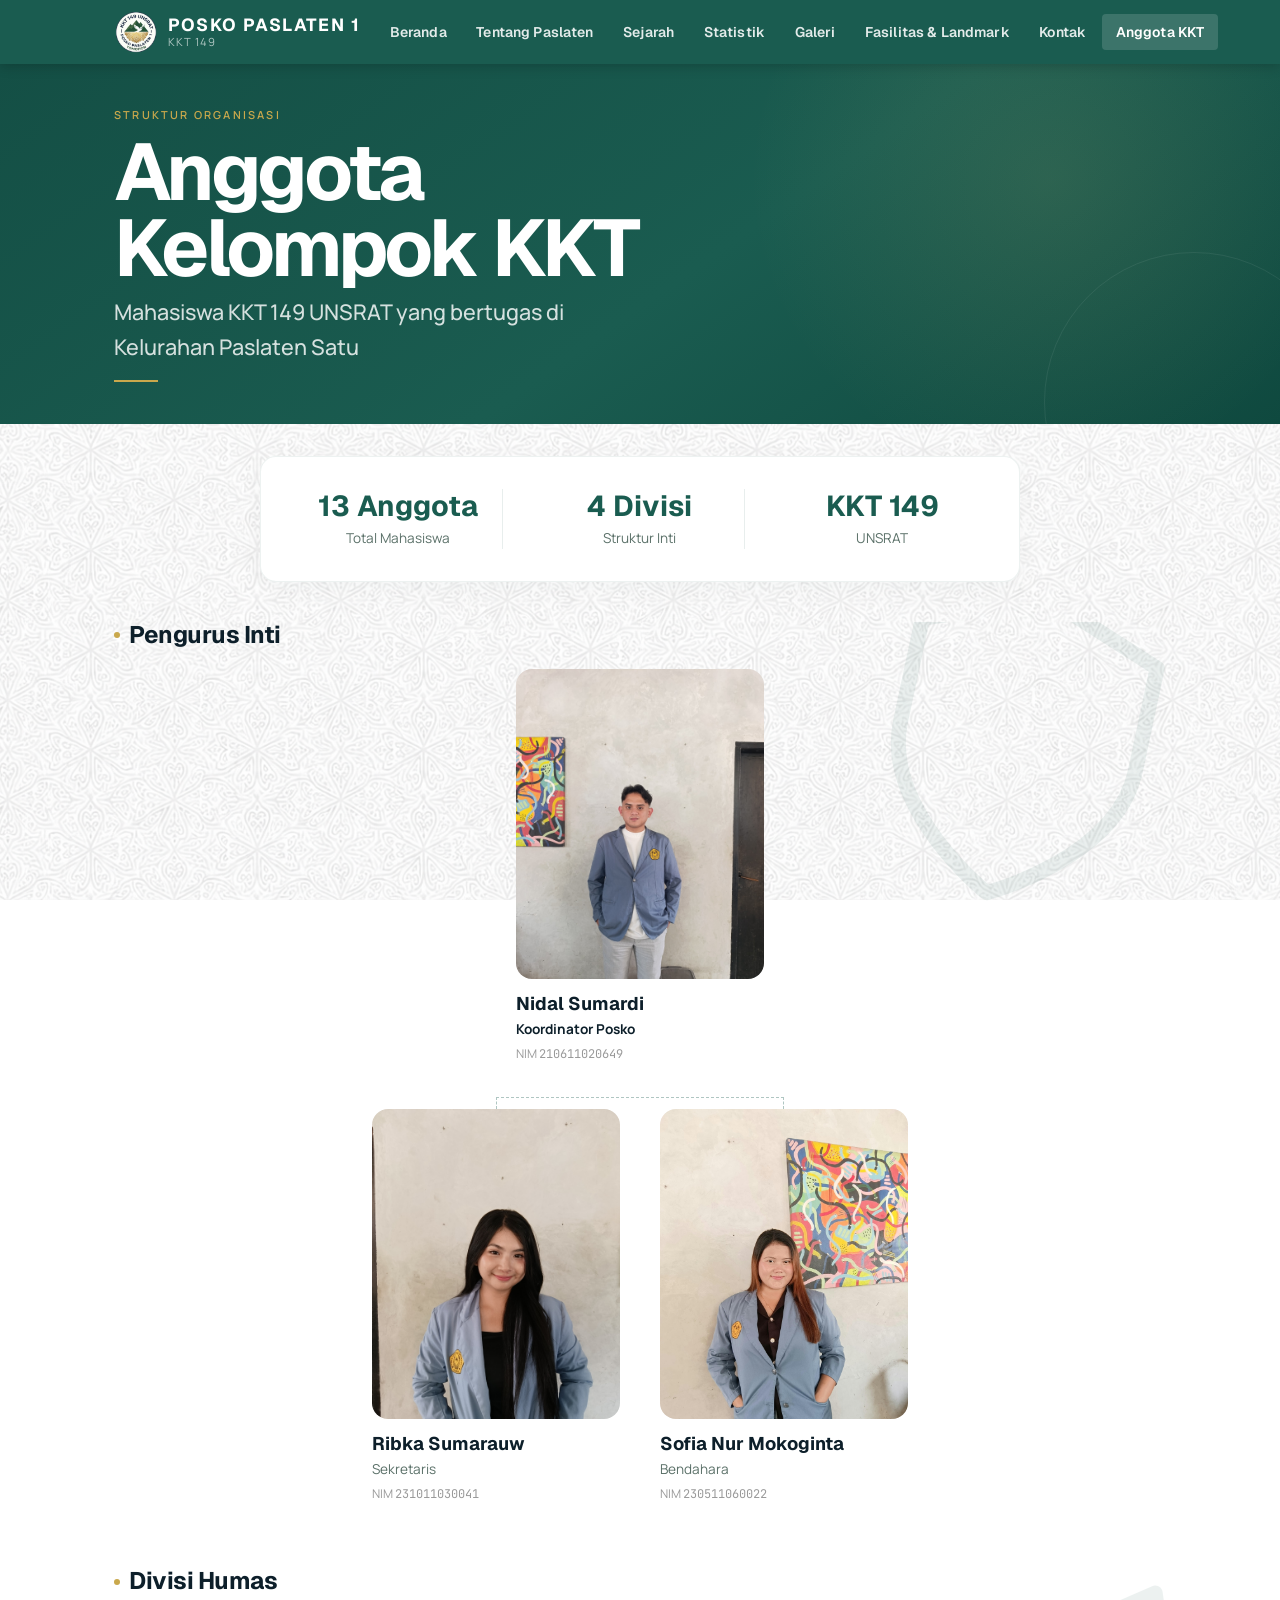
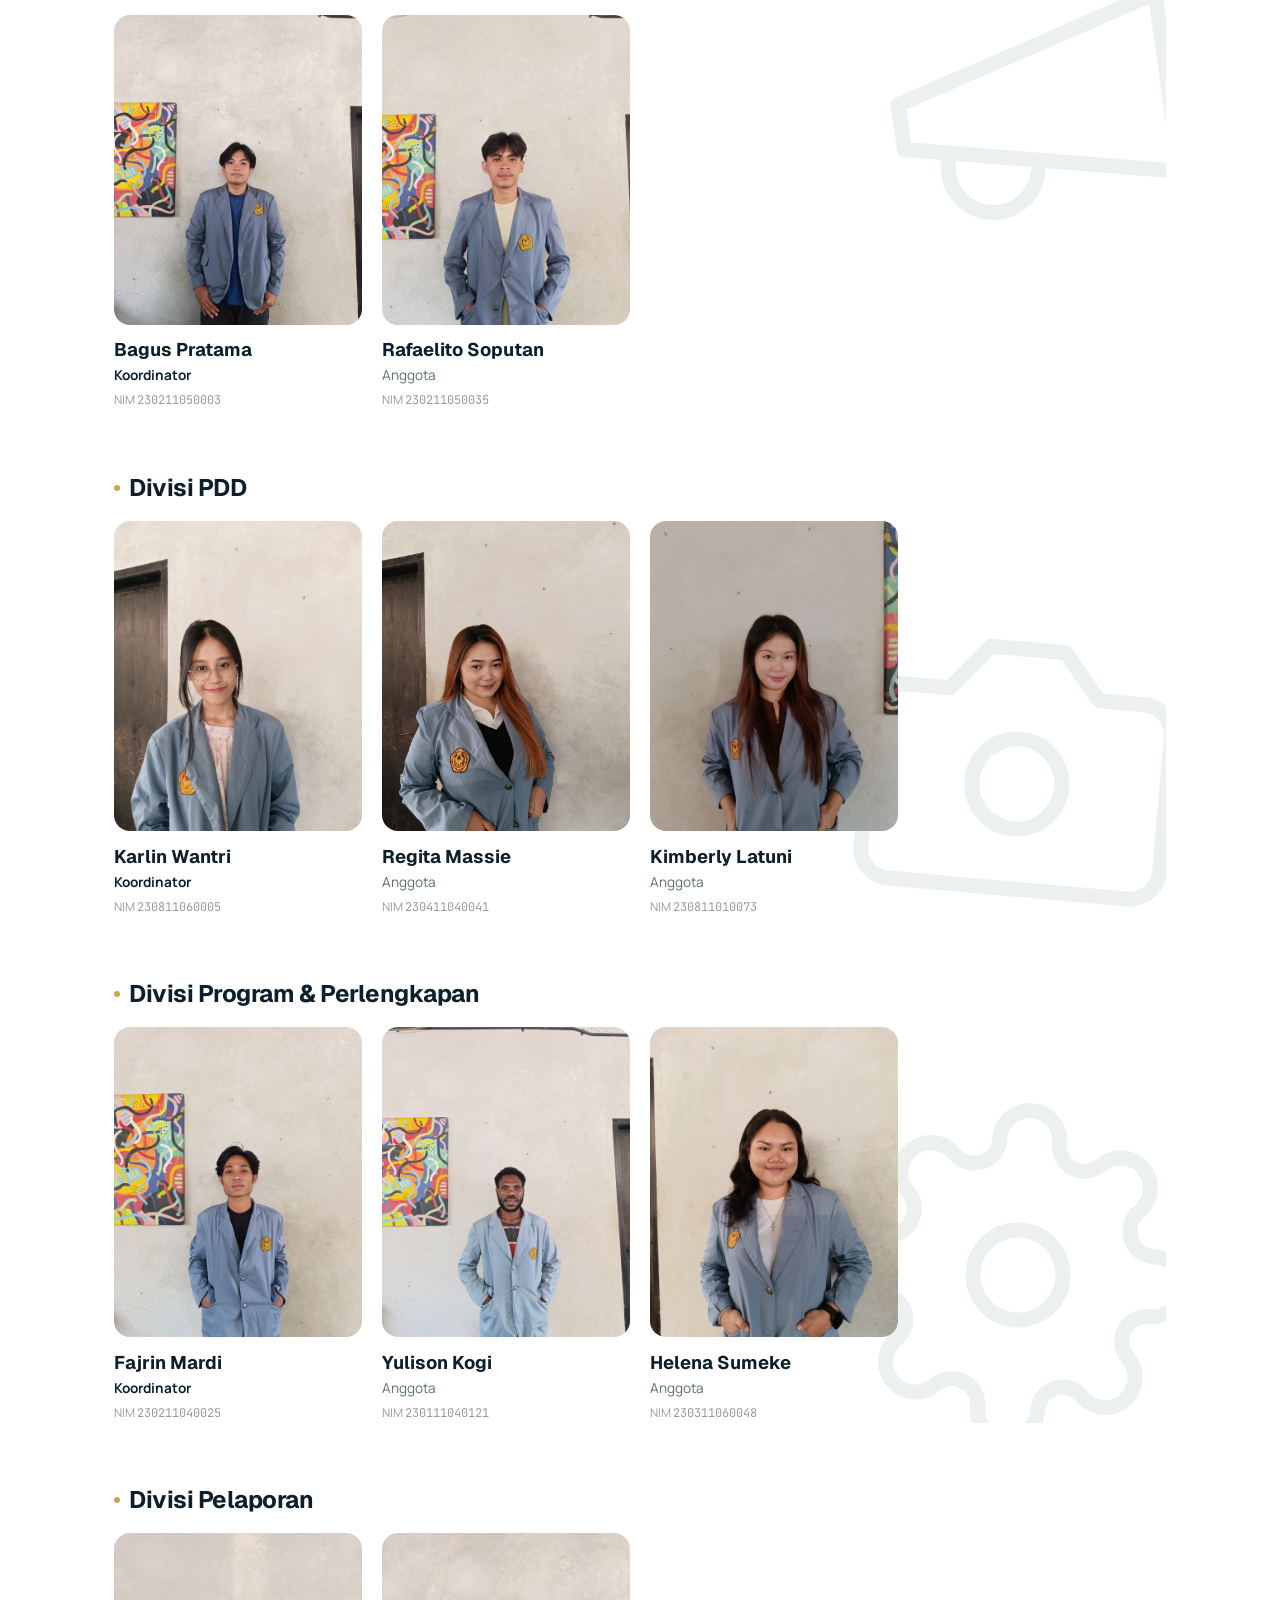
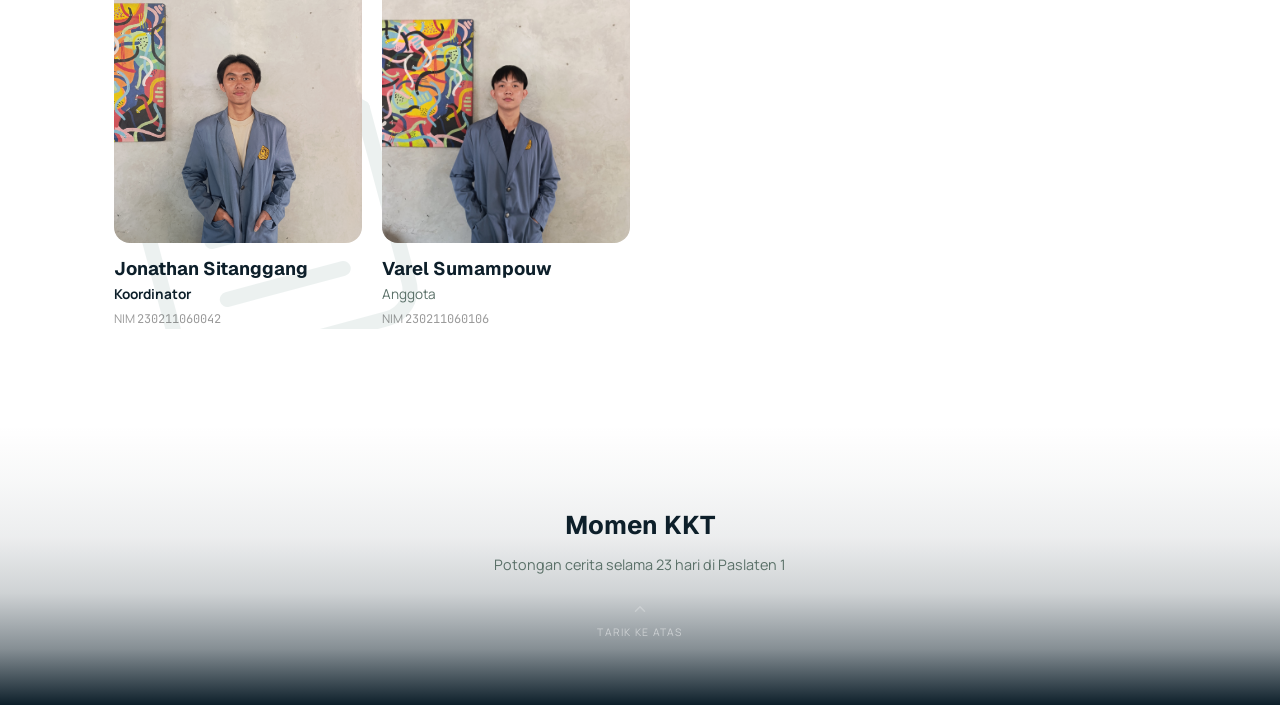
==== pages/anggota-kkt.html @ 11a4c742 "ganti logo di anggota kkt" ====
<!DOCTYPE html>
<html lang="id">
<head>
    <meta charset="utf-8" />
    <meta name="viewport" content="width=device-width, initial-scale=1.0" />
    <meta name="description" content="Daftar mahasiswa KKT yang bertugas di Kelurahan Paslaten Satu, Kota Tomohon." />
    <title>Anggota Kelompok KKT — Kelurahan Paslaten 1, Kota Tomohon</title>

    <!-- Memuat font dari Google Fonts (konsisten dengan halaman lain) -->
    <link rel="preconnect" href="https://fonts.googleapis.com">
    <link rel="preconnect" href="https://fonts.gstatic.com" crossorigin>
    <link href="https://fonts.googleapis.com/css2?family=Plus+Jakarta+Sans:wght@400;500;600;700;800&family=Lora:ital,wght@0,400;0,600;1,400&display=swap" rel="stylesheet">
    <link href="https://fonts.googleapis.com/css2?family=JetBrains+Mono:wght@400;500&display=swap" rel="stylesheet">

    <link rel="stylesheet" href="../css/style.css" />
    <link rel="stylesheet" href="../css/momen-kkt.css" />
</head>
<body class="kkt-page modern-inner-page">

    <!-- ==================== NAVBAR ==================== -->
    <header>
        <nav id="navbar" aria-label="Navigasi utama">
            <div class="navbar-inner">
                <div class="nav-brand">
                    <a href="../index.html" class="nav-brand-link">
                        <img src="../assets/images/hero/logo kkt.png" alt="Logo KKT" class="nav-logo-img">
                        <div class="nav-brand-text">
                            <span class="nav-brand-title">Posko Paslaten 1</span>
                            <span class="nav-brand-subtitle">KKT 149</span>
                        </div>
                    </a>
                </div>
                
                <ul class="nav-menu" id="nav-menu">
                    <li><a href="../index.html">Beranda</a></li>
                    <li><a href="tentang.html">Tentang Paslaten</a></li>
                    <li><a href="sejarah.html">Sejarah</a></li>
                    <li><a href="statistik.html">Statistik</a></li>
                    <li><a href="galeri.html">Galeri</a></li>
<li><a href="tempat-penting.html">Fasilitas & Landmark</a></li>
                    <li><a href="kontak.html">Kontak</a></li>
<li><a href="anggota-kkt.html" class="active">Anggota KKT</a></li>
                </ul>

                <button id="nav-hamburger" class="nav-hamburger" aria-label="Buka menu" aria-expanded="false" aria-controls="drawer-menu">
                    <span></span>
                    <span></span>
                    <span></span>
                </button>
            </div>
        </nav>
    </header>

    <!-- DRAWER MENU (Untuk Mobile) -->
    <div id="drawer-backdrop" class="drawer-backdrop" aria-hidden="true"></div>
    <aside id="drawer-menu" class="drawer" role="dialog" aria-label="Menu navigasi" aria-hidden="true">
        <div class="drawer-header">
            <div class="drawer-brand">
                <img src="../assets/images/hero/logo kkt.png" alt="Logo KKT" class="drawer-logo">
                <div class="drawer-brand-text">
                    <span class="drawer-brand-title">Posko Paslaten 1</span>
                    <span class="drawer-brand-sub">KKT 149</span>
                </div>
            </div>
            <button id="drawer-close" class="drawer-close" aria-label="Tutup menu">
                <svg width="22" height="22" viewBox="0 0 22 22" fill="none">
                    <path d="M5 5l12 12M17 5L5 17" stroke="currentColor" stroke-width="2" stroke-linecap="round" />
                </svg>
            </button>
        </div>

        <nav aria-label="Menu halaman">
            <ul class="drawer-nav">
                <li class="drawer-item">
                    <a href="../index.html" class="drawer-link">
                        <span class="drawer-icon">
                            <svg viewBox="0 0 24 24" fill="none"><path d="M3 12L12 3l9 9" stroke="currentColor" stroke-width="2" stroke-linecap="round" stroke-linejoin="round"/><path d="M9 21V12h6v9" stroke="currentColor" stroke-width="2" stroke-linecap="round" stroke-linejoin="round"/></svg>
                        </span>
                        <span class="drawer-link-text">Beranda</span>
                    </a>
                </li>
                <li class="drawer-item">
                    <a href="tentang.html" class="drawer-link">
                        <span class="drawer-icon">
                            <svg viewBox="0 0 24 24" fill="none"><circle cx="12" cy="8" r="4" stroke="currentColor" stroke-width="2"/><path d="M4 20c0-4 3.6-7 8-7s8 3 8 7" stroke="currentColor" stroke-width="2" stroke-linecap="round"/></svg>
                        </span>
                        <span class="drawer-link-text">Tentang Paslaten</span>
                    </a>
                </li>
                <li class="drawer-item">
                    <a href="sejarah.html" class="drawer-link">
                        <span class="drawer-icon">
                            <svg viewBox="0 0 24 24" fill="none"><path d="M12 2a10 10 0 100 20A10 10 0 0012 2z" stroke="currentColor" stroke-width="2"/><path d="M12 6v6l4 2" stroke="currentColor" stroke-width="2" stroke-linecap="round"/></svg>
                        </span>
                        <span class="drawer-link-text">Sejarah</span>
                    </a>
                </li>
                <li class="drawer-item">
                    <a href="statistik.html" class="drawer-link">
                        <span class="drawer-icon">
                            <svg viewBox="0 0 24 24" fill="none"><path d="M5 19V11M12 19V5M19 19V8" stroke="currentColor" stroke-width="2" stroke-linecap="round"/><path d="M3 19h18" stroke="currentColor" stroke-width="2" stroke-linecap="round"/></svg>
                        </span>
                        <span class="drawer-link-text">Statistik</span>
                    </a>
                </li>
                <li class="drawer-item">
                    <a href="galeri.html" class="drawer-link">
                        <span class="drawer-icon">
                            <svg viewBox="0 0 24 24" fill="none"><rect x="3" y="3" width="18" height="18" rx="3" stroke="currentColor" stroke-width="2"/><circle cx="8.5" cy="8.5" r="1.5" stroke="currentColor" stroke-width="1.5"/><path d="M21 15l-5-5L5 21" stroke="currentColor" stroke-width="2" stroke-linecap="round" stroke-linejoin="round"/></svg>
                        </span>
                        <span class="drawer-link-text">Galeri</span>
                    </a>
                </li>
                <li class="drawer-item">
                    <a href="tempat-penting.html" class="drawer-link">
                        <span class="drawer-icon">
                            <svg viewBox="0 0 24 24" fill="none" stroke="currentColor" stroke-width="2" stroke-linecap="round" stroke-linejoin="round"><path d="M21 10c0 7-9 12-9 12S3 17 3 10a9 9 0 1118 0z"/><circle cx="12" cy="10" r="3"/></svg>
                        </span>
                        <span class="drawer-link-text">Fasilitas & Landmark</span>
                    </a>
                </li>
                <li class="drawer-item">
                    <a href="kontak.html" class="drawer-link">
                        <span class="drawer-icon">
                            <svg viewBox="0 0 24 24" fill="none"><path d="M22 16.92v3a2 2 0 01-2.18 2 19.79 19.79 0 01-8.63-3.07A19.5 19.5 0 013.09 9.8 19.79 19.79 0 01.02 1.18 2 2 0 012 0h3a2 2 0 012 1.72c.127.96.361 1.903.7 2.81a2 2 0 01-.45 2.11L6.09 7.91a16 16 0 006 6l1.27-1.27a2 2 0 012.11-.45c.907.339 1.85.573 2.81.7A2 2 0 0122 14.92v2z" stroke="currentColor" stroke-width="2" stroke-linecap="round" stroke-linejoin="round"/></svg>
                        </span>
                        <span class="drawer-link-text">Kontak</span>
                    </a>
                </li>
<li class="drawer-item">
                    <a href="anggota-kkt.html" class="drawer-link active">
                        <span class="drawer-icon">
                            <!-- Icon group users -->
                            <svg viewBox="0 0 24 24" fill="none" stroke="currentColor" stroke-width="2" stroke-linecap="round" stroke-linejoin="round">
                                <path d="M17 21v-2a4 4 0 0 0-4-4H5a4 4 0 0 0-4 4v2"></path>
                                <circle cx="9" cy="7" r="4"></circle>
                                <path d="M23 21v-2a4 4 0 0 0-3-3.87"></path>
                                <path d="M16 3.13a4 4 0 0 1 0 7.75"></path>
                            </svg>
                        </span>
                        <span class="drawer-link-text">Anggota KKT</span>
                    </a>
                </li>
            </ul>
        </nav>
        <div class="drawer-footer">
            <p>Kelurahan Paslaten 1</p>
            <p>Kecamatan Tomohon Timur</p>
        </div>
    </aside>

    <!-- ==================== MAIN ==================== -->
    <main>
        <!-- HERO SECTION -->
        <section class="editorial-hero kkt-hero" aria-labelledby="kkt-title">
            <div class="container editorial-hero-inner">
                <div class="editorial-hero-copy">
                    <span class="editorial-eyebrow">STRUKTUR ORGANISASI</span>
                    <h1 id="kkt-title">Anggota Kelompok KKT</h1>
                    <p class="editorial-hero-subtitle">Mahasiswa KKT 149 UNSRAT yang bertugas di Kelurahan Paslaten Satu</p>
                    <span class="editorial-hero-divider" aria-hidden="true"></span>
                </div>
            </div>
        </section>

        <!-- KKT MAIN SECTION -->
        <section class="editorial-section kkt-main-section">
            <div class="container" id="kkt-container">
                <!-- Konten KKT akan dimuat oleh JS -->
                <div class="skeleton-loader" style="height: 400px; display: flex; justify-content: center; align-items: center; color: rgba(26,92,80,0.5);">
                    Memuat data anggota KKT...
                </div>
            </div>
        </section>
    </main>

    <!-- MOMEN KKT (inline video feed, appears below anggota content) -->
    <div id="momen-feed-container">
        <!-- Diisi oleh momen-kkt.js -->
    </div>

    <script src="../js/main.js"></script>
    <script src="../js/anggota-kkt.js"></script>
    <script src="../js/momen-kkt.js"></script>
</body>
</html>
---- css/style.css ----
@import url('https://fonts.googleapis.com/css2?family=Geist:wght@400;500;600;700&family=Manrope:wght@400;500;600;700&display=swap');

/* =====================================================
   style.css
   Website Profil Kelurahan Paslaten Satu
   KKT 149 UNSRAT â€“ Posko Paslaten 1, Kota Tomohon
   ===================================================== */

/* =====================================================
   RESET
   ===================================================== */

*,
*::before,
*::after {
    box-sizing: border-box;
    margin: 0;
    padding: 0;
}

html {
    font-size: 16px;
    scroll-behavior: smooth;
}

img,
video {
    max-width: 100%;
    display: block;
}

ul,
ol {
    list-style: none;
}

a {
    text-decoration: none;
    color: inherit;
}

/* =====================================================
   DESIGN TOKENS â€” PalÃ©t Final
   4 warna referensi dari palÃ©t resmi website
   ===================================================== */

:root {
    /*
     * PALÃ‰T UTAMA (dari atas ke bawah gambar referensi)
     * 1. Darkest  â€” navy teal pekat:   #0d1f2a
     * 2. Dark     â€” teal hijau:         #1a5c50
     * 3. Medium   â€” hijau sedang:       #2d906e
     * 4. Light    â€” sage hijau muda:    #8ec1a2
     */
    --color-darkest: #0d1f2a;
    /* navbar, footer, hero bg */
    --color-green-dark: #1a5c50;
    /* section aksen gelap, page-header */
    --bg-card-featured: linear-gradient(145deg, var(--color-green-dark), #216d5d);
    /* gradient hijau tua kartu featured / alamat */
    --color-green: #2d906e;
    /* tombol utama, link, aksen */
    --color-green-light: #5aaa87;
    /* hover, border aksen */
    --color-green-pale: #c8e6d8;
    /* background CTA, highlight ringan */
    --color-sage: #8ec1a2;
    /* elemen dekoratif, badge */

    /* Emas / aksen â€” dipertahankan */
    --color-gold: #c9a84c;
    --color-gold-light: #f0d080;

    /* Netral */
    --color-white: #ffffff;
    --color-off-white: #f5f8f6;
    --color-light-gray: #e2ebe6;
    --color-mid-gray: #5a7068;
    --color-dark: #0d1f2a;
    /* sama dengan darkest untuk konsistensi teks */

    /* Global typography system */
    --font-body: 'Manrope', sans-serif;
    --font-heading: 'Geist', sans-serif;

    /* Spacing */
    --space-xs: 0.5rem;
    --space-sm: 1rem;
    --space-md: 1.5rem;
    --space-lg: 2.5rem;
    --space-xl: 4rem;

    /* Layout */
    --container-width: 1100px;
    --navbar-height: 64px;

    /* Radius */
    --radius-sm: 4px;
    --radius-md: 8px;
}

/* =====================================================
   BASE
   ===================================================== */

body {
    min-height: 100vh;
    font-family: var(--font-body);
    font-size: 16px;
    font-weight: 400;
    color: var(--color-dark);
    /*
     * Background pola batik halus â€” berlaku di seluruh halaman.
     * Path relatif terhadap css/style.css.
     * Section hijau/gelap akan menutupi pola ini dengan background-color solid mereka.
     */
    background-color: var(--color-white);
    background-image: url('../assets/images/hero/bg putih.png');
    background-size: cover;
    background-position: center top;
    background-attachment: fixed;
    line-height: 1.6;
    display: flex;
    flex-direction: column;
    -webkit-font-smoothing: antialiased;
    -moz-osx-font-smoothing: grayscale;
}

main {
    flex: 1;
}

/* =====================================================
   TYPOGRAPHY
   ===================================================== */

h1,
h2,
h3,
h4,
h5,
h6 {
    font-family: var(--font-heading);
    font-weight: 700;
    line-height: 1.1;
    color: var(--color-green-dark);
    letter-spacing: -0.02em;
}

h1 {
    font-size: 2.2rem;
    margin-bottom: var(--space-sm);
}

h2 {
    font-size: 1.6rem;
    font-weight: 700;
    margin-bottom: var(--space-xs);
}

main section h2 {
    color: #111111;
    font-weight: 700;
}

h3 {
    font-size: 1.15rem;
    font-weight: 600;
    margin-bottom: 0.4rem;
    letter-spacing: 0;
}

h4 {
    font-weight: 600;
    letter-spacing: 0;
}

p {
    font-family: var(--font-body);
    font-weight: 400;
    margin-bottom: 0.85rem;
    color: #2c3e30;
    line-height: 1.6;
}

button,
input,
textarea,
select {
    font-family: var(--font-body);
}

a {
    color: var(--color-green);
}

a:hover {
    color: var(--color-green-light);
}

/* =====================================================
   CONTAINER
   ===================================================== */

.container {
    max-width: var(--container-width);
    margin: 0 auto;
    padding: 0 var(--space-md);
}

/* =====================================================
   BUTTONS
   ===================================================== */

.btn {
    display: inline-block;
    padding: 0.6rem 1.5rem;
    border-radius: 100px;
    font-family: var(--font-body);
    font-size: 0.95rem;
    font-weight: 600;
    letter-spacing: 0;
    cursor: pointer;
    border: 2px solid transparent;
    /* Transisi lengkap untuk semua efek */
    transition: background-color 0.2s ease,
                color 0.2s ease,
                border-color 0.2s ease,
                transform 0.15s ease,
                box-shadow 0.2s ease,
                opacity 0.15s ease;
    will-change: transform;
    /* Hapus tap highlight bawaan browser di mobile */
    -webkit-tap-highlight-color: transparent;
}

/* ---- MOBILE & TOUCH: efek :active (saat jari menekan) ---- */
/* Ini yang benar-benar berfungsi di HP */
.btn:active {
    transform: scale(0.96);
    opacity: 0.88;
    box-shadow: 0 2px 8px rgba(0, 0, 0, 0.18);
}

.btn-primary:active {
    background-color: var(--color-green-dark);
    border-color: var(--color-green-dark);
    box-shadow: 0 2px 10px rgba(45, 144, 110, 0.5);
    opacity: 1;
}

.btn-outline:active {
    background-color: var(--color-green);
    color: var(--color-white);
    box-shadow: 0 2px 10px rgba(45, 144, 110, 0.4);
    opacity: 1;
}

.btn-gold:active {
    background-color: var(--color-gold-light);
    border-color: var(--color-gold-light);
    color: var(--color-darkest);
    box-shadow: 0 2px 10px rgba(201, 168, 76, 0.55);
    opacity: 1;
}

/* ---- DESKTOP/MOUSE ONLY: efek :hover ---- */
/* @media (hover: hover) = hanya device yang punya true hover (mouse/trackpad) */
/* Di HP touchscreen, blok ini diabaikan sepenuhnya */
@media (hover: hover) and (pointer: fine) {

    .btn:hover {
        transform: translateY(-2px);
    }

    .btn:active {
        transform: translateY(0) scale(1);
        opacity: 1;
    }

    .btn-primary:hover {
        background-color: var(--color-green-dark);
        border-color: var(--color-green-dark);
        color: var(--color-white);
        box-shadow: 0 6px 20px rgba(45, 144, 110, 0.40);
    }

    .btn-outline:hover {
        background-color: var(--color-green);
        color: var(--color-white);
        box-shadow: 0 6px 20px rgba(45, 144, 110, 0.30);
    }

    .btn-gold:hover {
        background-color: var(--color-gold-light);
        border-color: var(--color-gold-light);
        color: var(--color-darkest);
        box-shadow: 0 6px 20px rgba(201, 168, 76, 0.45);
    }

}

/* Warna default tombol (berlaku di semua device) */
.btn-primary {
    background-color: var(--color-green);
    color: var(--color-white);
    border-color: var(--color-green);
}

.btn-outline {
    background-color: transparent;
    color: var(--color-green);
    border-color: var(--color-green);
}

.btn-gold {
    background-color: var(--color-gold);
    color: var(--color-dark);
    border-color: var(--color-gold);
}

/* =====================================================
   SECTION LABEL
   ===================================================== */

/* =====================================================
   SECTION DIVIDER
   ===================================================== */

.section-divider {
    display: block;
    width: 48px;
    height: 3px;
    background-color: var(--color-gold);
    margin: 0.6rem 0 var(--space-sm) 0;
}

/* =====================================================
   NAVBAR
   Transparan di atas hero, solid hijau setelah scroll
   ===================================================== */

/* Header di beranda (index.html) â€” fixed di atas hero */
#site-header {
    position: fixed;
    top: 0;
    left: 0;
    right: 0;
    z-index: 200;
}

/* Header di halaman dalam (pages/) â€” sticky biasa */
header:not(#site-header) {
    position: sticky;
    top: 0;
    z-index: 200;
    background-color: var(--color-green-dark);
    /* hijau teal */
    box-shadow: 0 2px 8px rgba(0, 0, 0, 0.2);
}

#navbar {
    height: var(--navbar-height);
    display: flex;
    align-items: center;
    /* Kondisi awal: transparan (khusus beranda, diubah JS saat scroll) */
    background-color: transparent;
    transition: background-color 0.35s ease, box-shadow 0.35s ease;
}

/* Kondisi setelah scroll â€” class ditambahkan oleh JS */
/* Juga aktif secara instan di halaman selain beranda */
#navbar.scrolled {
    background-color: var(--color-green-dark);
    /* hijau teal */
    box-shadow: 0 2px 12px rgba(0, 0, 0, 0.2);
}

.navbar-inner {
    display: flex;
    align-items: center;
    justify-content: space-between;
    width: 100%;
    max-width: var(--container-width);
    margin: 0 auto;
    padding: 0 var(--space-md);
    gap: var(--space-sm);
}

/* Hero navbar: hanya tampilkan logo (kiri) + hamburger (kanan) */
/* Menu desktop disembunyikan, hamburger selalu tampil */
.navbar-inner--hero .nav-menu {
    display: none;
}

.navbar-inner--hero .nav-hamburger {
    display: flex;
}

/* Teks brand di beranda â€” tersembunyi saat transparan, muncul saat solid */
/* Modifier khusus: .nav-brand-text--hero */
.nav-brand-text--hero {
    opacity: 0;
    max-width: 0;
    overflow: hidden;
    white-space: nowrap;
    /* Animasi: fade + expand dari kiri */
    transition:
        opacity 0.3s ease 0.05s,
        max-width 0.35s ease;
    /* Pointer events off agar tidak blok klik saat tersembunyi */
    pointer-events: none;
}

/* Saat navbar sudah scrolled (solid) â€” teks muncul */
#navbar.scrolled .nav-brand-text--hero {
    opacity: 1;
    max-width: 180px;
    pointer-events: auto;
}

/* BRAND */
.nav-brand {
    flex-shrink: 0;
}

.nav-brand-link {
    display: flex;
    align-items: center;
    gap: 0.6rem;
    text-decoration: none;
}

/* Logo placeholder â€” ganti dengan <img> setelah logo tersedia */
.nav-logo-placeholder {
    width: 36px;
    height: 36px;
    color: var(--color-white);
    display: flex;
    align-items: center;
    justify-content: center;
    font-family: var(--font-heading);
    font-size: 1rem;
    font-weight: 700;
    flex-shrink: 0;
}

.nav-brand-name {
    font-family: var(--font-heading);
    font-size: 1.05rem;
    font-weight: 600;
    color: var(--color-white);
    letter-spacing: 0.06em;
    text-transform: uppercase;
}

.nav-brand-name strong {
    color: var(--color-gold);
    font-weight: 700;
}

/* Teks brand dua baris: nama besar + subtitle kecil */
.nav-brand-text {
    display: flex;
    flex-direction: column;
    line-height: 1.15;
}

.nav-brand-title {
    font-family: var(--font-heading);
    font-size: 1.1rem;
    font-weight: 700;
    color: var(--color-white);
    /* putih â€” kontras terhadap hijau tua */
    letter-spacing: 0.08em;
    text-transform: uppercase;
}

.nav-brand-subtitle {
    font-family: var(--font-body);
    font-size: 0.7rem;
    font-weight: 400;
    color: rgba(255, 255, 255, 0.65);
    /* putih redup */
    letter-spacing: 0.1em;
    text-transform: uppercase;
}

/* Logo asli â€” gambar logo Kota Tomohon */
.nav-logo-img {
    width: 44px;
    height: 44px;
    object-fit: contain;
    flex-shrink: 0;
    display: block;
    background: transparent;
    border: 0;
    box-shadow: none;
}

/* MENU */
.nav-menu {
    display: flex;
    gap: 0.15rem;
    align-items: center;
}

.nav-menu li a {
    display: block;
    padding: 0.4rem 0.85rem;
    font-family: var(--font-heading);
    font-size: 0.875rem;
    font-weight: 600;
    color: rgba(255, 255, 255, 0.88);
    border-radius: var(--radius-sm);
    transition: background-color 0.15s, color 0.15s;
    white-space: nowrap;
    letter-spacing: 0.01em;
}

.nav-menu li a:hover,
.nav-menu li a.active {
    background-color: rgba(255, 255, 255, 0.15);
    color: var(--color-white);
}

/* HAMBURGER BUTTON */
.nav-hamburger {
    display: none;
    flex-direction: column;
    justify-content: center;
    align-items: center;
    gap: 5px;
    width: 36px;
    height: 36px;
    background: transparent;
    border: 0;
    border-radius: 0;
    cursor: pointer;
    padding: 0;
    flex-shrink: 0;
}

.nav-hamburger span {
    display: block;
    width: 18px;
    height: 2px;
    background-color: var(--color-white);
    border-radius: 2px;
    transition: transform 0.25s, opacity 0.25s;
}

/* Hamburger state: open (X) */
.nav-hamburger.open span:nth-child(1) {
    transform: translateY(7px) rotate(45deg);
}

.nav-hamburger.open span:nth-child(2) {
    opacity: 0;
}

.nav-hamburger.open span:nth-child(3) {
    transform: translateY(-7px) rotate(-45deg);
}

/* =====================================================
   HERO â€” FULL SCREEN SLIDESHOW
   ===================================================== */

/* Animasi fade-in untuk teks hero */
@keyframes heroFadeUp {
    from {
        opacity: 0;
        transform: translateY(24px);
    }

    to {
        opacity: 1;
        transform: translateY(0);
    }
}

/* Animasi bounce untuk scroll indicator */
@keyframes scrollBounce {

    0%,
    100% {
        transform: translateY(0);
    }

    50% {
        transform: translateY(7px);
    }
}

/* Animasi crossfade slide */
@keyframes slideKenburn {
    0% {
        transform: scale(1);
    }

    100% {
        transform: scale(1.06);
    }
}

#hero {
    position: relative;
    width: 100%;
    height: 100vh;
    min-height: 480px;
    overflow: hidden;
    display: flex;
    align-items: center;
    /* Hero di bawah navbar yang fixed */
    margin-top: 0;
    border-bottom: 3px solid var(--color-gold);
}

/* SLIDESHOW */
.hero-slideshow {
    position: absolute;
    inset: 0;
    z-index: 0;
}

.hero-slide {
    position: absolute;
    inset: 0;
    background-size: cover;
    background-position: center;
    background-repeat: no-repeat;
    opacity: 0;
    transition: opacity 1.2s ease;
    /* Ken Burns ringan */
    animation: slideKenburn 12s ease-in-out infinite alternate;
}

.hero-slide.active {
    opacity: 1;
}

/* OVERLAY GELAP TRANSPARAN */
.hero-overlay {
    position: absolute;
    inset: 0;
    z-index: 1;
    background: linear-gradient(to bottom,
            rgba(13, 31, 42, 0.40) 0%,
            rgba(13, 31, 42, 0.22) 55%,
            rgba(13, 31, 42, 0.55) 100%);
}

/* TEKS UTAMA */
.hero-content {
    position: relative;
    z-index: 2;
    width: 100%;
    padding-top: var(--navbar-height);
}

/* =============================================================
   HERO TYPOGRAPHY â€” Hierarki 5 level, mobile-first
   ============================================================= */

/* Scrim radial halus di belakang teks â€” bukan box/oval */
.hero-text-scrim {
    position: absolute;
    inset: 0;
    z-index: 1;
    background: radial-gradient(
        ellipse 80% 55% at 50% 52%,
        rgba(5, 20, 25, 0.48) 0%,
        rgba(5, 20, 25, 0.20) 50%,
        transparent 75%
    );
    pointer-events: none;
}

/* HERO CENTER â€” text group sedikit naik dari center */
.hero-content--center {
    display: flex;
    align-items: center;
    justify-content: center;
    height: 100%;
    /* Sedikit naik dari center untuk komposisi lebih seimbang */
    padding-bottom: 7vh;
    position: absolute;
    inset: 0;
    z-index: 2;
}

.hero-text {
    max-width: 680px;
    padding: var(--space-md) 0;
    animation: heroFadeUp 0.9s ease both;
}

/* Hero text centered */
.hero-text--center {
    text-align: center;
    width: 100%;
    max-width: 100%;
    padding: 0 var(--space-md);
    display: flex;
    flex-direction: column;
    align-items: center;
    position: relative;
    z-index: 2;
}

/* 1. EYEBROW â€” SELAMAT DATANG DI */
.hero-eyebrow {
    font-family: var(--font-body);
    font-size: clamp(9px, 2.4vw, 11px);
    font-weight: 600;
    letter-spacing: 0.22em;
    text-transform: uppercase;
    color: var(--color-gold);
    margin: 0 0 0.65rem 0;
    text-shadow: 0 1px 8px rgba(0, 0, 0, 0.4);
    animation: heroFadeUp 0.7s 0.05s ease both;
}

/* 2 & 3. HEADING GROUP â€” Kelurahan + Paslaten 1 */
.hero-heading-group {
    display: flex;
    flex-direction: column;
    align-items: center;
    gap: 0;
    margin: 0 0 0;
    animation: heroFadeUp 0.8s 0.15s ease both;
}

/* 2. "Kelurahan" â€” pendahulu, lebih kecil */
.hero-sub {
    display: block;
    font-family: var(--font-heading);
    font-size: clamp(20px, 5.5vw, 24px);
    font-weight: 500;
    color: rgba(255, 255, 255, 0.95);
    line-height: 1.1;
    letter-spacing: 0;
    text-shadow: 0 2px 8px rgba(0, 0, 0, 0.28);
}

/* 3. "Paslaten 1" â€” DOMINAN, fokus utama visual */
.hero-main {
    display: block;
    font-family: var(--font-heading);
    font-size: clamp(32px, 8.5vw, 38px);
    font-weight: 700;
    color: var(--color-white);
    line-height: 1.02;
    letter-spacing: -0.01em;
    text-shadow: 0 2px 8px rgba(0, 0, 0, 0.28);
}

/* 4. "Tomohon Timur" â€” secondary location */
.hero-secondary {
    font-family: var(--font-body);
    font-size: clamp(15px, 4vw, 18px);
    font-weight: 500;
    color: rgba(255, 255, 255, 0.85);
    margin: 0.55rem 0 0 0;
    letter-spacing: 0;
    text-shadow: 0 2px 8px rgba(0, 0, 0, 0.28);
    animation: heroFadeUp 0.8s 0.25s ease both;
}

/* 5. "Kota Tomohon Â· Sulawesi Utara" */
.hero-location-small {
    font-family: var(--font-body);
    font-size: clamp(10px, 2.6vw, 12px);
    font-weight: 400;
    color: rgba(255, 255, 255, 0.70);
    margin: 0.3rem 0 1.4rem 0;
    letter-spacing: 0.02em;
    text-shadow: 0 1px 6px rgba(0, 0, 0, 0.25);
    animation: heroFadeUp 0.8s 0.32s ease both;
}

/* Legacy â€” pertahankan untuk kompatibilitas desktop/page lain */
.hero-title {
    font-family: var(--font-heading);
    font-size: 4rem;
    font-weight: 700;
    color: var(--color-white);
    letter-spacing: -0.01em;
    line-height: 1.1;
    margin-bottom: 0.75rem;
    text-shadow: 0 2px 8px rgba(0, 0, 0, 0.28);
    animation: heroFadeUp 0.9s 0.2s ease both;
}

/* Tombol Kenali Paslaten 1 â€” glassmorphism, menyatu dengan hero */
.btn-hero-jelajahi {
    display: inline-flex;
    align-items: center;
    gap: 0.4rem;
    background-color: rgba(255, 255, 255, 0.14);
    backdrop-filter: blur(10px);
    -webkit-backdrop-filter: blur(10px);
    border: 1.5px solid rgba(255, 255, 255, 0.38);
    color: rgba(255, 255, 255, 0.92);
    font-family: var(--font-body);
    font-size: clamp(12px, 3vw, 14px);
    font-weight: 600;
    padding: 0 1.6rem;
    height: 44px;
    border-radius: 100px;
    cursor: pointer;
    letter-spacing: 0;
    box-shadow: 0 4px 18px rgba(0, 0, 0, 0.18),
                inset 0 1px 0 rgba(255, 255, 255, 0.20);
    transition: background-color 0.2s ease, transform 0.15s ease,
                box-shadow 0.2s ease, border-color 0.2s ease;
    -webkit-tap-highlight-color: transparent;
    animation: heroFadeUp 0.8s 0.4s ease both;
}

.btn-hero-jelajahi:hover {
    background-color: rgba(255, 255, 255, 0.3);
    border-color: rgba(255, 255, 255, 0.65);
    color: var(--color-white);
    box-shadow: 0 6px 24px rgba(0, 0, 0, 0.25),
                inset 0 1px 0 rgba(255, 255, 255, 0.3);
}

.btn-hero-jelajahi:active {
    transform: scale(0.96);
    background-color: rgba(255, 255, 255, 0.25);
    box-shadow: 0 2px 10px rgba(0, 0, 0, 0.2);
}

/* CAPTION FOTO */
.hero-caption {
    position: absolute;
    bottom: 72px;
    left: var(--space-md);
    z-index: 3;
    background-color: rgba(0, 0, 0, 0.45);
    color: rgba(255, 255, 255, 0.85);
    font-family: var(--font-body);
    font-size: 0.75rem;
    font-weight: 400;
    letter-spacing: 0.02em;
    padding: 0.25rem 0.75rem;
    border-left: 2px solid var(--color-gold);
    border-radius: 0 var(--radius-sm) var(--radius-sm) 0;
    max-width: 320px;
    white-space: nowrap;
    overflow: hidden;
    text-overflow: ellipsis;
}

/* DOTS NAVIGASI */
.hero-dots {
    position: absolute;
    bottom: 80px;
    right: var(--space-md);
    z-index: 3;
    display: flex;
    gap: 8px;
    align-items: center;
}

.hero-dot {
    width: 8px;
    height: 8px;
    border-radius: 50%;
    border: none;
    background-color: rgba(255, 255, 255, 0.45);
    cursor: pointer;
    padding: 0;
    transition: background-color 0.25s, transform 0.25s;
}

.hero-dot.active {
    background-color: var(--color-gold);
    transform: scale(1.3);
}

/* SCROLL INDICATOR */
.hero-scroll-indicator {
    position: absolute;
    bottom: 24px;
    left: 50%;
    transform: translateX(-50%);
    z-index: 3;
    display: flex;
    flex-direction: column;
    align-items: center;
    gap: 6px;
    cursor: pointer;
    color: rgba(255, 255, 255, 0.75);
    transition: color 0.2s;
    user-select: none;
}

.hero-scroll-indicator:hover,
.hero-scroll-indicator:focus {
    color: var(--color-white);
    outline: none;
}

.scroll-label {
    font-family: var(--font-body);
    font-size: 0.68rem;
    font-weight: 500;
    letter-spacing: 0.1em;
    text-transform: uppercase;
}

.scroll-arrow {
    animation: scrollBounce 1.8s ease-in-out infinite;
}

/* =====================================================
   INTRO SECTION
   ===================================================== */

#tentang-singkat {
    padding: var(--space-lg) 0;
    background-color: transparent;
    /* pola body terlihat */
}

.intro-inner {
    display: grid;
    grid-template-columns: 1fr 1fr;
    gap: var(--space-lg);
    align-items: center;
}

.intro-text p {
    margin-bottom: var(--space-sm);
}

.intro-image-placeholder {
    background-color: var(--color-light-gray);
    border: 2px dashed #bbb;
    min-height: 240px;
    display: flex;
    align-items: center;
    justify-content: center;
    color: var(--color-mid-gray);
    font-size: 0.9rem;
    border-radius: var(--radius-md);
    text-align: center;
    padding: var(--space-sm);
}

/* =====================================================
   STATISTIK CARDS
   ===================================================== */

#statistik {
    padding: var(--space-lg) 0;
    background-color: var(--color-darkest);
    /* warna 1 â€” paling gelap */
    border-top: 3px solid var(--color-gold);
    border-bottom: 3px solid var(--color-gold);
}

#statistik h2 {
    color: #111111;
    text-align: left;
    margin: 0;
}

.stat-grid {
    display: grid;
    grid-template-columns: repeat(4, 1fr);
    gap: var(--space-sm);
}

.stat-card {
    background-color: rgba(255, 255, 255, 0.08);
    border: 1px solid rgba(255, 255, 255, 0.15);
    border-radius: var(--radius-md);
    padding: var(--space-md) var(--space-sm);
    text-align: center;
}

.stat-value {
    font-family: var(--font-heading);
    font-size: 2rem;
    font-weight: 700;
    color: var(--color-gold);
    display: block;
    margin-bottom: 0.25rem;
    letter-spacing: -0.01em;
}

.stat-label {
    font-family: var(--font-body);
    font-size: 0.85rem;
    font-weight: 500;
    color: rgba(255, 255, 255, 0.8);
    display: block;
}

.stat-note {
    font-size: 0.75rem;
    color: rgba(255, 255, 255, 0.5);
    display: block;
    margin-top: 0.25rem;
    font-style: italic;
}

#statistik {
    background-color: transparent;
    border: 0;
}

#hero ~ #statistik .container {
    max-width: 780px;
    padding: 24px;
    border: 1px solid rgba(20, 95, 75, 0.10);
    border-radius: 18px;
    background: rgba(255, 255, 255, 0.92);
    box-shadow: 0 10px 30px rgba(20, 60, 50, 0.05);
}

.population-header {
    margin-bottom: 22px;
}

.population-summary {
    overflow: hidden;
}

.population-feature {
    display: flex;
    flex-direction: column;
    align-items: center;
    padding: 2px 8px 22px;
    text-align: center;
}

.population-total-value {
    color: var(--color-green);
    font-family: var(--font-heading);
    font-size: clamp(38px, 10vw, 44px);
    font-weight: 700;
    line-height: 1;
    letter-spacing: -0.04em;
    white-space: nowrap;
}

.population-total-label {
    margin-top: 5px;
    color: var(--color-dark);
    font-family: var(--font-body);
    font-size: 0.875rem;
    font-weight: 600;
}

.population-total-meta {
    margin-top: 3px;
    color: var(--color-mid-gray);
    font-family: var(--font-body);
    font-size: 0.6875rem;
    font-weight: 400;
}

.population-supporting {
    display: grid;
    grid-template-columns: repeat(3, minmax(0, 1fr));
    padding-top: 16px;
    border-top: 1px solid rgba(20, 95, 75, 0.08);
}

.population-stat {
    display: flex;
    min-width: 0;
    flex-direction: column;
    align-items: center;
    gap: 4px;
    padding: 0 6px;
    text-align: center;
}

.population-stat + .population-stat {
    border-left: 1px solid rgba(20, 95, 75, 0.08);
}

.population-stat-value {
    display: flex;
    align-items: baseline;
    justify-content: center;
    gap: 4px;
    color: var(--color-green);
    font-family: var(--font-heading);
    font-size: clamp(20px, 5.5vw, 26px);
    font-weight: 700;
    line-height: 1.1;
    white-space: nowrap;
}

.population-stat-unit {
    color: var(--color-mid-gray);
    font-family: var(--font-body);
    font-size: 0.6875rem;
    font-weight: 500;
}

.population-stat-label {
    color: var(--color-green-dark);
    font-family: var(--font-body);
    font-size: 0.75rem;
    font-weight: 600;
    line-height: 1.35;
}

#hero ~ section:nth-of-type(odd) .container,
main > .page-section:nth-of-type(even) .container {
    width: calc(100% - 2rem);
    max-width: var(--container-width);
    margin-right: auto;
    margin-left: auto;
    padding: var(--space-md);
    border: 1px solid rgba(26, 92, 80, 0.08);
    border-radius: 16px;
    background-color: var(--color-white);
}

@media (max-width: 640px) {
    #hero ~ section:nth-of-type(odd) .container,
    main > .page-section:nth-of-type(even) .container {
        width: calc(100% - 1.5rem);
    }
}

#statistik h2 {
    color: var(--color-green-dark);
}

/* =====================================================
   SEJARAH SINGKAT (BERANDA)
   ===================================================== */

#sejarah-singkat {
    padding: var(--space-lg) 0;
    background-color: transparent;
    /* pola body terlihat */
}

.sejarah-singkat-inner {
    max-width: 720px;
}

/* =====================================================
   GALERI PREVIEW (BERANDA)
   ===================================================== */

#galeri-preview {
    padding: var(--space-lg) 0;
    background-color: transparent;
    /* pola body terlihat */
}

#galeri-preview h2 {
    text-align: center;
}

.galeri-preview-header {
    text-align: center;
    margin-bottom: var(--space-md);
}

.gallery-grid {
    display: grid;
    grid-template-columns: repeat(4, 1fr);
    gap: var(--space-sm);
    margin-bottom: var(--space-md);
}

.gallery-placeholder {
    background-color: var(--color-light-gray);
    border: 2px dashed #bbb;
    min-height: 160px;
    display: flex;
    align-items: center;
    justify-content: center;
    color: var(--color-mid-gray);
    font-size: 0.82rem;
    border-radius: var(--radius-sm);
    text-align: center;
    padding: var(--space-xs);
}

.gallery-item .gallery-placeholder {
    min-height: 180px;
}

.gallery-item figcaption {
    font-size: 0.82rem;
    color: var(--color-mid-gray);
    margin-top: 0.4rem;
    text-align: center;
    font-style: italic;
}

.gallery-footer {
    text-align: center;
}

/* =====================================================
   CTA SECTION (BERANDA)
   ===================================================== */

#cta {
    padding: var(--space-xl) 0;
    background-color: rgba(216, 243, 220, 0.70);
    /* hijau pucat transparan, pola tetap terlihat */
    text-align: center;
    border-top: 3px solid var(--color-gold);
}

#cta h2 {
    margin-bottom: var(--space-xs);
}

#cta p {
    margin-bottom: var(--space-md);
    color: var(--color-mid-gray);
}

/* =====================================================
   PAGE HEADER (halaman dalam)
   ===================================================== */

.page-header {
    /* Background dihilangkan â€” pola batik body terlihat */
    background-color: transparent;
    padding: var(--space-lg) 0 var(--space-md) 0;
    border-bottom: 3px solid var(--color-gold);
    /* pemisah emas dipertahankan */
}

.page-header h1 {
    color: var(--color-darkest);
    /* gelap â€” terbaca di atas pola batik putih */
    margin-bottom: 0.25rem;
}

.page-header p {
    color: var(--color-mid-gray);
    /* abu hijau â€” terbaca di pola batik */
    margin: 0;
}

/* =====================================================
   SECTION GENERIC (halaman dalam)
   ===================================================== */

.about-page header:not(#site-header),
.about-page #navbar,
.about-page #navbar.scrolled {
    background-color: var(--color-green-dark);
}

.about-page header:not(#site-header) {
    box-shadow: none;
}

.page-header--about {
    min-height: 360px;
    padding: 0;
    overflow: hidden;
    background-color: var(--color-green-dark);
    border-bottom: 0;
}

.page-header--history {
    min-height: 360px;
    padding: 0;
    overflow: hidden;
    background-color: var(--color-green-dark);
    border-bottom: 0;
}

.about-header-inner {
    position: relative;
    display: grid;
    grid-template-columns: minmax(0, 1.1fr) minmax(0, 0.9fr);
    align-items: center;
    min-height: inherit;
}

.about-header-copy {
    position: relative;
    z-index: 2;
    max-width: 560px;
    padding: 2rem 0;
    text-align: left;
}

.about-header-eyebrow {
    display: block;
    margin-bottom: 0.85rem;
    color: var(--color-gold);
    font-family: var(--font-body);
    font-size: 0.6875rem;
    font-weight: 600;
    letter-spacing: 0.2em;
    text-transform: uppercase;
}

.page-header--about h1 {
    margin: 0;
    color: var(--color-white);
    font-size: clamp(3rem, 5vw, 4rem);
    line-height: 1.03;
    letter-spacing: -0.02em;
}

.page-header--about .about-header-subtitle,
.page-header--history .about-header-subtitle {
    margin: 0.4rem 0 0;
    color: var(--color-white);
    font-family: var(--font-body);
    font-size: clamp(1.125rem, 2.4vw, 1.375rem);
    font-weight: 500;
    line-height: 1.3;
}

.page-header--history h1 {
    margin: 0;
    color: var(--color-white);
    font-size: clamp(3rem, 5vw, 4rem);
    line-height: 1.03;
    letter-spacing: -0.02em;
}

.about-header-divider {
    display: block;
    width: 40px;
    height: 2px;
    margin: 1rem 0 0.8rem;
    background-color: var(--color-gold);
}

.about-header-art {
    position: relative;
    align-self: stretch;
    min-width: 0;
    z-index: 1;
}

.about-header-tower {
    position: absolute;
    right: calc(-4.25rem + 5px);
    bottom: 0;
    width: min(100% + 3rem, 460px);
    height: 100%;
    max-width: none;
    object-fit: contain;
    object-position: right bottom;
}

.history-header-art {
    position: relative;
    align-self: stretch;
    min-width: 0;
    z-index: 1;
}

.history-header-book {
    position: absolute;
    right: calc(-4.25rem + 5px);
    bottom: 0;
    width: min(100% + 3rem, 460px);
    height: 100%;
    max-width: none;
    object-fit: contain;
    object-position: right bottom;
}

@media (max-width: 640px) {
    .page-header--about {
        min-height: 300px;
    }

    .page-header--history {
        min-height: 300px;
    }

    .about-header-inner {
        display: flex;
        align-items: center;
    }

    .about-header-copy {
        width: 68%;
        max-width: none;
        padding: 1.5rem 0;
    }

    .about-header-eyebrow {
        margin-bottom: 0.6rem;
        font-size: 0.625rem;
        letter-spacing: 0.18em;
    }

    .page-header--about h1 {
        font-size: clamp(2rem, 10.7vw, 2.75rem);
        white-space: nowrap;
    }

    .page-header--history h1 {
        font-size: clamp(2rem, 10.7vw, 2.75rem);
        white-space: nowrap;
    }

    .about-header-subtitle {
        margin-top: 0.3rem;
        font-size: clamp(1rem, 4.8vw, 1.25rem);
    }

    .about-header-divider {
        width: 36px;
        margin: 0.8rem 0 0.65rem;
    }

    .about-header-art {
        position: absolute;
        z-index: 1;
        right: 1rem;
        bottom: 0;
        width: 60%;
        height: 100%;
    }

    .about-header-tower {
        right: calc(-3.25rem + 5px);
        width: min(54vw, 280px);
        height: 100%;
        object-position: right bottom;
    }

    .history-header-art {
        position: absolute;
        z-index: 1;
        right: 1rem;
        bottom: 0;
        width: 60%;
        height: 100%;
    }

    .history-header-book {
        right: calc(-3.25rem + 5px);
        width: min(54vw, 280px);
        height: 100%;
        object-position: right bottom;
    }
}

@media (max-width: 360px) {
    #statistik .container {
        padding: 18px 14px;
    }

    .population-stat {
        padding: 0 3px;
    }

    .population-stat-value {
        gap: 2px;
        font-size: 1.25rem;
    }

    .population-stat-unit {
        font-size: 0.625rem;
    }

    .population-stat-label {
        font-size: 0.6875rem;
    }
}

@media (max-width: 360px) {
    .page-header--about {
        min-height: 280px;
    }

    .page-header--history {
        min-height: 280px;
    }

    .about-header-inner {
        display: flex;
        align-items: center;
    }

    .about-header-copy {
        width: 72%;
        padding: 1.25rem 0;
    }

    .page-header--about h1 {
        font-size: 1.95rem;
    }

    .page-header--history h1 {
        font-size: 1.95rem;
    }

    .about-header-tower {
        right: calc(-3.25rem + 5px);
        width: 52vw;
    }

    .history-header-book {
        right: calc(-3.25rem + 5px);
        width: 52vw;
    }
}

.page-section {
    padding: var(--space-md) 0;
    border-bottom: 1px solid var(--color-light-gray);
}

.page-section:last-of-type {
    border-bottom: none;
}

.page-section--panel .container {
    padding: var(--space-md);
    border: 1px solid rgba(26, 92, 80, 0.08);
    border-radius: var(--radius-md);
    background: var(--color-white);
}

/* =====================================================
   DATA / INFO GRID (halaman Tentang)
   ===================================================== */

#data-penduduk h2 {
    margin-bottom: 0;
    font-size: clamp(22px, 6vw, 26px);
    line-height: 1.1;
    letter-spacing: 0;
}

#data-penduduk .section-divider {
    width: 36px;
    height: 2px;
    margin: 0.65rem 0 0.8rem;
}

.demographic-header {
    margin-bottom: var(--space-md);
}

.demographic-description {
    max-width: 420px;
    margin: 0;
    color: var(--color-mid-gray);
    font-family: var(--font-body);
    font-size: 0.8125rem;
    font-weight: 400;
    line-height: 1.6;
}

.demographic-summary {
    display: grid;
    gap: 12px;
    width: 100%;
    max-width: 540px;
}

.demographic-card {
    min-width: 0;
    border: 1px solid rgba(26, 92, 80, 0.10);
    border-radius: 15px;
    background-color: var(--color-white);
    box-shadow: 0 6px 24px rgba(20, 60, 50, 0.04);
}

.demographic-total {
    display: flex;
    flex-direction: column;
    align-items: flex-start;
    gap: 5px;
    padding: 20px;
}

.demographic-period {
    color: var(--color-gold);
    font-family: var(--font-body);
    font-size: 0.6875rem;
    font-weight: 600;
    letter-spacing: 0.08em;
    text-transform: uppercase;
}

.demographic-total-value {
    color: var(--color-green);
    font-family: var(--font-heading);
    font-size: clamp(38px, 10vw, 44px);
    font-weight: 700;
    line-height: 1;
    white-space: nowrap;
}

.demographic-total-label {
    color: var(--color-dark);
    font-family: var(--font-body);
    font-size: 0.875rem;
    font-weight: 600;
}

.demographic-gender-grid {
    display: grid;
    grid-template-columns: repeat(2, minmax(0, 1fr));
    gap: 12px;
}

.demographic-gender-card {
    display: flex;
    flex-direction: column;
    align-items: flex-start;
    gap: 3px;
    padding: 16px;
}

.demographic-gender-value {
    color: var(--color-green);
    font-family: var(--font-heading);
    font-size: 1.75rem;
    font-weight: 700;
    line-height: 1.1;
    white-space: nowrap;
}

.demographic-gender-label {
    color: var(--color-dark);
    font-family: var(--font-body);
    font-size: 0.8125rem;
    font-weight: 600;
}

.demographic-gender-share {
    color: var(--color-mid-gray);
    font-family: var(--font-body);
    font-size: 0.6875rem;
    font-weight: 500;
}

.demographic-composition {
    display: grid;
    gap: 7px;
    padding: 1px 2px;
}

.demographic-composition-labels {
    display: flex;
    justify-content: space-between;
    gap: 10px;
    color: var(--color-mid-gray);
    font-family: var(--font-body);
    font-size: 0.6875rem;
    line-height: 1.4;
}

.demographic-composition-labels strong {
    color: var(--color-green-dark);
    font-weight: 600;
}

.demographic-composition-track {
    display: flex;
    height: 8px;
    overflow: hidden;
    border-radius: 999px;
    background-color: var(--color-green-pale);
}

.demographic-composition-male {
    width: 48.8%;
    background-color: var(--color-green-dark);
}

.demographic-composition-female {
    flex: 1;
    background-color: var(--color-green-light);
}

.demographic-density {
    display: flex;
    flex-direction: column;
    align-items: flex-start;
    gap: 5px;
    padding: 16px;
}

.demographic-density-value {
    color: var(--color-green);
    font-family: var(--font-heading);
    font-size: clamp(18px, 5.3vw, 25px);
    font-weight: 700;
    line-height: 1.2;
    white-space: nowrap;
}

.demographic-density-copy {
    display: flex;
    flex-wrap: wrap;
    align-items: baseline;
    gap: 4px 10px;
}

.demographic-density-label {
    color: var(--color-dark);
    font-family: var(--font-body);
    font-size: 0.8125rem;
    font-weight: 600;
}

.demographic-density-period {
    color: var(--color-mid-gray);
    font-family: var(--font-body);
    font-size: 0.6875rem;
    font-weight: 400;
}

/* =====================================================
   INFO LIST (halaman Tentang â€” identitas wilayah)
   ===================================================== */

.info-list {
    display: grid;
    grid-template-columns: 1fr 1fr;
    gap: var(--space-sm) var(--space-lg);
    margin-top: var(--space-sm);
}

.info-row {
    display: flex;
    flex-direction: column;
    padding-bottom: var(--space-xs);
    border-bottom: 1px solid var(--color-light-gray);
}

.info-row dt {
    font-family: var(--font-heading);
    font-size: 0.75rem;
    font-weight: 600;
    text-transform: uppercase;
    letter-spacing: 0.1em;
    color: var(--color-mid-gray);
}

.info-row dd {
    font-family: var(--font-heading);
    font-size: 1rem;
    color: var(--color-dark);
    font-weight: 600;
}

/* =====================================================
   PEMERINTAHAN (halaman Tentang)
   ===================================================== */

.pemerintahan-card {
    background-color: var(--color-off-white);
    border: 1px solid var(--color-light-gray);
    border-left: 4px solid var(--color-green);
    border-radius: var(--radius-sm);
    padding: var(--space-sm) var(--space-md);
    margin-bottom: var(--space-xs);
}

.pemerintahan-card h3 {
    font-size: 0.85rem;
    font-weight: 700;
    text-transform: uppercase;
    letter-spacing: 0.08em;
    color: var(--color-mid-gray);
    margin-bottom: 0.2rem;
}

.pemerintahan-card p {
    font-size: 1rem;
    color: var(--color-dark);
    margin: 0;
}

/* =====================================================
   TIMELINE (halaman Sejarah)
   ===================================================== */

.timeline-list {
    position: relative;
    margin-top: var(--space-md);
    padding-left: var(--space-md);
}

.timeline-list::before {
    content: '';
    position: absolute;
    top: 0;
    left: 0;
    bottom: 0;
    width: 2px;
    background-color: var(--color-green-light);
}

.timeline-item {
    position: relative;
    margin-bottom: var(--space-md);
    padding-left: var(--space-md);
}

.timeline-item::before {
    content: '';
    position: absolute;
    top: 6px;
    left: -5px;
    width: 12px;
    height: 12px;
    border-radius: 50%;
    background-color: var(--color-gold);
    border: 2px solid var(--color-white);
}

.timeline-tahun {
    display: inline-block;
    font-family: var(--font-heading);
    font-size: 0.78rem;
    font-weight: 600;
    background-color: var(--color-green-pale);
    color: var(--color-green-dark);
    padding: 0.15rem 0.6rem;
    border-radius: var(--radius-sm);
    margin-bottom: 0.35rem;
    letter-spacing: 0.02em;
}

.timeline-item h3 {
    color: var(--color-green-dark);
    margin-bottom: 0.25rem;
}

.timeline-item p {
    color: #3d4f40;
    font-size: 0.95rem;
    margin: 0;
}

/* =====================================================
   GALERI GRID (halaman Galeri)
   ===================================================== */

.gallery-full-grid {
    display: grid;
    grid-template-columns: repeat(4, 1fr);
    gap: var(--space-sm);
    margin-top: var(--space-md);
}

.gallery-full-grid .gallery-item {
    display: flex;
    flex-direction: column;
}

.gallery-full-grid .gallery-placeholder {
    min-height: 180px;
    flex: 1;
}

/* =====================================================
   KONTAK (halaman Kontak)
   ===================================================== */

.kontak-grid {
    display: grid;
    grid-template-columns: repeat(2, 1fr);
    gap: var(--space-sm);
    margin-top: var(--space-sm);
}

.kontak-card {
    background-color: var(--color-off-white);
    border: 1px solid var(--color-light-gray);
    border-radius: var(--radius-md);
    padding: var(--space-sm) var(--space-md);
}

.kontak-card h3 {
    font-family: var(--font-heading);
    font-size: 0.82rem;
    font-weight: 700;
    text-transform: uppercase;
    letter-spacing: 0.08em;
    color: var(--color-green);
    margin-bottom: 0.35rem;
}

.kontak-card p {
    margin: 0;
    color: var(--color-dark);
}

.map-placeholder {
    margin-top: var(--space-sm);
    background-color: var(--color-light-gray);
    border: 2px dashed #bbb;
    min-height: 280px;
    border-radius: var(--radius-md);
    display: flex;
    align-items: center;
    justify-content: center;
    color: var(--color-mid-gray);
    font-size: 0.9rem;
    text-align: center;
    padding: var(--space-sm);
}

/* =====================================================
   FOOTER
   ===================================================== */

footer {
    background-color: var(--color-green-dark);
    /* hijau teal â€” sama dengan navbar */
    color: rgba(255, 255, 255, 0.85);
    padding: var(--space-lg) 0 var(--space-sm) 0;
    border-top: 3px solid var(--color-gold);
}

.footer-inner {
    max-width: var(--container-width);
    margin: 0 auto;
    padding: 0 var(--space-md);
}

.footer-main {
    display: grid;
    grid-template-columns: 2fr 1fr;
    gap: var(--space-lg);
    padding-bottom: var(--space-md);
    border-bottom: 1px solid rgba(255, 255, 255, 0.15);
    margin-bottom: var(--space-sm);
}

.footer-brand h3 {
    font-size: 1.2rem;
    color: var(--color-white);
    margin-bottom: 0.25rem;
}

.footer-brand p {
    font-size: 0.9rem;
    color: rgba(255, 255, 255, 0.65);
    margin: 0;
}

.footer-nav h4 {
    font-family: var(--font-heading);
    font-size: 0.75rem;
    font-weight: 600;
    text-transform: uppercase;
    letter-spacing: 0.1em;
    color: var(--color-gold);
    margin-bottom: 0.5rem;
}

.footer-nav ul li {
    margin-bottom: 0.35rem;
}

.footer-nav ul li a {
    font-family: var(--font-body);
    font-size: 0.875rem;
    font-weight: 400;
    color: rgba(255, 255, 255, 0.7);
}

.footer-nav ul li a:hover {
    color: var(--color-white);
}

.footer-bottom p {
    font-family: var(--font-body);
    font-size: 0.78rem;
    font-weight: 400;
    color: rgba(255, 255, 255, 0.45);
    margin: 0;
    text-align: center;
}

/* =====================================================
   RESPONSIVE
   ===================================================== */

/* Tablet: max-width 768px */
@media (max-width: 768px) {

    h1 {
        font-size: 1.75rem;
    }

    h2 {
        font-size: 1.35rem;
    }

    /* Hero title â€” tablet */
    .hero-title {
        font-size: 2.8rem;
    }

    .intro-inner {
        grid-template-columns: 1fr;
    }

    .stat-grid {
        grid-template-columns: repeat(2, 1fr);
    }

    .gallery-grid {
        grid-template-columns: repeat(2, 1fr);
    }

    .gallery-full-grid {
        grid-template-columns: repeat(2, 1fr);
    }

    .info-list {
        grid-template-columns: 1fr;
    }

    .kontak-grid {
        grid-template-columns: 1fr;
    }

    .footer-main {
        grid-template-columns: 1fr;
        gap: var(--space-md);
    }

}

/* Mobile: max-width 640px â€” hamburger menu aktif */
@media (max-width: 640px) {

    /* Background batik portrait â€” khusus mobile
       Tampil ukuran asli (auto) lalu tile/repeat mengisi background
       JANGAN pakai cover â€” itu yang bikin terlalu zoom */
    body {
        background-image: url('../assets/images/hero/bg putih pt.png');
        background-size: 120%;
        background-repeat: repeat;
        background-attachment: scroll;
        background-position: top left;
    }

    /* Hamburger muncul */
    .nav-hamburger {
        display: flex;
    }

    /* Menu desktop disembunyikan, muncul saat open */
    .nav-menu {
        display: none;
        position: absolute;
        top: var(--navbar-height);
        left: 0;
        right: 0;
        flex-direction: column;
        gap: 0;
        /* Background: batik hijau + overlay gelap agar teks terbaca */
        background-image:
            linear-gradient(
                to bottom,
                rgba(13, 34, 24, 0.82) 0%,
                rgba(13, 34, 24, 0.75) 100%
            ),
            url('../assets/images/hero/batik hijau.png');
        background-size: auto, cover;
        background-position: center, center;
        background-repeat: no-repeat, no-repeat;
        padding: 0.35rem 0 0.75rem 0;
        box-shadow:
            0 8px 24px rgba(0, 0, 0, 0.35),
            0 2px 0 rgba(201, 168, 76, 0.4) inset;
        border-top: 2px solid rgba(201, 168, 76, 0.35);
        backdrop-filter: blur(2px);
    }

    .nav-menu.open {
        display: flex;
        animation: mobileMenuSlideDown 0.22s ease both;
    }

    @keyframes mobileMenuSlideDown {
        from {
            opacity: 0;
            transform: translateY(-8px);
        }
        to {
            opacity: 1;
            transform: translateY(0);
        }
    }

    .nav-menu li a {
        padding: 0.85rem var(--space-md);
        font-family: var(--font-heading);
        font-size: 0.9rem;
        font-weight: 600;
        letter-spacing: 0.01em;
        border-radius: 0;
        border-bottom: 1px solid rgba(255, 255, 255, 0.08);
        color: rgba(255, 255, 255, 0.92);
        transition: background-color 0.15s ease, color 0.15s ease,
                    padding-left 0.15s ease;
    }

    .nav-menu li a:hover,
    .nav-menu li a.active {
        background-color: rgba(255, 255, 255, 0.12);
        color: var(--color-gold);
        padding-left: calc(var(--space-md) + 6px);
    }

    .nav-menu li a:active {
        background-color: rgba(201, 168, 76, 0.18);
        color: var(--color-gold-light);
    }

    .nav-menu li:last-child a {
        border-bottom: none;
    }

    /* Hero typography mobile â€” dihandle oleh clamp() */
    /* Tidak diperlukan override terpisah */

    /* Caption â€” lebih pendek di mobile */
    .hero-caption {
        max-width: 200px;
        font-size: 0.72rem;
    }

    /* Dots */
    .hero-dots {
        bottom: 76px;
    }

}

/* Mobile kecil: max-width 400px */
@media (max-width: 400px) {

    .hero-title {
        font-size: 1.8rem;
    }

    .stat-grid {
        grid-template-columns: repeat(2, 1fr);
    }

    .gallery-grid {
        grid-template-columns: 1fr 1fr;
    }

    .gallery-full-grid {
        grid-template-columns: 1fr 1fr;
    }

}

/* =====================================================
   ONBOARDING OVERLAY
   Mobile-first, full-screen, 3-slide introduction
   ===================================================== */

/* --- Overlay container --- */
.ob-overlay {
    position: fixed;
    inset: 0;
    z-index: 9000;
    --ob-scene-background: #0d2235;
    /* Warna default = slide pertama */
    background-color: var(--ob-scene-background);
    display: flex;
    flex-direction: column;
    overflow: hidden;
    /* Hidden by default â€” dipicu oleh JS saat tombol diklik */
    opacity: 0;
    pointer-events: none;
    /* Transisi: fade masuk + ganti warna slide halus */
    transition: opacity 0.35s ease, background-color 0.45s ease;
}

.ob-overlay.ob-active {
    opacity: 1;
    pointer-events: all;
}

/* Warna per slide â€” ditoggle oleh JS via obGoTo() */
/* Slide 0 (1) â€” navy teal dengan sentuhan emas */
.ob-overlay.ob-at-0 {
    --ob-scene-background: #0d2235;
    background-color: var(--ob-scene-background);
    background-image: radial-gradient(
        ellipse 55% 40% at 85% 8%,
        rgba(201, 168, 76, 0.10) 0%,
        transparent 65%
    );
}

/* Slide 1 (2) â€” hijau hutan tua */
.ob-overlay.ob-at-1 {
    --ob-scene-background: #0a2218;
    background-color: var(--ob-scene-background);
    background-image: radial-gradient(
        ellipse 60% 45% at 18% 15%,
        rgba(45, 144, 110, 0.15) 0%,
        transparent 65%
    );
}

/* Slide 2 (3) â€” plum/ungu malam, jelas berbeda dari dua slide lain */
.ob-overlay.ob-at-2 {
    --ob-scene-background: #1a0f2e;
    background-color: var(--ob-scene-background);
    background-image: radial-gradient(
        ellipse 60% 50% at 50% 90%,
        rgba(140, 90, 200, 0.12) 0%,
        transparent 65%
    );
}

/* --- Top bar (tombol Lewati) --- */
.ob-topbar {
    flex-shrink: 0;
    display: flex;
    justify-content: flex-end;
    padding: 0.9rem 1.25rem 0.5rem;
    z-index: 10;
}

.ob-skip-btn {
    font-family: var(--font-body);
    font-size: 0.82rem;
    font-weight: 600;
    color: rgba(255, 255, 255, 0.55);
    background: rgba(255, 255, 255, 0.08);
    border: 1px solid rgba(255, 255, 255, 0.15);
    border-radius: 100px;
    padding: 0.35rem 1rem;
    cursor: pointer;
    letter-spacing: 0;
    transition: color 0.2s, background-color 0.2s;
    -webkit-tap-highlight-color: transparent;
}

.ob-skip-btn:hover {
    color: var(--color-white);
    background: rgba(255, 255, 255, 0.15);
}

.ob-skip-btn:active {
    transform: scale(0.96);
}

/* --- Slides wrapper (clips overflow) --- */
.ob-wrapper {
    flex: 1;
    overflow: hidden;
    position: relative;
    min-height: 0; /* fix flex overflow in some browsers */
}

/* --- Slides track (horizontal scroll via transform) --- */
.ob-track {
    display: flex;
    height: 100%;
    transition: transform 0.45s cubic-bezier(0.4, 0, 0.2, 1);
    will-change: transform;
}

/* --- Single slide --- */
.ob-slide {
    flex: 0 0 100%;
    width: 100%;
    display: flex;
    flex-direction: column;
    overflow: hidden;
    /* Slide sendiri transparan â€” warna dari .ob-overlay */
    background-color: transparent;
}

/* --- Visual / illustration area --- */
.ob-visual {
    flex: 0 0 52%;
    display: flex;
    align-items: flex-end;
    justify-content: center;
    position: relative;
    /* JANGAN pakai overflow:hidden â€” akan memotong gambar */
    overflow: visible;
    padding: 0.5rem 1rem 0;
}

/* SVG slides (slide 3) */
.ob-visual svg {
    width: 100%;
    height: 100%;
    display: block;
}

/* Gradient fade bawah â€” hanya dekorasi, tidak memotong gambar */
.ob-visual::after {
    content: '';
    position: absolute;
    bottom: -8px;
    left: 0;
    right: 0;
    height: 48px;
    background: linear-gradient(to bottom, transparent, var(--ob-scene-background));
    pointer-events: none;
    z-index: 4;
}

/* ============================================================
   IMAGE STAGE â€” container gambar slide 1 & 2
   Pendekatan: gambar utama adalah elemen flow biasa (bukan absolute)
   Gambar pendukung: absolute relatif ke .ob-img-stage
   ============================================================ */

.ob-img-stage {
    position: relative;
    width: 100%;
    /* Tinggi dihitung agar proporsional di semua mobile */
    height: clamp(160px, 40vh, 260px);
    display: flex;
    align-items: flex-end;
    justify-content: center;
}

/* Gambar utama â€” flow normal, besar, terpusat */
.ob-img-primary {
    display: block;
    width: clamp(200px, 80%, 320px);
    height: 100%;
    object-fit: contain;
    object-position: center bottom;
    filter: none;
    position: relative;
    z-index: 2;
}

/* Gambar pendukung â€” absolute dalam .ob-img-stage */
.ob-img-secondary {
    position: absolute;
    bottom: 0;
    width: clamp(80px, 32%, 130px);
    height: auto;
    max-height: 55%;
    object-fit: contain;
    object-position: bottom;
    filter: none;
    z-index: 3;
    opacity: 0.95;
}

/* Slide 1: gereja di kiri bawah */
.ob-img-secondary--left  {
    left: 0;
}

/* Slide 2: bank sampah di kanan bawah */
.ob-img-secondary--right {
    right: 0;
}

/* Glow dekoratif â€” di belakang stage */
.ob-glow {
    position: absolute;
    top: 30%;
    left: 50%;
    transform: translate(-50%, -50%);
    width: 200px;
    height: 200px;
    border-radius: 50%;
    z-index: 0;
    pointer-events: none;
}

.ob-glow--gold {
    background: radial-gradient(circle, rgba(201, 168, 76, 0.20) 0%, transparent 68%);
}

.ob-glow--green {
    background: radial-gradient(circle, rgba(45, 144, 110, 0.20) 0%, transparent 68%);
}


/* --- Text content area --- */
.ob-content {
    flex: 1;
    padding: 1.25rem 1.75rem 0.5rem;
    display: flex;
    flex-direction: column;
    gap: 0.45rem;
    min-height: 0;
}

.ob-label {
    font-family: var(--font-body);
    font-size: 0.68rem;
    font-weight: 600;
    letter-spacing: 0.18em;
    text-transform: uppercase;
    color: var(--color-gold);
}

.ob-title {
    font-family: var(--font-heading);
    font-size: 1.95rem;
    font-weight: 700;
    color: rgba(255, 255, 255, 0.7);
    line-height: 1.2;
    margin: 0;
    letter-spacing: -0.01em;
}

.ob-title strong {
    font-weight: 700;
    color: var(--color-white);
}

.ob-desc {
    font-family: var(--font-body);
    font-size: 0.875rem;
    font-weight: 400;
    color: rgba(255, 255, 255, 0.55);
    line-height: 1.7;
    margin: 0;
}

/* --- Bottom controls --- */
.ob-bottom {
    flex-shrink: 0;
    padding: 0.75rem 1.5rem 1.75rem;
    display: flex;
    flex-direction: column;
    gap: 0.85rem;
    align-items: center;
}

/* --- Pagination dots --- */
.ob-dots {
    display: flex;
    gap: 0.45rem;
    align-items: center;
}

.ob-dot {
    width: 8px;
    height: 8px;
    border-radius: 100px;
    background-color: rgba(255, 255, 255, 0.22);
    border: none;
    cursor: pointer;
    padding: 0;
    transition: background-color 0.3s ease, width 0.3s cubic-bezier(0.4, 0, 0.2, 1);
    -webkit-tap-highlight-color: transparent;
}

.ob-dot.active {
    background-color: var(--color-gold);
    width: 26px;
}

/* --- Nav buttons row --- */
.ob-nav-row {
    display: flex;
    width: 100%;
    gap: 0.65rem;
    align-items: center;
}

/* Kembali */
.ob-back-btn {
    font-family: var(--font-body);
    font-size: 0.875rem;
    font-weight: 600;
    color: rgba(255, 255, 255, 0.5);
    background: transparent;
    border: 1.5px solid rgba(255, 255, 255, 0.18);
    border-radius: 100px;
    padding: 0.72rem 1.3rem;
    cursor: pointer;
    white-space: nowrap;
    letter-spacing: 0;
    transition: color 0.2s, border-color 0.2s, opacity 0.25s ease, transform 0.15s;
    -webkit-tap-highlight-color: transparent;
}

.ob-back-btn:hover {
    color: var(--color-white);
    border-color: rgba(255, 255, 255, 0.45);
}

.ob-back-btn:active {
    transform: scale(0.96);
}

/* Sembunyikan tombol Kembali di slide pertama */
.ob-back-btn.ob-hidden {
    opacity: 0;
    pointer-events: none;
}

/* Selanjutnya / Mulai Jelajahi */
.ob-next-btn {
    flex: 1;
    font-family: var(--font-body);
    font-size: 0.9rem;
    font-weight: 600;
    color: var(--color-darkest);
    background-color: var(--color-gold);
    border: none;
    border-radius: 100px;
    padding: 0.78rem 1.5rem;
    cursor: pointer;
    letter-spacing: 0;
    transition: background-color 0.2s ease, transform 0.15s ease, box-shadow 0.2s ease;
    -webkit-tap-highlight-color: transparent;
}

@media (hover: hover) and (pointer: fine) {
    .ob-next-btn:hover {
        background-color: var(--color-gold-light);
        box-shadow: 0 4px 16px rgba(201, 168, 76, 0.4);
    }
}

.ob-next-btn:active {
    transform: scale(0.97);
    background-color: var(--color-gold-light);
}

/* --- Responsive adjustments --- */

/* Tablet & desktop: side-by-side layout */
@media (min-width: 640px) {
    .ob-slide {
        flex-direction: row;
    }

    .ob-visual {
        flex: 0 0 50%;
    }

    .ob-visual::after {
        /* Gradient arah kanan (bukan bawah) */
        background: linear-gradient(to right, transparent, var(--ob-scene-background));
        top: 0;
        left: auto;
        right: 0;
        width: 80px;
        height: 100%;
    }

    .ob-content {
        justify-content: center;
        padding: 2rem 2.5rem;
    }

    .ob-title {
        font-size: 2.2rem;
    }

    .ob-desc {
        font-size: 0.9rem;
    }
}

/* Mobile kecil 375px: sedikit kurangi padding & font */
@media (max-width: 390px) {
    .ob-title {
        font-size: 1.7rem;
    }

    .ob-content {
        padding: 1rem 1.35rem 0.25rem;
    }

    .ob-bottom {
        padding: 0.5rem 1.25rem 1.25rem;
        gap: 0.65rem;
    }

    .ob-desc {
        font-size: 0.82rem;
    }
}

/* =================================================================
   DRAWER MENU â€” slide dari kanan, 55% lebar layar
   ================================================================= */

/* --- Backdrop gelap semi-transparan --- */
.drawer-backdrop {
    position: fixed;
    inset: 0;
    z-index: 8000;
    background-color: rgba(0, 0, 0, 0.55);
    backdrop-filter: blur(3px);
    -webkit-backdrop-filter: blur(3px);
    opacity: 0;
    pointer-events: none;
    transition: opacity 0.3s ease;
}

.drawer-backdrop.drawer-open {
    opacity: 1;
    pointer-events: all;
}

/* --- Drawer panel --- */
.drawer {
    position: fixed;
    top: 0;
    right: 0;
    height: 100%;
    width: 62%;          /* ~55â€“62% layar mobile */
    max-width: 300px;
    z-index: 8100;
    /* Background: gambar batik hijau langsung */
    background-image: url('../assets/images/hero/batik hijau.png');
    background-size: cover;
    background-position: center;
    background-repeat: no-repeat;
    background-attachment: local;
    display: flex;
    flex-direction: column;
    overflow: hidden;
    /* Slide dari kanan */
    transform: translateX(100%);
    transition: transform 0.35s cubic-bezier(0.4, 0, 0.2, 1);
    /* Border kiri emas */
    border-left: 2px solid rgba(201, 168, 76, 0.45);
    box-shadow: -8px 0 32px rgba(0, 0, 0, 0.5);
}

.drawer.drawer-open {
    transform: translateX(0);
}

/* --- Header drawer --- */
.drawer-header {
    flex-shrink: 0;
    display: flex;
    align-items: center;
    justify-content: space-between;
    padding: 1.1rem 1rem 0.9rem;
    border-bottom: 1px solid rgba(255, 255, 255, 0.12);
    /* Sedikit lebih terang dari body drawer */
    background: rgba(255, 255, 255, 0.06);
}

.drawer-brand {
    display: flex;
    align-items: center;
    gap: 0.6rem;
}

.drawer-logo {
    width: 36px;
    height: 36px;
    object-fit: contain;
    flex-shrink: 0;
    background: transparent;
    border: 0;
    box-shadow: none;
}

.drawer-brand-text {
    display: flex;
    flex-direction: column;
    line-height: 1.2;
}

.drawer-brand-title {
    font-family: var(--font-heading);
    font-size: 0.8rem;
    font-weight: 600;
    color: var(--color-gold);
    letter-spacing: 0.05em;
    text-transform: uppercase;
}

.drawer-brand-sub {
    font-family: var(--font-body);
    font-size: 0.68rem;
    font-weight: 400;
    color: rgba(255, 255, 255, 0.45);
}

/* Tombol tutup (Ã—) */
.drawer-close {
    background: transparent;
    border: 0;
    border-radius: 0;
    width: 34px;
    height: 34px;
    display: flex;
    align-items: center;
    justify-content: center;
    color: rgba(255, 255, 255, 0.6);
    cursor: pointer;
    flex-shrink: 0;
    transition: background-color 0.2s, color 0.2s;
    -webkit-tap-highlight-color: transparent;
}

.drawer-close:hover {
    color: var(--color-gold);
}

.drawer-close:active {
    transform: scale(0.93);
}

/* --- Navigation list --- */
.drawer-nav {
    list-style: none;
    margin: 0;
    padding: 0.5rem 0;
    flex: 1;
    overflow-y: auto;
}

.drawer-item {
    margin: 0;
}

/* Setiap link menu */
.drawer-link {
    display: flex;
    align-items: center;
    gap: 0.85rem;
    padding: 0.82rem 1.1rem;
    color: rgba(255, 255, 255, 0.65);
    font-family: var(--font-heading);
    font-size: 0.875rem;
    font-weight: 600;
    letter-spacing: 0.01em;
    text-decoration: none;
    border-left: 3px solid transparent;
    transition: color 0.2s, background-color 0.2s, border-color 0.2s;
    -webkit-tap-highlight-color: transparent;
    position: relative;
}

.drawer-link:hover {
    color: var(--color-white);
    background-color: rgba(255, 255, 255, 0.05);
}

/* State aktif (halaman sekarang) */
.drawer-link.active {
    color: var(--color-gold);
    background-color: rgba(201, 168, 76, 0.15);
    border-left-color: var(--color-gold);
    font-weight: 700;
}

/* Ikon tiap menu */
.drawer-icon {
    display: flex;
    align-items: center;
    justify-content: center;
    width: 36px;
    height: 36px;
    border-radius: 0;
    background: transparent;
    flex-shrink: 0;
    transition: background-color 0.2s;
}

.drawer-icon svg {
    width: 18px;
    height: 18px;
    stroke: currentColor;
}

.drawer-link.active .drawer-icon {
    background: transparent;
    color: var(--color-gold);
}

.drawer-link-text {
    flex: 1;
}

/* --- Footer drawer --- */
.drawer-footer {
    flex-shrink: 0;
    padding: 0.85rem 1.1rem 1.4rem;
    border-top: 1px solid rgba(255, 255, 255, 0.12);
    background: rgba(0, 0, 0, 0.12);
}

.drawer-footer p {
    margin: 0;
    font-family: var(--font-body);
    font-size: 0.68rem;
    font-weight: 400;
    color: rgba(255, 255, 255, 0.45);
    line-height: 1.6;
}

/* --- Desktop: sembunyikan drawer, tampilkan nav biasa --- */
@media (min-width: 768px) {
    .drawer,
    .drawer-backdrop {
        display: none !important;
    }
}


/* =====================================================
   HALAMAN STATISTIK — Paslaten 1
   ===================================================== */
.stats-page header:not(#site-header),
.stats-page #navbar,
.stats-page #navbar.scrolled {
    background-color: var(--color-green-dark);
}

.stats-page header:not(#site-header) {
    box-shadow: none;
}

.stats-hero {
    position: relative;
    min-height: 360px;
    overflow: hidden;
    background:
        radial-gradient(circle at 78% 42%, rgba(142, 193, 162, 0.10), transparent 31%),
        linear-gradient(135deg, #15584d 0%, var(--color-green-dark) 48%, #12483f 100%);
    color: var(--color-white);
}

.stats-hero::after {
    content: "";
    position: absolute;
    right: -90px;
    bottom: -170px;
    width: 410px;
    height: 410px;
    border: 1px solid rgba(240, 208, 128, 0.13);
    border-radius: 50%;
    pointer-events: none;
}

.stats-hero-inner {
    position: relative;
    z-index: 1;
    display: grid;
    grid-template-columns: minmax(0, 1.05fr) minmax(280px, 0.95fr);
    align-items: center;
    min-height: 360px;
}

.stats-hero-copy {
    position: relative;
    z-index: 3;
    max-width: 560px;
    padding: 2.5rem 0;
}

.stats-eyebrow,
.stats-kicker {
    display: block;
    color: var(--color-gold);
    font-family: var(--font-body);
    font-size: 0.6875rem;
    font-weight: 600;
    letter-spacing: 0.2em;
    text-transform: uppercase;
}

.stats-hero h1 {
    margin: 0.65rem 0 0;
    color: var(--color-white);
    font-family: var(--font-heading);
    font-size: clamp(3.25rem, 7vw, 5rem);
    font-weight: 700;
    line-height: 0.95;
    letter-spacing: -0.045em;
}

.stats-hero-subtitle {
    margin: 0.6rem 0 0;
    color: rgba(255, 255, 255, 0.82);
    font-family: var(--font-body);
    font-size: clamp(1.05rem, 2.4vw, 1.35rem);
    font-weight: 500;
}

.stats-hero-divider {
    display: block;
    width: 44px;
    height: 2px;
    margin: 1rem 0;
    background: var(--color-gold);
}

.stats-hero-description {
    max-width: 500px;
    margin: 0;
    color: rgba(255, 255, 255, 0.68);
    font-size: 0.9rem;
    line-height: 1.7;
}

.stats-hero-visual {
    position: relative;
    min-height: 300px;
    align-self: stretch;
}

.stats-hero-orbit {
    position: absolute;
    border-radius: 50%;
}

.stats-hero-orbit--outer {
    right: 1.5rem;
    top: 50%;
    width: 250px;
    height: 250px;
    transform: translateY(-48%);
    border: 1px solid rgba(240, 208, 128, 0.24);
}

.stats-hero-orbit--inner {
    right: 4.65rem;
    top: 50%;
    width: 150px;
    height: 150px;
    transform: translateY(-48%);
    background: rgba(201, 168, 76, 0.10);
    border: 1px solid rgba(240, 208, 128, 0.20);
}

.stats-hero-number {
    position: absolute;
    right: 4.5rem;
    top: 50%;
    z-index: 2;
    display: flex;
    flex-direction: column;
    transform: translateY(-58%);
}

.stats-hero-number span {
    color: var(--color-white);
    font-family: var(--font-heading);
    font-size: clamp(2.6rem, 5vw, 4rem);
    font-weight: 700;
    line-height: 0.95;
    letter-spacing: -0.05em;
}

.stats-hero-number small {
    margin-top: 0.45rem;
    color: var(--color-gold-light);
    font-family: var(--font-body);
    font-size: 0.75rem;
    font-weight: 600;
    letter-spacing: 0.14em;
    text-transform: uppercase;
}

.stats-hero-bars {
    position: absolute;
    right: 0;
    bottom: 2rem;
    display: flex;
    align-items: flex-end;
    gap: 7px;
    width: 105px;
    height: 72px;
}

.stats-hero-bars i {
    flex: 1;
    height: var(--h);
    min-height: 10px;
    border-radius: 5px 5px 2px 2px;
    background: linear-gradient(to top, rgba(201, 168, 76, 0.4), var(--color-gold-light));
}

.stats-overview,
.stats-section,
.stats-note-section {
    padding: clamp(2rem, 5vw, 4rem) 0;
}

.stats-overview {
    padding-bottom: 1.5rem;
}

.stats-section-heading {
    max-width: 680px;
    margin-bottom: 1.5rem;
}

.stats-section-heading--row {
    display: flex;
    align-items: flex-end;
    justify-content: space-between;
    gap: 1rem;
    max-width: none;
}

.stats-section-heading h2 {
    margin: 0.35rem 0 0;
    color: var(--color-green-dark);
    font-size: clamp(1.65rem, 4vw, 2.35rem);
    letter-spacing: -0.035em;
}

.stats-section-heading p {
    max-width: 620px;
    margin: 0.65rem 0 0;
    color: var(--color-mid-gray);
    font-size: 0.875rem;
    line-height: 1.65;
}

.stats-overview-grid {
    display: grid;
    grid-template-columns: repeat(4, minmax(0, 1fr));
    gap: 12px;
}

.stats-overview-card {
    position: relative;
    display: flex;
    min-height: 156px;
    flex-direction: column;
    justify-content: flex-end;
    padding: 1.2rem;
    overflow: hidden;
    border: 1px solid rgba(26, 92, 80, 0.10);
    border-radius: 18px;
    background: rgba(255, 255, 255, 0.92);
    box-shadow: 0 10px 30px rgba(20, 60, 50, 0.04);
}

.stats-overview-card::before {
    content: "";
    position: absolute;
    top: -28px;
    right: -24px;
    width: 88px;
    height: 88px;
    border: 1px solid rgba(45, 144, 110, 0.10);
    border-radius: 50%;
}

.stats-overview-card--primary {
    color: var(--color-white);
    border-color: transparent;
    background: linear-gradient(145deg, var(--color-green-dark), #216d5d);
}

.stats-overview-card--primary::before {
    border-color: rgba(240, 208, 128, 0.25);
}

.stats-card-year {
    position: absolute;
    top: 1rem;
    left: 1rem;
    color: var(--color-gold-light);
    font-size: 0.625rem;
    font-weight: 600;
    letter-spacing: 0.12em;
}

.stats-overview-card strong {
    color: var(--color-green);
    font-family: var(--font-heading);
    font-size: clamp(2rem, 4vw, 2.65rem);
    font-weight: 700;
    line-height: 1;
    letter-spacing: -0.045em;
}

.stats-overview-card--primary strong {
    color: var(--color-white);
}

.stats-overview-card > span:not(.stats-card-year) {
    margin-top: 0.5rem;
    color: var(--color-dark);
    font-size: 0.8rem;
    font-weight: 600;
}

.stats-overview-card--primary > span:not(.stats-card-year) {
    color: rgba(255, 255, 255, 0.9);
}

.stats-overview-card small {
    margin-top: 0.2rem;
    color: var(--color-mid-gray);
    font-size: 0.65rem;
    line-height: 1.35;
}

.stats-overview-card--primary small {
    color: rgba(255, 255, 255, 0.55);
}

.stats-jump {
    position: sticky;
    top: var(--navbar-height);
    z-index: 80;
    padding: 0.7rem 0;
    background: rgba(245, 248, 246, 0.92);
    border-top: 1px solid rgba(26, 92, 80, 0.08);
    border-bottom: 1px solid rgba(26, 92, 80, 0.08);
    backdrop-filter: blur(12px);
    -webkit-backdrop-filter: blur(12px);
}

.stats-jump-inner {
    display: flex;
    gap: 8px;
    overflow-x: auto;
    scrollbar-width: none;
}

.stats-jump-inner::-webkit-scrollbar {
    display: none;
}

.stats-jump a {
    flex: 0 0 auto;
    padding: 0.5rem 0.85rem;
    border: 1px solid rgba(26, 92, 80, 0.12);
    border-radius: 999px;
    background: var(--color-white);
    color: var(--color-green-dark);
    font-family: var(--font-body);
    font-size: 0.72rem;
    font-weight: 600;
    white-space: nowrap;
}

.stats-jump a:hover {
    color: var(--color-white);
    background: var(--color-green-dark);
}

.stats-section--soft {
    background: rgba(200, 230, 216, 0.17);
    border-top: 1px solid rgba(26, 92, 80, 0.06);
    border-bottom: 1px solid rgba(26, 92, 80, 0.06);
}

.stats-section--dark {
    background: var(--color-green-dark);
}

.stats-section-heading--light h2 {
    color: var(--color-white);
}

.stats-year-badge {
    flex: 0 0 auto;
    padding: 0.42rem 0.7rem;
    border: 1px solid rgba(26, 92, 80, 0.12);
    border-radius: 999px;
    background: rgba(255, 255, 255, 0.78);
    color: var(--color-green-dark);
    font-size: 0.65rem;
    font-weight: 600;
    white-space: nowrap;
}

.stats-year-badge--muted {
    color: var(--color-mid-gray);
}

.stats-year-badge--dark {
    border-color: rgba(255, 255, 255, 0.14);
    background: rgba(255, 255, 255, 0.08);
    color: rgba(255, 255, 255, 0.75);
}

.stats-population-layout {
    display: grid;
    grid-template-columns: minmax(0, 1.35fr) minmax(260px, 0.65fr);
    gap: 14px;
}

.stats-population-feature,
.stats-metric-card,
.stats-detail-card,
.stats-status-card,
.stats-info-group,
.stats-economy-card {
    border: 1px solid rgba(26, 92, 80, 0.10);
    background: rgba(255, 255, 255, 0.94);
    box-shadow: 0 8px 28px rgba(20, 60, 50, 0.035);
}

.stats-population-feature {
    padding: clamp(1.4rem, 4vw, 2rem);
    border-radius: 20px;
}

.stats-card-label {
    color: var(--color-mid-gray);
    font-size: 0.72rem;
    font-weight: 600;
    letter-spacing: 0.08em;
    text-transform: uppercase;
}

.stats-population-feature > strong {
    display: block;
    margin-top: 0.45rem;
    color: var(--color-green-dark);
    font-family: var(--font-heading);
    font-size: clamp(3rem, 8vw, 5rem);
    font-weight: 700;
    line-height: 0.95;
    letter-spacing: -0.055em;
}

.stats-card-unit {
    display: block;
    margin-top: 0.35rem;
    color: var(--color-mid-gray);
    font-size: 0.75rem;
}

.stats-gender-row {
    display: grid;
    grid-template-columns: 1fr 1fr;
    gap: 12px;
    margin-top: 1.8rem;
}

.stats-gender-row > div {
    padding-top: 0.85rem;
    border-top: 1px solid rgba(26, 92, 80, 0.09);
}

.stats-gender-row span,
.stats-gender-row small {
    display: block;
    color: var(--color-mid-gray);
    font-size: 0.68rem;
}

.stats-gender-row b {
    display: block;
    margin: 0.25rem 0 0.1rem;
    color: var(--color-green);
    font-family: var(--font-heading);
    font-size: 1.55rem;
    line-height: 1;
}

.stats-gender-bar {
    display: flex;
    height: 9px;
    margin-top: 1rem;
    overflow: hidden;
    border-radius: 999px;
    background: var(--color-green-pale);
}

.stats-gender-male {
    width: 50.5%;
    background: var(--color-green-dark);
}

.stats-gender-female {
    flex: 1;
    background: var(--color-green-light);
}

.stats-metric-stack {
    display: grid;
    gap: 10px;
}

.stats-metric-card {
    display: flex;
    min-height: 96px;
    flex-direction: column;
    justify-content: center;
    padding: 1rem 1.15rem;
    border-radius: 16px;
}

.stats-metric-card span {
    color: var(--color-mid-gray);
    font-size: 0.7rem;
    font-weight: 500;
}

.stats-metric-card strong {
    margin-top: 0.3rem;
    color: var(--color-green);
    font-family: var(--font-heading);
    font-size: 1.65rem;
    line-height: 1;
}

.stats-metric-card small {
    margin-top: 0.2rem;
    color: var(--color-mid-gray);
    font-size: 0.65rem;
}

.stats-detail-grid {
    display: grid;
    grid-template-columns: repeat(2, minmax(0, 1fr));
    gap: 12px;
}

.stats-detail-card {
    min-height: 135px;
    padding: 1.1rem;
    border-radius: 17px;
}

.stats-detail-card--wide {
    grid-column: span 2;
    background: linear-gradient(145deg, #ffffff, #f1f8f4);
}

.stats-detail-card--staff {
    grid-column: span 1;
}

.stats-detail-label {
    display: block;
    color: var(--color-mid-gray);
    font-size: 0.68rem;
    font-weight: 600;
}

.stats-detail-card strong {
    display: block;
    margin-top: 0.7rem;
    color: var(--color-green-dark);
    font-family: var(--font-heading);
    font-size: clamp(1.7rem, 4vw, 2.4rem);
    line-height: 1;
    letter-spacing: -0.04em;
}

.stats-detail-card strong small {
    color: var(--color-mid-gray);
    font-family: var(--font-body);
    font-size: 0.7rem;
    font-weight: 500;
    letter-spacing: 0;
}

.stats-detail-card p {
    margin: 0.55rem 0 0;
    color: var(--color-mid-gray);
    font-size: 0.7rem;
}

.stats-staff-split {
    display: flex;
    flex-wrap: wrap;
    gap: 6px;
    margin-top: 0.8rem;
}

.stats-staff-split span {
    padding: 0.28rem 0.5rem;
    border-radius: 999px;
    background: var(--color-off-white);
    color: var(--color-mid-gray);
    font-size: 0.62rem;
}

.stats-status-grid {
    display: grid;
    grid-template-columns: 1fr 1fr;
    gap: 12px;
}

.stats-status-card {
    display: flex;
    min-height: 120px;
    align-items: center;
    gap: 1rem;
    padding: 1.2rem;
    border-radius: 18px;
}

.stats-status-card--good {
    background: linear-gradient(145deg, rgba(200, 230, 216, 0.52), rgba(255, 255, 255, 0.96));
}

.stats-status-dot {
    width: 16px;
    height: 16px;
    flex: 0 0 auto;
    border: 4px solid var(--color-green-pale);
    border-radius: 50%;
    background: var(--color-green);
}

.stats-status-number {
    flex: 0 0 auto;
    color: var(--color-green);
    font-family: var(--font-heading);
    font-size: 2rem;
    font-weight: 700;
}

.stats-status-card span:not(.stats-status-dot):not(.stats-status-number),
.stats-status-card small {
    display: block;
    color: var(--color-mid-gray);
    font-size: 0.7rem;
}

.stats-status-card strong {
    display: block;
    margin-top: 0.25rem;
    color: var(--color-green-dark);
    font-family: var(--font-heading);
    font-size: 1.15rem;
}

.stats-status-card small {
    margin-top: 0.25rem;
}

.stats-worship-grid {
    display: grid;
    grid-template-columns: repeat(6, minmax(0, 1fr));
    gap: 10px;
}

.stats-worship-grid article {
    min-height: 118px;
    padding: 1rem;
    border: 1px solid rgba(255, 255, 255, 0.12);
    border-radius: 16px;
    background: rgba(255, 255, 255, 0.055);
}

.stats-worship-grid strong {
    display: block;
    color: var(--color-gold-light);
    font-family: var(--font-heading);
    font-size: 2rem;
    line-height: 1;
}

.stats-worship-grid span {
    display: block;
    margin-top: 0.65rem;
    color: rgba(255, 255, 255, 0.76);
    font-size: 0.7rem;
    line-height: 1.4;
}

.stats-info-groups {
    display: grid;
    grid-template-columns: repeat(2, minmax(0, 1fr));
    gap: 12px;
}

.stats-info-group {
    padding: 1.2rem;
    border-radius: 18px;
}

.stats-info-group-head {
    display: flex;
    align-items: center;
    justify-content: space-between;
    gap: 1rem;
    margin-bottom: 0.8rem;
}

.stats-info-group-head > span:first-child {
    color: var(--color-green-dark);
    font-family: var(--font-heading);
    font-size: 1rem;
    font-weight: 700;
}

.stats-info-row {
    display: flex;
    align-items: baseline;
    justify-content: space-between;
    gap: 1rem;
    padding: 0.75rem 0;
    border-top: 1px solid rgba(26, 92, 80, 0.08);
}

.stats-info-row span {
    color: var(--color-mid-gray);
    font-size: 0.7rem;
}

.stats-info-row strong {
    color: var(--color-green-dark);
    font-size: 0.73rem;
    font-weight: 600;
    text-align: right;
}

.stats-signal-summary {
    display: grid;
    grid-template-columns: repeat(2, 1fr);
    gap: 8px;
}

.stats-signal-summary > div {
    padding: 0.85rem;
    border-radius: 13px;
    background: var(--color-off-white);
}

.stats-signal-summary strong,
.stats-signal-summary span {
    display: block;
}

.stats-signal-summary strong {
    color: var(--color-green);
    font-family: var(--font-heading);
    font-size: 1.1rem;
}

.stats-signal-summary span {
    margin-top: 0.25rem;
    color: var(--color-mid-gray);
    font-size: 0.62rem;
}

.stats-economy-grid {
    display: grid;
    grid-template-columns: repeat(3, minmax(0, 1fr));
    gap: 12px;
}

.stats-economy-card {
    display: flex;
    min-height: 150px;
    flex-direction: column;
    justify-content: space-between;
    padding: 1.15rem;
    border-radius: 18px;
}

.stats-economy-card--featured {
    border-color: transparent;
    background: var(--color-green-dark);
}

.stats-economy-card span {
    color: var(--color-mid-gray);
    font-size: 0.72rem;
    font-weight: 500;
    line-height: 1.45;
}

.stats-economy-card--featured span {
    color: rgba(255, 255, 255, 0.74);
}

.stats-economy-card strong {
    color: var(--color-green);
    font-family: var(--font-heading);
    font-size: 2.3rem;
    line-height: 1;
}

.stats-economy-card--featured strong {
    color: var(--color-gold-light);
}

.stats-economy-card small {
    color: var(--color-mid-gray);
    font-size: 0.62rem;
    line-height: 1.35;
}

.stats-note-section {
    padding-top: 0;
}

.stats-note {
    display: flex;
    align-items: flex-start;
    gap: 0.8rem;
    padding: 1rem 1.1rem;
    border: 1px solid rgba(26, 92, 80, 0.09);
    border-radius: 15px;
    background: rgba(255, 255, 255, 0.75);
}

.stats-note-mark {
    display: grid;
    width: 22px;
    height: 22px;
    flex: 0 0 auto;
    place-items: center;
    border-radius: 50%;
    background: var(--color-green-dark);
    color: var(--color-white);
    font-size: 0.65rem;
    font-weight: 700;
}

.stats-note p {
    margin: 0;
    color: var(--color-mid-gray);
    font-size: 0.72rem;
    line-height: 1.55;
}

.population-cta {
    display: flex;
    justify-content: center;
    margin-top: 1.25rem;
}

.stats-inline-link {
    color: var(--color-green-dark);
    font-family: var(--font-body);
    font-size: 0.75rem;
    font-weight: 600;
}

.stats-inline-link span {
    display: inline-block;
    margin-left: 0.3rem;
    transition: transform 0.18s ease;
}

.stats-inline-link:hover span {
    transform: translateX(3px);
}

@media (max-width: 900px) {
    .stats-overview-grid {
        grid-template-columns: repeat(2, minmax(0, 1fr));
    }

    .stats-worship-grid {
        grid-template-columns: repeat(3, minmax(0, 1fr));
    }

    .stats-economy-grid {
        grid-template-columns: repeat(2, minmax(0, 1fr));
    }
}

@media (max-width: 640px) {
    .stats-hero,
    .stats-hero-inner {
        min-height: 300px;
    }

    .stats-hero-inner {
        display: flex;
        align-items: center;
    }

    .stats-hero-copy {
        width: 68%;
        padding: 1.5rem 0;
    }

    .stats-hero h1 {
        font-size: clamp(2.5rem, 13vw, 3.3rem);
    }

    .stats-hero-description {
        display: none;
    }

    .stats-hero-visual {
        position: absolute;
        right: 0;
        bottom: 0;
        width: 48%;
        height: 100%;
        min-height: 0;
    }

    .stats-hero-orbit--outer {
        right: -34px;
        width: 190px;
        height: 190px;
    }

    .stats-hero-orbit--inner {
        right: 5px;
        width: 112px;
        height: 112px;
    }

    .stats-hero-number {
        right: 13px;
        top: 50%;
    }

    .stats-hero-number span {
        font-size: 2.4rem;
    }

    .stats-hero-bars {
        right: 2px;
        bottom: 22px;
        width: 78px;
        height: 52px;
        opacity: 0.8;
    }

    .stats-overview,
    .stats-section,
    .stats-note-section {
        padding: 2rem 0;
    }

    .stats-section-heading--row {
        align-items: flex-start;
    }

    .stats-overview-grid {
        grid-template-columns: repeat(2, minmax(0, 1fr));
        gap: 9px;
    }

    .stats-overview-card {
        min-height: 135px;
        padding: 1rem;
        border-radius: 15px;
    }

    .stats-overview-card strong {
        font-size: clamp(1.75rem, 9vw, 2.25rem);
    }

    .stats-population-layout {
        grid-template-columns: 1fr;
    }

    .stats-metric-stack {
        grid-template-columns: repeat(3, minmax(0, 1fr));
        gap: 8px;
    }

    .stats-metric-card {
        min-height: 105px;
        padding: 0.8rem;
    }

    .stats-metric-card span {
        font-size: 0.61rem;
        line-height: 1.35;
    }

    .stats-metric-card strong {
        font-size: clamp(1.2rem, 6vw, 1.5rem);
    }

    .stats-detail-grid {
        grid-template-columns: repeat(2, minmax(0, 1fr));
        gap: 9px;
    }

    .stats-detail-card--wide {
        grid-column: span 2;
    }

    .stats-status-grid,
    .stats-info-groups {
        grid-template-columns: 1fr;
    }

    .stats-worship-grid {
        grid-template-columns: repeat(3, minmax(0, 1fr));
        gap: 8px;
    }

    .stats-worship-grid article {
        min-height: 100px;
        padding: 0.85rem;
    }

    .stats-worship-grid strong {
        font-size: 1.65rem;
    }

    .stats-economy-grid {
        grid-template-columns: repeat(2, minmax(0, 1fr));
        gap: 9px;
    }

    .stats-economy-card {
        min-height: 135px;
        padding: 1rem;
    }
}

@media (max-width: 380px) {
    .stats-hero-copy {
        width: 72%;
    }

    .stats-eyebrow {
        font-size: 0.6rem;
        letter-spacing: 0.16em;
    }

    .stats-hero h1 {
        font-size: 2.4rem;
    }

    .stats-hero-subtitle {
        font-size: 0.92rem;
    }

    .stats-hero-number {
        right: 3px;
    }

    .stats-hero-number span {
        font-size: 2rem;
    }

    .stats-overview-grid,
    .stats-economy-grid {
        grid-template-columns: 1fr 1fr;
    }

    .stats-metric-stack {
        grid-template-columns: 1fr;
    }

    .stats-metric-card {
        min-height: 84px;
    }

    .stats-section-heading--row {
        flex-direction: column;
        align-items: flex-start;
    }

    .stats-worship-grid {
        grid-template-columns: repeat(2, minmax(0, 1fr));
    }
}


/* =====================================================
   MODERN INNER PAGES — Tentang / Sejarah / Galeri / Kontak
   Visual language aligned with Statistik page
   ===================================================== */

.modern-inner-page header:not(#site-header),
.modern-inner-page #navbar,
.modern-inner-page #navbar.scrolled {
    background-color: var(--color-green-dark);
}

.modern-inner-page header:not(#site-header) { box-shadow: none; }

.editorial-hero {
    position: relative;
    min-height: 360px;
    overflow: hidden;
    background:
        radial-gradient(circle at 82% 32%, rgba(240, 208, 128, 0.10), transparent 28%),
        linear-gradient(145deg, #144f45 0%, var(--color-green-dark) 55%, #0f493f 100%);
}

.editorial-hero::before {
    content: "";
    position: absolute;
    inset: auto -4rem -8rem auto;
    width: 300px;
    height: 300px;
    border: 1px solid rgba(255,255,255,0.07);
    border-radius: 50%;
}

.editorial-hero-inner {
    position: relative;
    z-index: 1;
    display: grid;
    grid-template-columns: minmax(0, 1.05fr) minmax(280px, .95fr);
    align-items: center;
    min-height: inherit;
}

.editorial-hero-copy { position: relative; z-index: 3; max-width: 560px; padding: 2.5rem 0; }
.editorial-eyebrow,
.editorial-kicker {
    display: block;
    color: var(--color-gold);
    font-family: var(--font-body);
    font-size: .6875rem;
    font-weight: 600;
    letter-spacing: .2em;
    text-transform: uppercase;
}
.editorial-hero h1 {
    margin: .65rem 0 0;
    color: var(--color-white);
    font-family: var(--font-heading);
    font-size: clamp(3.25rem, 7vw, 5rem);
    font-weight: 700;
    line-height: .95;
    letter-spacing: -.045em;
}
.editorial-hero-subtitle {
    margin: .6rem 0 0;
    color: rgba(255,255,255,.82);
    font-size: clamp(1.05rem, 2.4vw, 1.35rem);
    font-weight: 500;
}
.editorial-hero-divider {
    display: block;
    width: 44px;
    height: 2px;
    margin: 1rem 0 0;
    background: var(--color-gold);
}
.editorial-hero-art { position: relative; align-self: stretch; min-width: 0; }

.about-modern-tower,
.history-modern-book {
    position: absolute;
    right: -2.5rem;
    bottom: 0;
    width: min(110%, 470px);
    height: 100%;
    max-width: none;
    object-fit: contain;
    object-position: right bottom;
}
.history-modern-book { width: min(100%, 430px); right: -1rem; }

.editorial-jump {
    position: sticky;
    top: var(--navbar-height);
    z-index: 80;
    padding: .7rem 0;
    border-bottom: 1px solid rgba(26,92,80,.08);
    background: rgba(245,248,246,.92);
    backdrop-filter: blur(12px);
    -webkit-backdrop-filter: blur(12px);
}
.editorial-jump-inner { display: flex; gap: 8px; overflow-x: auto; scrollbar-width: none; }
.editorial-jump-inner::-webkit-scrollbar { display: none; }
.editorial-jump a {
    flex: 0 0 auto;
    padding: .5rem .85rem;
    border: 1px solid rgba(26,92,80,.12);
    border-radius: 999px;
    background: var(--color-white);
    color: var(--color-green-dark);
    font-size: .72rem;
    font-weight: 600;
    white-space: nowrap;
}

.editorial-section { padding: clamp(2.2rem, 5vw, 4.25rem) 0; }
.editorial-section--soft {
    background: rgba(200,230,216,.17);
    border-top: 1px solid rgba(26,92,80,.06);
    border-bottom: 1px solid rgba(26,92,80,.06);
}
.editorial-heading { max-width: 700px; margin-bottom: 1.5rem; }
.editorial-heading--wide { max-width: 800px; }
.editorial-heading h2,
.contact-location-copy h2 {
    margin: .35rem 0 0;
    color: var(--color-green-dark);
    font-size: clamp(1.7rem, 4vw, 2.45rem);
    letter-spacing: -.035em;
}
.editorial-heading > p { margin: .7rem 0 0; color: var(--color-mid-gray); font-size: .9rem; line-height: 1.75; }
.editorial-kicker--light { color: var(--color-gold-light); }

/* ABOUT */
.about-story-grid { display: grid; grid-template-columns: minmax(0, 1.45fr) minmax(240px, .55fr); gap: 14px; }
.about-story-card,
.about-fact-rail,
.about-info-card,
.about-government-card,
.history-intro-card,
.history-feature-card,
.history-modern-content,
.gallery-modern-item,
.contact-modern-card,
.contact-map-placeholder {
    border: 1px solid rgba(26,92,80,.10);
    background: rgba(255,255,255,.94);
    box-shadow: 0 8px 28px rgba(20,60,50,.035);
}
.about-story-card { padding: clamp(1.4rem, 4vw, 2rem); border-radius: 20px; }
.about-story-card p:last-child { margin-bottom: 0; }
.about-fact-rail { display: grid; border-radius: 20px; overflow: hidden; }
.about-fact-rail > div { display: flex; flex-wrap: wrap; align-content: center; padding: 1rem 1.15rem; border-bottom: 1px solid rgba(26,92,80,.08); }
.about-fact-rail > div:last-child { border-bottom: 0; }
.about-fact-rail strong { color: var(--color-green); font-family: var(--font-heading); font-size: 1.7rem; line-height: 1; letter-spacing: -.04em; }
.about-fact-rail span { align-self: flex-end; margin: 0 0 .05rem .25rem; color: var(--color-mid-gray); font-size: .67rem; }
.about-fact-rail small { flex-basis: 100%; margin-top: .3rem; color: var(--color-dark); font-weight: 600; }
.about-info-grid { display: grid; grid-template-columns: repeat(4, minmax(0, 1fr)); gap: 10px; }
.about-info-card { min-height: 116px; padding: 1rem; border-radius: 16px; }
.about-info-card dt { color: var(--color-mid-gray); font-size: .68rem; font-weight: 600; letter-spacing: .06em; text-transform: uppercase; }
.about-info-card dd { margin-top: .45rem; color: var(--color-green-dark); font-family: var(--font-heading); font-size: 1.08rem; font-weight: 700; line-height: 1.25; }
.about-info-card--wide { grid-column: span 2; }
.about-government-grid { display: grid; grid-template-columns: repeat(4, minmax(0, 1fr)); gap: 10px; }
.about-government-card { position: relative; min-height: 178px; padding: 1.2rem; overflow: hidden; border-radius: 18px; }
.about-government-card > span { color: var(--color-gold); font-size: .66rem; font-weight: 700; letter-spacing: .12em; }
.about-government-card h3 { margin-top: 1.4rem; color: var(--color-green-dark); font-size: 1rem; }
.about-government-card p { margin: .55rem 0 0; color: var(--color-mid-gray); font-size: .78rem; line-height: 1.6; }
.about-government-card--accent { color: white; border-color: transparent; background: linear-gradient(145deg, var(--color-green-dark), #216d5d); }
.about-government-card--accent h3 { color: white; }
.about-government-card--accent p { color: rgba(255,255,255,.7); }
.about-community-section { color: white; background: linear-gradient(145deg, #154f45, #0f473e); }
.about-community-grid { display: grid; grid-template-columns: minmax(0,.8fr) minmax(0,1.2fr); gap: clamp(2rem,5vw,4rem); align-items: start; }
.about-community-title h2 { margin: .45rem 0 0; color: white; font-size: clamp(1.9rem,4vw,2.8rem); }
.about-community-word { margin-top: 2.4rem; color: rgba(240,208,128,.13); font-family: var(--font-heading); font-size: clamp(3.4rem,8vw,7rem); font-weight: 700; line-height: .9; letter-spacing: -.06em; }
.about-community-copy p { color: rgba(255,255,255,.75); line-height: 1.8; }
.about-community-copy strong { color: var(--color-gold-light); }

/* HISTORY */
.history-intro-grid { display: grid; grid-template-columns: minmax(220px,.55fr) minmax(0,1.45fr); gap: 18px; align-items: start; }
.history-intro-card { padding: clamp(1.4rem,4vw,2rem); border-radius: 20px; }
.history-intro-card p:last-child { margin-bottom: 0; }
.history-feature-grid { display: grid; grid-template-columns: repeat(2,minmax(0,1fr)); gap: 12px; }
.history-feature-card { position: relative; min-height: 340px; padding: clamp(1.4rem,4vw,2rem); overflow: hidden; border-radius: 20px; }
.history-feature-index { position: absolute; right: 1rem; top: .5rem; color: rgba(45,144,110,.08); font-family: var(--font-heading); font-size: 6rem; font-weight: 700; line-height: 1; letter-spacing: -.08em; }
.history-feature-card h2 { position: relative; margin: .5rem 0 1.2rem; color: var(--color-green-dark); font-size: clamp(1.55rem,3vw,2.15rem); }
.history-feature-card p { position: relative; color: var(--color-mid-gray); }
.history-placeholder { margin-top: 1.3rem; padding-top: 1rem; border-top: 1px solid rgba(26,92,80,.08); font-size: .78rem; }
.history-feature-card--dark { border-color: transparent; background: linear-gradient(145deg,var(--color-green-dark),#216d5d); }
.history-feature-card--dark .history-feature-index { color: rgba(255,255,255,.05); }
.history-feature-card--dark h2 { color: white; }
.history-feature-card--dark p { color: rgba(255,255,255,.72); }
.history-placeholder--light { border-top-color: rgba(255,255,255,.12); }
.history-modern-timeline { position: relative; display: grid; gap: 12px; max-width: 850px; }
.history-modern-timeline::before { content:""; position:absolute; left: 23px; top: 28px; bottom: 28px; width: 1px; background: rgba(26,92,80,.14); }
.history-modern-item { position: relative; display: grid; grid-template-columns: 48px minmax(0,1fr); gap: 14px; align-items: stretch; }
.history-modern-marker { position: relative; z-index: 2; display: grid; place-items:center; align-self: start; width: 48px; height: 48px; border-radius: 50%; background: var(--color-green-dark); color: var(--color-gold-light); font-size: .65rem; font-weight: 700; letter-spacing: .08em; }
.history-modern-content { padding: 1.1rem 1.2rem; border-radius: 17px; }
.history-status { display: inline-flex; padding: .32rem .58rem; border-radius:999px; background: rgba(201,168,76,.12); color:#8c6d1e; font-size:.61rem; font-weight:600; }
.history-modern-content h3 { margin: .7rem 0 .4rem; color: var(--color-green-dark); font-size: 1.05rem; }
.history-modern-content p { margin: 0; color: var(--color-mid-gray); font-size: .8rem; line-height: 1.65; }

/* GALLERY */
.gallery-modern-hero { min-height: 330px; }
.gallery-hero-visual { position: relative; min-height: 280px; align-self: stretch; }
.gallery-hero-frame { position: absolute; display:block; border-radius: 14px; border: 1px solid rgba(240,208,128,.28); background: rgba(255,255,255,.045); box-shadow: 0 18px 50px rgba(0,0,0,.08); }
.gallery-hero-frame--one { width: 170px; height: 210px; right: 3.5rem; bottom: -24px; transform: rotate(7deg); }
.gallery-hero-frame--two { width: 130px; height: 160px; right: 11rem; bottom: 28px; transform: rotate(-8deg); }
.gallery-hero-frame--three { width: 105px; height: 125px; right: 0; bottom: 48px; transform: rotate(13deg); }
.gallery-hero-dot { position:absolute; right: 8rem; top: 42px; width: 90px; height:90px; border-radius:50%; background: rgba(201,168,76,.13); }
.gallery-heading-row { display:flex; justify-content:space-between; align-items:flex-end; gap:1rem; max-width:none; }
.gallery-status-badge { padding:.42rem .7rem; border-radius:999px; border:1px solid rgba(26,92,80,.12); background:white; color:var(--color-mid-gray); font-size:.65rem; font-weight:600; white-space:nowrap; }
.gallery-intro { max-width:650px; margin:-.6rem 0 1.7rem; color:var(--color-mid-gray); font-size:.88rem; line-height:1.7; }
.gallery-modern-grid { display:grid; grid-template-columns:repeat(4,minmax(0,1fr)); grid-auto-flow:dense; gap:11px; }
.gallery-modern-item { margin:0; overflow:hidden; border-radius:18px; }
.gallery-modern-item--featured { grid-column:span 2; grid-row:span 2; }
.gallery-modern-item--wide { grid-column:span 2; }
.gallery-modern-placeholder { position:relative; display:grid; place-items:center; min-height:190px; overflow:hidden; background: linear-gradient(145deg,#e7f1ec,#f6f9f7); color:rgba(26,92,80,.34); }
.gallery-modern-item--featured .gallery-modern-placeholder { min-height:390px; }
.gallery-modern-placeholder::before,
.gallery-modern-placeholder::after { content:""; position:absolute; border-radius:50%; border:1px solid rgba(45,144,110,.10); }
.gallery-modern-placeholder::before { width:180px; height:180px; right:-65px; top:-70px; }
.gallery-modern-placeholder::after { width:100px; height:100px; left:-32px; bottom:-35px; }
.gallery-modern-placeholder span { position:absolute; left:1rem; top:1rem; color:rgba(26,92,80,.33); font-family:var(--font-heading); font-size:.68rem; font-weight:700; letter-spacing:.12em; }
.gallery-modern-placeholder svg { width:48px; height:48px; }
.gallery-modern-item figcaption { min-height:52px; padding:.8rem 1rem; color:var(--color-mid-gray); font-size:.72rem; line-height:1.5; background:white; }

/* CONTACT */
.contact-modern-hero { min-height:330px; }
.contact-hero-visual { position:relative; min-height:280px; align-self:stretch; color:var(--color-gold-light); }
.contact-hero-ring { position:absolute; right:2.5rem; top:50%; width:220px; height:220px; transform:translateY(-50%); border-radius:50%; border:1px solid rgba(240,208,128,.2); background:rgba(201,168,76,.08); }
.contact-hero-visual svg { position:absolute; z-index:2; right:5.2rem; top:50%; width:130px; height:130px; transform:translateY(-50%); opacity:.9; }
.contact-modern-grid { display:grid; grid-template-columns:repeat(3,minmax(0,1fr)); gap:10px; }
.contact-modern-card { position:relative; min-height:155px; padding:1.2rem; overflow:hidden; border-radius:18px; }
.contact-modern-card--featured { grid-column:span 3; min-height:190px; color:white; border-color:transparent; background:var(--bg-card-featured); }
.contact-card-label { color:var(--color-gold); font-size:.66rem; font-weight:700; letter-spacing:.12em; text-transform:uppercase; }
.contact-modern-card h3 { position:relative; z-index:2; margin:1rem 0 0; color:var(--color-green-dark); font-size:1rem; }
.contact-modern-card--featured h3 { color:white; font-size:clamp(1.6rem,4vw,2.3rem); }
.contact-modern-card p { position:relative; z-index:2; margin:.65rem 0 0; color:rgba(255,255,255,.72); font-size:.82rem; line-height:1.65; }
.contact-card-mark { position:absolute; right:.8rem; bottom:-.8rem; color:rgba(45,144,110,.07); font-family:var(--font-heading); font-size:5rem; font-weight:700; line-height:1; }
.contact-modern-card--featured .contact-card-mark { color:rgba(255,255,255,.06); }
.contact-location-grid { display:grid; grid-template-columns:minmax(0,.75fr) minmax(0,1.25fr); gap:16px; align-items:center; }
.contact-location-copy p { margin:1rem 0 0; color:var(--color-mid-gray); font-size:.9rem; line-height:1.75; }
.contact-divider { margin:.9rem 0 0; }
.contact-map-placeholder { position:relative; min-height:320px; overflow:hidden; border-radius:20px; background:#eef5f1; }
.contact-map-grid { position:absolute; inset:0; opacity:.45; background-image:linear-gradient(rgba(26,92,80,.08) 1px,transparent 1px),linear-gradient(90deg,rgba(26,92,80,.08) 1px,transparent 1px); background-size:38px 38px; transform:rotate(-6deg) scale(1.15); }
.contact-map-pin { position:absolute; left:50%; top:44%; width:52px; height:52px; transform:translate(-50%,-50%) rotate(-45deg); border-radius:50% 50% 50% 0; background:var(--color-green-dark); box-shadow:0 12px 28px rgba(26,92,80,.25); }
.contact-map-pin span { position:absolute; left:50%; top:50%; width:16px; height:16px; transform:translate(-50%,-50%); border-radius:50%; background:var(--color-gold-light); }
.contact-map-placeholder > p { position:absolute; left:50%; bottom:1.2rem; transform:translateX(-50%); width:90%; margin:0; color:var(--color-mid-gray); font-size:.68rem; text-align:center; }

@media (max-width: 900px) {
    .about-info-grid { grid-template-columns: repeat(2,minmax(0,1fr)); }
    .about-government-grid { grid-template-columns: repeat(2,minmax(0,1fr)); }
    .gallery-modern-grid { grid-template-columns: repeat(2,minmax(0,1fr)); }
}

@media (max-width: 640px) {
    .editorial-hero, .editorial-hero-inner { min-height:300px; }
    .editorial-hero-inner { display:flex; align-items:center; }
    .editorial-hero-copy { width:68%; padding:1.5rem 0; }
    .editorial-hero h1 { font-size:clamp(2.5rem,13vw,3.3rem); }
    .editorial-hero-subtitle { font-size:.98rem; }
    .editorial-hero-art { position:absolute; right:0; bottom:0; width:48%; height:100%; }
    .about-modern-tower { right:-1.8rem; width:min(58vw,290px); }
    .history-modern-book { right:-1rem; width:min(55vw,270px); }
    .editorial-section { padding:2rem 0; }
    .about-story-grid,
    .history-intro-grid,
    .about-community-grid,
    .contact-location-grid { grid-template-columns:1fr; }
    .about-fact-rail { grid-template-columns:repeat(3,minmax(0,1fr)); }
    .about-fact-rail > div { border-bottom:0; border-right:1px solid rgba(26,92,80,.08); }
    .about-fact-rail > div:last-child { border-right:0; }
    .about-fact-rail strong { font-size:1.35rem; }
    .about-fact-rail small { font-size:.65rem; }
    .about-info-grid { grid-template-columns:repeat(2,minmax(0,1fr)); gap:9px; }
    .about-info-card { min-height:102px; padding:.9rem; }
    .about-government-grid { grid-template-columns:repeat(2,minmax(0,1fr)); gap:9px; }
    .about-government-card { min-height:160px; padding:1rem; }
    .about-community-word { margin-top:1.5rem; }
    .history-feature-grid { grid-template-columns:1fr; }
    .history-feature-card { min-height:0; }
    .history-modern-item { grid-template-columns:42px minmax(0,1fr); gap:10px; }
    .history-modern-timeline::before { left:20px; }
    .history-modern-marker { width:42px; height:42px; }
    .gallery-hero-visual { position:absolute; right:0; bottom:0; width:50%; height:100%; min-height:0; }
    .gallery-hero-frame--one { width:115px; height:150px; right:12px; bottom:-18px; }
    .gallery-hero-frame--two { width:90px; height:115px; right:82px; bottom:25px; }
    .gallery-hero-frame--three { width:68px; height:88px; right:-10px; bottom:55px; }
    .gallery-hero-dot { width:70px; height:70px; right:58px; top:46px; }
    .gallery-heading-row { align-items:flex-start; }
    .gallery-modern-grid { grid-template-columns:repeat(2,minmax(0,1fr)); gap:9px; }
    .gallery-modern-item--featured { grid-column:span 2; grid-row:auto; }
    .gallery-modern-item--wide { grid-column:span 2; }
    .gallery-modern-placeholder { min-height:145px; }
    .gallery-modern-item--featured .gallery-modern-placeholder { min-height:260px; }
    .contact-hero-visual { position:absolute; right:0; bottom:0; width:48%; height:100%; min-height:0; }
    .contact-hero-ring { right:-26px; width:170px; height:170px; }
    .contact-hero-visual svg { right:22px; width:95px; height:95px; }
    .contact-modern-grid { grid-template-columns:repeat(2,minmax(0,1fr)); gap:9px; }
    .contact-modern-card--featured { grid-column:span 2; }
    .contact-modern-card { min-height:135px; padding:1rem; }
    .contact-map-placeholder { min-height:250px; }
}

@media (max-width: 380px) {
    .editorial-hero-copy { width:72%; }
    .editorial-eyebrow { font-size:.6rem; letter-spacing:.16em; }
    .editorial-hero h1 { font-size:2.4rem; }
    .about-modern-tower { width:54vw; }
    .history-modern-book { width:52vw; }
    .about-info-grid,
    .about-government-grid,
    .contact-modern-grid { grid-template-columns:1fr 1fr; }
    .about-info-card--wide,
    .contact-modern-card--featured { grid-column:span 2; }
    .about-government-card { min-height:150px; }
}

/* =====================================================
   INDEX — CLEAN EDITORIAL REFINEMENT
   Navbar dan footer memakai style global awal.
   ===================================================== */
.home-clean-section{padding:clamp(3rem,7vw,5.5rem) 0}.home-clean-section+.home-clean-section{border-top:1px solid rgba(26,92,80,.08)}.home-clean-heading{max-width:680px;margin-bottom:1.75rem}.home-clean-heading--split{max-width:none;display:flex;align-items:flex-end;justify-content:space-between;gap:1.5rem}.home-clean-eyebrow{display:block;margin-bottom:.5rem;color:var(--color-gold);font-family:var(--font-body);font-size:.6875rem;font-weight:700;letter-spacing:.18em;text-transform:uppercase}.home-clean-eyebrow--light{color:var(--color-gold-light)}.home-clean-heading h2,.home-history-content h2,.home-contact-panel h2{margin:0;color:var(--color-darkest);font-family:var(--font-heading);font-size:clamp(1.9rem,4vw,2.8rem);line-height:1.06;letter-spacing:-.035em}.home-clean-link{display:inline-flex;align-items:center;gap:.45rem;margin-top:1.25rem;color:var(--color-green);font-family:var(--font-body);font-size:.78rem;font-weight:600}.home-clean-link span{transition:transform .2s ease}.home-clean-link:hover span{transform:translateX(4px)}.home-clean-link--light{color:var(--color-gold-light)}.home-clean-link--mobile{display:none}
.home-clean-about{background:rgba(255,255,255,.72)}.home-about-panel{display:grid;grid-template-columns:minmax(0,1.35fr) minmax(260px,.65fr);gap:clamp(2rem,6vw,5rem);align-items:start;padding:clamp(1.5rem,4vw,2.4rem);border:1px solid rgba(26,92,80,.09);border-radius:20px;background:rgba(255,255,255,.88);box-shadow:0 10px 30px rgba(20,60,50,.035)}.home-about-text p{max-width:680px;margin:0 0 .9rem;color:#2c3e30;font-size:.9rem;line-height:1.8}.home-about-facts{display:grid;gap:1px;overflow:hidden;border:1px solid rgba(26,92,80,.08);border-radius:16px;background:rgba(26,92,80,.08)}.home-about-facts article{display:grid;grid-template-columns:1fr auto;align-items:end;gap:.25rem .8rem;min-height:124px;padding:1.1rem;background:#f8faf8}.home-fact-label{grid-column:1/-1;color:var(--color-mid-gray);font-size:.66rem;font-weight:600;letter-spacing:.08em;text-transform:uppercase}.home-about-facts strong{color:var(--color-green-dark);font-family:var(--font-heading);font-size:2rem;line-height:1;letter-spacing:-.04em}.home-fact-unit{color:var(--color-mid-gray);font-size:.66rem;line-height:1.35;text-align:right}
.home-clean-stats{background:#f2f6f3}.home-data-year{flex:0 0 auto;padding:.45rem .7rem;border:1px solid rgba(26,92,80,.1);border-radius:999px;background:rgba(255,255,255,.7);color:var(--color-mid-gray);font-size:.65rem;font-weight:600}.home-data-card{display:grid;grid-template-columns:minmax(240px,.9fr) minmax(0,1.5fr);overflow:hidden;border:1px solid rgba(26,92,80,.1);border-radius:20px;background:#fff;box-shadow:0 10px 30px rgba(20,60,50,.035)}.home-data-primary{display:flex;flex-direction:column;justify-content:flex-end;min-height:240px;padding:1.6rem;background:var(--color-green-dark)}.home-data-kicker{margin-bottom:auto;color:rgba(255,255,255,.6);font-size:.67rem;font-weight:600;letter-spacing:.09em;text-transform:uppercase}.home-data-primary strong{color:#fff;font-family:var(--font-heading);font-size:clamp(3rem,7vw,5rem);font-weight:700;line-height:.92;letter-spacing:-.055em}.home-data-primary>span:last-child{margin-top:.5rem;color:var(--color-gold-light);font-size:.75rem}.home-data-secondary{display:grid;grid-template-columns:repeat(3,minmax(0,1fr))}.home-data-secondary article{display:flex;min-width:0;flex-direction:column;justify-content:flex-end;min-height:240px;padding:1.35rem;border-left:1px solid rgba(26,92,80,.08)}.home-data-secondary article>span{margin-bottom:auto;color:var(--color-mid-gray);font-size:.66rem;font-weight:600}.home-data-secondary strong{color:var(--color-green-dark);font-family:var(--font-heading);font-size:clamp(1.7rem,4vw,2.6rem);line-height:1;letter-spacing:-.04em}.home-data-secondary small{margin-top:.35rem;color:var(--color-mid-gray);font-size:.62rem}
.home-clean-history{background:rgba(255,255,255,.78)}.home-history-panel{display:grid;grid-template-columns:90px minmax(0,1fr) minmax(160px,.38fr);gap:2rem;align-items:center;min-height:330px;padding:clamp(1.6rem,5vw,3.2rem);overflow:hidden;border-radius:20px;background:var(--color-green-dark)}.home-history-number{align-self:start;color:rgba(255,255,255,.1);font-family:var(--font-heading);font-size:4.8rem;font-weight:700;line-height:.8;letter-spacing:-.08em}.home-history-content h2{color:#fff}.home-history-content p{max-width:650px;margin:1.15rem 0 0;color:rgba(255,255,255,.68);font-size:.86rem;line-height:1.75}.home-history-meta{display:grid;align-content:center;gap:.7rem;min-height:180px;padding-left:1.5rem;border-left:1px solid rgba(255,255,255,.12)}.home-history-meta span{color:rgba(255,255,255,.52);font-size:.67rem;font-weight:600;letter-spacing:.08em;text-transform:uppercase}
.home-clean-gallery{background:#f7f8f5}.home-gallery-intro{max-width:680px;margin:-.4rem 0 1.75rem;color:var(--color-mid-gray);font-size:.84rem;line-height:1.7}.home-gallery-preview-grid{display:grid;grid-template-columns:repeat(3,minmax(0,1fr));gap:10px}.home-gallery-preview-card{display:flex;flex-direction:column;justify-content:space-between;min-height:200px;padding:1.2rem;border:1px solid rgba(26,92,80,.09);border-radius:18px;background:rgba(255,255,255,.85)}.home-gallery-index{color:var(--color-gold);font-family:var(--font-heading);font-size:.7rem;font-weight:700}.home-gallery-preview-card h3{margin:0 0 .5rem;color:var(--color-green-dark);font-size:1.05rem}.home-gallery-preview-card p{margin:0;color:var(--color-mid-gray);font-size:.72rem;line-height:1.6}
.home-clean-contact{padding-top:clamp(2rem,5vw,4rem);background:rgba(255,255,255,.78)}.home-contact-panel{display:flex;align-items:center;justify-content:space-between;gap:2rem;padding:clamp(1.5rem,4vw,2.5rem);border:1px solid rgba(26,92,80,.09);border-radius:20px;background:#fff}.home-contact-panel h2{font-size:clamp(1.6rem,3.5vw,2.25rem)}.home-contact-panel p{max-width:560px;margin:.75rem 0 0;color:var(--color-mid-gray);font-size:.8rem}
@media(max-width:780px){.home-about-panel{grid-template-columns:1fr;gap:1.4rem}.home-about-facts{grid-template-columns:repeat(2,minmax(0,1fr))}.home-data-card{grid-template-columns:1fr}.home-data-primary{min-height:190px}.home-data-secondary article{min-height:165px}.home-history-panel{grid-template-columns:58px minmax(0,1fr);gap:1rem}.home-history-number{font-size:3.5rem}.home-history-meta{display:none}}
@media(max-width:560px){.home-clean-section{padding:2.7rem 0}.home-clean-heading{margin-bottom:1.25rem}.home-clean-heading--split{align-items:flex-start}.home-clean-heading h2,.home-history-content h2{font-size:clamp(1.75rem,8vw,2.25rem)}.home-about-panel{padding:1.15rem;border-radius:16px}.home-about-text p{font-size:.82rem;line-height:1.72}.home-about-facts article{min-height:108px;padding:.9rem}.home-about-facts strong{font-size:1.65rem}.home-data-year{font-size:.6rem}.home-data-card{border-radius:16px}.home-data-primary{min-height:165px;padding:1.15rem}.home-data-primary strong{font-size:3.4rem}.home-data-secondary{grid-template-columns:repeat(3,minmax(0,1fr))}.home-data-secondary article{min-height:138px;padding:.85rem .7rem}.home-data-secondary strong{font-size:clamp(1.25rem,6.2vw,1.65rem)}.home-data-secondary article>span,.home-data-secondary small{font-size:.56rem;line-height:1.35}.home-history-panel{grid-template-columns:1fr;min-height:0;padding:1.35rem;border-radius:16px}.home-history-number{display:none}.home-history-content p{font-size:.8rem}.home-gallery-preview-grid{grid-template-columns:1fr;gap:8px}.home-gallery-preview-card{min-height:132px;border-radius:15px}.home-clean-link--desktop{display:none}.home-clean-link--mobile{display:inline-flex}.home-contact-panel{flex-direction:column;align-items:flex-start;padding:1.25rem;border-radius:16px}.home-contact-panel .btn{width:100%;text-align:center}}

/* =====================================================
   STATISTIK PENDUDUK 2026 & PER LINGKUNGAN
   ===================================================== */
.stats-card-year--green {
    color: var(--color-green);
}

.stats-population-layout--2026 {
    align-items: stretch;
}

.stats-gender-male--2026 {
    width: 49.7%;
}

.stats-metric-stack--population {
    grid-template-rows: repeat(3, minmax(0, 1fr));
}

.stats-metric-card--featured {
    border-color: rgba(201, 168, 76, 0.18);
    background: linear-gradient(145deg, #fffdf7, #ffffff);
}

.stats-metric-card--featured strong {
    color: var(--color-green-dark);
}

.stats-legacy-indicators {
    margin-top: 14px;
    padding: 1rem 1.1rem;
    border: 1px solid rgba(26, 92, 80, 0.08);
    border-radius: 17px;
    background: rgba(255, 255, 255, 0.64);
}

.stats-legacy-head {
    display: flex;
    align-items: center;
    justify-content: space-between;
    gap: 1rem;
    margin-bottom: 0.85rem;
}

.stats-legacy-head > span:first-child {
    color: var(--color-green-dark);
    font-family: var(--font-heading);
    font-size: 0.8rem;
    font-weight: 700;
}

.stats-legacy-grid {
    display: grid;
    grid-template-columns: repeat(3, minmax(0, 1fr));
    gap: 8px;
}

.stats-legacy-grid article {
    min-width: 0;
    padding: 0.8rem;
    border-radius: 13px;
    background: rgba(245, 248, 246, 0.88);
}

.stats-legacy-grid span,
.stats-legacy-grid small {
    display: block;
    color: var(--color-mid-gray);
    font-size: 0.62rem;
    line-height: 1.4;
}

.stats-legacy-grid strong {
    display: block;
    margin-top: 0.35rem;
    color: var(--color-green);
    font-family: var(--font-heading);
    font-size: 1.25rem;
    line-height: 1;
}

.environment-summary {
    display: grid;
    grid-template-columns: repeat(4, minmax(0, 1fr));
    gap: 8px;
    margin-bottom: 14px;
}

.environment-summary > div {
    min-width: 0;
    padding: 0.95rem 1rem;
    border: 1px solid rgba(26, 92, 80, 0.09);
    border-radius: 15px;
    background: rgba(255, 255, 255, 0.84);
}

.environment-summary strong,
.environment-summary span {
    display: block;
}

.environment-summary strong {
    color: var(--color-green-dark);
    font-family: var(--font-heading);
    font-size: clamp(1.4rem, 3vw, 2rem);
    line-height: 1;
    letter-spacing: -0.035em;
}

.environment-summary span {
    margin-top: 0.35rem;
    color: var(--color-mid-gray);
    font-size: 0.65rem;
    font-weight: 500;
}

.environment-grid {
    display: grid;
    grid-template-columns: repeat(3, minmax(0, 1fr));
    gap: 12px;
}

.environment-card {
    position: relative;
    min-width: 0;
    padding: 1rem;
    overflow: hidden;
    border: 1px solid rgba(26, 92, 80, 0.10);
    border-radius: 18px;
    background: rgba(255, 255, 255, 0.92);
    box-shadow: 0 8px 26px rgba(20, 60, 50, 0.035);
}

.environment-card--largest {
    border-color: rgba(201, 168, 76, 0.25);
    background: linear-gradient(145deg, rgba(255,255,255,0.98), rgba(240,208,128,0.10));
}

.environment-card-head {
    display: flex;
    align-items: baseline;
    justify-content: space-between;
    gap: 1rem;
}

.environment-card-head span {
    color: var(--color-mid-gray);
    font-size: 0.62rem;
    font-weight: 600;
    letter-spacing: 0.06em;
    text-transform: uppercase;
}

.environment-card-head strong {
    color: rgba(26, 92, 80, 0.22);
    font-family: var(--font-heading);
    font-size: 1.45rem;
    line-height: 1;
}

.environment-card--largest .environment-card-head strong {
    color: var(--color-gold);
}

.environment-population {
    display: flex;
    align-items: baseline;
    gap: 5px;
    margin-top: 0.65rem;
}

.environment-population strong {
    color: var(--color-green-dark);
    font-family: var(--font-heading);
    font-size: clamp(2rem, 4vw, 2.65rem);
    line-height: 1;
    letter-spacing: -0.045em;
}

.environment-population span {
    color: var(--color-mid-gray);
    font-size: 0.65rem;
}

.environment-breakdown {
    display: grid;
    grid-template-columns: repeat(3, minmax(0, 1fr));
    gap: 5px;
    margin-top: 0.95rem;
}

.environment-breakdown span {
    min-width: 0;
    color: var(--color-mid-gray);
    font-size: 0.56rem;
    line-height: 1.35;
}

.environment-breakdown b {
    display: block;
    margin-bottom: 2px;
    color: var(--color-green);
    font-family: var(--font-heading);
    font-size: 0.86rem;
    font-weight: 700;
}

.environment-bar {
    height: 5px;
    margin-top: 0.9rem;
    overflow: hidden;
    border-radius: 999px;
    background: rgba(45, 144, 110, 0.10);
}

.environment-bar i {
    display: block;
    width: var(--environment-width);
    height: 100%;
    border-radius: inherit;
    background: linear-gradient(90deg, var(--color-green-dark), var(--color-green));
}

.environment-card--largest .environment-bar i {
    background: linear-gradient(90deg, var(--color-green-dark), var(--color-gold));
}

.environment-note {
    max-width: 720px;
    margin: 1rem 0 0;
    color: var(--color-mid-gray);
    font-size: 0.66rem;
    line-height: 1.55;
}

@media (max-width: 900px) {
    .environment-grid {
        grid-template-columns: repeat(2, minmax(0, 1fr));
    }
}

@media (max-width: 640px) {
    .stats-metric-stack--population {
        grid-template-columns: repeat(3, minmax(0, 1fr));
        grid-template-rows: none;
    }

    .stats-legacy-indicators {
        padding: 0.9rem;
    }

    .stats-legacy-grid {
        gap: 6px;
    }

    .stats-legacy-grid article {
        padding: 0.65rem;
    }

    .stats-legacy-grid strong {
        font-size: clamp(1rem, 5vw, 1.2rem);
    }

    .environment-summary {
        grid-template-columns: repeat(2, minmax(0, 1fr));
        gap: 7px;
    }

    .environment-summary > div {
        padding: 0.8rem;
    }

    .environment-grid {
        grid-template-columns: 1fr;
        gap: 9px;
    }

    .environment-card {
        padding: 0.9rem;
        border-radius: 15px;
    }

    .environment-population strong {
        font-size: 2.1rem;
    }

    .environment-breakdown b {
        font-size: 0.82rem;
    }
}

/* =====================================================
   INTERAKSI KARTU LINGKUNGAN — V7
   ===================================================== */
.environment-card {
    cursor: pointer;
    transition: grid-column .32s ease, transform .22s ease, border-color .22s ease,
                box-shadow .22s ease, background-color .22s ease;
    -webkit-tap-highlight-color: transparent;
}

.environment-card:hover {
    transform: translateY(-2px);
    border-color: rgba(26, 92, 80, .18);
    box-shadow: 0 12px 34px rgba(20, 60, 50, .07);
}

.environment-card:focus-visible {
    outline: 2px solid var(--color-gold);
    outline-offset: 3px;
}

.environment-card.is-expanded {
    grid-column: 1 / -1;
    transform: none;
    border-color: rgba(26, 92, 80, .16);
    background: rgba(255, 255, 255, .98);
    box-shadow: 0 14px 42px rgba(20, 60, 50, .08);
}

.environment-card--largest.is-expanded {
    border-color: rgba(201, 168, 76, .28);
    background: linear-gradient(145deg, rgba(255,255,255,.99), rgba(240,208,128,.08));
}

.environment-card-summary {
    min-width: 0;
}

.environment-kk {
    display: flex;
    align-items: baseline;
    justify-content: space-between;
    gap: 1rem;
    margin-top: .8rem;
    padding-top: .7rem;
    border-top: 1px solid rgba(26, 92, 80, .08);
}

.environment-kk span {
    color: var(--color-mid-gray);
    font-size: .62rem;
    font-weight: 500;
}

.environment-kk strong {
    color: var(--color-green-dark);
    font-family: var(--font-heading);
    font-size: 1rem;
    line-height: 1;
}

.environment-gender-compare {
    margin-top: .9rem;
}

.environment-gender-labels {
    display: flex;
    align-items: center;
    justify-content: space-between;
    gap: 10px;
    color: var(--color-mid-gray);
    font-size: .6rem;
    line-height: 1.35;
}

.environment-gender-labels strong {
    color: var(--color-green-dark);
    font-family: var(--font-heading);
    font-size: .72rem;
    font-weight: 700;
}

.environment-gender-track {
    display: flex;
    height: 7px;
    margin-top: .5rem;
    overflow: hidden;
    border-radius: 999px;
    background: var(--color-green-pale);
}

.environment-gender-male {
    width: var(--male-share);
    background: var(--color-green-dark);
}

.environment-gender-female {
    flex: 1;
    background: var(--color-green-light);
}

.environment-toggle-label {
    display: inline-flex;
    align-items: center;
    gap: .35rem;
    margin-top: .85rem;
    color: var(--color-green);
    font-size: .58rem;
    font-weight: 600;
    letter-spacing: .02em;
}

.environment-toggle-label span {
    transition: transform .2s ease;
}

.environment-card.is-expanded .environment-toggle-label span {
    transform: rotate(135deg);
}

.environment-card-detail {
    display: grid;
    grid-template-columns: minmax(0, 1fr) minmax(250px, .9fr);
    align-items: center;
    gap: clamp(1.25rem, 4vw, 3rem);
    max-height: 0;
    overflow: hidden;
    opacity: 0;
    visibility: hidden;
    transform: translateY(8px);
    transition: max-height .34s ease, opacity .26s ease, transform .3s ease,
                visibility 0s linear .34s, padding .3s ease, margin .3s ease;
}

.environment-card.is-expanded .environment-card-detail {
    max-height: 520px;
    margin-top: 1rem;
    padding-top: 1rem;
    border-top: 1px solid rgba(26, 92, 80, .08);
    opacity: 1;
    visibility: visible;
    transform: translateY(0);
    transition: max-height .38s ease, opacity .3s ease, transform .3s ease,
                visibility 0s linear 0s, padding .3s ease, margin .3s ease;
}

.environment-card.is-expanded .environment-card-summary > .environment-population,
.environment-card.is-expanded .environment-card-summary > .environment-kk,
.environment-card.is-expanded .environment-card-summary > .environment-gender-compare {
    display: none;
}

.environment-detail-left {
    display: grid;
    grid-template-columns: minmax(0, 1fr);
    gap: 10px;
}

.environment-detail-metric {
    min-width: 0;
    padding: 1rem;
    border: 1px solid rgba(26, 92, 80, .09);
    border-radius: 15px;
    background: rgba(245, 248, 246, .74);
}

.environment-detail-metric--primary {
    background: linear-gradient(145deg, rgba(200,230,216,.32), rgba(255,255,255,.95));
}

.environment-detail-metric span,
.environment-detail-metric small,
.environment-detail-metric strong {
    display: block;
}

.environment-detail-metric span {
    color: var(--color-mid-gray);
    font-size: .64rem;
    font-weight: 500;
}

.environment-detail-metric strong {
    margin-top: .45rem;
    color: var(--color-green-dark);
    font-family: var(--font-heading);
    font-size: clamp(2.2rem, 5vw, 3.35rem);
    line-height: .95;
    letter-spacing: -.045em;
}

.environment-detail-metric small {
    margin-top: .25rem;
    color: var(--color-mid-gray);
    font-size: .62rem;
}

.environment-pie-panel {
    display: grid;
    grid-template-columns: minmax(130px, 170px) minmax(0, 1fr);
    align-items: center;
    justify-content: end;
    gap: 1rem;
}

.environment-pie {
    width: min(100%, 170px);
    aspect-ratio: 1;
    justify-self: end;
    border-radius: 50%;
    background: conic-gradient(
        var(--color-green-dark) 0 var(--male-share),
        var(--color-green-light) var(--male-share) 100%
    );
    box-shadow: inset 0 0 0 1px rgba(13, 31, 42, .05), 0 8px 24px rgba(20, 60, 50, .07);
}

.environment-pie-legend {
    display: grid;
    gap: .65rem;
}

.environment-pie-legend > span {
    display: grid;
    grid-template-columns: 9px auto auto;
    align-items: center;
    column-gap: .45rem;
    color: var(--color-mid-gray);
    font-size: .62rem;
    line-height: 1.3;
}

.environment-pie-legend i {
    width: 9px;
    height: 9px;
    border-radius: 50%;
}

.environment-legend-male i { background: var(--color-green-dark); }
.environment-legend-female i { background: var(--color-green-light); }

.environment-pie-legend b {
    color: var(--color-green-dark);
    font-family: var(--font-heading);
    font-size: .86rem;
}

.environment-pie-legend small {
    grid-column: 2 / -1;
    color: var(--color-mid-gray);
    font-size: .56rem;
}

.environment-note {
    max-width: 760px;
}

@media (max-width: 640px) {
    .environment-card.is-expanded {
        padding: 1rem;
    }

    .environment-card-detail {
        grid-template-columns: minmax(0, 1fr) 132px;
        gap: .85rem;
    }

    .environment-detail-left {
        grid-template-columns: 1fr;
        gap: 7px;
    }

    .environment-detail-metric {
        padding: .8rem;
        border-radius: 13px;
    }

    .environment-detail-metric strong {
        font-size: clamp(1.65rem, 8vw, 2.1rem);
    }

    .environment-pie-panel {
        grid-template-columns: 1fr;
        justify-items: center;
        gap: .6rem;
    }

    .environment-pie {
        width: 118px;
        justify-self: center;
    }

    .environment-pie-legend {
        width: 100%;
        gap: .4rem;
    }

    .environment-pie-legend > span {
        grid-template-columns: 8px auto auto;
        column-gap: .3rem;
        font-size: .54rem;
    }

    .environment-pie-legend i {
        width: 8px;
        height: 8px;
    }

    .environment-pie-legend b {
        font-size: .72rem;
    }

    .environment-pie-legend small {
        font-size: .5rem;
    }
}

@media (max-width: 380px) {
    .environment-card-detail {
        grid-template-columns: minmax(0, 1fr) 108px;
        gap: .65rem;
    }

    .environment-pie {
        width: 98px;
    }

    .environment-gender-labels {
        font-size: .56rem;
    }

    .environment-gender-labels strong {
        font-size: .66rem;
    }
}


/* =====================================================
   STRUKTUR PEMERINTAHAN
   Semua token diambil dari design system yang sudah ada.
   ===================================================== */

/* ---- Warna per kategori ---- */
:root {
    --sp-admin:          #1a5c50;   /* administrator  — hijau tua (brand) */
    --sp-admin-fg:       #ffffff;
    --sp-admin-border:   #154f45;
    --sp-pengawas:       #2d906e;   /* pengawas       — hijau sedang (brand) */
    --sp-pengawas-fg:    #ffffff;
    --sp-pengawas-border:#206b52;
    --sp-pelaksana:      #c97c1a;   /* pelaksana      — oranye hangat */
    --sp-pelaksana-fg:   #ffffff;
    --sp-pelaksana-border:#a56314;
    --sp-nonstruk:       #d63384;   /* non struktural — pink */
    --sp-nonstruk-fg:    #ffffff;
    --sp-nonstruk-border:#b0276c;
    --sp-pppk-color:     #7c3aed;   /* teks PPPK Paruh Waktu — ungu */
    --sp-line-color:     rgba(26, 92, 80, 0.28);
    --sp-card-bg:        #ffffff;
    --sp-card-shadow:    0 4px 20px rgba(20,60,50,.07);
    --sp-card-radius:    14px;
}

/* ---- Header Row ---- */
.sp-header-row {
    display: flex;
    align-items: flex-start;
    justify-content: space-between;
    flex-wrap: wrap;
    gap: 1rem;
    margin-bottom: 1.5rem;
}

.sp-legend-btn {
    display: inline-flex;
    align-items: center;
    gap: .45rem;
    flex-shrink: 0;
    padding: .55rem 1.1rem;
    font-size: .82rem;
    min-height: 44px;
    white-space: nowrap;
}

/* ---- Ringkasan (collapsible details) ---- */
.sp-summary-details {
    margin-bottom: 1.75rem;
    border: 1px solid rgba(26,92,80,.1);
    border-radius: 16px;
    background: var(--sp-card-bg);
    box-shadow: var(--sp-card-shadow);
    overflow: hidden;
}

.sp-summary-toggle {
    display: flex;
    align-items: center;
    gap: .55rem;
    padding: 1rem 1.15rem;
    cursor: pointer;
    color: var(--color-green-dark);
    font-family: var(--font-heading);
    font-size: .9rem;
    font-weight: 700;
    letter-spacing: -.01em;
    list-style: none;
    user-select: none;
    min-height: 48px;
}

.sp-summary-toggle::-webkit-details-marker { display: none; }

.sp-summary-chevron {
    margin-left: auto;
    flex-shrink: 0;
    color: var(--color-mid-gray);
    transition: transform .25s ease;
}

.sp-summary-details[open] .sp-summary-chevron {
    transform: rotate(180deg);
}

.sp-summary-body {
    display: grid;
    grid-template-columns: repeat(2, minmax(0, 1fr));
    gap: 1px;
    border-top: 1px solid rgba(26,92,80,.08);
}

.sp-summary-group {
    padding: .85rem 1.15rem;
    border-right: 1px solid rgba(26,92,80,.08);
}

.sp-summary-group:nth-child(even) { border-right: 0; }

.sp-summary-group h4 {
    margin: 0 0 .45rem;
    color: var(--color-gold);
    font-family: var(--font-body);
    font-size: .58rem;
    font-weight: 700;
    letter-spacing: .14em;
    text-transform: uppercase;
}

.sp-summary-row {
    display: flex;
    justify-content: space-between;
    align-items: center;
    padding: .2rem 0;
    font-size: .78rem;
    color: var(--color-dark);
    border-bottom: 1px solid rgba(26,92,80,.05);
}

.sp-summary-row:last-child { border-bottom: 0; }

.sp-summary-row span { color: var(--color-mid-gray); }

.sp-summary-val {
    font-family: var(--font-heading);
    font-weight: 700;
    color: var(--color-green-dark) !important;
}

/* ---- Card Jabatan (Model Kartu Sejarah) ---- */
.sp-card {
    position: relative;
    display: flex;
    flex-direction: column;
    padding: 1.35rem 1.25rem 1.25rem;
    border: 1px solid rgba(26, 92, 80, 0.1);
    border-radius: 22px;
    background: #ffffff;
    box-shadow: 0 4px 20px rgba(20, 60, 50, 0.05);
    overflow: hidden;
    min-width: 0;
    transition: transform .2s ease, box-shadow .2s ease;
}

/* Aksen garis atas dengan gradien modern (Global untuk Mobile & Desktop) */
.sp-card::after {
    content: "";
    position: absolute;
    top: 0;
    left: 0;
    right: 0;
    height: 6px;
    background: linear-gradient(110deg, var(--color-green), var(--color-green-light), var(--color-gold-light));
    z-index: 1;
}

@media (hover: hover) and (pointer: fine) {
    .sp-card:hover {
        transform: translateY(-2px);
        box-shadow: 0 8px 30px rgba(20, 60, 50, 0.1);
    }
}

/* Watermark Tingkat (menggantikan '03' di kartu sejarah) */
.sp-card-index {
    position: absolute;
    right: 1.15rem;
    top: 0.75rem;
    color: rgba(45, 144, 110, 0.18);
    font-family: var(--font-heading);
    font-size: clamp(0.95rem, 2vw, 1.25rem);
    font-weight: 800;
    line-height: 1;
    letter-spacing: -0.02em;
    pointer-events: none;
    user-select: none;
    text-transform: capitalize;
}

/* Judul Jabatan (menggantikan 'Penemuan Kalimpesan' h3) */
.sp-card-jabatan {
    position: relative;
    z-index: 2;
    margin: 0 0 0.5rem;
    padding-right: 5.2rem;
    color: var(--color-green-dark);
    font-family: var(--font-heading);
    font-size: 1.05rem;
    font-weight: 700;
    line-height: 1.3;
    letter-spacing: -.025em;
}

/* Daftar Pegawai */
.sp-card-pegawai-list {
    position: relative;
    z-index: 2;
    display: flex;
    flex-direction: column;
    gap: 0.75rem;
}

.sp-card-pegawai-item {
    display: flex;
    flex-direction: column;
    align-items: flex-start;
}

.sp-card-pegawai-item + .sp-card-pegawai-item {
    padding-top: 0.65rem;
    border-top: 1px dashed rgba(26, 92, 80, 0.12);
}

/* Nama Lengkap Pegawai */
.sp-card-nama {
    position: relative;
    z-index: 2;
    margin: 0;
    font-family: var(--font-body);
    font-size: 0.88rem;
    font-weight: 600;
    color: var(--color-dark);
    line-height: 1.35;
}

/* Tag Pendidikan Terakhir (menggantikan 'Syukuran Kedua' pill tag) */
.sp-card-tag {
    position: relative;
    z-index: 2;
    display: inline-flex;
    align-items: center;
    align-self: flex-start;
    margin-top: 0.55rem;
    padding: 0.28rem 0.65rem;
    border: 1px solid rgba(26, 92, 80, 0.15);
    border-radius: 999px;
    background: rgba(26, 92, 80, 0.03);
    color: var(--color-green-dark);
    font-family: var(--font-body);
    font-size: 0.62rem;
    font-weight: 700;
    letter-spacing: 0.08em;
    text-transform: uppercase;
}

/* =============================================
   MOBILE TREE — Hierarki Berjenjang & Garis Presisi
   ============================================= */

.sp-tree {
    display: flex;
    flex-direction: column;
    gap: 0;
}

/* Wrapper tiap node (card) */
.sp-node-wrap {
    position: relative;
    padding: 6px 0;
}

/* Container anak dari sebuah node */
.sp-children {
    position: relative;
    margin-left: 1.5rem; /* Increased to avoid hitting the card's 14px border radius */
    padding-left: 0;
}

/* Container saudara (siblings) yang berisi anak-anak selevel */
.sp-siblings {
    display: flex;
    flex-direction: column;
    gap: 0;
    position: relative;
    padding-left: 0;
}

/* Tiap anak (node-group) */
.sp-node-group--child {
    position: relative;
    padding-left: 1.15rem;
}

/* 1. Garis vertikal (spine) di sisi kiri anak */
.sp-node-group--child::before {
    content: "";
    position: absolute;
    left: 0;
    top: 0;
    bottom: 0;
    width: 2px;
    background: var(--sp-line-color);
    z-index: -1;
}

/* Anak pertama: garis vertikal menyambung langsung ke dasar kartu induk tanpa jeda */
.sp-node-group--child:first-child::before {
    top: -24px; /* Reaches higher to go behind the parent card safely */
}

/* Anak terakhir di cabangnya: garis vertikal BERHENTI di siku kartu, tidak tembus ke bawah */
.sp-node-group--last::before {
    bottom: auto;
    height: 1.7rem;
}

/* Jika anak pertama sekaligus terakhir, tinggi harus ditambahkan kompensasi top */
.sp-node-group--child:first-child.sp-node-group--last::before {
    height: calc(1.7rem + 24px);
}

/* 2. Garis cabang horizontal: dari garis vertikal tegak lurus masuk ke kartu */
.sp-node-group--child::after {
    content: "";
    position: absolute;
    left: 0;
    top: 1.7rem;
    width: 1.15rem;
    height: 2px;
    background: var(--sp-line-color);
    pointer-events: none;
    z-index: -1;
}

/* =============================================
   DESKTOP TREE — Horizontal, pohon ke bawah
   ≥ 1024px
   ============================================= */

@media (min-width: 1024px) {
    /* 1. Matikan semua garis & siku khusus mobile */
    .sp-node-group--child::before,
    .sp-node-group--child::after {
        display: none !important;
    }

    .sp-children {
        margin-left: 0 !important;
        padding-left: 0 !important;
    }

    .sp-siblings {
        padding-left: 0 !important;
    }

    /* 2. Container bagan desktop */
    .sp-tree {
        display: flex;
        flex-direction: column;
        align-items: center;
        gap: 0;
        overflow-x: auto;
        padding-bottom: 2rem;
    }

    /* Lebar tetap kartu di desktop */
    .sp-card {
        width: 230px;
    }

    .sp-node-wrap {
        padding: 0;
        display: flex;
        justify-content: center;
        position: relative;
    }

    /* 3. Tingkat 0 (Lurah) di tengah atas */
    .sp-tree > .sp-node-group[data-depth="0"] {
        display: flex;
        flex-direction: column;
        align-items: center;
        width: 100%;
    }

    /* Container anak Lurah (Level 1) */
    .sp-children[data-depth="0"] {
        position: relative;
        margin-top: 2rem;
        width: 100%;
        display: flex;
        justify-content: center;
    }

    /* Garis vertikal dari Lurah turun ke horizontal crossbar */
    .sp-children[data-depth="0"]::before {
        content: "";
        position: absolute;
        top: -2rem;
        left: 50%;
        transform: translateX(-50%);
        width: 2px;
        height: 2rem;
        background: var(--sp-line-color);
        display: block !important;
    }

    /* 4. Baris 3 Kolom Level 1 (Sekretaris, Kasi Pembangunan, Kasi Pemerintahan) */
    .sp-children[data-depth="0"] > .sp-siblings {
        display: flex;
        flex-direction: row;
        justify-content: center;
        align-items: flex-start;
        gap: 2rem;
        position: relative;
        /* padding-top dihapus agar crossbar di top: 0 tidak bergeser turun di beberapa browser */
        width: max-content; /* Fix crossbar width */
    }

    /* Horizontal crossbar: menghubungkan tepat dari tengah kolom 1 (115px) ke tengah kolom 3 (115px) */
    .sp-children[data-depth="0"] > .sp-siblings::before {
        content: "";
        position: absolute;
        top: 0;
        left: 115px;
        right: 115px;
        height: 2px;
        background: var(--sp-line-color);
        display: block !important;
    }

    /* Tiap kolom dari 3 kolom */
    .sp-children[data-depth="0"] > .sp-siblings > .sp-node-group {
        position: relative;
        display: flex;
        flex-direction: column;
        align-items: center;
        width: 230px;
        margin-top: 2rem; /* Jarak dipindahkan ke sini */
    }

    /* Garis vertikal dari horizontal crossbar turun ke masing-masing kartu Level 1 */
    .sp-children[data-depth="0"] > .sp-siblings > .sp-node-group > .sp-node-wrap::before {
        content: "";
        position: absolute;
        top: -2rem;
        left: 50%;
        transform: translateX(-50%);
        width: 2px;
        height: 2rem;
        background: var(--sp-line-color);
        display: block !important;
    }

    /* 5. Cabang Turunan di Dalam Kolom (Level 2 & Level 3) */
    .sp-children[data-depth="1"],
    .sp-children[data-depth="2"] {
        position: relative;
        margin-top: 1.75rem;
        width: 100%;
        display: flex;
        flex-direction: column;
        align-items: center;
    }

    /* Garis vertikal penghubung dari kartu atasan ke kartu bawahan */
    .sp-children[data-depth="1"]::before,
    .sp-children[data-depth="2"]::before {
        content: "";
        position: absolute;
        top: -1.75rem;
        left: 50%;
        transform: translateX(-50%);
        width: 2px;
        height: 1.75rem;
        background: var(--sp-line-color);
        display: block !important;
    }

    .sp-children[data-depth="1"] > .sp-siblings,
    .sp-children[data-depth="2"] > .sp-siblings {
        display: flex;
        flex-direction: column;
        align-items: center;
        width: 100%;
        gap: 0;
    }

    .sp-children[data-depth="1"] > .sp-siblings::before,
    .sp-children[data-depth="2"] > .sp-siblings::before {
        display: none !important;
    }

    .sp-children[data-depth="1"] > .sp-siblings > .sp-node-group,
    .sp-children[data-depth="2"] > .sp-siblings > .sp-node-group {
        display: flex;
        flex-direction: column;
        align-items: center;
        width: 230px;
    }

    /* Garis vertikal antara staf sejajar di kolom Sekretaris */
    .sp-children[data-depth="1"] > .sp-siblings > .sp-node-group + .sp-node-group {
        margin-top: 1.75rem;
        position: relative;
    }

    .sp-children[data-depth="1"] > .sp-siblings > .sp-node-group + .sp-node-group::before {
        content: "";
        position: absolute;
        top: -1.75rem;
        left: 50%;
        transform: translateX(-50%);
        width: 2px;
        height: 1.75rem;
        background: var(--sp-line-color);
        display: block !important;
    }
}

/* =============================================
   STRUKTUR PEMERINTAHAN — SCROLL ENTRANCE MOTION
   Sekuens bertahap & bergiliran (Staggered):
   - Desktop: berurutan dari KIRI ke KANAN
   - Mobile:  berurutan dari ATAS ke BAWAH
   ============================================= */

/* Keadaan awal sebelum terpicu */
#sp-tree.sp-motion-ready:not(.sp-animated) .sp-card,
#sp-tree.sp-motion-ready:not(.sp-animated) .sp-children::before,
#sp-tree.sp-motion-ready:not(.sp-animated) .sp-siblings::before,
#sp-tree.sp-motion-ready:not(.sp-animated) .sp-node-wrap::before,
#sp-tree.sp-motion-ready:not(.sp-animated) .sp-node-group--child::before,
#sp-tree.sp-motion-ready:not(.sp-animated) .sp-node-group--child::after {
    opacity: 0;
}

/* Keyframes */
@keyframes spCardEntrance {
    0% {
        opacity: 0;
        transform: translateY(18px) scale(0.98);
    }
    100% {
        opacity: 1;
        transform: translateY(0) scale(1);
    }
}

/* Muncul meluncur lembut dari sebelah KIRI (Desktop) */
@keyframes spCardSlideFromLeft {
    0% {
        opacity: 0;
        transform: translateX(-18px) scale(0.98);
    }
    100% {
        opacity: 1;
        transform: translateX(0) scale(1);
    }
}

/* Muncul meluncur lembut dari sebelah ATAS (Mobile) */
@keyframes spCardSlideFromTop {
    0% {
        opacity: 0;
        transform: translateY(-16px) scale(0.98);
    }
    100% {
        opacity: 1;
        transform: translateY(0) scale(1);
    }
}

@keyframes spLineRevealDown {
    0% {
        opacity: 0;
        clip-path: inset(0 0 100% 0);
    }
    15% {
        opacity: 1;
    }
    100% {
        opacity: 1;
        clip-path: inset(0 0 0 0);
    }
}

@keyframes spLineRevealCenter {
    0% {
        opacity: 0;
        clip-path: inset(0 50% 0 50%);
    }
    15% {
        opacity: 1;
    }
    100% {
        opacity: 1;
        clip-path: inset(0 0 0 0);
    }
}

@keyframes spLineRevealRight {
    0% {
        opacity: 0;
        clip-path: inset(0 100% 0 0);
    }
    15% {
        opacity: 1;
    }
    100% {
        opacity: 1;
        clip-path: inset(0 0 0 0);
    }
}

/* 1. LURAH (Level 0) */
#sp-tree.sp-motion-ready.sp-animated:not(.sp-animation-done) > .sp-node-group[data-depth="0"] > .sp-node-wrap > .sp-card {
    animation: spCardEntrance 0.5s cubic-bezier(0.16, 1, 0.3, 1) 0.15s both;
}

/* =============================================
   2 & 3. DESKTOP MOTION (Stagger dari KIRI ke KANAN)
   ============================================= */
@media (min-width: 1024px) {
    /* Lurah vertikal drop ke crossbar */
    #sp-tree.sp-motion-ready.sp-animated:not(.sp-animation-done) .sp-children[data-depth="0"]::before {
        animation: spLineRevealDown 0.35s ease 0.55s both;
    }

    /* Horizontal crossbar */
    #sp-tree.sp-motion-ready.sp-animated:not(.sp-animation-done) .sp-children[data-depth="0"] > .sp-siblings::before {
        animation: spLineRevealCenter 0.4s ease 0.70s both;
    }

    /* Garis turun ke Pengawas 1 (Kiri - Sekretaris) */
    #sp-tree.sp-motion-ready.sp-animated:not(.sp-animation-done) .sp-children[data-depth="0"] > .sp-siblings > .sp-node-group:nth-child(1) > .sp-node-wrap::before {
        animation: spLineRevealDown 0.3s ease 0.85s both;
    }

    /* Kartu Pengawas 1 (Kiri - Sekretaris) */
    #sp-tree.sp-motion-ready.sp-animated:not(.sp-animation-done) .sp-children[data-depth="0"] > .sp-siblings > .sp-node-group:nth-child(1) > .sp-node-wrap > .sp-card {
        animation: spCardSlideFromLeft 0.48s cubic-bezier(0.16, 1, 0.3, 1) 0.98s both;
    }

    /* Garis turun ke Pengawas 2 (Tengah - Kasi Pembangunan) */
    #sp-tree.sp-motion-ready.sp-animated:not(.sp-animation-done) .sp-children[data-depth="0"] > .sp-siblings > .sp-node-group:nth-child(2) > .sp-node-wrap::before {
        animation: spLineRevealDown 0.3s ease 1.12s both;
    }

    /* Kartu Pengawas 2 (Tengah - Kasi Pembangunan) */
    #sp-tree.sp-motion-ready.sp-animated:not(.sp-animation-done) .sp-children[data-depth="0"] > .sp-siblings > .sp-node-group:nth-child(2) > .sp-node-wrap > .sp-card {
        animation: spCardSlideFromLeft 0.48s cubic-bezier(0.16, 1, 0.3, 1) 1.25s both;
    }

    /* Garis turun ke Pengawas 3 (Kanan - Kasi Pemerintahan) */
    #sp-tree.sp-motion-ready.sp-animated:not(.sp-animation-done) .sp-children[data-depth="0"] > .sp-siblings > .sp-node-group:nth-child(3) > .sp-node-wrap::before {
        animation: spLineRevealDown 0.3s ease 1.38s both;
    }

    /* Kartu Pengawas 3 (Kanan - Kasi Pemerintahan) */
    #sp-tree.sp-motion-ready.sp-animated:not(.sp-animation-done) .sp-children[data-depth="0"] > .sp-siblings > .sp-node-group:nth-child(3) > .sp-node-wrap > .sp-card {
        animation: spCardSlideFromLeft 0.48s cubic-bezier(0.16, 1, 0.3, 1) 1.50s both;
    }

    /* Garis turun dari Sekretaris ke Staf 1 (Penelaah) */
    #sp-tree.sp-motion-ready.sp-animated:not(.sp-animation-done) .sp-children[data-depth="0"] > .sp-siblings > .sp-node-group:nth-child(1) .sp-children[data-depth="1"]::before {
        animation: spLineRevealDown 0.3s ease 1.70s both;
    }

    /* Kartu Staf 1 (Penelaah - kolom kiri) */
    #sp-tree.sp-motion-ready.sp-animated:not(.sp-animation-done) .sp-children[data-depth="0"] > .sp-siblings > .sp-node-group:nth-child(1) .sp-children > .sp-siblings > .sp-node-group:nth-child(1) > .sp-node-wrap > .sp-card {
        animation: spCardSlideFromLeft 0.45s cubic-bezier(0.16, 1, 0.3, 1) 1.82s both;
    }

    /* Garis turun ke Staf 2 (Pengadministrasi) */
    #sp-tree.sp-motion-ready.sp-animated:not(.sp-animation-done) .sp-children[data-depth="0"] > .sp-siblings > .sp-node-group:nth-child(1) .sp-children[data-depth="1"] > .sp-siblings > .sp-node-group + .sp-node-group::before {
        animation: spLineRevealDown 0.3s ease 1.95s both;
    }

    /* Kartu Staf 2 (Pengadministrasi - kolom kiri bawah) */
    #sp-tree.sp-motion-ready.sp-animated:not(.sp-animation-done) .sp-children[data-depth="0"] > .sp-siblings > .sp-node-group:nth-child(1) .sp-children > .sp-siblings > .sp-node-group:nth-child(2) > .sp-node-wrap > .sp-card {
        animation: spCardSlideFromLeft 0.45s cubic-bezier(0.16, 1, 0.3, 1) 2.08s both;
    }

    /* Garis turun dari Kasi Pembangunan ke Staf 3 (Operator Layanan) */
    #sp-tree.sp-motion-ready.sp-animated:not(.sp-animation-done) .sp-children[data-depth="0"] > .sp-siblings > .sp-node-group:nth-child(2) .sp-children[data-depth="1"]::before {
        animation: spLineRevealDown 0.3s ease 2.22s both;
    }

    /* Kartu Staf 3 (Operator Layanan - kolom tengah) */
    #sp-tree.sp-motion-ready.sp-animated:not(.sp-animation-done) .sp-children[data-depth="0"] > .sp-siblings > .sp-node-group:nth-child(2) .sp-children > .sp-siblings > .sp-node-group:nth-child(1) > .sp-node-wrap > .sp-card {
        animation: spCardSlideFromLeft 0.45s cubic-bezier(0.16, 1, 0.3, 1) 2.35s both;
    }
}

/* =============================================
   2 & 3. MOBILE MOTION (Stagger dari ATAS ke BAWAH)
   ============================================= */
@media (max-width: 1023px) {
    /* Spine luar dari Lurah turun ke bawah */
    #sp-tree.sp-motion-ready.sp-animated:not(.sp-animation-done) .sp-children[data-depth="0"] > .sp-siblings > .sp-node-group--child::before {
        animation: spLineRevealDown 0.6s ease 0.55s both;
    }

    /* Cabang siku ke Pengawas 1 (Atas - Sekretaris) */
    #sp-tree.sp-motion-ready.sp-animated:not(.sp-animation-done) .sp-children[data-depth="0"] > .sp-siblings > .sp-node-group:nth-child(1)::after {
        animation: spLineRevealRight 0.3s ease 0.72s both;
    }

    /* Kartu Pengawas 1 (Atas - Sekretaris) */
    #sp-tree.sp-motion-ready.sp-animated:not(.sp-animation-done) .sp-children[data-depth="0"] > .sp-siblings > .sp-node-group:nth-child(1) > .sp-node-wrap > .sp-card {
        animation: spCardSlideFromTop 0.48s cubic-bezier(0.16, 1, 0.3, 1) 0.85s both;
    }

    /* Cabang siku ke Pengawas 2 (Tengah - Kasi Pembangunan) */
    #sp-tree.sp-motion-ready.sp-animated:not(.sp-animation-done) .sp-children[data-depth="0"] > .sp-siblings > .sp-node-group:nth-child(2)::after {
        animation: spLineRevealRight 0.3s ease 1.05s both;
    }

    /* Kartu Pengawas 2 (Tengah - Kasi Pembangunan) */
    #sp-tree.sp-motion-ready.sp-animated:not(.sp-animation-done) .sp-children[data-depth="0"] > .sp-siblings > .sp-node-group:nth-child(2) > .sp-node-wrap > .sp-card {
        animation: spCardSlideFromTop 0.48s cubic-bezier(0.16, 1, 0.3, 1) 1.18s both;
    }

    /* Cabang siku ke Pengawas 3 (Bawah - Kasi Pemerintahan) */
    #sp-tree.sp-motion-ready.sp-animated:not(.sp-animation-done) .sp-children[data-depth="0"] > .sp-siblings > .sp-node-group:nth-child(3)::after {
        animation: spLineRevealRight 0.3s ease 1.38s both;
    }

    /* Kartu Pengawas 3 (Bawah - Kasi Pemerintahan) */
    #sp-tree.sp-motion-ready.sp-animated:not(.sp-animation-done) .sp-children[data-depth="0"] > .sp-siblings > .sp-node-group:nth-child(3) > .sp-node-wrap > .sp-card {
        animation: spCardSlideFromTop 0.48s cubic-bezier(0.16, 1, 0.3, 1) 1.50s both;
    }

    /* Spine dalam di bawah Sekretaris */
    #sp-tree.sp-motion-ready.sp-animated:not(.sp-animation-done) .sp-children[data-depth="0"] > .sp-siblings > .sp-node-group:nth-child(1) .sp-children[data-depth="1"] .sp-node-group--child::before {
        animation: spLineRevealDown 0.45s ease 1.68s both;
    }

    /* Cabang horizontal ke Staf 1 (Penelaah) */
    #sp-tree.sp-motion-ready.sp-animated:not(.sp-animation-done) .sp-children[data-depth="0"] > .sp-siblings > .sp-node-group:nth-child(1) .sp-children > .sp-siblings > .sp-node-group:nth-child(1)::after {
        animation: spLineRevealRight 0.28s ease 1.75s both;
    }

    /* Kartu Staf 1 (Penelaah - atas) */
    #sp-tree.sp-motion-ready.sp-animated:not(.sp-animation-done) .sp-children[data-depth="0"] > .sp-siblings > .sp-node-group:nth-child(1) .sp-children > .sp-siblings > .sp-node-group:nth-child(1) > .sp-node-wrap > .sp-card {
        animation: spCardSlideFromTop 0.45s cubic-bezier(0.16, 1, 0.3, 1) 1.88s both;
    }

    /* Cabang horizontal ke Staf 2 (Pengadministrasi) */
    #sp-tree.sp-motion-ready.sp-animated:not(.sp-animation-done) .sp-children[data-depth="0"] > .sp-siblings > .sp-node-group:nth-child(1) .sp-children > .sp-siblings > .sp-node-group:nth-child(2)::after {
        animation: spLineRevealRight 0.28s ease 1.98s both;
    }

    /* Kartu Staf 2 (Pengadministrasi - tengah) */
    #sp-tree.sp-motion-ready.sp-animated:not(.sp-animation-done) .sp-children[data-depth="0"] > .sp-siblings > .sp-node-group:nth-child(1) .sp-children > .sp-siblings > .sp-node-group:nth-child(2) > .sp-node-wrap > .sp-card {
        animation: spCardSlideFromTop 0.45s cubic-bezier(0.16, 1, 0.3, 1) 2.10s both;
    }

    /* Spine dalam di bawah Kasi Pembangunan */
    #sp-tree.sp-motion-ready.sp-animated:not(.sp-animation-done) .sp-children[data-depth="0"] > .sp-siblings > .sp-node-group:nth-child(2) .sp-children[data-depth="1"] .sp-node-group--child::before {
        animation: spLineRevealDown 0.35s ease 2.20s both;
    }

    /* Cabang horizontal ke Staf 3 (Operator Layanan) */
    #sp-tree.sp-motion-ready.sp-animated:not(.sp-animation-done) .sp-children[data-depth="0"] > .sp-siblings > .sp-node-group:nth-child(2) .sp-children > .sp-siblings > .sp-node-group:nth-child(1)::after {
        animation: spLineRevealRight 0.28s ease 2.26s both;
    }

    /* Kartu Staf 3 (Operator Layanan - bawah) */
    #sp-tree.sp-motion-ready.sp-animated:not(.sp-animation-done) .sp-children[data-depth="0"] > .sp-siblings > .sp-node-group:nth-child(2) .sp-children > .sp-siblings > .sp-node-group:nth-child(1) > .sp-node-wrap > .sp-card {
        animation: spCardSlideFromTop 0.45s cubic-bezier(0.16, 1, 0.3, 1) 2.38s both;
    }
}

/* SETELAH SELESAI (.sp-animation-done) — Lepas batasan animasi agar interaksi hover bekerja normal */
#sp-tree.sp-animation-done .sp-card,
#sp-tree.sp-animation-done .sp-children::before,
#sp-tree.sp-animation-done .sp-siblings::before,
#sp-tree.sp-animation-done .sp-node-wrap::before,
#sp-tree.sp-animation-done .sp-node-group--child::before,
#sp-tree.sp-animation-done .sp-node-group--child::after {
    opacity: 1;
    clip-path: none;
    animation: none;
}


/* =============================================
   LEGEND DIALOG & BACKDROP
   ============================================= */

.sp-backdrop {
    display: none;
    position: fixed;
    inset: 0;
    z-index: 300;
    background: rgba(13,31,42,.5);
    backdrop-filter: blur(2px);
    -webkit-backdrop-filter: blur(2px);
    opacity: 0;
    transition: opacity .25s ease;
}

.sp-backdrop.sp-open {
    display: block;
}

.sp-backdrop.sp-visible {
    opacity: 1;
}

.sp-dialog {
    position: fixed;
    z-index: 301;
    background: var(--color-white);
    outline: none;
    /* Bottom-sheet default (mobile) */
    bottom: 0;
    left: 0;
    right: 0;
    border-radius: 20px 20px 0 0;
    padding: 0 0 env(safe-area-inset-bottom, 0);
    box-shadow: 0 -8px 40px rgba(13,31,42,.18);
    transform: translateY(100%);
    transition: transform .3s cubic-bezier(.32,.72,0,1);
    max-height: 85dvh;
    overflow-y: auto;
}

.sp-dialog[aria-hidden="false"] {
    transform: translateY(0);
}

.sp-dialog-header {
    display: flex;
    align-items: center;
    justify-content: space-between;
    padding: 1.1rem 1.2rem .8rem;
    border-bottom: 1px solid rgba(26,92,80,.08);
    position: sticky;
    top: 0;
    background: var(--color-white);
    z-index: 1;
}

.sp-dialog-header h3 {
    margin: 0;
    color: var(--color-green-dark);
    font-size: 1.05rem;
}

.sp-dialog-close {
    display: flex;
    align-items: center;
    justify-content: center;
    width: 36px;
    height: 36px;
    border: none;
    border-radius: 50%;
    background: rgba(26,92,80,.07);
    color: var(--color-green-dark);
    cursor: pointer;
    flex-shrink: 0;
    transition: background .2s;
}

.sp-dialog-close:hover { background: rgba(26,92,80,.14); }
.sp-dialog-close:focus-visible { outline: 2px solid var(--color-green); outline-offset: 2px; }

.sp-legend-list {
    padding: .8rem 1.2rem 1.2rem;
    display: flex;
    flex-direction: column;
    gap: .75rem;
}

.sp-legend-item {
    display: flex;
    align-items: center;
    gap: .9rem;
}

.sp-legend-swatch {
    width: 20px;
    height: 20px;
    border-radius: 6px;
    flex-shrink: 0;
}

.sp-legend-item div {
    display: flex;
    flex-direction: column;
    gap: .1rem;
}

.sp-legend-item strong {
    font-size: .88rem;
    color: var(--color-dark);
}

.sp-legend-item span {
    font-size: .72rem;
    color: var(--color-mid-gray);
}

/* Desktop: modal tengah */
@media (min-width: 640px) {
    .sp-dialog {
        bottom: auto;
        left: 50%;
        top: 50%;
        right: auto;
        transform: translate(-50%, -48%) scale(.96);
        border-radius: 20px;
        width: min(440px, 92vw);
        max-height: 80vh;
        opacity: 0;
        transition:
            transform .25s cubic-bezier(.32,.72,0,1),
            opacity .2s ease;
    }

    .sp-dialog[aria-hidden="false"] {
        transform: translate(-50%, -50%) scale(1);
        opacity: 1;
    }
}

/* =============================================
   FOCUS / AKSESIBILITAS
   ============================================= */

.sp-legend-btn:focus-visible,
.sp-summary-toggle:focus-visible {
    outline: 2px solid var(--color-green);
    outline-offset: 2px;
    border-radius: 8px;
}

/* =============================================
   RESPONSIVE TWEAKS
   ============================================= */

@media (max-width: 640px) {
    #struktur-pemerintahan .container {
        padding-left: 0.75rem;
        padding-right: 0.75rem;
    }

    .sp-header-row {
        flex-direction: column;
        align-items: flex-start;
    }

    /* Kartu Lurah di mobile memiliki aksen pimpinan */
    .sp-tree > .sp-node-group[data-depth="0"] > .sp-node-wrap > .sp-card {
        border-top: 3px solid var(--color-green);
        box-shadow: 0 4px 18px rgba(20, 60, 50, 0.08);
    }

    .sp-card {
        padding: 0.95rem 1rem 0.9rem;
        border-radius: 18px;
    }

    .sp-card-index {
        font-size: 0.7rem;
        font-weight: 800;
        top: 0.75rem;
        right: 0.85rem;
        max-width: 48%;
        text-align: right;
        white-space: nowrap;
        overflow: hidden;
        text-overflow: ellipsis;
        letter-spacing: 0.03em;
        color: rgba(45, 144, 110, 0.32);
    }

    .sp-card-jabatan {
        font-size: 0.96rem;
        padding-right: 4.8rem;
        margin-bottom: 0.35rem;
        line-height: 1.32;
    }

    .sp-card-nama {
        font-size: 0.85rem;
        line-height: 1.35;
    }

    .sp-card-tag {
        margin-top: 0.45rem;
        font-size: 0.6rem;
        padding: 0.22rem 0.55rem;
        letter-spacing: 0.06em;
    }
}

/* =====================================================
   KEPALA LINGKUNGAN (Perangkat Kewilayahan)
   Mobile-first, kartu elegan & rapi untuk 7 lingkungan
   ===================================================== */

#kepala-lingkungan {
    border-top: 1px solid rgba(26, 92, 80, 0.08);
}

.kl-grid {
    display: flex;
    flex-wrap: wrap;
    justify-content: center;
    gap: 1.25rem;
    margin-top: 2rem;
}

/* Kartu Lingkungan */
.kl-card {
    flex: 1 1 100%;
    max-width: 100%;
    min-width: 0;
    position: relative;
    display: flex;
    flex-direction: column;
    padding: 1.4rem 1.35rem 1.3rem;
    border: 1px solid rgba(26, 92, 80, 0.1);
    border-radius: 22px;
    background: #ffffff;
    box-shadow: 0 4px 20px rgba(20, 60, 50, 0.05);
    overflow: hidden;
    transition: transform 0.25s ease, box-shadow 0.25s ease, border-color 0.25s ease;
}

@media (hover: hover) and (pointer: fine) {
    .kl-card:hover {
        transform: translateY(-4px);
        box-shadow: 0 12px 32px rgba(20, 60, 50, 0.1);
        border-color: rgba(26, 92, 80, 0.22);
    }
}

/* Header Kartu (Badge Lingkungan + Nomor Watermark) */
.kl-card-header {
    display: flex;
    align-items: center;
    justify-content: space-between;
    margin-bottom: 1.15rem;
}

.kl-badge-wrap {
    display: inline-flex;
    align-items: center;
    gap: 0.45rem;
    padding: 0;
    background: transparent;
    border: none;
}

.kl-badge-dot {
    width: 7px;
    height: 7px;
    border-radius: 50%;
    background: var(--color-gold);
    box-shadow: 0 0 6px rgba(201, 168, 76, 0.45);
    flex-shrink: 0;
}

.kl-card-title {
    margin: 0;
    font-family: var(--font-heading);
    font-size: 0.88rem;
    font-weight: 700;
    color: var(--color-green-dark);
    letter-spacing: -0.01em;
    line-height: 1;
}

.kl-card-watermark {
    font-family: var(--font-heading);
    font-size: 1.35rem;
    font-weight: 800;
    color: rgba(45, 144, 110, 0.18);
    line-height: 1;
    pointer-events: none;
    user-select: none;
    letter-spacing: -0.02em;
}

/* Daftar Orang di Dalam Kartu */
.kl-people-list {
    display: flex;
    flex-direction: column;
    gap: 0.65rem;
}

/* Baris Orang */
.kl-person {
    display: flex;
    align-items: center;
    gap: 0.95rem;
    min-width: 0;
}

/* Kepala Lingkungan — Ditonjolkan Utama */
.kl-person--kepala {
    padding: 0.85rem 0.95rem;
    border-radius: 16px;
    background: linear-gradient(135deg, rgba(26, 92, 80, 0.04) 0%, rgba(45, 144, 110, 0.02) 100%);
    border: 1px solid rgba(26, 92, 80, 0.1);
}

/* Wakil Kepala Lingkungan — Sedikit Lebih Kecil */
.kl-person--wakil {
    padding: 0.6rem 0.95rem;
    border-radius: 14px;
}

/* Avatar Wrappers & Lingkaran */
.kl-avatar-wrap {
    flex-shrink: 0;
}

.kl-avatar {
    border-radius: 50%;
    display: flex;
    align-items: center;
    justify-content: center;
    font-family: var(--font-heading);
    font-weight: 700;
    user-select: none;
}

.kl-avatar--kepala {
    width: 48px;
    height: 48px;
    background: linear-gradient(135deg, #1a5c50 0%, #2d906e 100%);
    color: #ffffff;
    font-size: 0.98rem;
    letter-spacing: 0.04em;
    box-shadow: 0 4px 12px rgba(26, 92, 80, 0.22);
    border: 2px solid rgba(255, 255, 255, 0.9);
}

.kl-avatar--wakil {
    width: 40px;
    height: 40px;
    background: linear-gradient(135deg, rgba(45, 144, 110, 0.18) 0%, rgba(26, 92, 80, 0.12) 100%);
    color: var(--color-green-dark);
    font-size: 0.82rem;
    letter-spacing: 0.03em;
    border: 1.5px solid rgba(26, 92, 80, 0.18);
}

.kl-avatar-img {
    width: 48px;
    height: 48px;
    border-radius: 50%;
    object-fit: cover;
    display: block;
    border: 2px solid rgba(255, 255, 255, 0.9);
    box-shadow: 0 3px 10px rgba(20, 60, 50, 0.12);
}

.kl-person--wakil .kl-avatar-img {
    width: 40px;
    height: 40px;
}

/* Informasi Orang (Jabatan + Nama) */
.kl-person-info {
    flex: 1;
    min-width: 0;
}

.kl-role-label {
    display: block;
    margin-bottom: 0.2rem;
    font-family: var(--font-body);
    font-weight: 700;
    text-transform: uppercase;
    letter-spacing: 0.06em;
}

.kl-role-label--kepala {
    font-size: 0.65rem;
    color: var(--color-green);
}

.kl-role-label--wakil {
    font-size: 0.6rem;
    color: var(--color-mid-gray);
}

.kl-person-name {
    margin: 0;
    font-family: var(--font-heading);
    line-height: 1.32;
    word-break: break-word;
    overflow-wrap: break-word;
}

.kl-person-name--kepala {
    font-size: 0.98rem;
    font-weight: 700;
    color: var(--color-green-dark);
}

.kl-person-name--wakil {
    font-size: 0.88rem;
    font-weight: 600;
    color: var(--color-dark);
}

/* Divider Antara Kepala dan Wakil */
.kl-divider {
    height: 1px;
    background: linear-gradient(90deg, transparent, rgba(26, 92, 80, 0.12), transparent);
    margin: 0 0.5rem;
}

/* Animasi Halus Saat Scroll (Hormati prefers-reduced-motion) */
@media (prefers-reduced-motion: no-preference) {
    .kl-card {
        opacity: 0;
        transform: translateY(16px);
        transition: opacity 0.45s cubic-bezier(0.16, 1, 0.3, 1),
                    transform 0.45s cubic-bezier(0.16, 1, 0.3, 1),
                    box-shadow 0.25s ease,
                    border-color 0.25s ease;
    }

    .kl-card.kl-card--visible {
        opacity: 1;
        transform: translateY(0);
    }

    @media (hover: hover) and (pointer: fine) {
        .kl-card.kl-card--visible:hover {
            transform: translateY(-4px);
        }
    }
}

/* Tablet (640px - 1023px): 2 Kolom Seimbang */
@media (min-width: 640px) and (max-width: 1023px) {
    .kl-grid {
        gap: 1.35rem;
    }

    .kl-card {
        flex: 0 1 calc(50% - 0.7rem);
        max-width: calc(50% - 0.7rem);
    }
}

/* Desktop Menengah (1024px - 1279px): 3 Kolom Seimbang */
@media (min-width: 1024px) and (max-width: 1279px) {
    .kl-grid {
        gap: 1.5rem;
    }

    .kl-card {
        flex: 0 1 calc(33.333% - 1.05rem);
        max-width: calc(33.333% - 1.05rem);
    }
}

/* Desktop Luas (≥ 1280px): 4 Kolom di Baris 1, 3 Kolom di Baris 2 (Terpusat Sempurna) */
@media (min-width: 1280px) {
    .kl-grid {
        gap: 1.5rem;
    }

    .kl-card {
        flex: 0 1 calc(25% - 1.2rem);
        max-width: calc(25% - 1.2rem);
        min-width: 250px;
    }
}

/* Mobile Khusus (≤ 640px): Sentuhan Bersih */
@media (max-width: 640px) {
    #kepala-lingkungan .container {
        padding-left: 0.75rem;
        padding-right: 0.75rem;
    }

    .kl-grid {
        gap: 1rem;
        margin-top: 1.5rem;
    }

    .kl-card {
        padding: 1.15rem 1.05rem 1.05rem;
        border-radius: 18px;
    }

    .kl-person--kepala {
        padding: 0.75rem 0.85rem;
    }

    .kl-person-name--kepala {
        font-size: 0.94rem;
    }

    .kl-person-name--wakil {
        font-size: 0.85rem;
    }
}

/* =============================================
   ENHANCEMENT DESKTOP (Struktur Pemerintahan)
   Dipisah dalam media query sendiri agar aman
   ============================================= */
@media (min-width: 1024px) {
    .sp-card {
        padding: 1.85rem 1.75rem 1.6rem;
        box-shadow: 0 16px 40px rgba(20, 60, 50, 0.05), 0 2px 10px rgba(20, 60, 50, 0.02);
        border: none;
        border-radius: 28px;
    }

    /* Sesuaikan radius ujung atas agar border tetap rata dengan gradien global */
    .sp-card::after {
        border-radius: 28px 28px 0 0;
    }

    .sp-card-index {
        position: relative;
        top: 0;
        right: 0;
        display: inline-flex;
        align-items: center;
        margin-bottom: 1rem;
        color: var(--color-green-dark);
        font-family: var(--font-body);
        font-size: 0.725rem;
        font-weight: 700;
        letter-spacing: 0.12em;
        text-transform: uppercase;
        background: rgba(26, 92, 80, 0.05);
        padding: 0.4rem 0.85rem;
        border-radius: 999px;
        box-shadow: inset 0 0 0 1px rgba(26, 92, 80, 0.1);
        z-index: 2;
    }

    .sp-card-jabatan {
        padding-right: 0;
        font-size: 1.15rem;
        margin-bottom: 0.85rem;
    }

    .sp-card:hover {
        transform: translateY(-4px);
        box-shadow: 0 20px 45px rgba(20, 60, 50, 0.08), 0 4px 15px rgba(20, 60, 50, 0.03);
    }
}

/* =============================================
   ANGGOTA KELOMPOK KKT
   ============================================= */

/* Main Section */
.kkt-main-section {
    padding: 2rem 0 6rem;
}

/* Strip Summary */
.kkt-summary-strip {
    display: grid;
    grid-template-columns: repeat(3, 1fr);
    gap: 0.5rem;
    background: #fff;
    border-radius: 16px;
    padding: 1.25rem 0.5rem;
    box-shadow: 0 8px 28px rgba(20, 60, 50, 0.035);
    border: 1px solid rgba(26, 92, 80, 0.08);
    margin: 0 auto 2rem;
    max-width: 760px;
    position: relative;
    z-index: 10;
    opacity: 0;
    transform: translateY(15px);
}

.kkt-summary-item {
    display: flex;
    flex-direction: column;
    align-items: center;
    text-align: center;
    border-right: 1px solid rgba(26, 92, 80, 0.1);
}

.kkt-summary-item:last-child {
    border-right: none;
}

.kkt-summary-item strong {
    font-family: var(--font-heading);
    font-size: 1.1rem;
    color: var(--color-green-dark);
    line-height: 1.2;
}

.kkt-summary-item span {
    font-size: 0.65rem;
    color: var(--color-mid-gray);
    margin-top: 0.25rem;
}

/* Animations */
.kkt-animate-in {
    animation: kktFadeInUp 0.5s ease forwards;
}

@keyframes kktFadeInUp {
    to {
        opacity: 1;
        transform: translateY(0);
    }
}

/* =============================================
   ANGGOTA KELOMPOK KKT (Simplified)
   ============================================= */

/* Section & Headings */
.kkt-section {
    margin-bottom: 0;
    position: relative;
}

.kkt-divisi-group {
    margin-top: 3.5rem; /* ~56px jarak antar section */
    position: relative;
    overflow: hidden;
}

/* Background Silhouette Icons */
.kkt-bg-icon {
    position: absolute;
    width: 360px;
    height: 360px;
    color: var(--color-green-dark);
    opacity: 0.08; /* Tebal tapi tidak mengganggu */
    z-index: 0; /* Tetap di belakang foto */
    pointer-events: none;
}

/* Position Variations */
.bg-pos-top-right {
    top: -3.5rem;
    right: -2rem;
    transform: rotate(12deg);
}

.bg-pos-center-right {
    top: 30%;
    right: -3rem;
    transform: translateY(-50%) rotate(-8deg);
}

.bg-pos-bottom-right {
    bottom: -2rem;
    right: -2rem;
    transform: rotate(5deg);
}

.bg-pos-bottom-left {
    bottom: -3rem;
    left: -2rem;
    transform: rotate(-15deg);
}

/* Ensure grid sits above the icon overlay */
.kkt-divisi-grid, .kkt-tree {
    position: relative;
    z-index: 2;
}

@media (max-width: 639px) {
    .kkt-bg-icon {
        width: 250px;
        height: 250px;
    }
    .bg-pos-top-right { top: -2rem; right: -1.5rem; }
    .bg-pos-center-right { top: 20%; right: -2rem; }
    .bg-pos-bottom-right { bottom: -1rem; right: -1.5rem; }
    .bg-pos-bottom-left { bottom: -1rem; left: -1.5rem; }
}

.kkt-section-heading {
    font-family: var(--font-heading);
    font-size: 1.5rem;
    font-weight: 700;
    color: var(--color-dark);
    margin: 0 0 1.25rem 0; /* ~20px jarak heading ke foto */
    text-align: left;
    position: relative;
    padding-left: 0.95rem;
}

.kkt-section-heading::before {
    content: "";
    position: absolute;
    left: 0;
    top: 50%;
    transform: translateY(-50%);
    width: 6px;
    height: 6px;
    border-radius: 50%;
    background: var(--color-gold);
}

/* Item Base (No Card Box) */
.kkt-item {
    display: flex;
    flex-direction: column;
    opacity: 0;
    transform: translateY(15px);
    box-sizing: border-box;
    min-width: 0;
}

@media (prefers-reduced-motion: reduce) {
    .kkt-item {
        transition: none !important;
        transform: none !important;
        opacity: 1 !important;
        animation: none !important;
    }
    .kkt-item-img {
        transition: opacity 0.5s ease !important;
    }
}

/* Media (Photo) */
.kkt-item-media {
    width: 100%;
    aspect-ratio: 4 / 5;
    flex-shrink: 0;
    border-radius: 16px;
    overflow: hidden;
    margin-bottom: 0.85rem;
    background: transparent;
}

.kkt-item-img {
    width: 100%;
    height: 100%;
    object-fit: cover;
    object-position: center top;
    opacity: 0;
    transition: opacity 0.5s ease, transform 0.8s cubic-bezier(0.2, 0.8, 0.2, 1);
}

.kkt-item-img.loaded {
    opacity: 1;
}

/* Hover Effects */
@media (hover: hover) and (pointer: fine) {
    .kkt-item:hover .kkt-item-img {
        transform: scale(1.04);
    }
    .kkt-item:hover .kkt-item-name {
        color: var(--color-green-dark);
    }
}

/* Placeholder */
.kkt-item-placeholder {
    width: 100%;
    height: 100%;
    display: flex;
    align-items: center;
    justify-content: center;
    background: rgba(45, 144, 110, 0.1);
}

.kkt-placeholder-text {
    font-family: var(--font-heading);
    font-size: 2.5rem;
    font-weight: 600;
    color: var(--color-green-dark);
}

/* Text Content */
.kkt-item-content {
    display: flex;
    flex-direction: column;
    align-items: flex-start;
    text-align: left;
    padding: 0;
}

.kkt-item-name {
    font-family: var(--font-heading);
    font-size: 1.15rem;
    font-weight: 700;
    color: var(--color-dark);
    margin: 0 0 0.2rem 0;
    line-height: 1.3;
    transition: color 0.3s ease;
}

.kkt-item-role {
    font-family: var(--font-body);
    font-size: 0.85rem;
    color: var(--color-mid-gray);
    margin: 0 0 0.2rem 0;
}

/* Khusus Koordinator */
.kkt-role-koor {
    color: var(--color-dark);
    font-weight: 700;
}

.kkt-item-nim {
    font-size: 0.75rem;
    color: rgba(0,0,0,0.4);
    margin: 0;
}

.kkt-item-nim-val {
    font-family: 'JetBrains Mono', monospace;
    font-variant-numeric: tabular-nums;
}

/* Pengurus Inti Layout */
.kkt-pengurus-inti {
    margin-bottom: 0;
    position: relative;
    overflow: hidden;
}

.kkt-tree {
    display: flex;
    flex-direction: column;
    align-items: center;
    gap: 1.25rem;
    position: relative;
}

.kkt-tree-top {
    display: flex;
    justify-content: center;
    width: 100%;
}

.kkt-tree-bottom {
    display: flex;
    flex-direction: row; 
    justify-content: center;
    gap: 1.25rem;
    width: 100%;
}

.kkt-tree-top .kkt-item,
.kkt-tree-bottom .kkt-item {
    flex: 0 0 calc(50% - 0.625rem);
    max-width: calc(50% - 0.625rem);
}

/* Divisi Grid (Flex) */
.kkt-divisi-grid {
    display: flex;
    flex-wrap: wrap;
    gap: 1.25rem;
    justify-content: flex-start; /* Left aligned */
}

.kkt-divisi-grid > .kkt-item {
    /* Mobile: 2 cols */
    flex: 0 0 calc(50% - 0.625rem);
    max-width: calc(50% - 0.625rem);
}

/* =============================================
   RESPONSIVE KKT
   ============================================= */

@media (min-width: 640px) {
    .kkt-summary-strip {
        gap: 1rem;
        padding: 1.5rem;
    }
    .kkt-summary-item strong { font-size: 1.4rem; }
    .kkt-summary-item span { font-size: 0.8rem; }
    
    .kkt-divisi-grid > .kkt-item {
        /* Tablet: 3 cols */
        flex: 0 0 calc(33.3333% - 0.8333rem);
        max-width: calc(33.3333% - 0.8333rem);
    }
    .kkt-tree-top .kkt-item,
    .kkt-tree-bottom .kkt-item {
        flex: 0 0 calc(33.3333% - 0.8333rem);
        max-width: calc(33.3333% - 0.8333rem);
    }
}

@media (min-width: 1024px) {
    .kkt-summary-strip {
        gap: 2rem;
        padding: 2rem;
        margin: 0 auto 2.5rem;
    }
    .kkt-summary-item strong { font-size: 1.8rem; }
    .kkt-summary-item span { font-size: 0.85rem; }
    
    .kkt-divisi-group {
        margin-top: 4rem; /* 64px on desktop */
    }

    /* Desktop Cards */
    /* Desktop: 4 cols */
    .kkt-divisi-grid > .kkt-item {
        flex: 0 0 calc(25% - 0.9375rem);
        max-width: calc(25% - 0.9375rem);
    }
    .kkt-tree-top .kkt-item,
    .kkt-tree-bottom .kkt-item {
        flex: 0 0 calc(25% - 0.9375rem);
        max-width: calc(25% - 0.9375rem);
    }

    /* Pengurus Inti Desktop Pyramid */
    .kkt-tree-top::after {
        content: "";
        position: absolute;
        bottom: -0.75rem; /* half of 1.5rem gap */
        left: 50%;
        transform: translateX(-50%);
        width: 1px;
        height: 0.75rem;
        border-left: 1px dashed rgba(26, 92, 80, 0.35); /* Changed to dashed */
        z-index: 1;
    }

    .kkt-tree-bottom {
        gap: 2.5rem; 
        margin-top: 1.5rem; /* ~24px instead of large 56px */
        z-index: 2;
        position: relative;
    }

    /* Konektor Horizontal */
    .kkt-tree-bottom::before {
        content: "";
        position: absolute;
        top: -0.75rem; /* half of 1.5rem gap */
        left: 50%;
        transform: translateX(-50%);
        width: calc(25% + 1.5625rem); /* span between the 2 items */
        height: 0.75rem;
        border-left: 1px dashed rgba(26, 92, 80, 0.35);
        border-right: 1px dashed rgba(26, 92, 80, 0.35);
        border-top: 1px dashed rgba(26, 92, 80, 0.35);
        z-index: 1;
    }
}









/* =====================================================
   PETA 3D
   ===================================================== */
#peta3d-box {
  position: relative;
  overflow: hidden;
  border-radius: 16px;
  box-shadow: 0 4px 12px rgba(0,0,0,0.1);
  background: linear-gradient(145deg, #154f45, #0f473e);
  height: 70vh;
  height: 70svh;
  min-height: 380px;
  max-height: 100vh;
  margin-top: 2rem;
  display: none;
}

#peta3d-box.is-open {
  display: block;
  animation: fadeIn 0.25s ease forwards;
}

@keyframes fadeIn {
  from { opacity: 0; }
  to { opacity: 1; }
}

@media (prefers-reduced-motion: reduce) {
  #peta3d-box.is-open {
    animation: none;
  }
}

.peta3d__canvas {
  position: absolute;
  inset: 0;
  width: 100%;
  height: 100%;
  display: block;
  touch-action: none;
}

.peta3d__loading {
  position: absolute;
  inset: 0;
  display: flex;
  align-items: center;
  justify-content: center;
  color: #fff;
  background: rgba(0,0,0,0.6);
  z-index: 10;
}

.peta3d__ctrl {
  position: absolute;
  bottom: 12px;
  left: 12px;
  right: 12px;
  display: flex;
  flex-wrap: wrap;
  gap: 8px;
  justify-content: center;
  z-index: 5;
}

.peta3d__btn {
  min-height: 40px;
  padding: 8px 16px;
  font-size: 13px;
  background: rgba(255, 255, 255, 0.85);
  color: #111;
  border: none;
  border-radius: 8px;
  cursor: pointer;
}

.peta3d__btn:focus-visible {
  outline: 2px solid #fff;
  outline-offset: 2px;
}

.peta3d__range {
  display: flex;
  align-items: center;
  width: 100%;
  justify-content: center;
  gap: 8px;
  margin-bottom: 4px;
}

.peta3d__range input {
  min-width: 120px;
}

.peta3d__instructions {
  position: absolute;
  top: 50%;
  left: 50%;
  transform: translate(-50%, -50%);
  color: white;
  background: rgba(0,0,0,0.6);
  padding: 8px 16px;
  border-radius: 8px;
  pointer-events: none;
  transition: opacity 0.5s;
  z-index: 20;
  text-align: center;
}

@media (min-width: 768px) {
  #peta3d-box {
    height: 560px;
  }
  .peta3d__ctrl {
    top: 12px;
    bottom: auto;
    left: auto;
    right: 12px;
    justify-content: flex-end;
    max-width: 85%;
  }
  .peta3d__range {
    width: auto;
    margin-bottom: 0;
  }
  .peta3d__range input {
    width: 90px;
  }
}

/* Peta 3D HTML Wrapper */
.peta3d-header {
  margin-top: 3rem;
  border-top: 1px solid rgba(255,255,255,0.1);
  padding-top: 2rem;
}

.peta3d-title {
  color: var(--color-gold-light, #f0d080);
  font-family: var(--font-body);
  font-size: clamp(0.9rem, 2vw, 1.1rem);
  font-weight: 700;
  letter-spacing: 0.1em;
  text-transform: uppercase;
  margin-bottom: 0.5rem;
}

.peta3d-desc {
  color: rgba(255, 255, 255, 0.74);
  font-size: 0.9rem;
  margin-bottom: 1.5rem;
}

.peta3d-btn-wrapper {
  margin-bottom: 1rem;
}

.peta3d-btn-main {
  width: 100%;
  text-align: center;
  min-height: 48px;
  display: flex;
  align-items: center;
  justify-content: center;
  gap: 10px;
  background: rgba(240, 208, 128, 0.12);
  border: 1px solid rgba(240, 208, 128, 0.3);
  color: var(--color-gold-light, #f0d080);
  font-family: var(--font-heading);
  letter-spacing: 0.05em;
  font-size: 0.95rem;
  border-radius: 12px;
  backdrop-filter: blur(4px);
  -webkit-backdrop-filter: blur(4px);
  transition: all 0.3s ease;
  cursor: pointer;
}

.peta3d-btn-main:hover {
  background: rgba(240, 208, 128, 0.22);
  border-color: rgba(240, 208, 128, 0.6);
  transform: translateY(-2px);
  box-shadow: 0 4px 15px rgba(240, 208, 128, 0.15);
}

.peta3d-btn-icon {
  width: 20px;
  height: 20px;
  transition: transform 0.3s ease;
}

.peta3d-btn-main:hover .peta3d-btn-icon {
  transform: scale(1.1) rotate(5deg);
}

@media (min-width: 768px) {
  .peta3d-btn-main {
    width: auto;
    padding: 0 28px;
  }
}

.peta3d-caption {
  font-size: 0.75rem;
  color: rgba(255,255,255,0.4);
  margin-top: 8px;
  text-align: center;
}

/* INFO BUTTON & PANEL */
.peta3d__info-btn {
  position: absolute;
  top: 12px;
  right: 12px;
  width: 44px;
  height: 44px;
  min-height: 0;
  padding: 0;
  display: flex;
  align-items: center;
  justify-content: center;
  border-radius: 50%;
  box-shadow: 0 2px 8px rgba(0,0,0,0.15);
  border: 1px solid rgba(0,0,0,0.05);
  z-index: 6;
}

.peta3d__info-panel {
  position: absolute;
  bottom: 0;
  left: 0;
  right: 0;
  background: var(--color-white, #fff);
  color: var(--color-dark, #1f2937);
  z-index: 15;
  border-radius: 16px 16px 0 0;
  box-shadow: 0 -4px 12px rgba(0,0,0,0.1);
  display: flex;
  flex-direction: column;
  max-height: 75%;
  transform: translateY(100%);
  opacity: 0;
  pointer-events: none;
  transition: transform 0.25s ease-out, opacity 0.25s ease-out;
}

.peta3d__info-panel.is-open {
  transform: translateY(0);
  opacity: 1;
  pointer-events: auto;
}

.peta3d__info-close {
  position: absolute;
  top: 12px;
  right: 12px;
  width: 40px;
  height: 40px;
  min-height: 0;
  padding: 0;
  display: flex;
  align-items: center;
  justify-content: center;
  border-radius: 50%;
  background: transparent;
  color: inherit;
  box-shadow: none;
  z-index: 1;
}
.peta3d__info-close:hover {
  background: rgba(0,0,0,0.05);
}

.peta3d__info-content {
  padding: 20px 24px;
  overflow-y: auto;
  overscroll-behavior: contain;
  font-family: var(--font-body, sans-serif);
  font-size: 0.85rem;
  line-height: 1.4;
}

.peta3d__info-header {
  text-align: center;
  font-weight: 700;
  text-transform: uppercase;
  margin-bottom: 12px;
  padding-right: 24px;
}
.peta3d__info-title {
  font-size: 0.8rem;
  font-weight: 400;
  margin-top: 4px;
  color: #555;
}

.peta3d__info-divider {
  border: 0;
  height: 1px;
  background: rgba(0,0,0,0.1);
  margin: 12px 0;
}

.peta3d__info-meta {
  width: 100%;
  font-size: 0.8rem;
  margin-bottom: 12px;
}
.peta3d__info-meta td {
  padding: 2px 0;
}
.peta3d__info-meta td:first-child {
  color: #666;
  width: 40%;
}

.peta3d__info-scale {
  text-align: center;
  margin: 16px 0;
}
.peta3d__info-scalebar {
  display: flex;
  width: 150px;
  height: 6px;
  margin: 6px auto;
  border: 1px solid #111;
}
.peta3d__info-scalesegment {
  flex: 1;
  height: 100%;
}
.peta3d__info-scalelabels {
  display: flex;
  justify-content: space-between;
  width: 160px;
  margin: 0 auto;
  font-size: 0.7rem;
}
.peta3d__info-scalecaption {
  font-size: 0.7rem;
  color: #777;
  margin-top: 4px;
}

.peta3d__info-legend-title {
  font-weight: 700;
  margin-bottom: 8px;
}
.peta3d__info-legend-grid {
  display: flex;
  flex-direction: column;
  gap: 12px;
}
.peta3d__info-legend-grouptitle {
  font-size: 0.75rem;
  font-weight: 700;
  color: #555;
  margin-bottom: 4px;
}
.peta3d__info-legend-item {
  display: flex;
  align-items: center;
  gap: 8px;
  margin-bottom: 4px;
}
.peta3d__info-legend-swatch {
  width: 22px;
  height: 12px;
  flex-shrink: 0;
  border-radius: 2px;
  overflow: hidden;
  border: 1px solid rgba(0,0,0,0.1);
}
.peta3d__info-footer {
  text-align: center;
  font-size: 0.75rem;
  color: #444;
}

@media (min-width: 768px) {
  .peta3d__ctrl {
    right: 64px;
  }
  .peta3d__info-btn {
    width: 40px;
    height: 40px;
  }
  .peta3d__info-panel {
    top: 60px;
    bottom: auto;
    left: auto;
    right: 12px;
    width: 360px;
    max-height: 85%;
    border-radius: 16px;
    box-shadow: 0 4px 20px rgba(0,0,0,0.2);
    transform: translateX(20px);
  }
  .peta3d__info-panel.is-open {
    transform: translateX(0);
  }
  .peta3d__info-legend-grid {
    flex-direction: row;
    flex-wrap: wrap;
  }
  .peta3d__info-legend-group {
    width: calc(50% - 6px);
  }
}
@media (prefers-reduced-motion: reduce) {
  .peta3d__info-panel {
    transition: none;
  }
}
---- css/momen-kkt.css ----
/* =====================================================
   MOMEN KKT — Fullscreen Vertical Video Feed
   Activated on scroll, takes over viewport like Reels
   ===================================================== */

/* ---- Teaser Section ---- */
.momen-teaser {
    position: relative;
    padding: 4rem 1.5rem 3rem;
    text-align: center;
    background: linear-gradient(to bottom,
        transparent 0%,
        rgba(13, 31, 42, 0.03) 20%,
        rgba(13, 31, 42, 0.08) 40%,
        rgba(13, 31, 42, 0.2) 60%,
        rgba(13, 31, 42, 0.5) 80%,
        var(--color-darkest) 100%
    );
}

.momen-teaser-title {
    font-family: var(--font-heading);
    font-size: 1.35rem;
    font-weight: 700;
    color: var(--color-dark);
    margin-bottom: 0.5rem;
}

.momen-teaser-desc {
    font-family: var(--font-body);
    font-size: 0.9rem;
    color: var(--color-mid-gray);
    margin-bottom: 1.5rem;
    line-height: 1.5;
}

.momen-teaser-hint {
    display: flex;
    flex-direction: column;
    align-items: center;
    gap: 0.4rem;
    color: rgba(255, 255, 255, 0.5);
    font-family: var(--font-body);
    font-size: 0.65rem;
    letter-spacing: 0.12em;
    text-transform: uppercase;
    animation: momenTeaserPulse 2.5s ease-in-out infinite;
}

.momen-teaser-hint svg {
    width: 18px;
    height: 18px;
    opacity: 0.5;
}

@keyframes momenTeaserPulse {
    0%, 100% { transform: translateY(0); opacity: 1; }
    50% { transform: translateY(-6px); opacity: 0.5; }
}

@media (prefers-reduced-motion: reduce) {
    .momen-teaser-hint { animation: none; }
}

/* ---- Fullscreen Feed (fixed, takes over viewport) ---- */
.momen-feed-fullscreen {
    position: fixed;
    top: 0;
    left: 0;
    right: 0;
    bottom: 0;
    height: 100%;
    z-index: 10000;
    background: #000000;
    opacity: 0;
    visibility: hidden;
    transform: translateY(100%);
    transition: opacity 0.4s ease, visibility 0.4s ease, transform 0.4s cubic-bezier(0.25, 1, 0.5, 1);
}

.momen-feed-scrollable {
    position: absolute;
    inset: 0;
    overflow-y: scroll;
    scroll-snap-type: y mandatory;
    -webkit-overflow-scrolling: touch;
    scrollbar-width: none;
}

@media (prefers-reduced-motion: reduce) {
    .momen-feed-fullscreen { transition: none; }
}

.momen-feed-scrollable::-webkit-scrollbar {
    display: none;
}

.momen-feed-fullscreen.active {
    opacity: 1;
    visibility: visible;
    transform: translateY(0);
}

/* Hide navbar when feed is active and set body background to black to fix safe area bleeding */
body.momen-active {
    background-color: #000000 !important;
}
body.momen-active #navbar,
body.momen-active header {
    display: none !important;
    opacity: 0 !important;
    pointer-events: none !important;
}

/* ---- Single Slide ---- */
.momen-slide {
    width: 100%;
    height: 100%;
    scroll-snap-align: start;
    scroll-snap-stop: always;
    position: relative;
    overflow: hidden;
    display: flex;
    align-items: center;
    justify-content: center;
    background: #000000;
}

/* ---- Video ---- */
.momen-video {
    width: 100%;
    height: 100%;
    object-fit: cover;
    display: block;
    background: #000000;
}

/* Kill ALL default browser video UI */
.momen-video::-webkit-media-controls,
.momen-video::-webkit-media-controls-enclosure,
.momen-video::-webkit-media-controls-panel,
.momen-video::-webkit-media-controls-start-playback-button,
.momen-video::-webkit-media-controls-overlay-play-button {
    display: none !important;
    -webkit-appearance: none !important;
    opacity: 0 !important;
    pointer-events: none !important;
    width: 0 !important;
    height: 0 !important;
}
video::-moz-media-controls { display: none !important; }

/* ---- Gradient overlay at bottom ---- */
.momen-slide-gradient {
    position: absolute;
    bottom: 0;
    left: 0;
    right: 0;
    height: 40%;
    background: linear-gradient(to top, rgba(0, 0, 0, 0.8) 0%, rgba(0, 0, 0, 0.35) 50%, transparent 100%);
    pointer-events: none;
    z-index: 1;
}

/* ---- Info ---- */
.momen-info {
    position: absolute;
    bottom: 0;
    left: 0;
    right: 0;
    padding: 1.5rem 1.25rem;
    padding-bottom: calc(2rem + env(safe-area-inset-bottom, 0px));
    z-index: 2;
}

.momen-day {
    font-family: var(--font-heading);
    font-size: 0.75rem;
    font-weight: 700;
    letter-spacing: 0.15em;
    text-transform: uppercase;
    color: var(--color-gold);
    margin-bottom: 0.4rem;
}

.momen-caption {
    font-family: var(--font-body);
    font-size: 0.95rem;
    line-height: 1.6;
    color: rgba(255, 255, 255, 0.92);
    display: -webkit-box;
    -webkit-line-clamp: 3;
    -webkit-box-orient: vertical;
    overflow: hidden;
    max-width: 85%;
}

/* ---- Play/Pause Tap Indicator ---- */
.momen-play-indicator {
    position: absolute;
    top: 50%;
    left: 50%;
    transform: translate(-50%, -50%) scale(0.6);
    z-index: 3;
    width: 64px;
    height: 64px;
    border-radius: 50%;
    background: rgba(0, 0, 0, 0.45);
    display: flex;
    align-items: center;
    justify-content: center;
    opacity: 0;
    pointer-events: none;
    transition: opacity 0.2s ease, transform 0.2s ease;
}

.momen-play-indicator.show {
    opacity: 1;
    transform: translate(-50%, -50%) scale(1);
}

.momen-play-indicator svg {
    width: 28px;
    height: 28px;
    fill: #ffffff;
    stroke: none;
}

/* ---- Back Button (top left) ---- */
.momen-back-btn {
    position: fixed;
    top: 1rem;
    left: 1rem;
    z-index: 10003;
    width: 44px;
    height: 44px;
    border-radius: 50%;
    border: none;
    background: rgba(0, 0, 0, 0.4);
    color: #ffffff;
    display: flex;
    align-items: center;
    justify-content: center;
    cursor: pointer;
    transition: background 0.2s ease;
}

.momen-back-btn:hover {
    background: rgba(0, 0, 0, 0.6);
}

.momen-back-btn svg {
    width: 22px;
    height: 22px;
    stroke: #ffffff;
    fill: none;
    stroke-width: 2;
    stroke-linecap: round;
    stroke-linejoin: round;
}

/* ---- Mute Button (top right) ---- */
.momen-mute-btn {
    position: fixed;
    top: 1rem;
    right: 1rem;
    z-index: 10003;
    width: 44px;
    height: 44px;
    border-radius: 50%;
    border: none;
    background: rgba(0, 0, 0, 0.4);
    color: #ffffff;
    display: flex;
    align-items: center;
    justify-content: center;
    cursor: pointer;
    transition: background 0.2s ease;
}

.momen-mute-btn:hover {
    background: rgba(0, 0, 0, 0.6);
}

.momen-mute-btn svg {
    width: 20px;
    height: 20px;
    stroke: #ffffff;
    fill: none;
    stroke-width: 2;
    stroke-linecap: round;
    stroke-linejoin: round;
}

/* ---- Position Dots ---- */
.momen-dots {
    position: fixed;
    right: 0.75rem;
    top: 50%;
    transform: translateY(-50%);
    z-index: 10002;
    display: flex;
    flex-direction: column;
    gap: 6px;
    align-items: center;
}

.momen-dot {
    width: 6px;
    height: 6px;
    border-radius: 50%;
    background: rgba(255, 255, 255, 0.3);
    transition: background 0.3s ease, height 0.3s ease;
    border: none;
    padding: 0;
    cursor: pointer;
}

.momen-dot.active {
    height: 18px;
    border-radius: 3px;
    background: var(--color-gold);
}

/* ---- Swipe Hint ---- */
.momen-hint {
    position: absolute;
    bottom: calc(5rem + env(safe-area-inset-bottom, 0px));
    left: 50%;
    transform: translateX(-50%);
    z-index: 3;
    display: flex;
    flex-direction: column;
    align-items: center;
    gap: 0.4rem;
    color: rgba(255, 255, 255, 0.5);
    font-family: var(--font-body);
    font-size: 0.65rem;
    letter-spacing: 0.1em;
    text-transform: uppercase;
    animation: hintBounceUp 2s ease-in-out infinite;
    pointer-events: none;
}

.momen-hint svg {
    width: 18px;
    height: 18px;
    stroke: #ffffff;
    fill: none;
    opacity: 0.5;
}

@keyframes hintBounceUp {
    0%, 100% { transform: translateX(-50%) translateY(0); }
    50% { transform: translateX(-50%) translateY(-8px); }
}

@media (prefers-reduced-motion: reduce) {
    .momen-hint { animation: none; }
}

.momen-hint.hidden {
    opacity: 0;
    transition: opacity 0.4s ease;
}

/* ---- Loading State ---- */
.momen-loader {
    position: absolute;
    inset: 0;
    z-index: 0;
    display: flex;
    align-items: center;
    justify-content: center;
    background: #000000;
}

.momen-spinner {
    width: 32px;
    height: 32px;
    border: 3px solid rgba(255, 255, 255, 0.15);
    border-top-color: var(--color-gold);
    border-radius: 50%;
    animation: momenSpin 0.8s linear infinite;
}

@keyframes momenSpin {
    to { transform: rotate(360deg); }
}

/* ---- Error State ---- */
.momen-error {
    position: absolute;
    inset: 0;
    z-index: 4;
    display: none;
    flex-direction: column;
    align-items: center;
    justify-content: center;
    gap: 1rem;
    color: rgba(255, 255, 255, 0.7);
    font-family: var(--font-body);
    font-size: 0.9rem;
    text-align: center;
    padding: 2rem;
    background: #000000;
}

.momen-error.show { display: flex; }

.momen-retry-btn {
    padding: 0.5rem 1.25rem;
    border-radius: 50px;
    border: 1px solid rgba(255, 255, 255, 0.3);
    background: transparent;
    color: white;
    font-family: var(--font-heading);
    font-size: 0.8rem;
    font-weight: 600;
    cursor: pointer;
    transition: background 0.2s ease;
}

.momen-retry-btn:hover { background: rgba(255, 255, 255, 0.1); }

/* ---- Closing Section ---- */
.momen-closing {
    background: var(--color-green-dark) !important;
    overflow: hidden;
}

.momen-closing::before,
.momen-closing::after {
    content: "";
    position: absolute;
    border-radius: 50%;
    border: 1px solid rgba(255, 255, 255, 0.08);
    pointer-events: none;
}

.momen-closing::before { width: 400px; height: 400px; top: -100px; right: -100px; }
.momen-closing::after { width: 300px; height: 300px; bottom: -80px; left: -80px; }

.momen-closing-inner {
    position: relative;
    z-index: 1;
    text-align: center;
    padding: 2rem;
}

.momen-closing-title {
    font-family: var(--font-heading);
    font-size: 2rem;
    font-weight: 700;
    color: var(--color-white);
    margin-bottom: 1rem;
}

.momen-closing-subtitle {
    font-family: var(--font-body);
    font-size: 0.95rem;
    line-height: 1.7;
    color: rgba(255, 255, 255, 0.6);
    max-width: 380px;
    margin: 0 auto 2.5rem;
}

.momen-closing-actions {
    display: flex;
    gap: 1rem;
    flex-wrap: wrap;
    justify-content: center;
}

.momen-closing-btn {
    padding: 0.75rem 1.75rem;
    border-radius: 50px;
    font-family: var(--font-heading);
    font-size: 0.85rem;
    font-weight: 600;
    cursor: pointer;
    transition: background 0.3s ease, transform 0.2s ease;
    border: none;
}

.momen-btn-replay { background: var(--color-gold); color: var(--color-darkest); }
.momen-btn-replay:hover { background: var(--color-gold-light); transform: translateY(-2px); }
.momen-btn-back { background: rgba(255,255,255,0.12); color: white; border: 1px solid rgba(255,255,255,0.2); }
.momen-btn-back:hover { background: rgba(255,255,255,0.2); transform: translateY(-2px); }

@media (min-width: 768px) {
    .momen-info { padding: 2rem; }
    .momen-caption { font-size: 1rem; max-width: 60%; }
    .momen-closing-title { font-size: 2.5rem; }
    .momen-teaser { padding: 5rem 2rem 4rem; }
    .momen-teaser-title { font-size: 1.6rem; }
}
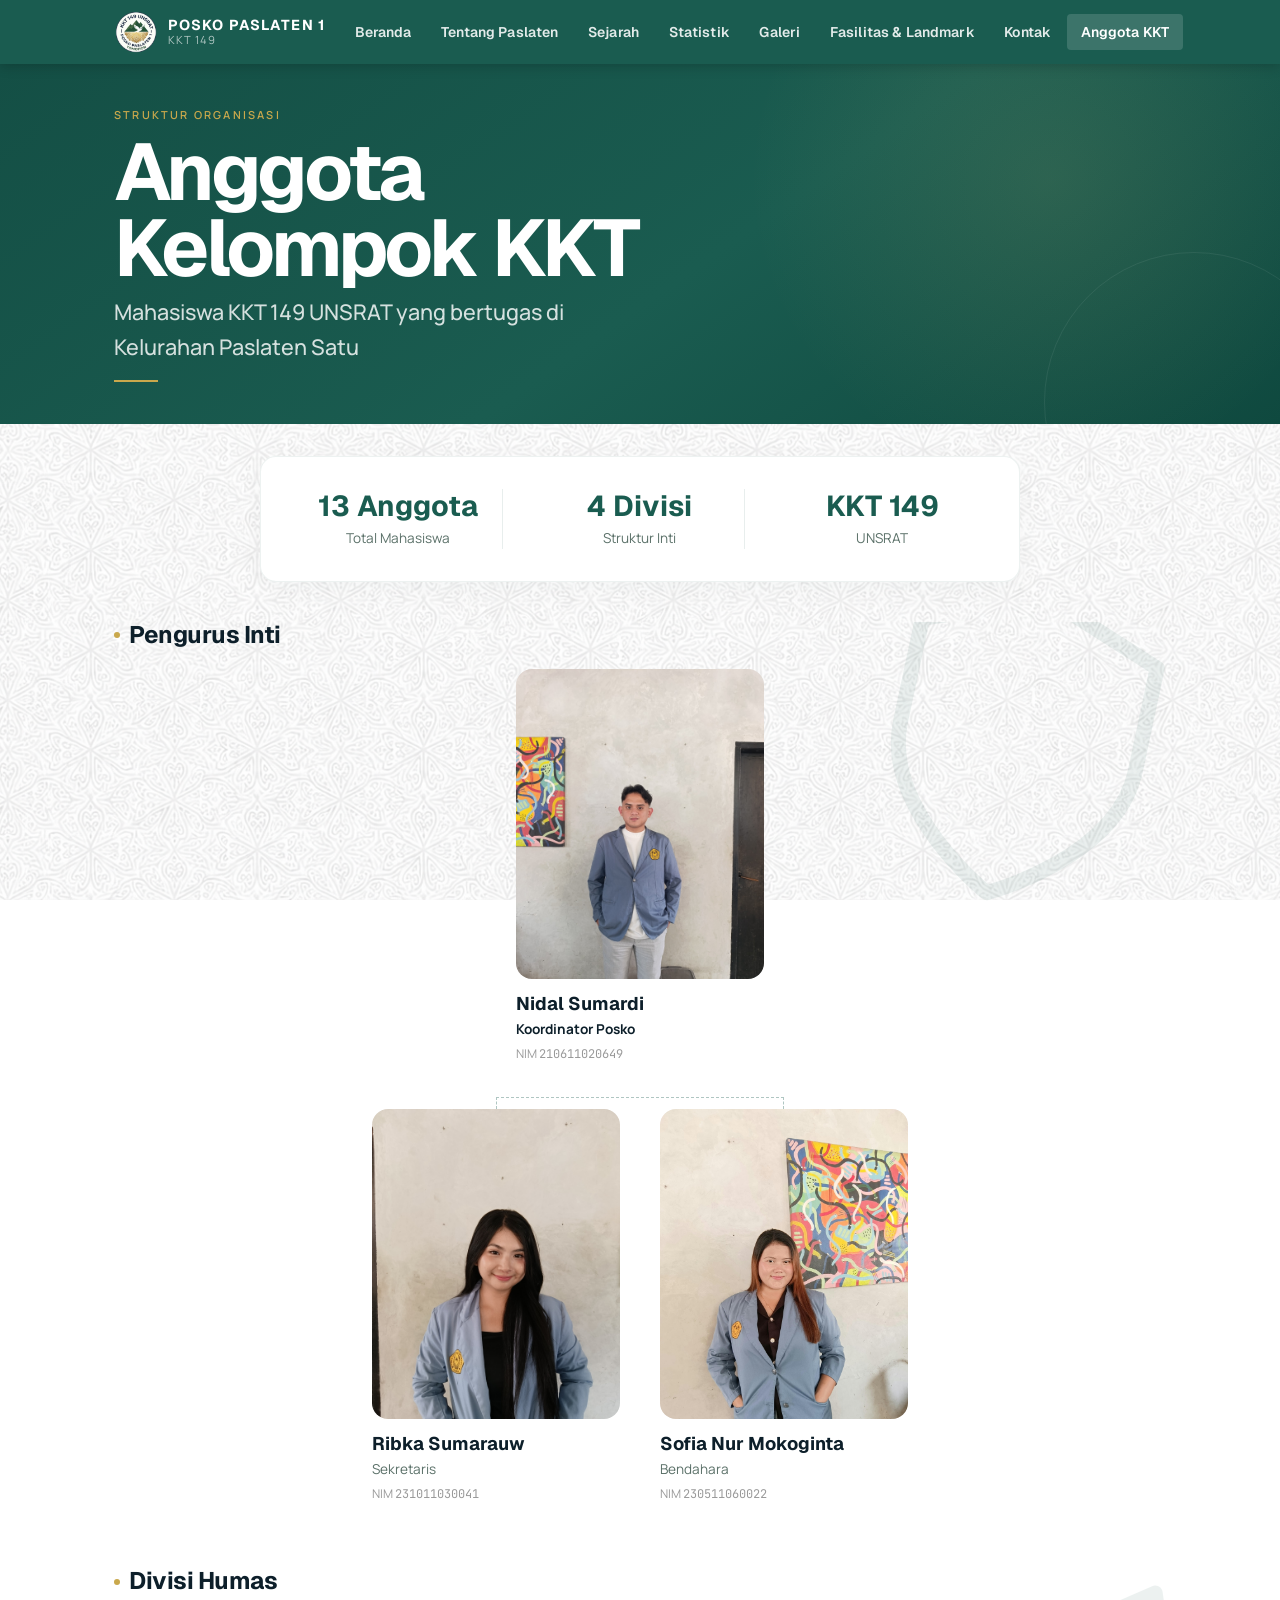
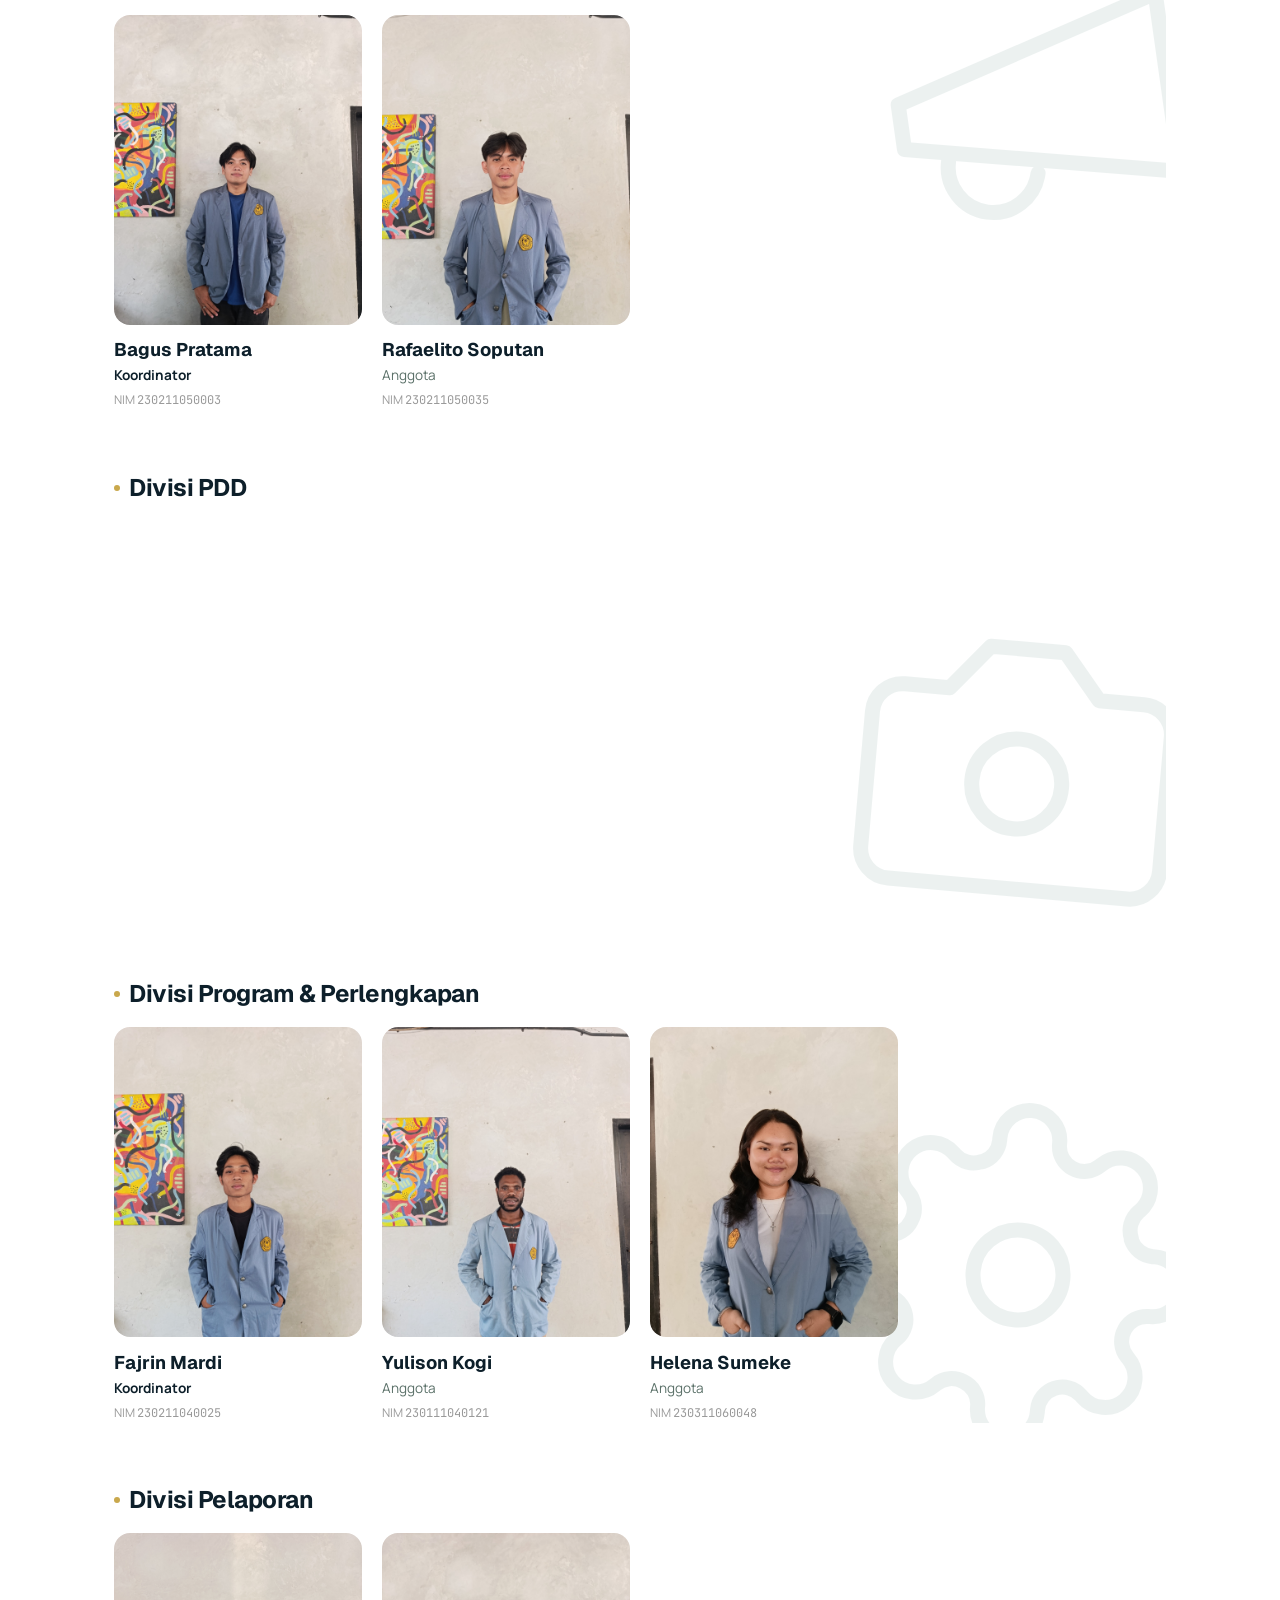
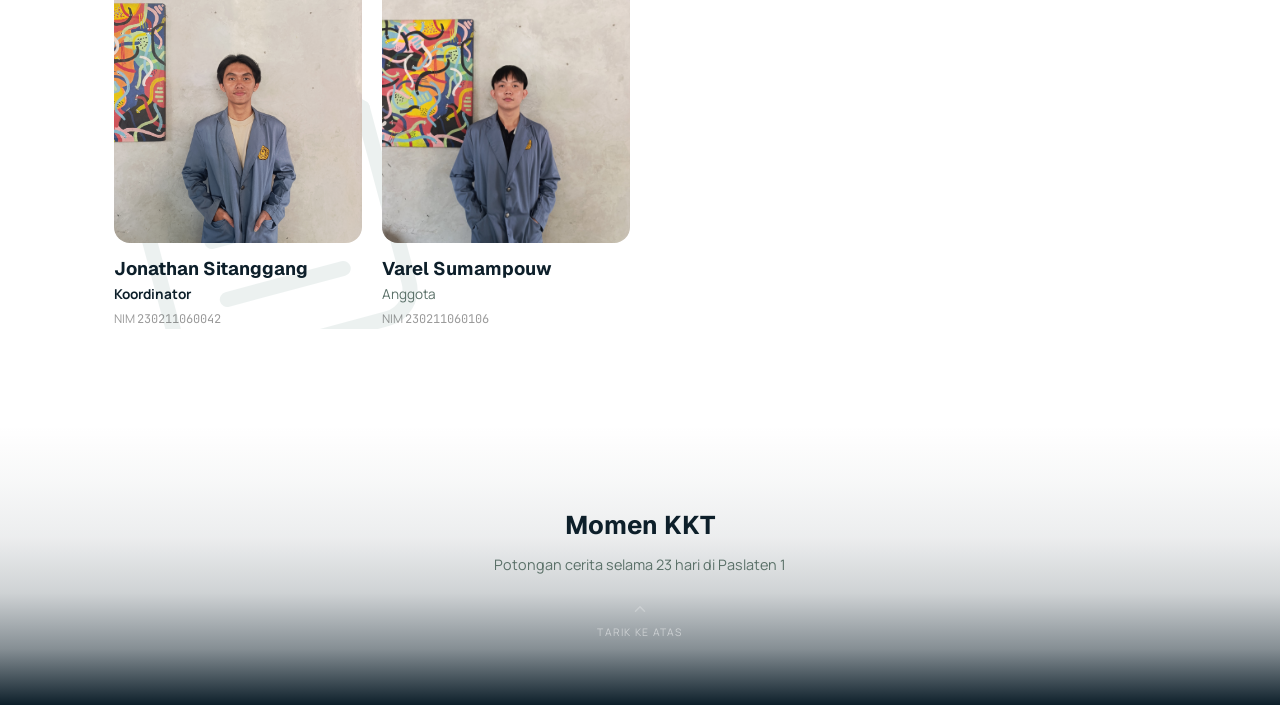
==== commit c6fb1461: "fix logo di anggota kkt" ====
--- a/pages/anggota-kkt.html
+++ b/pages/anggota-kkt.html
@@ -25,7 +25,7 @@
                     <a href="../index.html" class="nav-brand-link">
                         <img src="../assets/images/hero/logo kkt.png" alt="Logo KKT" class="nav-logo-img">
                         <div class="nav-brand-text">
-                            <span class="nav-brand-title">Posko Paslaten 1</span>
+                            <span class="nav-brand-title" style="font-size: 0.9em;">Posko Paslaten 1</span>
                             <span class="nav-brand-subtitle">KKT 149</span>
                         </div>
                     </a>
@@ -58,7 +58,7 @@
             <div class="drawer-brand">
                 <img src="../assets/images/hero/logo kkt.png" alt="Logo KKT" class="drawer-logo">
                 <div class="drawer-brand-text">
-                    <span class="drawer-brand-title">Posko Paslaten 1</span>
+                    <span class="drawer-brand-title" style="font-size: 0.9em;">Posko Paslaten 1</span>
                     <span class="drawer-brand-sub">KKT 149</span>
                 </div>
             </div>
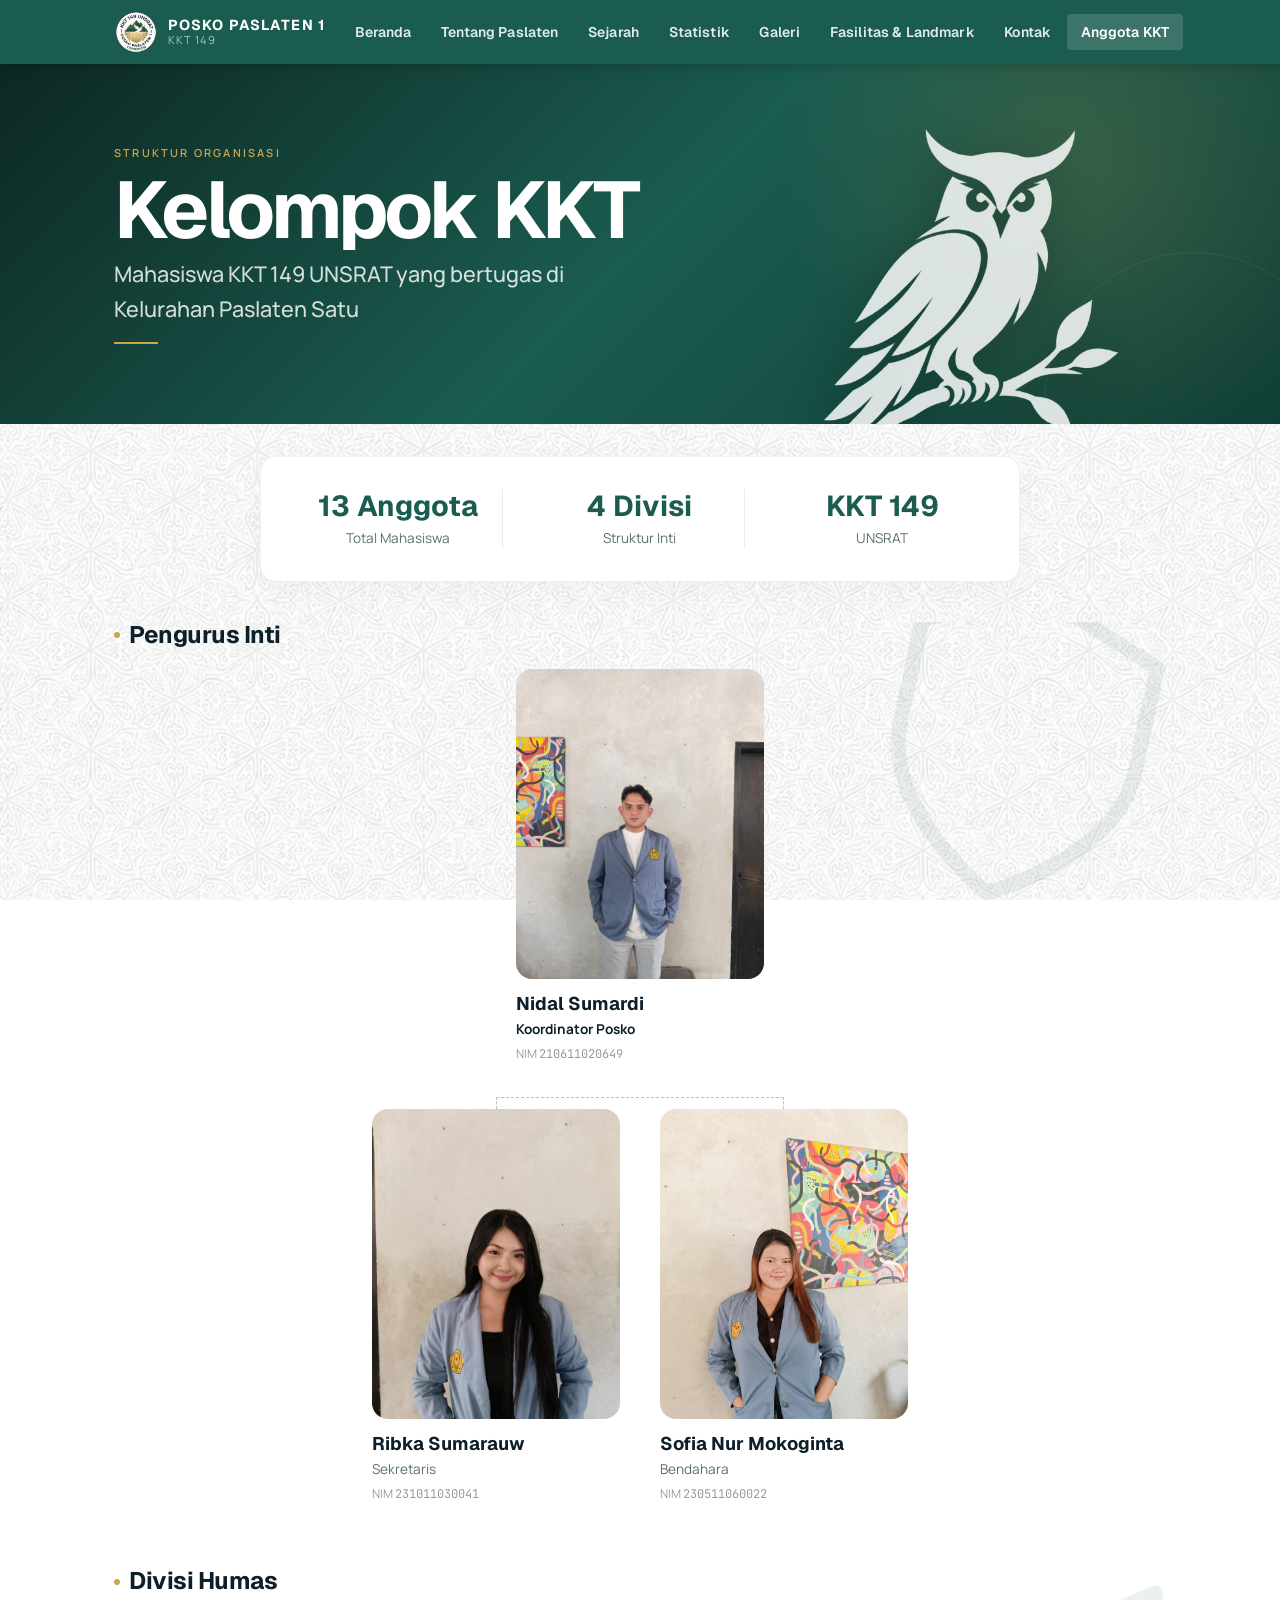
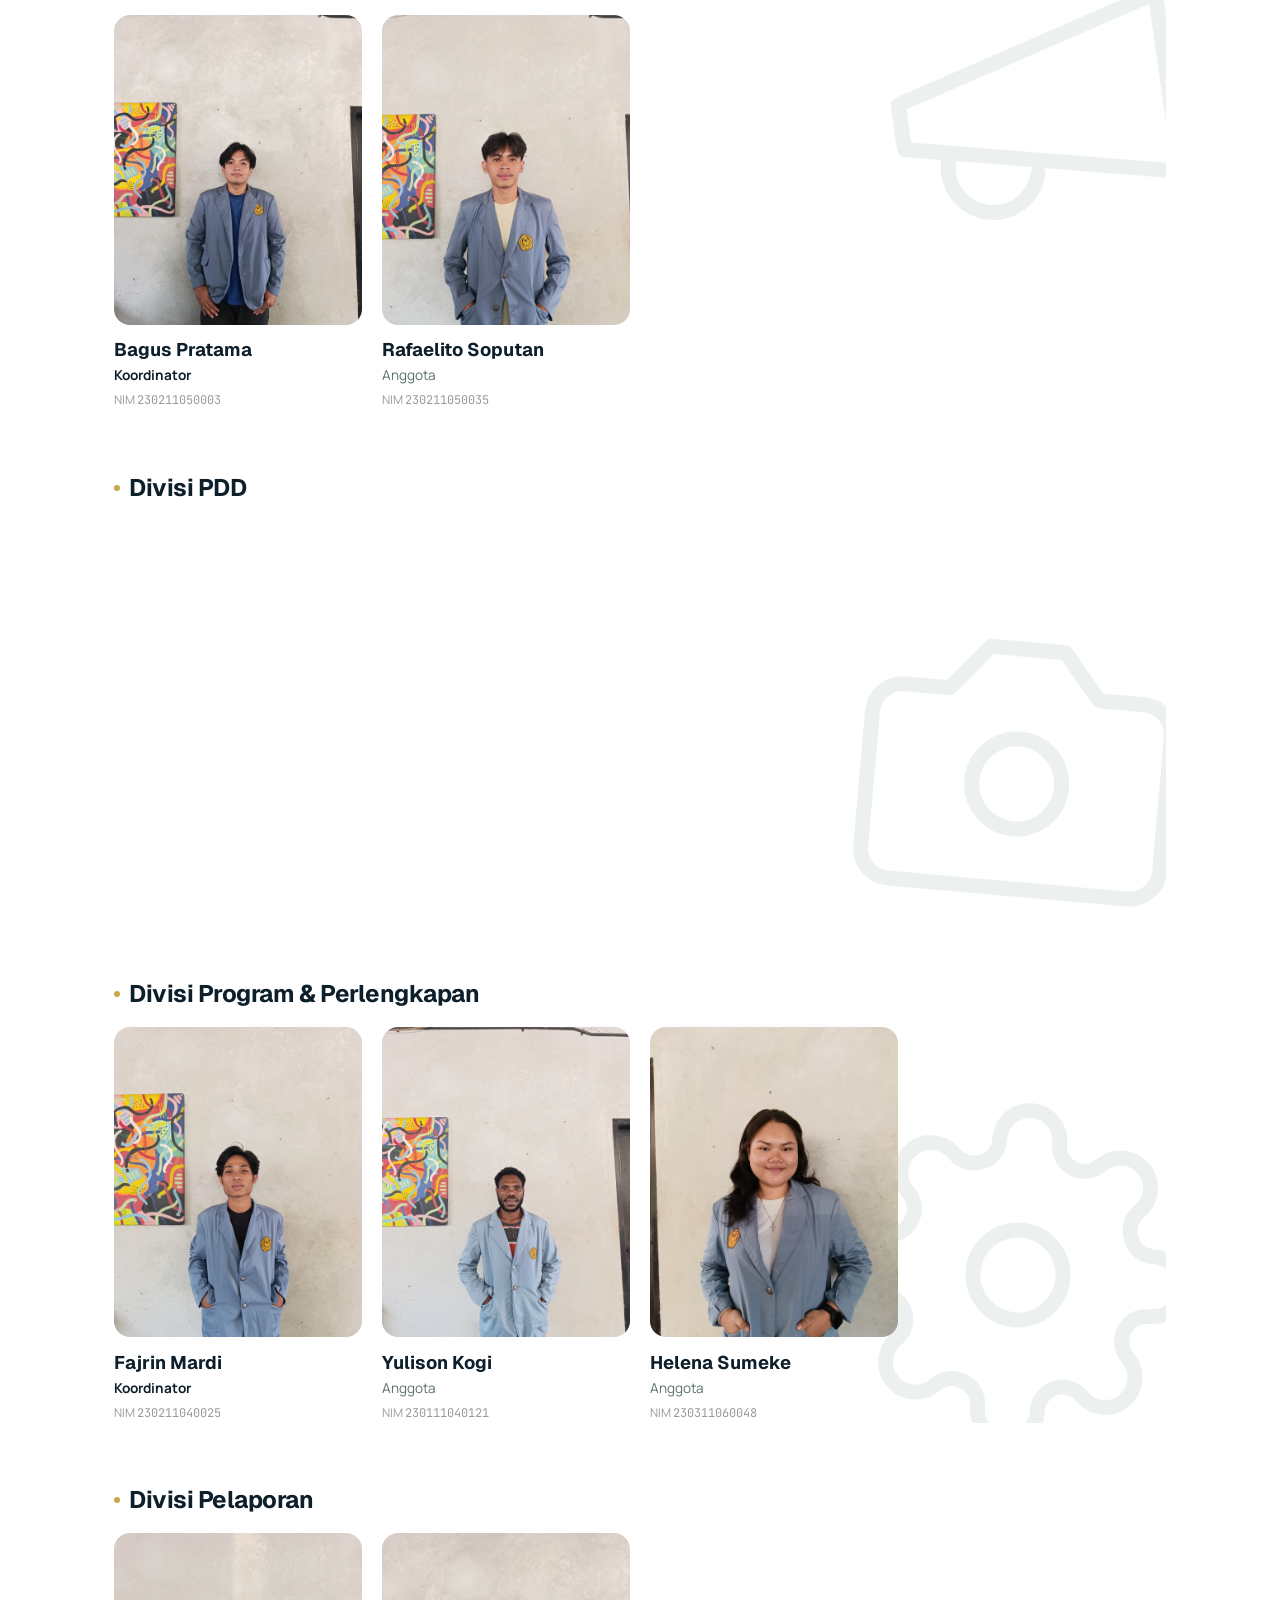
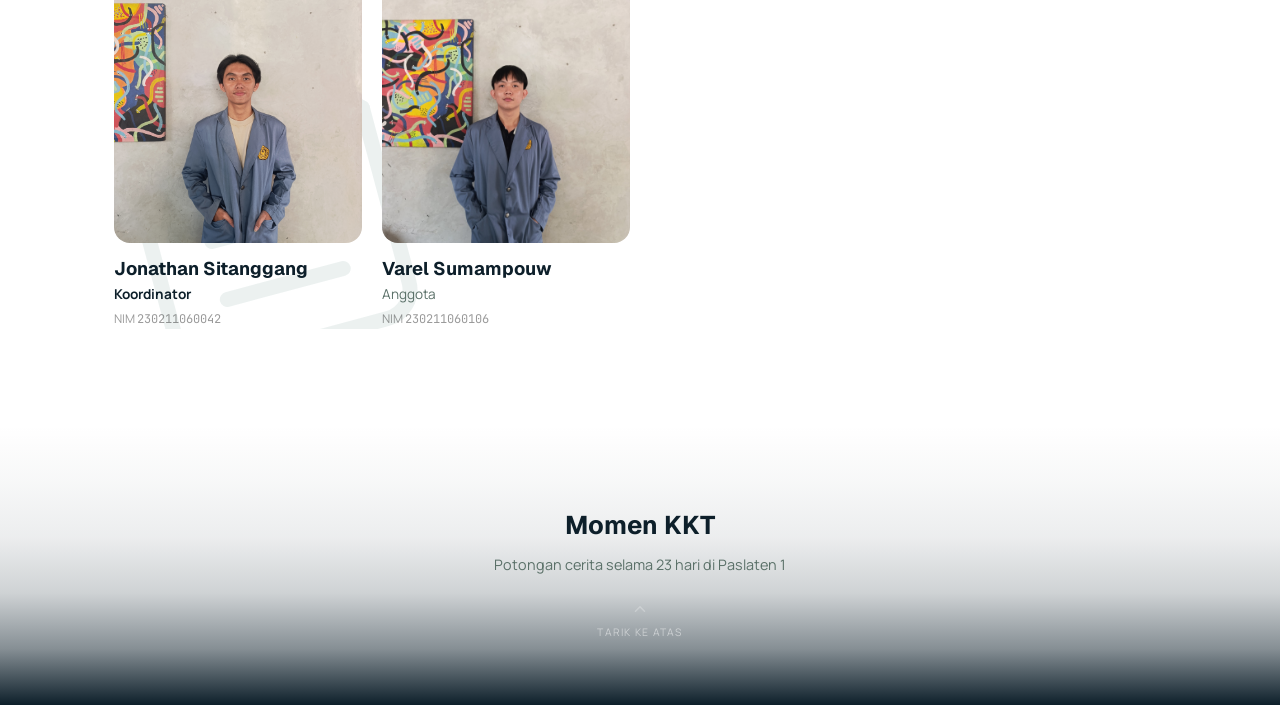
==== commit ad2b742d: "modif judul halaman anggota kkt" ====
--- a/pages/anggota-kkt.html
+++ b/pages/anggota-kkt.html
@@ -1,5 +1,6 @@
 <!DOCTYPE html>
 <html lang="id">
+
 <head>
     <meta charset="utf-8" />
     <meta name="viewport" content="width=device-width, initial-scale=1.0" />
@@ -9,12 +10,15 @@
     <!-- Memuat font dari Google Fonts (konsisten dengan halaman lain) -->
     <link rel="preconnect" href="https://fonts.googleapis.com">
     <link rel="preconnect" href="https://fonts.gstatic.com" crossorigin>
-    <link href="https://fonts.googleapis.com/css2?family=Plus+Jakarta+Sans:wght@400;500;600;700;800&family=Lora:ital,wght@0,400;0,600;1,400&display=swap" rel="stylesheet">
+    <link
+        href="https://fonts.googleapis.com/css2?family=Plus+Jakarta+Sans:wght@400;500;600;700;800&family=Lora:ital,wght@0,400;0,600;1,400&display=swap"
+        rel="stylesheet">
     <link href="https://fonts.googleapis.com/css2?family=JetBrains+Mono:wght@400;500&display=swap" rel="stylesheet">
 
     <link rel="stylesheet" href="../css/style.css" />
     <link rel="stylesheet" href="../css/momen-kkt.css" />
 </head>
+
 <body class="kkt-page modern-inner-page">
 
     <!-- ==================== NAVBAR ==================== -->
@@ -30,19 +34,20 @@
                         </div>
                     </a>
                 </div>
-                
+
                 <ul class="nav-menu" id="nav-menu">
                     <li><a href="../index.html">Beranda</a></li>
                     <li><a href="tentang.html">Tentang Paslaten</a></li>
                     <li><a href="sejarah.html">Sejarah</a></li>
                     <li><a href="statistik.html">Statistik</a></li>
                     <li><a href="galeri.html">Galeri</a></li>
-<li><a href="tempat-penting.html">Fasilitas & Landmark</a></li>
+                    <li><a href="tempat-penting.html">Fasilitas & Landmark</a></li>
                     <li><a href="kontak.html">Kontak</a></li>
-<li><a href="anggota-kkt.html" class="active">Anggota KKT</a></li>
+                    <li><a href="anggota-kkt.html" class="active">Anggota KKT</a></li>
                 </ul>
 
-                <button id="nav-hamburger" class="nav-hamburger" aria-label="Buka menu" aria-expanded="false" aria-controls="drawer-menu">
+                <button id="nav-hamburger" class="nav-hamburger" aria-label="Buka menu" aria-expanded="false"
+                    aria-controls="drawer-menu">
                     <span></span>
                     <span></span>
                     <span></span>
@@ -74,7 +79,12 @@
                 <li class="drawer-item">
                     <a href="../index.html" class="drawer-link">
                         <span class="drawer-icon">
-                            <svg viewBox="0 0 24 24" fill="none"><path d="M3 12L12 3l9 9" stroke="currentColor" stroke-width="2" stroke-linecap="round" stroke-linejoin="round"/><path d="M9 21V12h6v9" stroke="currentColor" stroke-width="2" stroke-linecap="round" stroke-linejoin="round"/></svg>
+                            <svg viewBox="0 0 24 24" fill="none">
+                                <path d="M3 12L12 3l9 9" stroke="currentColor" stroke-width="2" stroke-linecap="round"
+                                    stroke-linejoin="round" />
+                                <path d="M9 21V12h6v9" stroke="currentColor" stroke-width="2" stroke-linecap="round"
+                                    stroke-linejoin="round" />
+                            </svg>
                         </span>
                         <span class="drawer-link-text">Beranda</span>
                     </a>
@@ -82,7 +92,11 @@
                 <li class="drawer-item">
                     <a href="tentang.html" class="drawer-link">
                         <span class="drawer-icon">
-                            <svg viewBox="0 0 24 24" fill="none"><circle cx="12" cy="8" r="4" stroke="currentColor" stroke-width="2"/><path d="M4 20c0-4 3.6-7 8-7s8 3 8 7" stroke="currentColor" stroke-width="2" stroke-linecap="round"/></svg>
+                            <svg viewBox="0 0 24 24" fill="none">
+                                <circle cx="12" cy="8" r="4" stroke="currentColor" stroke-width="2" />
+                                <path d="M4 20c0-4 3.6-7 8-7s8 3 8 7" stroke="currentColor" stroke-width="2"
+                                    stroke-linecap="round" />
+                            </svg>
                         </span>
                         <span class="drawer-link-text">Tentang Paslaten</span>
                     </a>
@@ -90,7 +104,10 @@
                 <li class="drawer-item">
                     <a href="sejarah.html" class="drawer-link">
                         <span class="drawer-icon">
-                            <svg viewBox="0 0 24 24" fill="none"><path d="M12 2a10 10 0 100 20A10 10 0 0012 2z" stroke="currentColor" stroke-width="2"/><path d="M12 6v6l4 2" stroke="currentColor" stroke-width="2" stroke-linecap="round"/></svg>
+                            <svg viewBox="0 0 24 24" fill="none">
+                                <path d="M12 2a10 10 0 100 20A10 10 0 0012 2z" stroke="currentColor" stroke-width="2" />
+                                <path d="M12 6v6l4 2" stroke="currentColor" stroke-width="2" stroke-linecap="round" />
+                            </svg>
                         </span>
                         <span class="drawer-link-text">Sejarah</span>
                     </a>
@@ -98,7 +115,11 @@
                 <li class="drawer-item">
                     <a href="statistik.html" class="drawer-link">
                         <span class="drawer-icon">
-                            <svg viewBox="0 0 24 24" fill="none"><path d="M5 19V11M12 19V5M19 19V8" stroke="currentColor" stroke-width="2" stroke-linecap="round"/><path d="M3 19h18" stroke="currentColor" stroke-width="2" stroke-linecap="round"/></svg>
+                            <svg viewBox="0 0 24 24" fill="none">
+                                <path d="M5 19V11M12 19V5M19 19V8" stroke="currentColor" stroke-width="2"
+                                    stroke-linecap="round" />
+                                <path d="M3 19h18" stroke="currentColor" stroke-width="2" stroke-linecap="round" />
+                            </svg>
                         </span>
                         <span class="drawer-link-text">Statistik</span>
                     </a>
@@ -106,7 +127,13 @@
                 <li class="drawer-item">
                     <a href="galeri.html" class="drawer-link">
                         <span class="drawer-icon">
-                            <svg viewBox="0 0 24 24" fill="none"><rect x="3" y="3" width="18" height="18" rx="3" stroke="currentColor" stroke-width="2"/><circle cx="8.5" cy="8.5" r="1.5" stroke="currentColor" stroke-width="1.5"/><path d="M21 15l-5-5L5 21" stroke="currentColor" stroke-width="2" stroke-linecap="round" stroke-linejoin="round"/></svg>
+                            <svg viewBox="0 0 24 24" fill="none">
+                                <rect x="3" y="3" width="18" height="18" rx="3" stroke="currentColor"
+                                    stroke-width="2" />
+                                <circle cx="8.5" cy="8.5" r="1.5" stroke="currentColor" stroke-width="1.5" />
+                                <path d="M21 15l-5-5L5 21" stroke="currentColor" stroke-width="2" stroke-linecap="round"
+                                    stroke-linejoin="round" />
+                            </svg>
                         </span>
                         <span class="drawer-link-text">Galeri</span>
                     </a>
@@ -114,7 +141,11 @@
                 <li class="drawer-item">
                     <a href="tempat-penting.html" class="drawer-link">
                         <span class="drawer-icon">
-                            <svg viewBox="0 0 24 24" fill="none" stroke="currentColor" stroke-width="2" stroke-linecap="round" stroke-linejoin="round"><path d="M21 10c0 7-9 12-9 12S3 17 3 10a9 9 0 1118 0z"/><circle cx="12" cy="10" r="3"/></svg>
+                            <svg viewBox="0 0 24 24" fill="none" stroke="currentColor" stroke-width="2"
+                                stroke-linecap="round" stroke-linejoin="round">
+                                <path d="M21 10c0 7-9 12-9 12S3 17 3 10a9 9 0 1118 0z" />
+                                <circle cx="12" cy="10" r="3" />
+                            </svg>
                         </span>
                         <span class="drawer-link-text">Fasilitas & Landmark</span>
                     </a>
@@ -122,16 +153,22 @@
                 <li class="drawer-item">
                     <a href="kontak.html" class="drawer-link">
                         <span class="drawer-icon">
-                            <svg viewBox="0 0 24 24" fill="none"><path d="M22 16.92v3a2 2 0 01-2.18 2 19.79 19.79 0 01-8.63-3.07A19.5 19.5 0 013.09 9.8 19.79 19.79 0 01.02 1.18 2 2 0 012 0h3a2 2 0 012 1.72c.127.96.361 1.903.7 2.81a2 2 0 01-.45 2.11L6.09 7.91a16 16 0 006 6l1.27-1.27a2 2 0 012.11-.45c.907.339 1.85.573 2.81.7A2 2 0 0122 14.92v2z" stroke="currentColor" stroke-width="2" stroke-linecap="round" stroke-linejoin="round"/></svg>
+                            <svg viewBox="0 0 24 24" fill="none">
+                                <path
+                                    d="M22 16.92v3a2 2 0 01-2.18 2 19.79 19.79 0 01-8.63-3.07A19.5 19.5 0 013.09 9.8 19.79 19.79 0 01.02 1.18 2 2 0 012 0h3a2 2 0 012 1.72c.127.96.361 1.903.7 2.81a2 2 0 01-.45 2.11L6.09 7.91a16 16 0 006 6l1.27-1.27a2 2 0 012.11-.45c.907.339 1.85.573 2.81.7A2 2 0 0122 14.92v2z"
+                                    stroke="currentColor" stroke-width="2" stroke-linecap="round"
+                                    stroke-linejoin="round" />
+                            </svg>
                         </span>
                         <span class="drawer-link-text">Kontak</span>
                     </a>
                 </li>
-<li class="drawer-item">
+                <li class="drawer-item">
                     <a href="anggota-kkt.html" class="drawer-link active">
                         <span class="drawer-icon">
                             <!-- Icon group users -->
-                            <svg viewBox="0 0 24 24" fill="none" stroke="currentColor" stroke-width="2" stroke-linecap="round" stroke-linejoin="round">
+                            <svg viewBox="0 0 24 24" fill="none" stroke="currentColor" stroke-width="2"
+                                stroke-linecap="round" stroke-linejoin="round">
                                 <path d="M17 21v-2a4 4 0 0 0-4-4H5a4 4 0 0 0-4 4v2"></path>
                                 <circle cx="9" cy="7" r="4"></circle>
                                 <path d="M23 21v-2a4 4 0 0 0-3-3.87"></path>
@@ -156,9 +193,13 @@
             <div class="container editorial-hero-inner">
                 <div class="editorial-hero-copy">
                     <span class="editorial-eyebrow">STRUKTUR ORGANISASI</span>
-                    <h1 id="kkt-title">Anggota Kelompok KKT</h1>
-                    <p class="editorial-hero-subtitle">Mahasiswa KKT 149 UNSRAT yang bertugas di Kelurahan Paslaten Satu</p>
+                    <h1 id="kkt-title">Kelompok KKT</h1>
+                    <p class="editorial-hero-subtitle">Mahasiswa KKT 149 UNSRAT yang bertugas di Kelurahan Paslaten Satu
+                    </p>
                     <span class="editorial-hero-divider" aria-hidden="true"></span>
+                </div>
+                <div aria-hidden="true" class="editorial-hero-art kkt-hero-art" style="z-index: 2;">
+                    <img alt="" class="kkt-hero-owl" src="../assets/images/hero/burung hantu.png" />
                 </div>
             </div>
         </section>
@@ -167,7 +208,8 @@
         <section class="editorial-section kkt-main-section">
             <div class="container" id="kkt-container">
                 <!-- Konten KKT akan dimuat oleh JS -->
-                <div class="skeleton-loader" style="height: 400px; display: flex; justify-content: center; align-items: center; color: rgba(26,92,80,0.5);">
+                <div class="skeleton-loader"
+                    style="height: 400px; display: flex; justify-content: center; align-items: center; color: rgba(26,92,80,0.5);">
                     Memuat data anggota KKT...
                 </div>
             </div>
@@ -183,4 +225,5 @@
     <script src="../js/anggota-kkt.js"></script>
     <script src="../js/momen-kkt.js"></script>
 </body>
-</html>
+
+</html>
--- a/css/momen-kkt.css
+++ b/css/momen-kkt.css
@@ -2,6 +2,80 @@
    MOMEN KKT — Fullscreen Vertical Video Feed
    Activated on scroll, takes over viewport like Reels
    ===================================================== */
+
+/* ---- Hero Ornament ---- */
+/* ---- Hero Enhancement ---- */
+.kkt-hero {
+    background: linear-gradient(135deg, #0d2822 0%, #1a5c50 50%, #113f36 100%) !important;
+    position: relative;
+    overflow: hidden;
+}
+.kkt-hero::after {
+    content: "";
+    position: absolute;
+    width: 600px;
+    height: 600px;
+    background: radial-gradient(circle, rgba(201,168,76,0.18) 0%, rgba(201,168,76,0) 70%);
+    top: -200px;
+    right: -100px;
+    border-radius: 50%;
+    pointer-events: none;
+    z-index: 0;
+}
+
+/* ---- Hero Ornament ---- */
+.kkt-hero-art {
+    position: relative;
+    align-self: stretch;
+    min-width: 0;
+}
+.kkt-hero-owl {
+    position: absolute;
+    right: -2.5rem;
+    bottom: -1rem;
+    width: min(100%, 520px);
+    height: 115%;
+    max-width: none;
+    object-fit: contain;
+    object-position: right bottom;
+    filter: drop-shadow(-8px 12px 24px rgba(0,0,0,0.3));
+    opacity: 0.85;
+}
+
+@media (max-width: 1024px) {
+    .kkt-hero-owl {
+        width: 380px;
+        right: -1.5rem;
+    }
+}
+@media (max-width: 768px) {
+    .kkt-hero-owl {
+        width: 300px;
+        right: -1rem;
+        bottom: 0;
+        height: 105%;
+        z-index: 2;
+    }
+}
+@media (max-width: 640px) {
+    .kkt-hero-art {
+        position: absolute;
+        right: 0;
+        bottom: 0;
+        width: 55%;
+        height: 100%;
+    }
+    .kkt-hero-owl {
+        width: 250px;
+        right: -0.5rem;
+    }
+}
+@media (max-width: 480px) {
+    .kkt-hero-owl {
+        width: 190px;
+        right: -1rem;
+    }
+}
 
 /* ---- Teaser Section ---- */
 .momen-teaser {
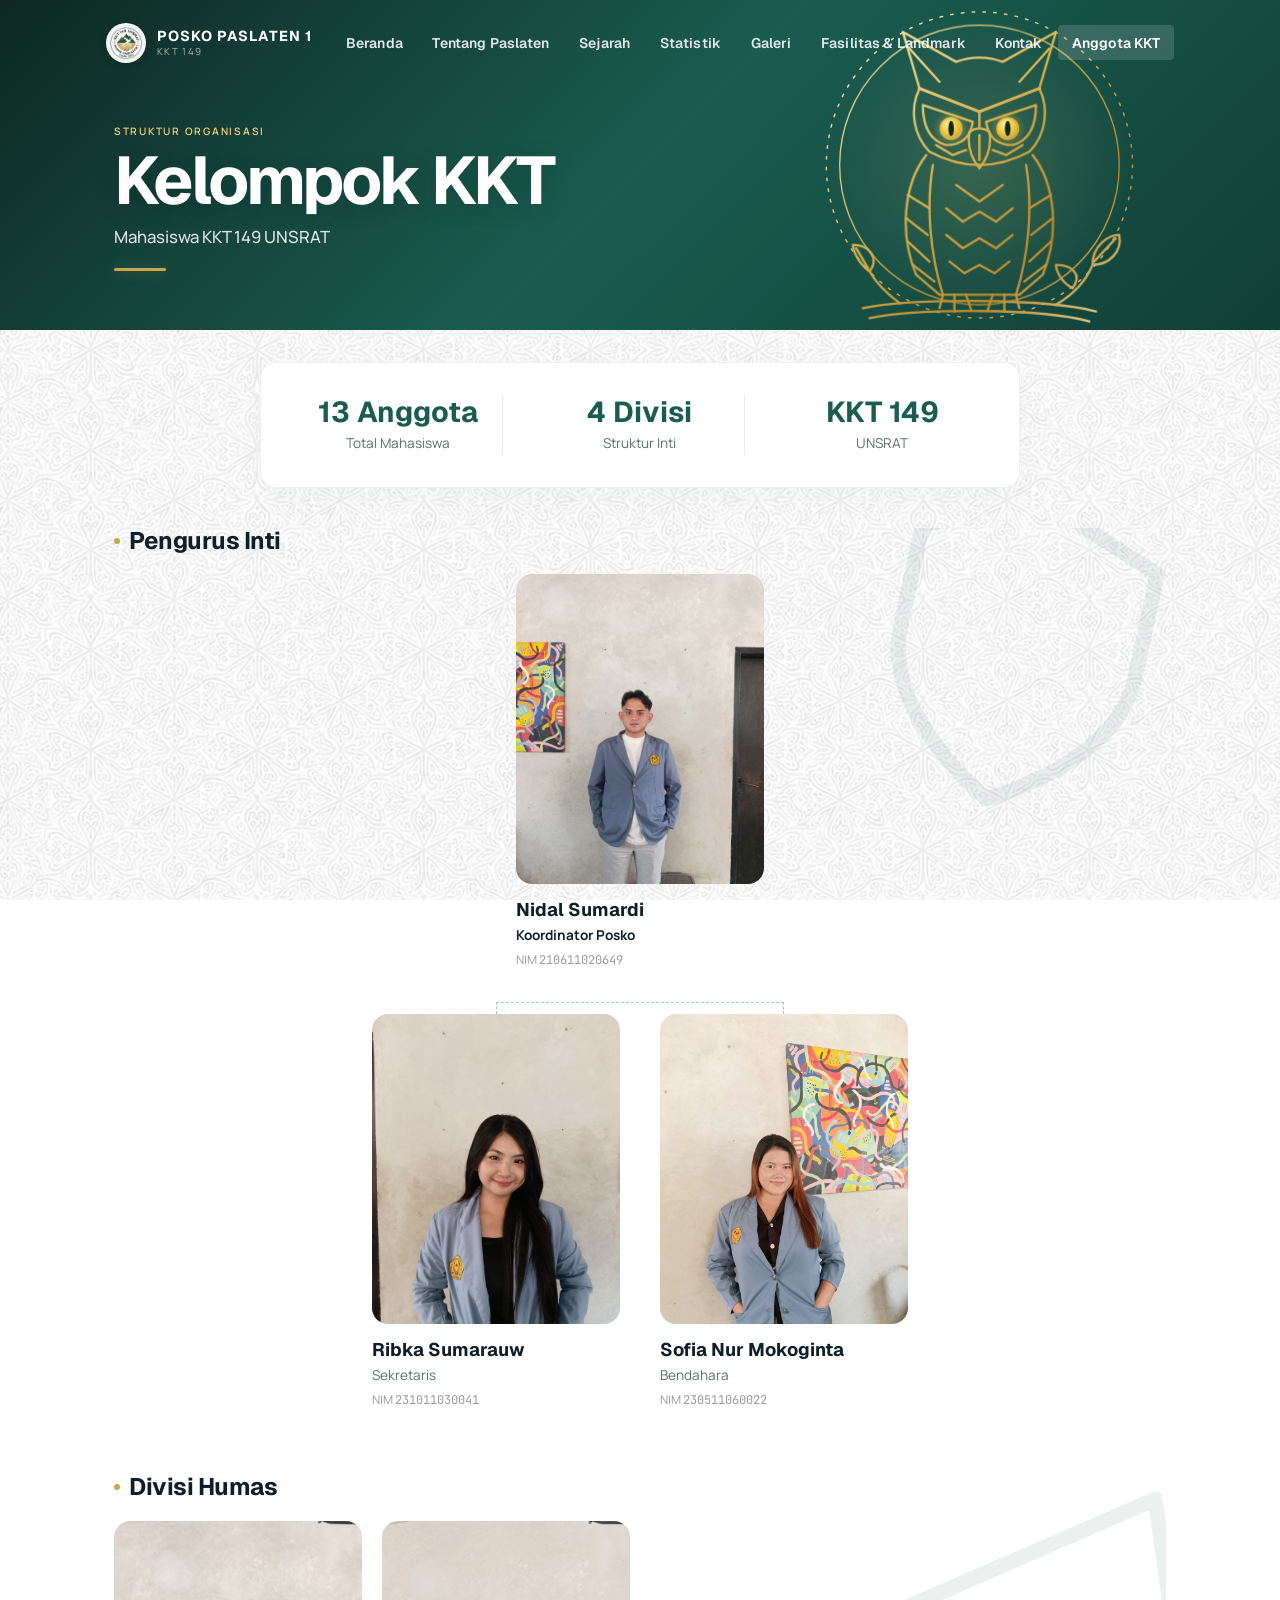
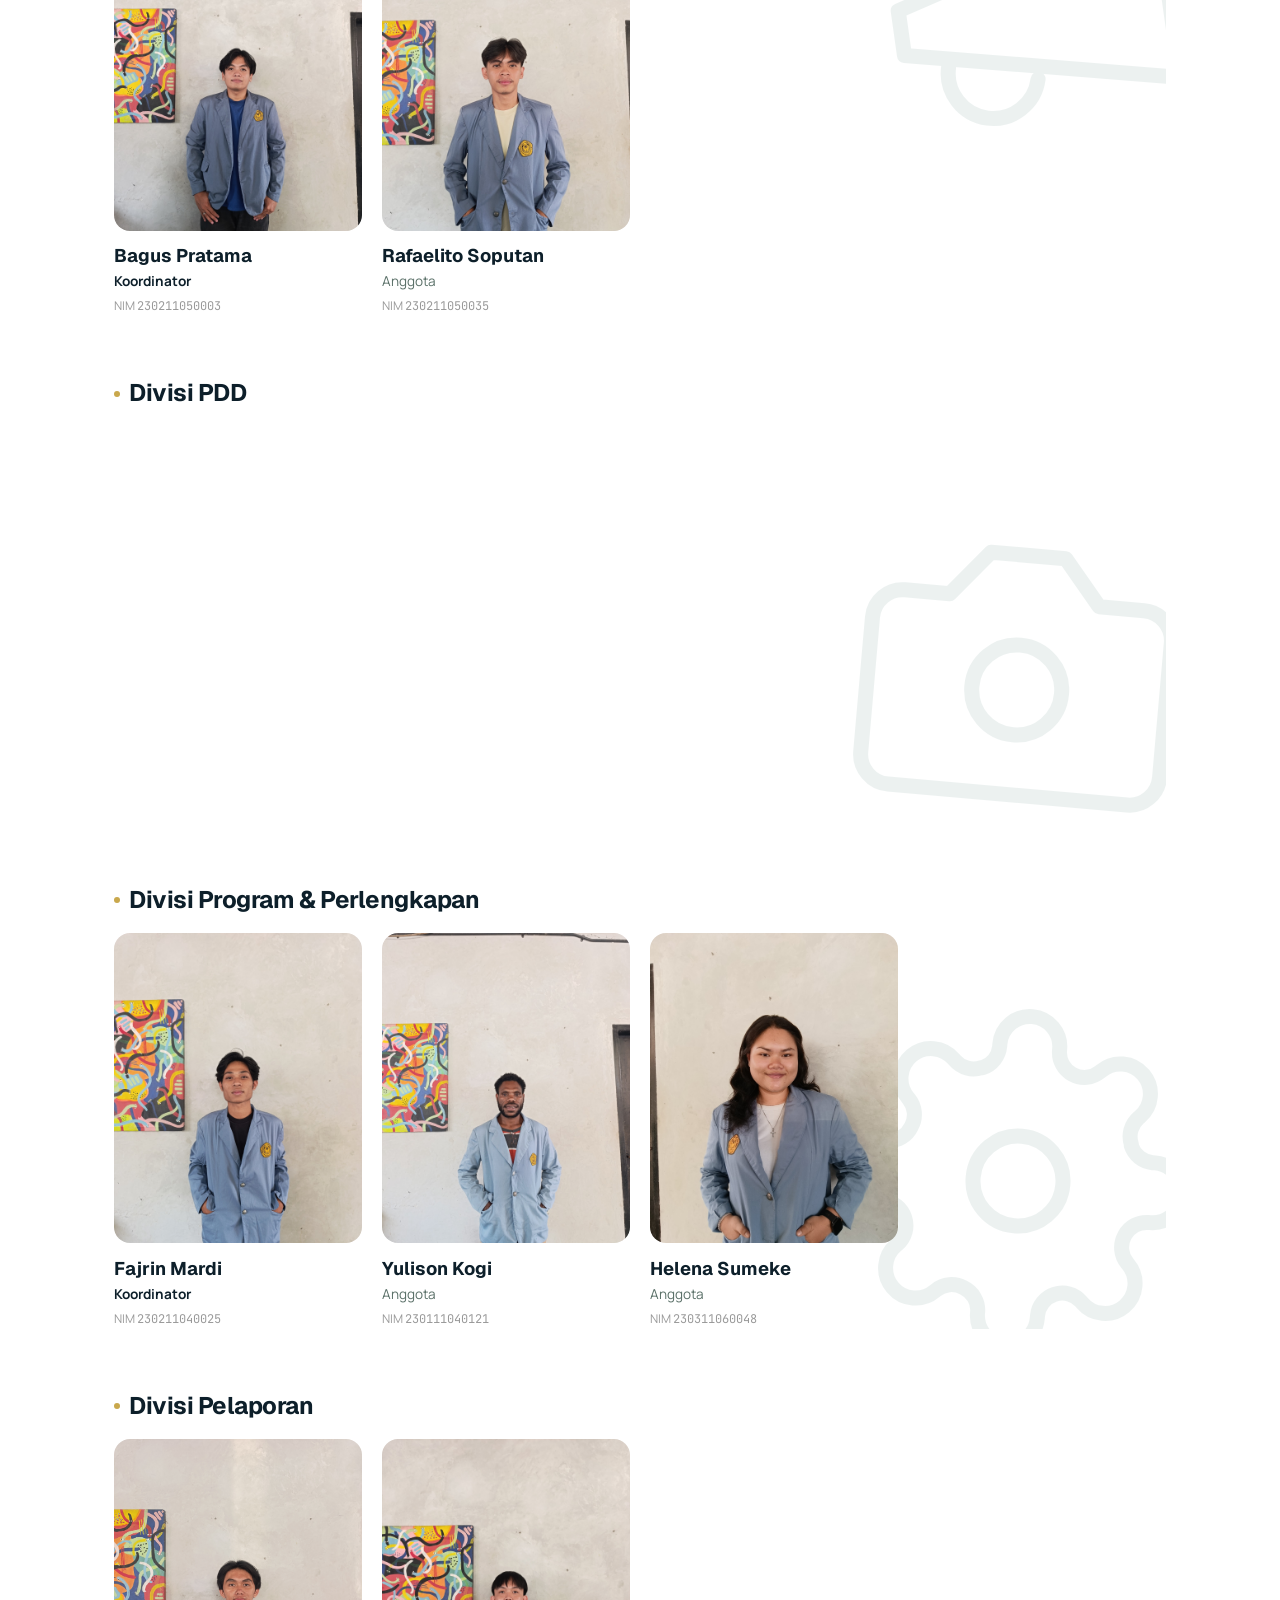
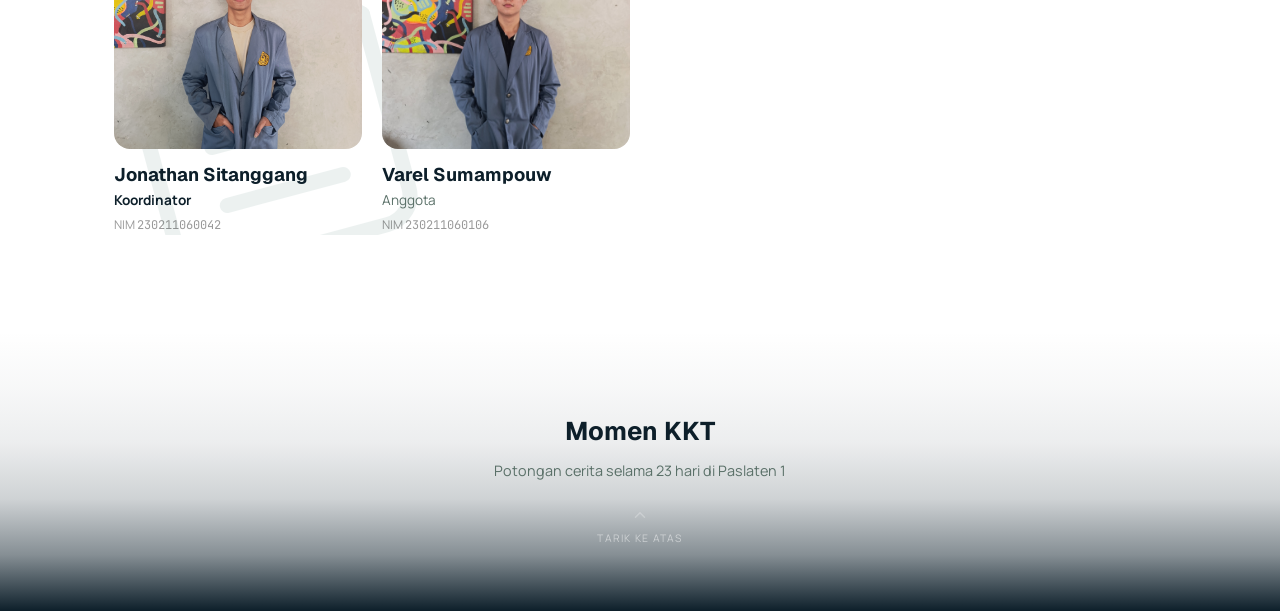
==== commit 3488ee9a: "edit kotak judul + navbar" ====
--- a/pages/anggota-kkt.html
+++ b/pages/anggota-kkt.html
@@ -1,229 +1,409 @@
-<!DOCTYPE html>
+<!doctype html>
 <html lang="id">
-
-<head>
+  <head>
     <meta charset="utf-8" />
     <meta name="viewport" content="width=device-width, initial-scale=1.0" />
-    <meta name="description" content="Daftar mahasiswa KKT yang bertugas di Kelurahan Paslaten Satu, Kota Tomohon." />
+    <meta
+      name="description"
+      content="Daftar mahasiswa KKT yang bertugas di Kelurahan Paslaten Satu, Kota Tomohon."
+    />
     <title>Anggota Kelompok KKT — Kelurahan Paslaten 1, Kota Tomohon</title>
 
     <!-- Memuat font dari Google Fonts (konsisten dengan halaman lain) -->
-    <link rel="preconnect" href="https://fonts.googleapis.com">
-    <link rel="preconnect" href="https://fonts.gstatic.com" crossorigin>
+    <link rel="preconnect" href="https://fonts.googleapis.com" />
+    <link rel="preconnect" href="https://fonts.gstatic.com" crossorigin />
     <link
-        href="https://fonts.googleapis.com/css2?family=Plus+Jakarta+Sans:wght@400;500;600;700;800&family=Lora:ital,wght@0,400;0,600;1,400&display=swap"
-        rel="stylesheet">
-    <link href="https://fonts.googleapis.com/css2?family=JetBrains+Mono:wght@400;500&display=swap" rel="stylesheet">
+      href="https://fonts.googleapis.com/css2?family=Plus+Jakarta+Sans:wght@400;500;600;700;800&family=Lora:ital,wght@0,400;0,600;1,400&display=swap"
+      rel="stylesheet"
+    />
+    <link
+      href="https://fonts.googleapis.com/css2?family=JetBrains+Mono:wght@400;500&display=swap"
+      rel="stylesheet"
+    />
 
     <link rel="stylesheet" href="../css/style.css" />
+    <link rel="stylesheet" href="../assets/css/hero-art.css" />
     <link rel="stylesheet" href="../css/momen-kkt.css" />
-</head>
-
-<body class="kkt-page modern-inner-page">
-
+  </head>
+
+  <body class="kkt-page modern-inner-page">
     <!-- ==================== NAVBAR ==================== -->
     <header>
-        <nav id="navbar" aria-label="Navigasi utama">
-            <div class="navbar-inner">
-                <div class="nav-brand">
-                    <a href="../index.html" class="nav-brand-link">
-                        <img src="../assets/images/hero/logo kkt.png" alt="Logo KKT" class="nav-logo-img">
-                        <div class="nav-brand-text">
-                            <span class="nav-brand-title" style="font-size: 0.9em;">Posko Paslaten 1</span>
-                            <span class="nav-brand-subtitle">KKT 149</span>
-                        </div>
-                    </a>
-                </div>
-
-                <ul class="nav-menu" id="nav-menu">
-                    <li><a href="../index.html">Beranda</a></li>
-                    <li><a href="tentang.html">Tentang Paslaten</a></li>
-                    <li><a href="sejarah.html">Sejarah</a></li>
-                    <li><a href="statistik.html">Statistik</a></li>
-                    <li><a href="galeri.html">Galeri</a></li>
-                    <li><a href="tempat-penting.html">Fasilitas & Landmark</a></li>
-                    <li><a href="kontak.html">Kontak</a></li>
-                    <li><a href="anggota-kkt.html" class="active">Anggota KKT</a></li>
-                </ul>
-
-                <button id="nav-hamburger" class="nav-hamburger" aria-label="Buka menu" aria-expanded="false"
-                    aria-controls="drawer-menu">
-                    <span></span>
-                    <span></span>
-                    <span></span>
-                </button>
-            </div>
-        </nav>
+      <nav id="navbar" aria-label="Navigasi utama">
+        <div class="navbar-inner">
+          <div class="nav-brand glass">
+            <a href="../index.html" class="nav-brand-link">
+              <img
+                src="../assets/images/hero/logo kkt.png"
+                alt="Logo KKT"
+                class="nav-logo-img"
+              />
+              <div class="nav-brand-text">
+                <span class="nav-brand-title" style="font-size: 0.9em"
+                  >Posko Paslaten 1</span
+                >
+                <span class="nav-brand-subtitle">KKT 149</span>
+              </div>
+            </a>
+          </div>
+
+          <ul class="nav-menu" id="nav-menu">
+            <li><a href="../index.html">Beranda</a></li>
+            <li><a href="tentang.html">Tentang Paslaten</a></li>
+            <li><a href="sejarah.html">Sejarah</a></li>
+            <li><a href="statistik.html">Statistik</a></li>
+            <li><a href="galeri.html">Galeri</a></li>
+            <li><a href="tempat-penting.html">Fasilitas & Landmark</a></li>
+            <li><a href="kontak.html">Kontak</a></li>
+            <li><a href="anggota-kkt.html" class="active">Anggota KKT</a></li>
+          </ul>
+
+          <button
+            id="nav-hamburger"
+            class="nav-hamburger glass"
+            aria-label="Buka menu"
+            aria-expanded="false"
+            aria-controls="drawer-menu"
+          >
+            <span></span>
+            <span></span>
+            <span></span>
+          </button>
+        </div>
+      </nav>
     </header>
 
     <!-- DRAWER MENU (Untuk Mobile) -->
     <div id="drawer-backdrop" class="drawer-backdrop" aria-hidden="true"></div>
-    <aside id="drawer-menu" class="drawer" role="dialog" aria-label="Menu navigasi" aria-hidden="true">
-        <div class="drawer-header">
-            <div class="drawer-brand">
-                <img src="../assets/images/hero/logo kkt.png" alt="Logo KKT" class="drawer-logo">
-                <div class="drawer-brand-text">
-                    <span class="drawer-brand-title" style="font-size: 0.9em;">Posko Paslaten 1</span>
-                    <span class="drawer-brand-sub">KKT 149</span>
-                </div>
-            </div>
-            <button id="drawer-close" class="drawer-close" aria-label="Tutup menu">
-                <svg width="22" height="22" viewBox="0 0 22 22" fill="none">
-                    <path d="M5 5l12 12M17 5L5 17" stroke="currentColor" stroke-width="2" stroke-linecap="round" />
-                </svg>
-            </button>
+    <aside
+      id="drawer-menu"
+      class="drawer glass"
+      role="dialog"
+      aria-label="Menu navigasi"
+      aria-hidden="true"
+    >
+      <div class="drawer-header">
+        <div class="drawer-brand">
+          <img
+            src="../assets/images/hero/logo kkt.png"
+            alt="Logo KKT"
+            class="drawer-logo"
+          />
+          <div class="drawer-brand-text">
+            <span class="drawer-brand-title" style="font-size: 0.9em"
+              >Posko Paslaten 1</span
+            >
+            <span class="drawer-brand-sub">KKT 149</span>
+          </div>
         </div>
-
-        <nav aria-label="Menu halaman">
-            <ul class="drawer-nav">
-                <li class="drawer-item">
-                    <a href="../index.html" class="drawer-link">
-                        <span class="drawer-icon">
-                            <svg viewBox="0 0 24 24" fill="none">
-                                <path d="M3 12L12 3l9 9" stroke="currentColor" stroke-width="2" stroke-linecap="round"
-                                    stroke-linejoin="round" />
-                                <path d="M9 21V12h6v9" stroke="currentColor" stroke-width="2" stroke-linecap="round"
-                                    stroke-linejoin="round" />
-                            </svg>
-                        </span>
-                        <span class="drawer-link-text">Beranda</span>
-                    </a>
-                </li>
-                <li class="drawer-item">
-                    <a href="tentang.html" class="drawer-link">
-                        <span class="drawer-icon">
-                            <svg viewBox="0 0 24 24" fill="none">
-                                <circle cx="12" cy="8" r="4" stroke="currentColor" stroke-width="2" />
-                                <path d="M4 20c0-4 3.6-7 8-7s8 3 8 7" stroke="currentColor" stroke-width="2"
-                                    stroke-linecap="round" />
-                            </svg>
-                        </span>
-                        <span class="drawer-link-text">Tentang Paslaten</span>
-                    </a>
-                </li>
-                <li class="drawer-item">
-                    <a href="sejarah.html" class="drawer-link">
-                        <span class="drawer-icon">
-                            <svg viewBox="0 0 24 24" fill="none">
-                                <path d="M12 2a10 10 0 100 20A10 10 0 0012 2z" stroke="currentColor" stroke-width="2" />
-                                <path d="M12 6v6l4 2" stroke="currentColor" stroke-width="2" stroke-linecap="round" />
-                            </svg>
-                        </span>
-                        <span class="drawer-link-text">Sejarah</span>
-                    </a>
-                </li>
-                <li class="drawer-item">
-                    <a href="statistik.html" class="drawer-link">
-                        <span class="drawer-icon">
-                            <svg viewBox="0 0 24 24" fill="none">
-                                <path d="M5 19V11M12 19V5M19 19V8" stroke="currentColor" stroke-width="2"
-                                    stroke-linecap="round" />
-                                <path d="M3 19h18" stroke="currentColor" stroke-width="2" stroke-linecap="round" />
-                            </svg>
-                        </span>
-                        <span class="drawer-link-text">Statistik</span>
-                    </a>
-                </li>
-                <li class="drawer-item">
-                    <a href="galeri.html" class="drawer-link">
-                        <span class="drawer-icon">
-                            <svg viewBox="0 0 24 24" fill="none">
-                                <rect x="3" y="3" width="18" height="18" rx="3" stroke="currentColor"
-                                    stroke-width="2" />
-                                <circle cx="8.5" cy="8.5" r="1.5" stroke="currentColor" stroke-width="1.5" />
-                                <path d="M21 15l-5-5L5 21" stroke="currentColor" stroke-width="2" stroke-linecap="round"
-                                    stroke-linejoin="round" />
-                            </svg>
-                        </span>
-                        <span class="drawer-link-text">Galeri</span>
-                    </a>
-                </li>
-                <li class="drawer-item">
-                    <a href="tempat-penting.html" class="drawer-link">
-                        <span class="drawer-icon">
-                            <svg viewBox="0 0 24 24" fill="none" stroke="currentColor" stroke-width="2"
-                                stroke-linecap="round" stroke-linejoin="round">
-                                <path d="M21 10c0 7-9 12-9 12S3 17 3 10a9 9 0 1118 0z" />
-                                <circle cx="12" cy="10" r="3" />
-                            </svg>
-                        </span>
-                        <span class="drawer-link-text">Fasilitas & Landmark</span>
-                    </a>
-                </li>
-                <li class="drawer-item">
-                    <a href="kontak.html" class="drawer-link">
-                        <span class="drawer-icon">
-                            <svg viewBox="0 0 24 24" fill="none">
-                                <path
-                                    d="M22 16.92v3a2 2 0 01-2.18 2 19.79 19.79 0 01-8.63-3.07A19.5 19.5 0 013.09 9.8 19.79 19.79 0 01.02 1.18 2 2 0 012 0h3a2 2 0 012 1.72c.127.96.361 1.903.7 2.81a2 2 0 01-.45 2.11L6.09 7.91a16 16 0 006 6l1.27-1.27a2 2 0 012.11-.45c.907.339 1.85.573 2.81.7A2 2 0 0122 14.92v2z"
-                                    stroke="currentColor" stroke-width="2" stroke-linecap="round"
-                                    stroke-linejoin="round" />
-                            </svg>
-                        </span>
-                        <span class="drawer-link-text">Kontak</span>
-                    </a>
-                </li>
-                <li class="drawer-item">
-                    <a href="anggota-kkt.html" class="drawer-link active">
-                        <span class="drawer-icon">
-                            <!-- Icon group users -->
-                            <svg viewBox="0 0 24 24" fill="none" stroke="currentColor" stroke-width="2"
-                                stroke-linecap="round" stroke-linejoin="round">
-                                <path d="M17 21v-2a4 4 0 0 0-4-4H5a4 4 0 0 0-4 4v2"></path>
-                                <circle cx="9" cy="7" r="4"></circle>
-                                <path d="M23 21v-2a4 4 0 0 0-3-3.87"></path>
-                                <path d="M16 3.13a4 4 0 0 1 0 7.75"></path>
-                            </svg>
-                        </span>
-                        <span class="drawer-link-text">Anggota KKT</span>
-                    </a>
-                </li>
-            </ul>
-        </nav>
-        <div class="drawer-footer">
-            <p>Kelurahan Paslaten 1</p>
-            <p>Kecamatan Tomohon Timur</p>
-        </div>
+        <button id="drawer-close" class="drawer-close" aria-label="Tutup menu">
+          <svg width="22" height="22" viewBox="0 0 22 22" fill="none">
+            <path
+              d="M5 5l12 12M17 5L5 17"
+              stroke="currentColor"
+              stroke-width="2"
+              stroke-linecap="round"
+            />
+          </svg>
+        </button>
+      </div>
+
+      <nav aria-label="Menu halaman">
+        <ul class="drawer-nav">
+          <li class="drawer-item">
+            <a href="../index.html" class="drawer-link">
+              <span class="drawer-icon">
+                <svg viewBox="0 0 24 24" fill="none">
+                  <path
+                    d="M3 12L12 3l9 9"
+                    stroke="currentColor"
+                    stroke-width="2"
+                    stroke-linecap="round"
+                    stroke-linejoin="round"
+                  />
+                  <path
+                    d="M9 21V12h6v9"
+                    stroke="currentColor"
+                    stroke-width="2"
+                    stroke-linecap="round"
+                    stroke-linejoin="round"
+                  />
+                </svg>
+              </span>
+              <span class="drawer-link-text">Beranda</span>
+            </a>
+          </li>
+          <li class="drawer-item">
+            <a href="tentang.html" class="drawer-link">
+              <span class="drawer-icon">
+                <svg viewBox="0 0 24 24" fill="none">
+                  <circle
+                    cx="12"
+                    cy="8"
+                    r="4"
+                    stroke="currentColor"
+                    stroke-width="2"
+                  />
+                  <path
+                    d="M4 20c0-4 3.6-7 8-7s8 3 8 7"
+                    stroke="currentColor"
+                    stroke-width="2"
+                    stroke-linecap="round"
+                  />
+                </svg>
+              </span>
+              <span class="drawer-link-text">Tentang Paslaten</span>
+            </a>
+          </li>
+          <li class="drawer-item">
+            <a href="sejarah.html" class="drawer-link">
+              <span class="drawer-icon">
+                <svg viewBox="0 0 24 24" fill="none">
+                  <path
+                    d="M12 2a10 10 0 100 20A10 10 0 0012 2z"
+                    stroke="currentColor"
+                    stroke-width="2"
+                  />
+                  <path
+                    d="M12 6v6l4 2"
+                    stroke="currentColor"
+                    stroke-width="2"
+                    stroke-linecap="round"
+                  />
+                </svg>
+              </span>
+              <span class="drawer-link-text">Sejarah</span>
+            </a>
+          </li>
+          <li class="drawer-item">
+            <a href="statistik.html" class="drawer-link">
+              <span class="drawer-icon">
+                <svg viewBox="0 0 24 24" fill="none">
+                  <path
+                    d="M5 19V11M12 19V5M19 19V8"
+                    stroke="currentColor"
+                    stroke-width="2"
+                    stroke-linecap="round"
+                  />
+                  <path
+                    d="M3 19h18"
+                    stroke="currentColor"
+                    stroke-width="2"
+                    stroke-linecap="round"
+                  />
+                </svg>
+              </span>
+              <span class="drawer-link-text">Statistik</span>
+            </a>
+          </li>
+          <li class="drawer-item">
+            <a href="galeri.html" class="drawer-link">
+              <span class="drawer-icon">
+                <svg viewBox="0 0 24 24" fill="none">
+                  <rect
+                    x="3"
+                    y="3"
+                    width="18"
+                    height="18"
+                    rx="3"
+                    stroke="currentColor"
+                    stroke-width="2"
+                  />
+                  <circle
+                    cx="8.5"
+                    cy="8.5"
+                    r="1.5"
+                    stroke="currentColor"
+                    stroke-width="1.5"
+                  />
+                  <path
+                    d="M21 15l-5-5L5 21"
+                    stroke="currentColor"
+                    stroke-width="2"
+                    stroke-linecap="round"
+                    stroke-linejoin="round"
+                  />
+                </svg>
+              </span>
+              <span class="drawer-link-text">Galeri</span>
+            </a>
+          </li>
+          <li class="drawer-item">
+            <a href="tempat-penting.html" class="drawer-link">
+              <span class="drawer-icon">
+                <svg
+                  viewBox="0 0 24 24"
+                  fill="none"
+                  stroke="currentColor"
+                  stroke-width="2"
+                  stroke-linecap="round"
+                  stroke-linejoin="round"
+                >
+                  <path d="M21 10c0 7-9 12-9 12S3 17 3 10a9 9 0 1118 0z" />
+                  <circle cx="12" cy="10" r="3" />
+                </svg>
+              </span>
+              <span class="drawer-link-text">Fasilitas & Landmark</span>
+            </a>
+          </li>
+          <li class="drawer-item">
+            <a href="kontak.html" class="drawer-link">
+              <span class="drawer-icon">
+                <svg viewBox="0 0 24 24" fill="none">
+                  <path
+                    d="M22 16.92v3a2 2 0 01-2.18 2 19.79 19.79 0 01-8.63-3.07A19.5 19.5 0 013.09 9.8 19.79 19.79 0 01.02 1.18 2 2 0 012 0h3a2 2 0 012 1.72c.127.96.361 1.903.7 2.81a2 2 0 01-.45 2.11L6.09 7.91a16 16 0 006 6l1.27-1.27a2 2 0 012.11-.45c.907.339 1.85.573 2.81.7A2 2 0 0122 14.92v2z"
+                    stroke="currentColor"
+                    stroke-width="2"
+                    stroke-linecap="round"
+                    stroke-linejoin="round"
+                  />
+                </svg>
+              </span>
+              <span class="drawer-link-text">Kontak</span>
+            </a>
+          </li>
+          <li class="drawer-item">
+            <a href="anggota-kkt.html" class="drawer-link active">
+              <span class="drawer-icon">
+                <!-- Icon group users -->
+                <svg
+                  viewBox="0 0 24 24"
+                  fill="none"
+                  stroke="currentColor"
+                  stroke-width="2"
+                  stroke-linecap="round"
+                  stroke-linejoin="round"
+                >
+                  <path d="M17 21v-2a4 4 0 0 0-4-4H5a4 4 0 0 0-4 4v2"></path>
+                  <circle cx="9" cy="7" r="4"></circle>
+                  <path d="M23 21v-2a4 4 0 0 0-3-3.87"></path>
+                  <path d="M16 3.13a4 4 0 0 1 0 7.75"></path>
+                </svg>
+              </span>
+              <span class="drawer-link-text">Anggota KKT</span>
+            </a>
+          </li>
+        </ul>
+      </nav>
     </aside>
 
     <!-- ==================== MAIN ==================== -->
     <main>
-        <!-- HERO SECTION -->
-        <section class="editorial-hero kkt-hero" aria-labelledby="kkt-title">
-            <div class="container editorial-hero-inner">
-                <div class="editorial-hero-copy">
-                    <span class="editorial-eyebrow">STRUKTUR ORGANISASI</span>
-                    <h1 id="kkt-title">Kelompok KKT</h1>
-                    <p class="editorial-hero-subtitle">Mahasiswa KKT 149 UNSRAT yang bertugas di Kelurahan Paslaten Satu
-                    </p>
-                    <span class="editorial-hero-divider" aria-hidden="true"></span>
-                </div>
-                <div aria-hidden="true" class="editorial-hero-art kkt-hero-art" style="z-index: 2;">
-                    <img alt="" class="kkt-hero-owl" src="../assets/images/hero/burung hantu.png" />
-                </div>
-            </div>
-        </section>
-
-        <!-- KKT MAIN SECTION -->
-        <section class="editorial-section kkt-main-section">
-            <div class="container" id="kkt-container">
-                <!-- Konten KKT akan dimuat oleh JS -->
-                <div class="skeleton-loader"
-                    style="height: 400px; display: flex; justify-content: center; align-items: center; color: rgba(26,92,80,0.5);">
-                    Memuat data anggota KKT...
-                </div>
-            </div>
-        </section>
+      <!-- HERO SECTION -->
+      <section class="editorial-hero kkt-hero" aria-labelledby="kkt-title">
+        <div class="container editorial-hero-inner">
+          <div class="hero-art hero-art--owl" aria-hidden="true">
+<svg viewBox="0 0 200 200" fill="none" stroke="url(#ha-gold)" stroke-width="1.4" stroke-linecap="round" stroke-linejoin="round" focusable="false">
+  <defs>
+    <linearGradient id="ha-gold" gradientUnits="userSpaceOnUse" x1="20" y1="20" x2="180" y2="190">
+      <stop offset="0" stop-color="#f6e7b0"/><stop offset=".45" stop-color="#d4af4a"/><stop offset=".75" stop-color="#b8892b"/><stop offset="1" stop-color="#e8cf8b"/>
+    </linearGradient>
+    <radialGradient id="ha-aura" cx=".5" cy=".5" r=".5">
+      <stop offset="0" stop-color="#e8cf8b" stop-opacity=".16"/><stop offset="1" stop-color="#e8cf8b" stop-opacity="0"/>
+    </radialGradient>
+    <radialGradient id="ow-eye" cx=".4" cy=".35" r=".7">
+      <stop offset="0" stop-color="#fff3b0"/><stop offset=".55" stop-color="#f0c93a"/><stop offset="1" stop-color="#c9a23f"/>
+    </radialGradient>
+    <radialGradient id="ow-halo" cx=".5" cy=".5" r=".5">
+      <stop offset="0" stop-color="#f0c93a" stop-opacity=".55"/><stop offset="1" stop-color="#f0c93a" stop-opacity="0"/>
+    </radialGradient>
+  </defs>
+
+  <circle cx="100" cy="100" r="92" fill="url(#ha-aura)" stroke="none"/>
+  <circle class="ha-spin" cx="100" cy="100" r="92" stroke-width=".9" stroke-dasharray="1.5 5"/>
+  <circle class="ha-draw" pathLength="1" cx="100" cy="100" r="84" stroke-width=".8" style="--d:0s"/>
+
+  <!-- cabang dan ranting (bergoyang) -->
+  <path class="ha-draw" pathLength="1" style="--d:.2s" d="M30 186 C60 180 140 180 170 188 M34 192 C64 186 138 186 166 194"/>
+  <g class="ha-sway" style="--ox:146px;--oy:184px"><path class="ha-draw" pathLength="1" style="--d:.5s" d="M146 184 C156 178 164 170 168 160 M168 160 C168 148 178 142 184 142 C186 152 178 160 168 160 Z M169 158 L182 144 M156 174 C148 170 146 162 146 160 C156 160 162 166 156 174 Z"/></g>
+  <g class="ha-sway" style="--ox:52px;--oy:183px"><path class="ha-draw" pathLength="1" style="--d:.7s" d="M52 183 C44 177 38 171 34 164 M34 164 C26 158 24 150 24 148 C34 148 40 156 34 164 Z M33 162 L26 150"/></g>
+
+  <!-- tubuh dan sayap -->
+  <path class="ha-draw" pathLength="1" style="--d:.6s" d="M68 94 C54 112 52 142 62 166 L76 178 H124 L138 166 C148 142 146 112 132 94"/>
+  <path class="ha-draw" pathLength="1" style="--d:.9s" d="M72 100 C68 124 70 152 78 178 M128 100 C132 124 130 152 122 178"/>
+  <g class="ow-wave" style="--w:0s"><path class="ha-draw" pathLength="1" style="--d:1.1s" d="M57 118 L70 126 M143 118 L130 126"/></g>
+  <g class="ow-wave" style="--w:.25s"><path class="ha-draw" pathLength="1" style="--d:1.2s" d="M56 132 L69 142 M144 132 L131 142"/></g>
+  <g class="ow-wave" style="--w:.5s"><path class="ha-draw" pathLength="1" style="--d:1.3s" d="M57 146 L70 158 M143 146 L130 158"/></g>
+  <g class="ow-wave" style="--w:.75s"><path class="ha-draw" pathLength="1" style="--d:1.4s" d="M60 160 L73 170 M140 160 L127 170"/></g>
+
+  <!-- bulu dada -->
+  <g class="ow-wave" style="--w:.1s"><path class="ha-draw" pathLength="1" style="--d:1.3s" d="M86 112 L100 122 L114 112"/></g>
+  <g class="ow-wave" style="--w:.4s"><path class="ha-draw" pathLength="1" style="--d:1.4s" d="M80 126 L90 134 L100 128 L110 134 L120 126"/></g>
+  <g class="ow-wave" style="--w:.7s"><path class="ha-draw" pathLength="1" style="--d:1.5s" d="M80 142 L90 150 L100 144 L110 150 L120 142"/></g>
+  <g class="ow-wave" style="--w:1s"><path class="ha-draw" pathLength="1" style="--d:1.6s" d="M82 158 L91 165 L100 160 L109 165 L118 158"/></g>
+
+  <!-- cakar -->
+  <path class="ha-draw" pathLength="1" style="--d:1.7s" d="M78 178 L76 186 M85 178 L85 188 M92 178 L95 187 M122 178 L124 186 M115 178 L115 188 M108 178 L105 187"/>
+
+  <!-- kepala (menoleh pelan) -->
+  <g class="ow-head" style="--ox:100px;--oy:98px">
+    <path class="ha-draw" pathLength="1" style="--d:1.2s" d="M64 54 L54 20 L86 38 Q100 33 114 38 L146 20 L136 54 C142 66 140 82 130 92 Q100 108 70 92 C60 82 58 66 64 54 Z"/>
+    <path class="ha-draw" pathLength="1" style="--d:1.6s" d="M58 30 L76 50 M142 30 L124 50"/>
+    <path class="ha-draw" pathLength="1" style="--d:1.9s" stroke-width="1.8" d="M64 54 L100 68 L136 54"/>
+
+    <g class="ow-blink">
+      <circle class="ow-halo" cx="83" cy="78" r="11" fill="url(#ow-halo)" stroke="none"/>
+      <path class="ha-draw" pathLength="1" style="--d:2.2s" d="M66 64 L96 74 Q94 88 80 88 Q66 84 66 64 Z"/>
+      <circle class="ha-fade" style="--d:2.6s" cx="83" cy="78" r="6.5" fill="url(#ow-eye)" stroke-width=".8"/>
+      <ellipse class="ha-fade" style="--d:2.6s" cx="83" cy="78" rx="1.7" ry="4.6" fill="#0b2a1a" stroke="none"/>
+    </g>
+    <g class="ow-blink">
+      <circle class="ow-halo" cx="117" cy="78" r="11" fill="url(#ow-halo)" stroke="none"/>
+      <path class="ha-draw" pathLength="1" style="--d:2.2s" d="M134 64 L104 74 Q106 88 120 88 Q134 84 134 64 Z"/>
+      <circle class="ha-fade" style="--d:2.6s" cx="117" cy="78" r="6.5" fill="url(#ow-eye)" stroke-width=".8"/>
+      <ellipse class="ha-fade" style="--d:2.6s" cx="117" cy="78" rx="1.7" ry="4.6" fill="#0b2a1a" stroke="none"/>
+    </g>
+
+    <path class="ha-draw" pathLength="1" style="--d:2.5s" d="M100 68 V77 M94 80 Q100 76 106 80 Q108 92 100 102 Q92 92 94 80 Z M100 82 V97"/>
+    <path class="ha-draw" pathLength="1" style="--d:2.8s" d="M74 88 L84 94 L92 91 M126 88 L116 94 L108 91"/>
+  </g>
+
+  <!-- percikan emas dan bintang -->
+  <g fill="#f6e7b0" stroke="none">
+    <circle class="ha-rise" style="--d:1.5s" cx="44" cy="120" r="1.3"/><circle class="ha-rise" style="--d:3.5s" cx="156" cy="128" r="1.3"/><circle class="ha-rise" style="--d:5.5s" cx="60" cy="62" r="1.1"/><circle class="ha-rise" style="--d:2.5s" cx="142" cy="50" r="1.1"/>
+  </g>
+  <path class="ha-twinkle" style="--d:3s;--ox:30px;--oy:70px" d="M30 64 L31.6 68.4 L36 70 L31.6 71.6 L30 76 L28.4 71.6 L24 70 L28.4 68.4 Z"/>
+  <path class="ha-twinkle" style="--d:4.2s;--ox:170px;--oy:82px" d="M170 76 L171.6 80.4 L176 82 L171.6 83.6 L170 88 L168.4 83.6 L164 82 L168.4 80.4 Z"/>
+</svg>
+</div>
+          <div class="editorial-hero-copy">
+            <span class="editorial-eyebrow">STRUKTUR ORGANISASI</span>
+            <h1 id="kkt-title">Kelompok KKT</h1>
+            <p class="editorial-hero-subtitle">Mahasiswa KKT 149 UNSRAT</p>
+            <span class="editorial-hero-divider" aria-hidden="true"></span>
+          </div>
+
+        </div>
+      </section>
+
+      <!-- KKT MAIN SECTION -->
+      <section class="editorial-section kkt-main-section">
+        <div class="container" id="kkt-container">
+          <!-- Konten KKT akan dimuat oleh JS -->
+          <div
+            class="skeleton-loader"
+            style="
+              height: 400px;
+              display: flex;
+              justify-content: center;
+              align-items: center;
+              color: rgba(26, 92, 80, 0.5);
+            "
+          >
+            Memuat data anggota KKT...
+          </div>
+        </div>
+      </section>
     </main>
 
     <!-- MOMEN KKT (inline video feed, appears below anggota content) -->
     <div id="momen-feed-container">
-        <!-- Diisi oleh momen-kkt.js -->
+      <!-- Diisi oleh momen-kkt.js -->
     </div>
 
     <script src="../js/main.js"></script>
     <script src="../js/anggota-kkt.js"></script>
     <script src="../js/momen-kkt.js"></script>
-</body>
-
-</html>+    <script src="../assets/js/hero-art.js" defer></script>
+  </body>
+</html>
--- a/css/style.css
+++ b/css/style.css
@@ -3,7 +3,7 @@
 /* =====================================================
    style.css
    Website Profil Kelurahan Paslaten Satu
-   KKT 149 UNSRAT â€“ Posko Paslaten 1, Kota Tomohon
+   KKT 149 UNSRAT – Posko Paslaten 1, Kota Tomohon
    ===================================================== */
 
 /* =====================================================
@@ -40,17 +40,17 @@
 }
 
 /* =====================================================
-   DESIGN TOKENS â€” PalÃ©t Final
-   4 warna referensi dari palÃ©t resmi website
+   DESIGN TOKENS — Palét Final
+   4 warna referensi dari palét resmi website
    ===================================================== */
 
 :root {
     /*
-     * PALÃ‰T UTAMA (dari atas ke bawah gambar referensi)
-     * 1. Darkest  â€” navy teal pekat:   #0d1f2a
-     * 2. Dark     â€” teal hijau:         #1a5c50
-     * 3. Medium   â€” hijau sedang:       #2d906e
-     * 4. Light    â€” sage hijau muda:    #8ec1a2
+     * PALET UTAMA (dari atas ke bawah gambar referensi)
+     * 1. Darkest  — navy teal pekat:   #0d1f2a
+     * 2. Dark     — teal hijau:         #1a5c50
+     * 3. Medium   — hijau sedang:       #2d906e
+     * 4. Light    — sage hijau muda:    #8ec1a2
      */
     --color-darkest: #0d1f2a;
     /* navbar, footer, hero bg */
@@ -67,7 +67,7 @@
     --color-sage: #8ec1a2;
     /* elemen dekoratif, badge */
 
-    /* Emas / aksen â€” dipertahankan */
+    /* Emas / aksen — dipertahankan */
     --color-gold: #c9a84c;
     --color-gold-light: #f0d080;
 
@@ -110,7 +110,7 @@
     font-weight: 400;
     color: var(--color-dark);
     /*
-     * Background pola batik halus â€” berlaku di seluruh halaman.
+     * Background pola batik halus — berlaku di seluruh halaman.
      * Path relatif terhadap css/style.css.
      * Section hijau/gelap akan menutupi pola ini dengan background-color solid mereka.
      */
@@ -340,7 +340,7 @@
    Transparan di atas hero, solid hijau setelah scroll
    ===================================================== */
 
-/* Header di beranda (index.html) â€” fixed di atas hero */
+/* Header di beranda (index.html) — fixed di atas hero */
 #site-header {
     position: fixed;
     top: 0;
@@ -349,7 +349,7 @@
     z-index: 200;
 }
 
-/* Header di halaman dalam (pages/) â€” sticky biasa */
+/* Header di halaman dalam (pages/) — sticky biasa */
 header:not(#site-header) {
     position: sticky;
     top: 0;
@@ -368,7 +368,7 @@
     transition: background-color 0.35s ease, box-shadow 0.35s ease;
 }
 
-/* Kondisi setelah scroll â€” class ditambahkan oleh JS */
+/* Kondisi setelah scroll — class ditambahkan oleh JS */
 /* Juga aktif secara instan di halaman selain beranda */
 #navbar.scrolled {
     background-color: var(--color-green-dark);
@@ -397,7 +397,7 @@
     display: flex;
 }
 
-/* Teks brand di beranda â€” tersembunyi saat transparan, muncul saat solid */
+/* Teks brand di beranda — tersembunyi saat transparan, muncul saat solid */
 /* Modifier khusus: .nav-brand-text--hero */
 .nav-brand-text--hero {
     opacity: 0;
@@ -412,7 +412,7 @@
     pointer-events: none;
 }
 
-/* Saat navbar sudah scrolled (solid) â€” teks muncul */
+/* Saat navbar sudah scrolled (solid) — teks muncul */
 #navbar.scrolled .nav-brand-text--hero {
     opacity: 1;
     max-width: 180px;
@@ -431,7 +431,7 @@
     text-decoration: none;
 }
 
-/* Logo placeholder â€” ganti dengan <img> setelah logo tersedia */
+/* Logo placeholder — ganti dengan <img> setelah logo tersedia */
 .nav-logo-placeholder {
     width: 36px;
     height: 36px;
@@ -471,7 +471,7 @@
     font-size: 1.1rem;
     font-weight: 700;
     color: var(--color-white);
-    /* putih â€” kontras terhadap hijau tua */
+    /* putih — kontras terhadap hijau tua */
     letter-spacing: 0.08em;
     text-transform: uppercase;
 }
@@ -486,7 +486,7 @@
     text-transform: uppercase;
 }
 
-/* Logo asli â€” gambar logo Kota Tomohon */
+/* Logo asli — gambar logo Kota Tomohon */
 .nav-logo-img {
     width: 44px;
     height: 44px;
@@ -564,7 +564,7 @@
 }
 
 /* =====================================================
-   HERO â€” FULL SCREEN SLIDESHOW
+   HERO — FULL SCREEN SLIDESHOW
    ===================================================== */
 
 /* Animasi fade-in untuk teks hero */
@@ -660,10 +660,10 @@
 }
 
 /* =============================================================
-   HERO TYPOGRAPHY â€” Hierarki 5 level, mobile-first
+   HERO TYPOGRAPHY — Hierarki 5 level, mobile-first
    ============================================================= */
 
-/* Scrim radial halus di belakang teks â€” bukan box/oval */
+/* Scrim radial halus di belakang teks — bukan box/oval */
 .hero-text-scrim {
     position: absolute;
     inset: 0;
@@ -677,7 +677,7 @@
     pointer-events: none;
 }
 
-/* HERO CENTER â€” text group sedikit naik dari center */
+/* HERO CENTER — text group sedikit naik dari center */
 .hero-content--center {
     display: flex;
     align-items: center;
@@ -709,7 +709,7 @@
     z-index: 2;
 }
 
-/* 1. EYEBROW â€” SELAMAT DATANG DI */
+/* 1. EYEBROW — SELAMAT DATANG DI */
 .hero-eyebrow {
     font-family: var(--font-body);
     font-size: clamp(9px, 2.4vw, 11px);
@@ -722,7 +722,7 @@
     animation: heroFadeUp 0.7s 0.05s ease both;
 }
 
-/* 2 & 3. HEADING GROUP â€” Kelurahan + Paslaten 1 */
+/* 2 & 3. HEADING GROUP — Kelurahan + Paslaten 1 */
 .hero-heading-group {
     display: flex;
     flex-direction: column;
@@ -732,7 +732,7 @@
     animation: heroFadeUp 0.8s 0.15s ease both;
 }
 
-/* 2. "Kelurahan" â€” pendahulu, lebih kecil */
+/* 2. "Kelurahan" — pendahulu, lebih kecil */
 .hero-sub {
     display: block;
     font-family: var(--font-heading);
@@ -744,7 +744,7 @@
     text-shadow: 0 2px 8px rgba(0, 0, 0, 0.28);
 }
 
-/* 3. "Paslaten 1" â€” DOMINAN, fokus utama visual */
+/* 3. "Paslaten 1" — DOMINAN, fokus utama visual */
 .hero-main {
     display: block;
     font-family: var(--font-heading);
@@ -756,7 +756,7 @@
     text-shadow: 0 2px 8px rgba(0, 0, 0, 0.28);
 }
 
-/* 4. "Tomohon Timur" â€” secondary location */
+/* 4. "Tomohon Timur" — secondary location */
 .hero-secondary {
     font-family: var(--font-body);
     font-size: clamp(15px, 4vw, 18px);
@@ -768,7 +768,7 @@
     animation: heroFadeUp 0.8s 0.25s ease both;
 }
 
-/* 5. "Kota Tomohon Â· Sulawesi Utara" */
+/* 5. "Kota Tomohon · Sulawesi Utara" */
 .hero-location-small {
     font-family: var(--font-body);
     font-size: clamp(10px, 2.6vw, 12px);
@@ -780,7 +780,7 @@
     animation: heroFadeUp 0.8s 0.32s ease both;
 }
 
-/* Legacy â€” pertahankan untuk kompatibilitas desktop/page lain */
+/* Legacy — pertahankan untuk kompatibilitas desktop/page lain */
 .hero-title {
     font-family: var(--font-heading);
     font-size: 4rem;
@@ -793,7 +793,7 @@
     animation: heroFadeUp 0.9s 0.2s ease both;
 }
 
-/* Tombol Kenali Paslaten 1 â€” glassmorphism, menyatu dengan hero */
+/* Tombol Kenali Paslaten 1 — glassmorphism, menyatu dengan hero */
 .btn-hero-jelajahi {
     display: inline-flex;
     align-items: center;
@@ -958,7 +958,7 @@
 #statistik {
     padding: var(--space-lg) 0;
     background-color: var(--color-darkest);
-    /* warna 1 â€” paling gelap */
+    /* warna 1 — paling gelap */
     border-top: 3px solid var(--color-gold);
     border-bottom: 3px solid var(--color-gold);
 }
@@ -1233,7 +1233,7 @@
    ===================================================== */
 
 .page-header {
-    /* Background dihilangkan â€” pola batik body terlihat */
+    /* Background dihilangkan — pola batik body terlihat */
     background-color: transparent;
     padding: var(--space-lg) 0 var(--space-md) 0;
     border-bottom: 3px solid var(--color-gold);
@@ -1242,13 +1242,13 @@
 
 .page-header h1 {
     color: var(--color-darkest);
-    /* gelap â€” terbaca di atas pola batik putih */
+    /* gelap — terbaca di atas pola batik putih */
     margin-bottom: 0.25rem;
 }
 
 .page-header p {
     color: var(--color-mid-gray);
-    /* abu hijau â€” terbaca di pola batik */
+    /* abu hijau — terbaca di pola batik */
     margin: 0;
 }
 
@@ -1729,7 +1729,7 @@
 }
 
 /* =====================================================
-   INFO LIST (halaman Tentang â€” identitas wilayah)
+   INFO LIST (halaman Tentang — identitas wilayah)
    ===================================================== */
 
 .info-list {
@@ -1927,7 +1927,7 @@
 
 footer {
     background-color: var(--color-green-dark);
-    /* hijau teal â€” sama dengan navbar */
+    /* hijau teal — sama dengan navbar */
     color: rgba(255, 255, 255, 0.85);
     padding: var(--space-lg) 0 var(--space-sm) 0;
     border-top: 3px solid var(--color-gold);
@@ -2009,7 +2009,7 @@
         font-size: 1.35rem;
     }
 
-    /* Hero title â€” tablet */
+    /* Hero title — tablet */
     .hero-title {
         font-size: 2.8rem;
     }
@@ -2045,12 +2045,12 @@
 
 }
 
-/* Mobile: max-width 640px â€” hamburger menu aktif */
+/* Mobile: max-width 640px — hamburger menu aktif */
 @media (max-width: 640px) {
 
-    /* Background batik portrait â€” khusus mobile
+    /* Background batik portrait — khusus mobile
        Tampil ukuran asli (auto) lalu tile/repeat mengisi background
-       JANGAN pakai cover â€” itu yang bikin terlalu zoom */
+       JANGAN pakai cover — itu yang bikin terlalu zoom */
     body {
         background-image: url('../assets/images/hero/bg putih pt.png');
         background-size: 120%;
@@ -2137,10 +2137,10 @@
         border-bottom: none;
     }
 
-    /* Hero typography mobile â€” dihandle oleh clamp() */
+    /* Hero typography mobile — dihandle oleh clamp() */
     /* Tidak diperlukan override terpisah */
 
-    /* Caption â€” lebih pendek di mobile */
+    /* Caption — lebih pendek di mobile */
     .hero-caption {
         max-width: 200px;
         font-size: 0.72rem;
@@ -2190,7 +2190,7 @@
     display: flex;
     flex-direction: column;
     overflow: hidden;
-    /* Hidden by default â€” dipicu oleh JS saat tombol diklik */
+    /* Hidden by default — dipicu oleh JS saat tombol diklik */
     opacity: 0;
     pointer-events: none;
     /* Transisi: fade masuk + ganti warna slide halus */
@@ -2202,8 +2202,8 @@
     pointer-events: all;
 }
 
-/* Warna per slide â€” ditoggle oleh JS via obGoTo() */
-/* Slide 0 (1) â€” navy teal dengan sentuhan emas */
+/* Warna per slide — ditoggle oleh JS via obGoTo() */
+/* Slide 0 (1) — navy teal dengan sentuhan emas */
 .ob-overlay.ob-at-0 {
     --ob-scene-background: #0d2235;
     background-color: var(--ob-scene-background);
@@ -2214,7 +2214,7 @@
     );
 }
 
-/* Slide 1 (2) â€” hijau hutan tua */
+/* Slide 1 (2) — hijau hutan tua */
 .ob-overlay.ob-at-1 {
     --ob-scene-background: #0a2218;
     background-color: var(--ob-scene-background);
@@ -2225,7 +2225,7 @@
     );
 }
 
-/* Slide 2 (3) â€” plum/ungu malam, jelas berbeda dari dua slide lain */
+/* Slide 2 (3) — plum/ungu malam, jelas berbeda dari dua slide lain */
 .ob-overlay.ob-at-2 {
     --ob-scene-background: #1a0f2e;
     background-color: var(--ob-scene-background);
@@ -2292,7 +2292,7 @@
     display: flex;
     flex-direction: column;
     overflow: hidden;
-    /* Slide sendiri transparan â€” warna dari .ob-overlay */
+    /* Slide sendiri transparan — warna dari .ob-overlay */
     background-color: transparent;
 }
 
@@ -2303,7 +2303,7 @@
     align-items: flex-end;
     justify-content: center;
     position: relative;
-    /* JANGAN pakai overflow:hidden â€” akan memotong gambar */
+    /* JANGAN pakai overflow:hidden — akan memotong gambar */
     overflow: visible;
     padding: 0.5rem 1rem 0;
 }
@@ -2315,7 +2315,7 @@
     display: block;
 }
 
-/* Gradient fade bawah â€” hanya dekorasi, tidak memotong gambar */
+/* Gradient fade bawah — hanya dekorasi, tidak memotong gambar */
 .ob-visual::after {
     content: '';
     position: absolute;
@@ -2329,7 +2329,7 @@
 }
 
 /* ============================================================
-   IMAGE STAGE â€” container gambar slide 1 & 2
+   IMAGE STAGE — container gambar slide 1 & 2
    Pendekatan: gambar utama adalah elemen flow biasa (bukan absolute)
    Gambar pendukung: absolute relatif ke .ob-img-stage
    ============================================================ */
@@ -2344,7 +2344,7 @@
     justify-content: center;
 }
 
-/* Gambar utama â€” flow normal, besar, terpusat */
+/* Gambar utama — flow normal, besar, terpusat */
 .ob-img-primary {
     display: block;
     width: clamp(200px, 80%, 320px);
@@ -2356,7 +2356,7 @@
     z-index: 2;
 }
 
-/* Gambar pendukung â€” absolute dalam .ob-img-stage */
+/* Gambar pendukung — absolute dalam .ob-img-stage */
 .ob-img-secondary {
     position: absolute;
     bottom: 0;
@@ -2380,7 +2380,7 @@
     right: 0;
 }
 
-/* Glow dekoratif â€” di belakang stage */
+/* Glow dekoratif — di belakang stage */
 .ob-glow {
     position: absolute;
     top: 30%;
@@ -2605,7 +2605,7 @@
 }
 
 /* =================================================================
-   DRAWER MENU â€” slide dari kanan, 55% lebar layar
+   DRAWER MENU — slide dari kanan, 55% lebar layar
    ================================================================= */
 
 /* --- Backdrop gelap semi-transparan --- */
@@ -2632,7 +2632,7 @@
     top: 0;
     right: 0;
     height: 100%;
-    width: 62%;          /* ~55â€“62% layar mobile */
+    width: 62%;          /* ~55–62% layar mobile */
     max-width: 300px;
     z-index: 8100;
     /* Background: gambar batik hijau langsung */
@@ -2647,9 +2647,10 @@
     /* Slide dari kanan */
     transform: translateX(100%);
     transition: transform 0.35s cubic-bezier(0.4, 0, 0.2, 1);
-    /* Border kiri emas */
     border-left: 2px solid rgba(201, 168, 76, 0.45);
     box-shadow: -8px 0 32px rgba(0, 0, 0, 0.5);
+    border-top-left-radius: 24px;
+    border-bottom-left-radius: 24px;
 }
 
 .drawer.drawer-open {
@@ -2706,7 +2707,7 @@
     color: rgba(255, 255, 255, 0.45);
 }
 
-/* Tombol tutup (Ã—) */
+/* Tombol tutup (×) */
 .drawer-close {
     background: transparent;
     border: 0;
@@ -2847,21 +2848,8 @@
     min-height: 360px;
     overflow: hidden;
     background:
-        radial-gradient(circle at 78% 42%, rgba(142, 193, 162, 0.10), transparent 31%),
         linear-gradient(135deg, #15584d 0%, var(--color-green-dark) 48%, #12483f 100%);
     color: var(--color-white);
-}
-
-.stats-hero::after {
-    content: "";
-    position: absolute;
-    right: -90px;
-    bottom: -170px;
-    width: 410px;
-    height: 410px;
-    border: 1px solid rgba(240, 208, 128, 0.13);
-    border-radius: 50%;
-    pointer-events: none;
 }
 
 .stats-hero-inner {
@@ -2923,84 +2911,6 @@
     color: rgba(255, 255, 255, 0.68);
     font-size: 0.9rem;
     line-height: 1.7;
-}
-
-.stats-hero-visual {
-    position: relative;
-    min-height: 300px;
-    align-self: stretch;
-}
-
-.stats-hero-orbit {
-    position: absolute;
-    border-radius: 50%;
-}
-
-.stats-hero-orbit--outer {
-    right: 1.5rem;
-    top: 50%;
-    width: 250px;
-    height: 250px;
-    transform: translateY(-48%);
-    border: 1px solid rgba(240, 208, 128, 0.24);
-}
-
-.stats-hero-orbit--inner {
-    right: 4.65rem;
-    top: 50%;
-    width: 150px;
-    height: 150px;
-    transform: translateY(-48%);
-    background: rgba(201, 168, 76, 0.10);
-    border: 1px solid rgba(240, 208, 128, 0.20);
-}
-
-.stats-hero-number {
-    position: absolute;
-    right: 4.5rem;
-    top: 50%;
-    z-index: 2;
-    display: flex;
-    flex-direction: column;
-    transform: translateY(-58%);
-}
-
-.stats-hero-number span {
-    color: var(--color-white);
-    font-family: var(--font-heading);
-    font-size: clamp(2.6rem, 5vw, 4rem);
-    font-weight: 700;
-    line-height: 0.95;
-    letter-spacing: -0.05em;
-}
-
-.stats-hero-number small {
-    margin-top: 0.45rem;
-    color: var(--color-gold-light);
-    font-family: var(--font-body);
-    font-size: 0.75rem;
-    font-weight: 600;
-    letter-spacing: 0.14em;
-    text-transform: uppercase;
-}
-
-.stats-hero-bars {
-    position: absolute;
-    right: 0;
-    bottom: 2rem;
-    display: flex;
-    align-items: flex-end;
-    gap: 7px;
-    width: 105px;
-    height: 72px;
-}
-
-.stats-hero-bars i {
-    flex: 1;
-    height: var(--h);
-    min-height: 10px;
-    border-radius: 5px 5px 2px 2px;
-    background: linear-gradient(to top, rgba(201, 168, 76, 0.4), var(--color-gold-light));
 }
 
 .stats-overview,
@@ -3704,44 +3614,6 @@
         display: none;
     }
 
-    .stats-hero-visual {
-        position: absolute;
-        right: 0;
-        bottom: 0;
-        width: 48%;
-        height: 100%;
-        min-height: 0;
-    }
-
-    .stats-hero-orbit--outer {
-        right: -34px;
-        width: 190px;
-        height: 190px;
-    }
-
-    .stats-hero-orbit--inner {
-        right: 5px;
-        width: 112px;
-        height: 112px;
-    }
-
-    .stats-hero-number {
-        right: 13px;
-        top: 50%;
-    }
-
-    .stats-hero-number span {
-        font-size: 2.4rem;
-    }
-
-    .stats-hero-bars {
-        right: 2px;
-        bottom: 22px;
-        width: 78px;
-        height: 52px;
-        opacity: 0.8;
-    }
-
     .stats-overview,
     .stats-section,
     .stats-note-section {
@@ -3845,14 +3717,6 @@
 
     .stats-hero-subtitle {
         font-size: 0.92rem;
-    }
-
-    .stats-hero-number {
-        right: 3px;
-    }
-
-    .stats-hero-number span {
-        font-size: 2rem;
     }
 
     .stats-overview-grid,
@@ -3955,42 +3819,79 @@
 }
 .editorial-hero-art { position: relative; align-self: stretch; min-width: 0; }
 
-.about-modern-tower,
-.history-modern-book {
-    position: absolute;
-    right: -2.5rem;
-    bottom: 0;
-    width: min(110%, 470px);
-    height: 100%;
-    max-width: none;
-    object-fit: contain;
-    object-position: right bottom;
-}
-.history-modern-book { width: min(100%, 430px); right: -1rem; }
-
 .editorial-jump {
     position: sticky;
-    top: var(--navbar-height);
-    z-index: 80;
-    padding: .7rem 0;
+    top: 74px;
+    z-index: 150;
+    padding: .25rem 0;
     border-bottom: 1px solid rgba(26,92,80,.08);
-    background: rgba(245,248,246,.92);
-    backdrop-filter: blur(12px);
-    -webkit-backdrop-filter: blur(12px);
-}
-.editorial-jump-inner { display: flex; gap: 8px; overflow-x: auto; scrollbar-width: none; }
+    background: rgba(245,248,246,.94);
+    box-shadow: none;
+    backdrop-filter: blur(14px);
+    -webkit-backdrop-filter: blur(14px);
+}
+.editorial-jump-inner {
+    display: flex;
+    gap: 18px;
+    overflow-x: auto;
+    scrollbar-width: none;
+    scroll-snap-type: x proximity;
+}
 .editorial-jump-inner::-webkit-scrollbar { display: none; }
 .editorial-jump a {
+    position: relative;
     flex: 0 0 auto;
-    padding: .5rem .85rem;
-    border: 1px solid rgba(26,92,80,.12);
-    border-radius: 999px;
-    background: var(--color-white);
+    padding: .45rem .3rem;
+    border: 0;
+    border-radius: 0;
+    background: transparent;
     color: var(--color-green-dark);
     font-size: .72rem;
     font-weight: 600;
     white-space: nowrap;
-}
+    scroll-snap-align: start;
+    transition: color .2s ease, opacity .2s ease;
+}
+.editorial-jump a:hover,
+.editorial-jump a:focus-visible {
+    background: transparent;
+    color: var(--color-green);
+}
+.editorial-jump a.is-active {
+    background: transparent;
+    color: var(--color-green-dark);
+}
+.editorial-jump a.is-active::after {
+    content: "";
+    position: absolute;
+    right: .3rem;
+    bottom: -.28rem;
+    left: .3rem;
+    height: 2px;
+    border-radius: 2px;
+    background: var(--color-gold);
+}
+.modern-inner-page .editorial-jump {
+    top: 74px;
+    border-bottom-color: rgba(26,92,80,.08);
+    background: rgba(245,248,246,.94);
+    box-shadow: none;
+}
+.modern-inner-page .editorial-jump a {
+    border: 0;
+    background: transparent;
+    color: var(--color-green-dark);
+}
+.modern-inner-page .editorial-jump a:hover,
+.modern-inner-page .editorial-jump a:focus-visible {
+    background: transparent;
+    color: var(--color-green);
+}
+.modern-inner-page .editorial-jump a.is-active {
+    background: transparent;
+    color: var(--color-green-dark);
+}
+.about-page section[id] { scroll-margin-top: 132px; }
 
 .editorial-section { padding: clamp(2.2rem, 5vw, 4.25rem) 0; }
 .editorial-section--soft {
@@ -4080,12 +3981,6 @@
 
 /* GALLERY */
 .gallery-modern-hero { min-height: 330px; }
-.gallery-hero-visual { position: relative; min-height: 280px; align-self: stretch; }
-.gallery-hero-frame { position: absolute; display:block; border-radius: 14px; border: 1px solid rgba(240,208,128,.28); background: rgba(255,255,255,.045); box-shadow: 0 18px 50px rgba(0,0,0,.08); }
-.gallery-hero-frame--one { width: 170px; height: 210px; right: 3.5rem; bottom: -24px; transform: rotate(7deg); }
-.gallery-hero-frame--two { width: 130px; height: 160px; right: 11rem; bottom: 28px; transform: rotate(-8deg); }
-.gallery-hero-frame--three { width: 105px; height: 125px; right: 0; bottom: 48px; transform: rotate(13deg); }
-.gallery-hero-dot { position:absolute; right: 8rem; top: 42px; width: 90px; height:90px; border-radius:50%; background: rgba(201,168,76,.13); }
 .gallery-heading-row { display:flex; justify-content:space-between; align-items:flex-end; gap:1rem; max-width:none; }
 .gallery-status-badge { padding:.42rem .7rem; border-radius:999px; border:1px solid rgba(26,92,80,.12); background:white; color:var(--color-mid-gray); font-size:.65rem; font-weight:600; white-space:nowrap; }
 .gallery-intro { max-width:650px; margin:-.6rem 0 1.7rem; color:var(--color-mid-gray); font-size:.88rem; line-height:1.7; }
@@ -4139,8 +4034,6 @@
     .editorial-hero h1 { font-size:clamp(2.5rem,13vw,3.3rem); }
     .editorial-hero-subtitle { font-size:.98rem; }
     .editorial-hero-art { position:absolute; right:0; bottom:0; width:48%; height:100%; }
-    .about-modern-tower { right:-1.8rem; width:min(58vw,290px); }
-    .history-modern-book { right:-1rem; width:min(55vw,270px); }
     .editorial-section { padding:2rem 0; }
     .about-story-grid,
     .history-intro-grid,
@@ -4161,11 +4054,6 @@
     .history-modern-item { grid-template-columns:42px minmax(0,1fr); gap:10px; }
     .history-modern-timeline::before { left:20px; }
     .history-modern-marker { width:42px; height:42px; }
-    .gallery-hero-visual { position:absolute; right:0; bottom:0; width:50%; height:100%; min-height:0; }
-    .gallery-hero-frame--one { width:115px; height:150px; right:12px; bottom:-18px; }
-    .gallery-hero-frame--two { width:90px; height:115px; right:82px; bottom:25px; }
-    .gallery-hero-frame--three { width:68px; height:88px; right:-10px; bottom:55px; }
-    .gallery-hero-dot { width:70px; height:70px; right:58px; top:46px; }
     .gallery-heading-row { align-items:flex-start; }
     .gallery-modern-grid { grid-template-columns:repeat(2,minmax(0,1fr)); gap:9px; }
     .gallery-modern-item--featured { grid-column:span 2; grid-row:auto; }
@@ -4185,8 +4073,6 @@
     .editorial-hero-copy { width:72%; }
     .editorial-eyebrow { font-size:.6rem; letter-spacing:.16em; }
     .editorial-hero h1 { font-size:2.4rem; }
-    .about-modern-tower { width:54vw; }
-    .history-modern-book { width:52vw; }
     .about-info-grid,
     .about-government-grid,
     .contact-modern-grid { grid-template-columns:1fr 1fr; }
@@ -7015,3 +6901,174 @@
     transition: none;
   }
 }
+
+/* Shared navbar and title treatment for every inner page */
+#site-header {
+    padding: .8rem 1rem 0;
+    pointer-events: none;
+}
+
+:is(.modern-inner-page, .stats-page) header:not(#site-header) {
+    margin-bottom: -73px;
+    padding: .8rem 1rem 0;
+    background: transparent;
+    box-shadow: none;
+}
+
+:is(.modern-inner-page, .stats-page) #navbar,
+#site-header #navbar {
+    min-height: 60px;
+    height: 60px;
+    max-width: var(--container-width);
+    margin: 0 auto;
+    border: 0;
+    border-radius: 999px;
+    background: transparent;
+    box-shadow: none;
+    transition: background-color .35s ease, box-shadow .35s ease, border-color .35s ease;
+    pointer-events: auto;
+}
+
+#site-header #navbar {
+    opacity: 1;
+    visibility: visible;
+    pointer-events: auto;
+}
+
+#site-header #navbar:not(.scrolled) {
+    pointer-events: none;
+}
+
+#site-header #navbar:not(.scrolled) #nav-hamburger {
+    display: none !important;
+}
+
+#site-header #navbar.scrolled #nav-hamburger {
+    display: flex;
+    pointer-events: auto;
+}
+
+:is(.modern-inner-page, .stats-page) #navbar.scrolled,
+#site-header #navbar.scrolled {
+    border: 1px solid rgba(240,208,128,.48);
+    background: linear-gradient(110deg, #174f46, #1a5c50 58%, #216d5d);
+    box-shadow: 0 10px 28px rgba(13,31,42,.16), inset 0 1px 0 rgba(255,255,255,.12);
+}
+
+:is(.modern-inner-page, .stats-page, #site-header) .navbar-inner { padding: 0 1rem; }
+:is(.modern-inner-page, .stats-page, #site-header) .nav-brand { flex-shrink: 0; }
+:is(.modern-inner-page, .stats-page, #site-header) .nav-brand-link { gap: .7rem; }
+:is(.modern-inner-page, .stats-page, #site-header) .nav-logo-img {
+    width: 40px;
+    height: 40px;
+    padding: 3px;
+    border-radius: 50%;
+    background: rgba(255,255,255,.96);
+    box-shadow: 0 2px 9px rgba(0,0,0,.14);
+}
+:is(.modern-inner-page, .stats-page, #site-header) .nav-brand-title { font-size: .94rem; letter-spacing: .07em; }
+:is(.modern-inner-page, .stats-page, #site-header) .nav-brand-subtitle { margin-top: .12rem; font-size: .61rem; letter-spacing: .13em; }
+:is(.modern-inner-page, .stats-page, #site-header) .nav-hamburger {
+    width: 38px;
+    height: 38px;
+    gap: 4px;
+    border: 0;
+    border-radius: 0;
+    background: transparent;
+    transition: opacity .2s ease, transform .2s ease;
+}
+:is(.modern-inner-page, .stats-page, #site-header) .nav-hamburger span { width: 16px; height: 2px; }
+:is(.modern-inner-page, .stats-page, #site-header) .nav-hamburger:hover { background: transparent; opacity: .78; }
+
+.modern-inner-page .editorial-hero {
+    min-height: 330px;
+    background:
+        linear-gradient(135deg, #174f46 0%, #1a5c50 56%, #10483f 100%);
+}
+.modern-inner-page .editorial-hero::before {
+    inset: auto -5rem -10rem auto;
+    width: 340px;
+    height: 340px;
+    border-color: rgba(240,208,128,.12);
+    box-shadow: 0 0 0 30px rgba(255,255,255,.018), 0 0 0 65px rgba(255,255,255,.014);
+}
+.modern-inner-page .editorial-hero-copy,
+.modern-inner-page .editorial-hero-art,
+.modern-inner-page .contact-hero-visual { transform: translateY(1.1rem); }
+.modern-inner-page .editorial-eyebrow { color: var(--color-gold-light); letter-spacing: .22em; }
+.modern-inner-page .editorial-hero h1 {
+    margin-top: .75rem;
+    font-size: clamp(2.7rem, 7.4vw, 5.2rem);
+    text-shadow: 0 5px 22px rgba(5,35,30,.18);
+}
+.modern-inner-page .editorial-hero-subtitle { margin-top: .75rem; color: rgba(255,255,255,.86); }
+.modern-inner-page .editorial-hero-divider {
+    width: 52px;
+    height: 3px;
+    margin-top: 1.15rem;
+    border-radius: 99px;
+    box-shadow: 0 0 14px rgba(240,208,128,.28);
+}
+
+.stats-page .stats-hero {
+    min-height: 330px;
+    background:
+        linear-gradient(135deg, #174f46 0%, #1a5c50 56%, #10483f 100%);
+}
+.stats-page .stats-hero-inner { min-height: inherit; grid-template-columns: 1fr; }
+.stats-page .stats-hero-copy { transform: translateY(1.1rem); }
+.stats-page .stats-eyebrow { color: var(--color-gold-light); }
+.stats-page .stats-hero h1 { font-size: clamp(2.7rem, 7.4vw, 5.2rem); }
+
+@media (max-width: 640px) {
+    .modern-inner-page .editorial-hero,
+    .modern-inner-page .editorial-hero-inner,
+    .stats-page .stats-hero,
+    .stats-page .stats-hero-inner { min-height: 300px; }
+    .modern-inner-page .editorial-hero h1,
+    .stats-page .stats-hero h1 { font-size: clamp(2.5rem, 13vw, 3.3rem); }
+}
+
+/* Lower title groups without increasing hero height */
+:is(.about-page, .history-page, .gallery-page) .editorial-hero-copy,
+.stats-page .stats-hero-copy { transform: translateY(2.1rem); }
+
+/* KKT hero: clearer title hierarchy and more room from the top edge */
+.kkt-page .editorial-hero-copy { transform: translateY(2rem); }
+.kkt-page .editorial-eyebrow {
+    font-size: .64rem;
+    letter-spacing: .17em;
+}
+.kkt-page .editorial-hero h1 {
+    margin-top: .55rem;
+    font-size: clamp(2.6rem, 6vw, 4.2rem);
+    line-height: .98;
+}
+.kkt-page .editorial-hero-subtitle {
+    max-width: 430px;
+    margin-top: .65rem;
+    font-size: clamp(.9rem, 2vw, 1.05rem);
+    line-height: 1.5;
+}
+
+@media (max-width: 640px) {
+    .kkt-page .editorial-hero-copy { width: 68%; }
+    .kkt-page .editorial-hero h1 { font-size: clamp(2.25rem, 10.5vw, 2.8rem); }
+    .kkt-page .editorial-hero-subtitle { font-size: .88rem; line-height: 1.45; }
+}
+
+
+/* Compact population figure below the Statistik hero subtitle */
+.stats-hero-data-line{display:flex;align-items:baseline;gap:.45rem;margin:16px 0 0;padding-left:10px;border-left:2px solid var(--color-gold);color:rgba(255,255,255,.7);font-size:.78rem;line-height:1.2}
+.stats-hero-data-line strong{color:#fff;font-size:1rem;font-weight:700}
+.stats-hero-data-line span{color:rgba(255,255,255,.7)}
+.stats-page .stats-hero-inner{grid-template-columns:1fr}
+.modern-inner-page .gallery-modern-hero{background:linear-gradient(135deg,#174f46 0%,#1a5c50 56%,#10483f 100%)}
+.modern-inner-page .gallery-modern-hero::before{content:none}
+
+@media (max-width: 640px) {
+    .stats-page .stats-hero-copy {
+        width: calc(100% - 142px);
+        max-width: none;
+    }
+}
--- a/assets/css/hero-art.css
+++ b/assets/css/hero-art.css
@@ -0,0 +1,103 @@
+.hero-art{position:absolute;right:-8px;bottom:-6px;width:clamp(150px,44vw,260px);aspect-ratio:1/1;z-index:1;pointer-events:none}
+.hero-art svg{display:block;width:100%;height:100%;overflow:visible;animation:ha-float 7s ease-in-out infinite,ha-glow 5s ease-in-out infinite}
+@keyframes ha-float{50%{transform:translateY(-6px)}}
+@keyframes ha-glow{0%,100%{filter:drop-shadow(0 0 3px rgba(232,207,139,.18))}50%{filter:drop-shadow(0 0 8px rgba(232,207,139,.42))}}
+.ha-draw{stroke-dasharray:1;animation:ha-draw 1.6s cubic-bezier(.4,0,.2,1) var(--d,0s) both}
+@keyframes ha-draw{from{stroke-dashoffset:1;opacity:0}6%{opacity:1}to{stroke-dashoffset:0;opacity:1}}
+.ha-fade{animation:ha-fade .9s ease var(--d,0s) both}
+@keyframes ha-fade{from{opacity:0}to{opacity:1}}
+.ha-spin{transform-origin:100px 100px;animation:ha-spin 90s linear infinite}
+@keyframes ha-spin{to{transform:rotate(360deg)}}
+.ha-flow{stroke-dasharray:5 4;animation:ha-flow 1.1s linear var(--f,0s) infinite}
+@keyframes ha-flow{to{stroke-dashoffset:-9}}
+.ha-ripple{opacity:0;transform-box:fill-box;transform-origin:center;vector-effect:non-scaling-stroke;animation:ha-ripple 3.6s ease-out var(--d,0s) infinite}
+@keyframes ha-ripple{from{transform:scale(.25);opacity:.85}to{transform:scale(1);opacity:0}}
+.ha-sway{transform-origin:var(--ox,100px) var(--oy,100px);animation:ha-sway 5s ease-in-out infinite alternate}
+@keyframes ha-sway{from{transform:rotate(-2deg)}to{transform:rotate(3deg)}}
+.ha-twinkle{opacity:0;transform-origin:var(--ox,100px) var(--oy,100px);animation:ha-twinkle 3.2s ease-in-out var(--d,0s) infinite}
+@keyframes ha-twinkle{0%,100%{opacity:.2;transform:scale(.7)}50%{opacity:1;transform:scale(1.1)}}
+.hero-art.is-paused svg,.hero-art.is-paused svg *{animation-play-state:paused}
+.ha-rot{transform-origin:var(--ox,100px) var(--oy,100px);animation:ha-spin 22s linear infinite}
+.ha-wave{animation:ha-wave 4.5s ease-in-out var(--w,0s) infinite}
+@keyframes ha-wave{0%,100%{opacity:.55}50%{opacity:1}}
+.ha-cloud{animation:ha-cloud 12s ease-in-out var(--d,0s) infinite alternate}
+@keyframes ha-cloud{from{transform:translateX(-8px)}to{transform:translateX(14px)}}
+.ha-bob{animation:ha-bob 2.8s ease-in-out var(--w,0s) infinite}
+@keyframes ha-bob{50%{transform:translateY(-5px)}}
+.ha-grow{transform-box:fill-box;transform-origin:50% 100%;animation:ha-grow 1.3s cubic-bezier(.2,.8,.2,1) var(--d,0s) both}
+@keyframes ha-grow{from{transform:scaleY(0)}to{transform:scaleY(1)}}
+.ha-pulse{transform-box:fill-box;transform-origin:center;animation:ha-pulse 2.4s ease-in-out var(--w,0s) infinite}
+@keyframes ha-pulse{0%,100%{transform:scale(1)}50%{transform:scale(1.5)}}
+.ha-fan-a{transform-origin:100px 108px;animation:ha-fan-a 1.4s cubic-bezier(.2,.8,.2,1) .6s both}
+@keyframes ha-fan-a{from{transform:rotate(0)}to{transform:rotate(-12deg)}}
+.ha-fan-b{transform-origin:100px 108px;animation:ha-fan-b 1.4s cubic-bezier(.2,.8,.2,1) .9s both}
+@keyframes ha-fan-b{from{transform:rotate(0)}to{transform:rotate(8deg)}}
+.ha-dot{animation:ha-dot 1.6s ease-in-out var(--w,0s) infinite}
+@keyframes ha-dot{0%,100%{opacity:.25}50%{opacity:1}}
+.ha-lit{animation:ha-lit 5s ease-in-out var(--w,0s) infinite}
+@keyframes ha-lit{0%,100%{fill-opacity:0}45%,60%{fill-opacity:.8}}
+.hero-art+.editorial-hero-copy,.hero-art+.stats-hero-copy{position:relative;z-index:2}
+.modern-inner-page .about-modern-hero::before{content:none}
+.modern-inner-page .kkt-hero::before{content:none}
+.about-modern-hero #about-title{white-space:nowrap}
+.hero-art--owl{bottom:28px;width:clamp(150px,46vw,280px)}
+.ow-head{transform-origin:var(--ox,100px) var(--oy,98px);animation:ow-turn 9s ease-in-out infinite alternate}
+@keyframes ow-turn{from{transform:rotate(-2.5deg)}to{transform:rotate(2.5deg)}}
+.ow-blink{transform-box:fill-box;transform-origin:center;animation:ow-blink 7s ease-in-out infinite}
+@keyframes ow-blink{0%,93%,100%{transform:scaleY(1)}96%{transform:scaleY(.08)}}
+.ow-halo{animation:ow-halo 3.2s ease-in-out infinite}
+@keyframes ow-halo{0%,100%{opacity:.25}50%{opacity:.8}}
+.ow-wave{animation:ow-wave 4.5s ease-in-out var(--w,0s) infinite}
+@keyframes ow-wave{0%,100%{opacity:.55}50%{opacity:1}}
+@media (min-width:768px){
+  .hero-art{right:4%;bottom:auto;top:50%;transform:translateY(-50%);width:clamp(240px,26vw,340px)}
+}
+@media (max-width:640px){
+  .hero-art--tentang{width:clamp(128px,39vw,220px)}
+  .about-modern-hero .editorial-hero-copy{width:max-content;max-width:calc(100% - clamp(128px,39vw,220px) - 12px)}
+  .about-modern-hero #about-title{font-size:clamp(1.75rem,8vw,2.85rem)}
+}
+
+.ha-rise{opacity:0;animation:ha-rise 7s ease-out var(--d,0s) infinite}
+@keyframes ha-rise{0%{transform:translateY(0);opacity:0}15%{opacity:.9}100%{transform:translateY(-26px);opacity:0}}
+.ha-fall{opacity:0;animation:ha-fall 1.7s ease-in var(--d,0s) infinite}
+@keyframes ha-fall{0%{transform:translateY(0);opacity:0}12%{opacity:1}100%{transform:translateY(22px);opacity:0}}
+.ha-fly{opacity:0;animation:ha-fly 14s linear var(--d,0s) infinite}
+@keyframes ha-fly{0%{transform:translate(0,4px);opacity:0}10%{opacity:1}90%{opacity:1}100%{transform:translate(168px,-12px);opacity:0}}
+.ha-flap{transform-box:fill-box;transform-origin:center;animation:ha-flap .5s ease-in-out infinite alternate}
+@keyframes ha-flap{to{transform:scaleY(.5)}}
+.ha-beacon{transform-box:fill-box;transform-origin:center;opacity:0;animation:ha-beacon 2.6s ease-out var(--d,0s) infinite}
+@keyframes ha-beacon{from{transform:scale(.3);opacity:.9}to{transform:scale(1.6);opacity:0}}
+.ha-flash{transform-box:fill-box;transform-origin:center;opacity:0;animation:ha-flash 6s ease-out var(--d,0s) infinite}
+@keyframes ha-flash{0%,88%{opacity:0;transform:scale(.4)}91%{opacity:1;transform:scale(1)}100%{opacity:0;transform:scale(1.9)}}
+.ha-scan{opacity:0;animation:ha-scan 3.6s ease-in-out var(--d,0s) infinite}
+@keyframes ha-scan{0%{transform:translateY(0);opacity:0}15%,85%{opacity:.8}100%{transform:translateY(54px);opacity:0}}
+.ha-drive{opacity:0;animation:ha-drive 9s linear var(--d,0s) infinite}
+@keyframes ha-drive{0%{transform:translateX(-8px);opacity:0}10%{opacity:1}90%{opacity:1}100%{transform:translateX(118px);opacity:0}}
+.ha-arc{animation:ha-arc 5s ease-in-out infinite}
+@keyframes ha-arc{0%,100%{stroke-dasharray:38 62}50%{stroke-dasharray:86 14}}
+.ha-travel{display:none}
+@supports (offset-path:path("M0 0")){.ha-travel{display:block;offset-path:path("M42 150 Q72 130 100 146 T158 136");offset-rotate:0deg;animation:ha-travel 6s linear infinite}}
+@keyframes ha-travel{from{offset-distance:0%}to{offset-distance:100%}}
+.hero-ambient{position:absolute;inset:0;z-index:0;pointer-events:none;overflow:hidden}
+.hero-ambient svg{position:absolute;left:0;bottom:0;width:100%;height:100%;display:block}
+.hero-ambient.is-paused *{animation-play-state:paused}
+.hero-art--tentang{width:clamp(170px,52vw,300px)}
+
+@media (min-width:768px){.hero-art--owl{bottom:auto}}
+@media (max-width:640px){.hero-art--owl{right:-8px;bottom:0;width:clamp(136px,38vw,150px)}}
+@media (max-width:640px){.kkt-page .kkt-hero .editorial-hero-copy{width:68%}}
+@media (prefers-reduced-motion:reduce){
+  .hero-art svg,.hero-art svg *{animation:none!important}
+  .ha-ripple{opacity:.35;transform:scale(.7)}
+  .ha-twinkle{opacity:.85}
+  .ha-lit{fill-opacity:.6}
+  .ha-fan-a{transform:rotate(-12deg)}
+  .ha-fan-b{transform:rotate(8deg)}
+  .hero-ambient,.hero-ambient *{animation:none!important}
+  .ha-rise,.ha-fall,.ha-fly,.ha-beacon,.ha-flash,.ha-scan{opacity:0}
+  .ha-drive{opacity:1}
+  .ha-arc{stroke-dasharray:72 28}
+  .ha-travel{display:none}
+  .hero-art--owl .ha-draw{stroke-dasharray:none;stroke-dashoffset:0;opacity:1}
+}
--- a/css/momen-kkt.css
+++ b/css/momen-kkt.css
@@ -9,72 +9,6 @@
     background: linear-gradient(135deg, #0d2822 0%, #1a5c50 50%, #113f36 100%) !important;
     position: relative;
     overflow: hidden;
-}
-.kkt-hero::after {
-    content: "";
-    position: absolute;
-    width: 600px;
-    height: 600px;
-    background: radial-gradient(circle, rgba(201,168,76,0.18) 0%, rgba(201,168,76,0) 70%);
-    top: -200px;
-    right: -100px;
-    border-radius: 50%;
-    pointer-events: none;
-    z-index: 0;
-}
-
-/* ---- Hero Ornament ---- */
-.kkt-hero-art {
-    position: relative;
-    align-self: stretch;
-    min-width: 0;
-}
-.kkt-hero-owl {
-    position: absolute;
-    right: -2.5rem;
-    bottom: -1rem;
-    width: min(100%, 520px);
-    height: 115%;
-    max-width: none;
-    object-fit: contain;
-    object-position: right bottom;
-    filter: drop-shadow(-8px 12px 24px rgba(0,0,0,0.3));
-    opacity: 0.85;
-}
-
-@media (max-width: 1024px) {
-    .kkt-hero-owl {
-        width: 380px;
-        right: -1.5rem;
-    }
-}
-@media (max-width: 768px) {
-    .kkt-hero-owl {
-        width: 300px;
-        right: -1rem;
-        bottom: 0;
-        height: 105%;
-        z-index: 2;
-    }
-}
-@media (max-width: 640px) {
-    .kkt-hero-art {
-        position: absolute;
-        right: 0;
-        bottom: 0;
-        width: 55%;
-        height: 100%;
-    }
-    .kkt-hero-owl {
-        width: 250px;
-        right: -0.5rem;
-    }
-}
-@media (max-width: 480px) {
-    .kkt-hero-owl {
-        width: 190px;
-        right: -1rem;
-    }
 }
 
 /* ---- Teaser Section ---- */
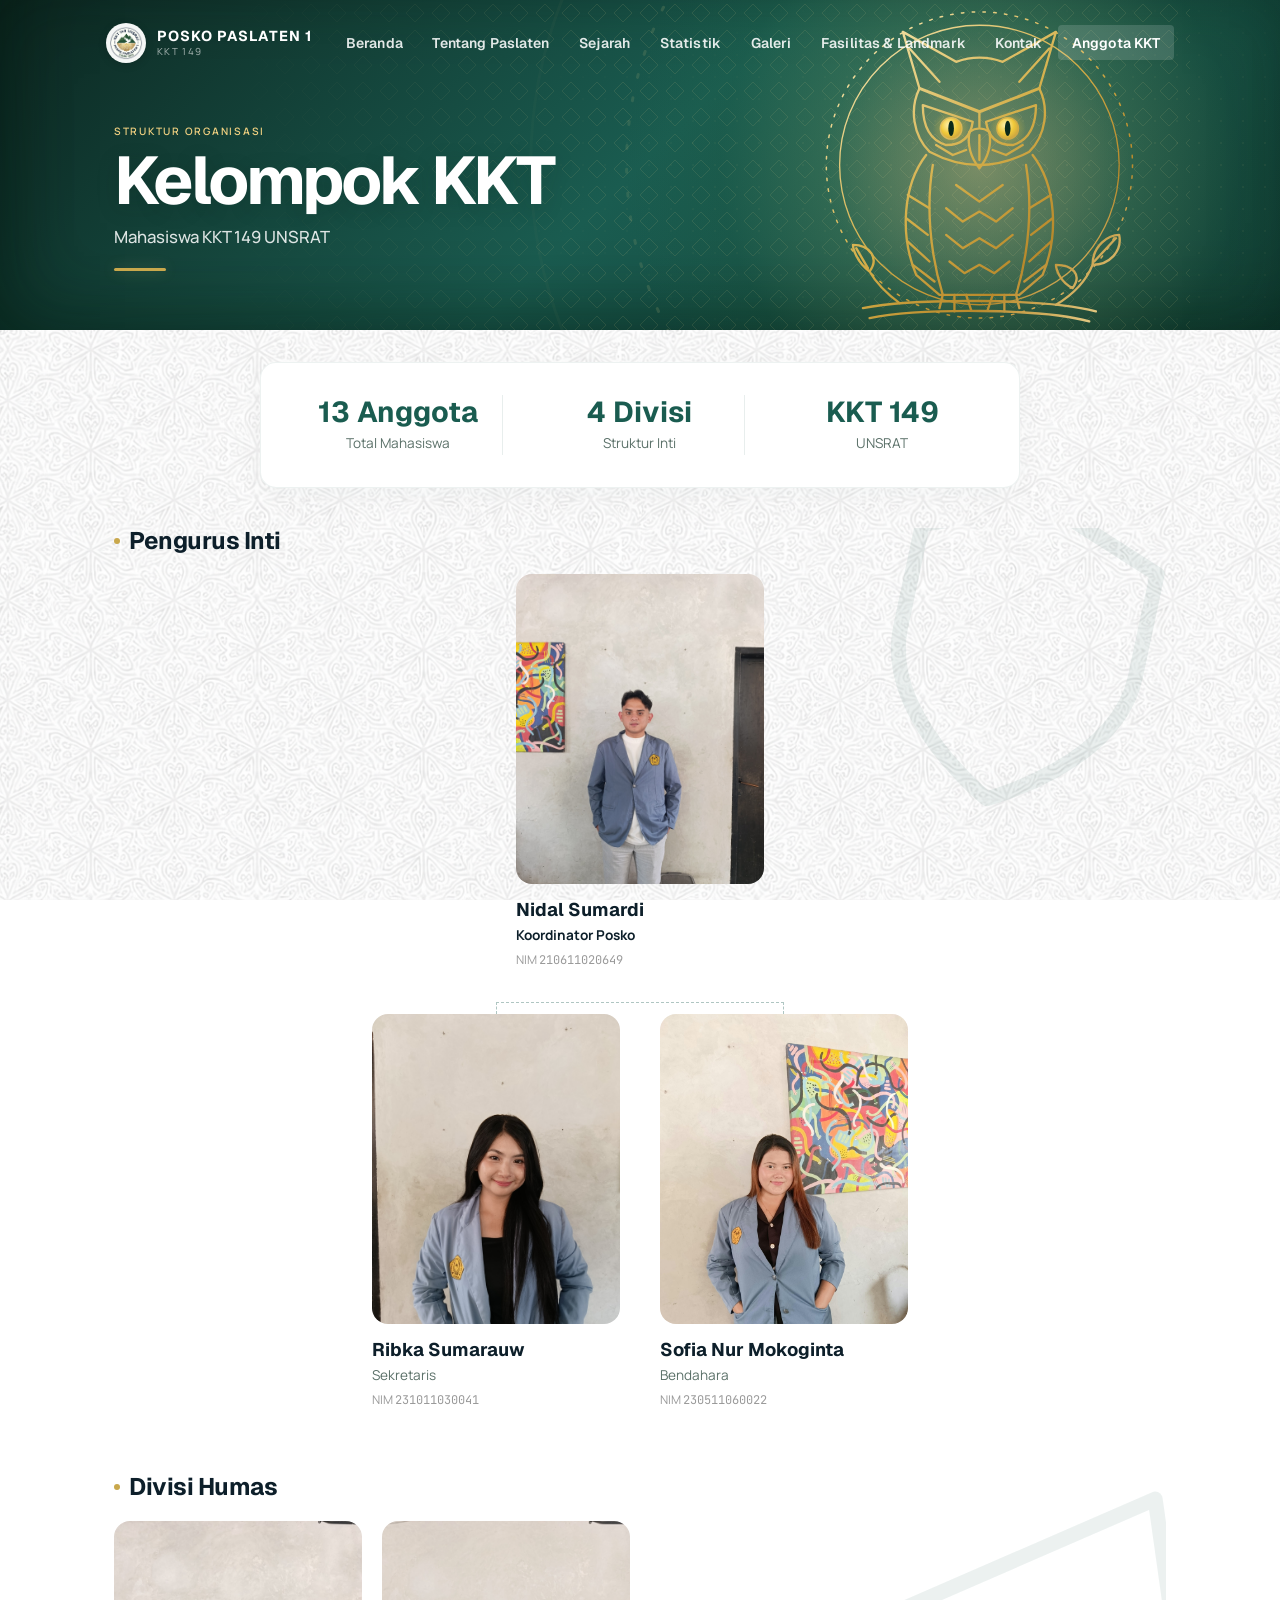
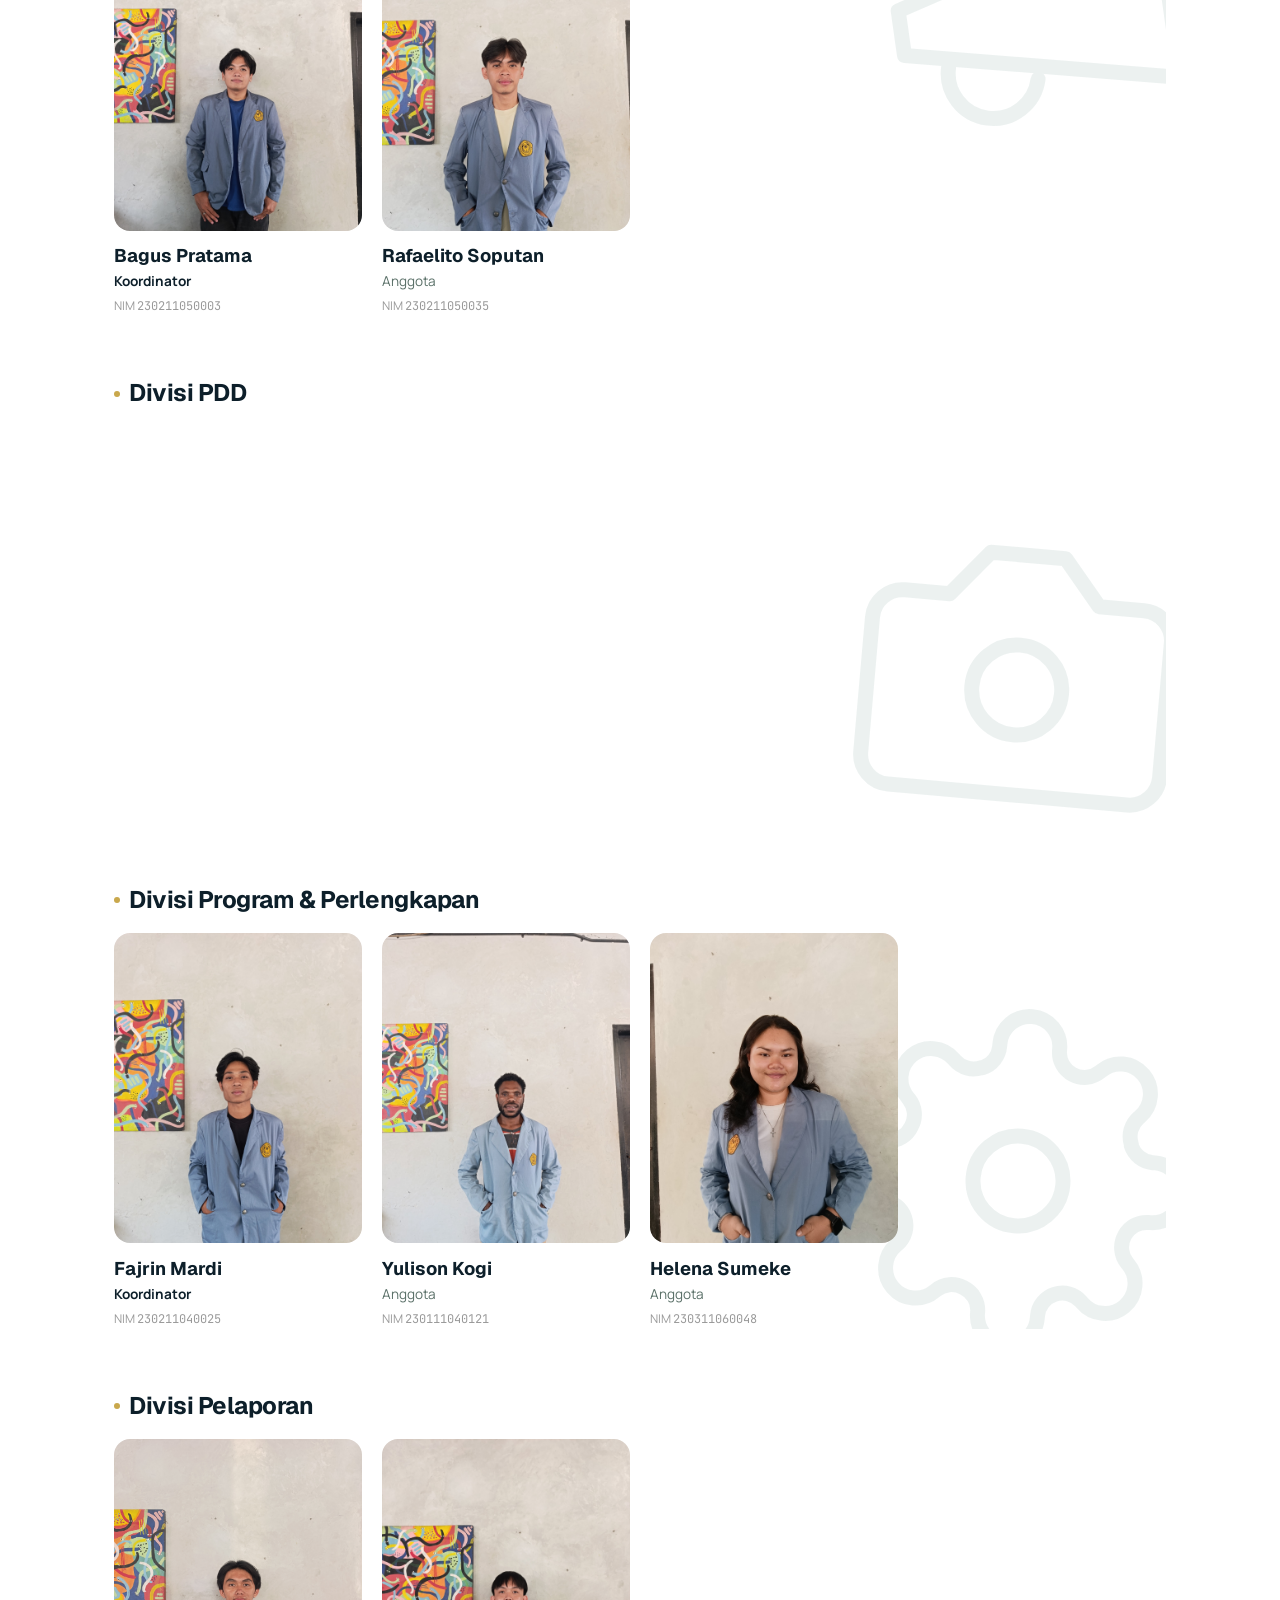
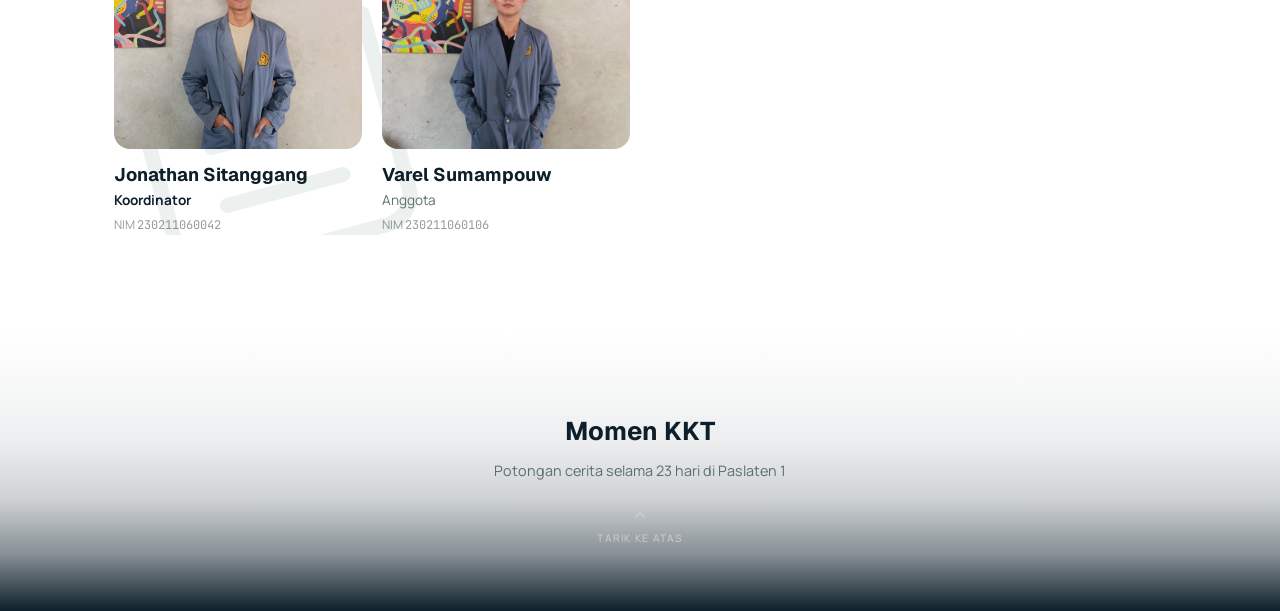
==== commit db396c1f: "edit animasi" ====
--- a/pages/anggota-kkt.html
+++ b/pages/anggota-kkt.html
@@ -290,9 +290,10 @@
     <!-- ==================== MAIN ==================== -->
     <main>
       <!-- HERO SECTION -->
-      <section class="editorial-hero kkt-hero" aria-labelledby="kkt-title">
+      <section class="editorial-hero kkt-hero hero-lit" aria-labelledby="kkt-title">
         <div class="container editorial-hero-inner">
-          <div class="hero-art hero-art--owl" aria-hidden="true">
+          <div class="hero-orn hero-orn--diamond" aria-hidden="true"></div>
+        <div class="hero-art hero-art--owl" aria-hidden="true">
 <svg viewBox="0 0 200 200" fill="none" stroke="url(#ha-gold)" stroke-width="1.4" stroke-linecap="round" stroke-linejoin="round" focusable="false">
   <defs>
     <linearGradient id="ha-gold" gradientUnits="userSpaceOnUse" x1="20" y1="20" x2="180" y2="190">
--- a/css/style.css
+++ b/css/style.css
@@ -4000,9 +4000,6 @@
 
 /* CONTACT */
 .contact-modern-hero { min-height:330px; }
-.contact-hero-visual { position:relative; min-height:280px; align-self:stretch; color:var(--color-gold-light); }
-.contact-hero-ring { position:absolute; right:2.5rem; top:50%; width:220px; height:220px; transform:translateY(-50%); border-radius:50%; border:1px solid rgba(240,208,128,.2); background:rgba(201,168,76,.08); }
-.contact-hero-visual svg { position:absolute; z-index:2; right:5.2rem; top:50%; width:130px; height:130px; transform:translateY(-50%); opacity:.9; }
 .contact-modern-grid { display:grid; grid-template-columns:repeat(3,minmax(0,1fr)); gap:10px; }
 .contact-modern-card { position:relative; min-height:155px; padding:1.2rem; overflow:hidden; border-radius:18px; }
 .contact-modern-card--featured { grid-column:span 3; min-height:190px; color:white; border-color:transparent; background:var(--bg-card-featured); }
@@ -4060,9 +4057,6 @@
     .gallery-modern-item--wide { grid-column:span 2; }
     .gallery-modern-placeholder { min-height:145px; }
     .gallery-modern-item--featured .gallery-modern-placeholder { min-height:260px; }
-    .contact-hero-visual { position:absolute; right:0; bottom:0; width:48%; height:100%; min-height:0; }
-    .contact-hero-ring { right:-26px; width:170px; height:170px; }
-    .contact-hero-visual svg { right:22px; width:95px; height:95px; }
     .contact-modern-grid { grid-template-columns:repeat(2,minmax(0,1fr)); gap:9px; }
     .contact-modern-card--featured { grid-column:span 2; }
     .contact-modern-card { min-height:135px; padding:1rem; }
@@ -6993,8 +6987,7 @@
     box-shadow: 0 0 0 30px rgba(255,255,255,.018), 0 0 0 65px rgba(255,255,255,.014);
 }
 .modern-inner-page .editorial-hero-copy,
-.modern-inner-page .editorial-hero-art,
-.modern-inner-page .contact-hero-visual { transform: translateY(1.1rem); }
+.modern-inner-page .editorial-hero-art { transform: translateY(1.1rem); }
 .modern-inner-page .editorial-eyebrow { color: var(--color-gold-light); letter-spacing: .22em; }
 .modern-inner-page .editorial-hero h1 {
     margin-top: .75rem;
@@ -7058,10 +7051,6 @@
 }
 
 
-/* Compact population figure below the Statistik hero subtitle */
-.stats-hero-data-line{display:flex;align-items:baseline;gap:.45rem;margin:16px 0 0;padding-left:10px;border-left:2px solid var(--color-gold);color:rgba(255,255,255,.7);font-size:.78rem;line-height:1.2}
-.stats-hero-data-line strong{color:#fff;font-size:1rem;font-weight:700}
-.stats-hero-data-line span{color:rgba(255,255,255,.7)}
 .stats-page .stats-hero-inner{grid-template-columns:1fr}
 .modern-inner-page .gallery-modern-hero{background:linear-gradient(135deg,#174f46 0%,#1a5c50 56%,#10483f 100%)}
 .modern-inner-page .gallery-modern-hero::before{content:none}
--- a/assets/css/hero-art.css
+++ b/assets/css/hero-art.css
@@ -53,8 +53,8 @@
   .hero-art{right:4%;bottom:auto;top:50%;transform:translateY(-50%);width:clamp(240px,26vw,340px)}
 }
 @media (max-width:640px){
-  .hero-art--tentang{width:clamp(128px,39vw,220px)}
-  .about-modern-hero .editorial-hero-copy{width:max-content;max-width:calc(100% - clamp(128px,39vw,220px) - 12px)}
+  .about-modern-hero .editorial-hero-copy{width:max-content;max-width:calc(100% - clamp(160px,46vw,280px) - 12px)}
+  .contact-modern-hero .editorial-hero-copy{width:calc(100% - clamp(150px,44vw,260px) - 12px);max-width:none}
   .about-modern-hero #about-title{font-size:clamp(1.75rem,8vw,2.85rem)}
 }
 
@@ -79,10 +79,66 @@
 .ha-travel{display:none}
 @supports (offset-path:path("M0 0")){.ha-travel{display:block;offset-path:path("M42 150 Q72 130 100 146 T158 136");offset-rotate:0deg;animation:ha-travel 6s linear infinite}}
 @keyframes ha-travel{from{offset-distance:0%}to{offset-distance:100%}}
-.hero-ambient{position:absolute;inset:0;z-index:0;pointer-events:none;overflow:hidden}
-.hero-ambient svg{position:absolute;left:0;bottom:0;width:100%;height:100%;display:block}
-.hero-ambient.is-paused *{animation-play-state:paused}
-.hero-art--tentang{width:clamp(170px,52vw,300px)}
+.hero-art--tentang{width:clamp(160px,46vw,280px)}
+.mt-rise{animation:mt-rise 3.4s cubic-bezier(.2,.7,.2,1) 1.1s both}
+@keyframes mt-rise{from{transform:translateY(36px)}to{transform:translateY(0)}}
+.mt-glow{transform-box:fill-box;transform-origin:center;animation:mt-glow 5s ease-in-out infinite}
+@keyframes mt-glow{0%,100%{opacity:.5;transform:scale(.94)}50%{opacity:1;transform:scale(1.08)}}
+.ha-pop{transform-box:fill-box;transform-origin:center;animation:ha-pop 3.2s ease-in-out var(--w,0s) infinite}
+@keyframes ha-pop{0%,60%,100%{transform:scale(1)}70%{transform:scale(1.14)}80%{transform:scale(.96)}90%{transform:scale(1.05)}}
+.about-modern-hero,.contact-modern-hero{background:linear-gradient(145deg,#144f45 0%,var(--color-green-dark) 55%,#0f493f 100%)}
+.modern-inner-page .about-modern-hero::before,.modern-inner-page .contact-modern-hero::before{content:none}
+
+/* cahaya di belakang ilustrasi (lebih kuat dari sebelumnya) */
+.hero-art::before{
+  content:"";position:absolute;left:50%;top:50%;width:300%;aspect-ratio:1/1;
+  transform:translate(-50%,-50%);
+  background:radial-gradient(circle closest-side,
+    rgba(240,214,140,.36) 0%,
+    rgba(150,190,120,.20) 30%,
+    rgba(46,107,59,.09) 52%,
+    rgba(46,107,59,0) 72%);
+  opacity:var(--lit,1);z-index:-1;pointer-events:none;
+}
+
+/* cincin konsentris bertitik yang memancar dari ilustrasi */
+.hero-art::after{
+  content:"";position:absolute;left:50%;top:50%;width:360%;aspect-ratio:1/1;
+  transform:translate(-50%,-50%);
+  background:url("data:image/svg+xml,%3Csvg xmlns='http://www.w3.org/2000/svg' viewBox='0 0 400 400' fill='none' stroke='%23e8cf8b'%3E%3Ccircle cx='200' cy='200' r='118' stroke-opacity='.30' stroke-width='1' stroke-dasharray='1 7' stroke-linecap='round'/%3E%3Ccircle cx='200' cy='200' r='150' stroke-opacity='.16' stroke-width='1'/%3E%3Ccircle cx='200' cy='200' r='186' stroke-opacity='.20' stroke-width='1' stroke-dasharray='4 10'/%3E%3Cg fill='%23e8cf8b' stroke='none'%3E%3Ccircle cx='318' cy='200' r='3' fill-opacity='.55'/%3E%3Ccircle cx='94' cy='128' r='2.4' fill-opacity='.45'/%3E%3Ccircle cx='258' cy='353' r='2.6' fill-opacity='.5'/%3E%3Ccircle cx='350' cy='122' r='2' fill-opacity='.4'/%3E%3C/g%3E%3C/svg%3E") center/100% 100% no-repeat;
+  opacity:var(--ring,1);z-index:-1;pointer-events:none;
+  -webkit-mask-image:linear-gradient(90deg,transparent 8%,#000 40%);
+  mask-image:linear-gradient(90deg,transparent 8%,#000 40%);
+}
+
+/* vignette: tepi hero lebih gelap, sudut kiri bawah paling gelap */
+.hero-lit{
+  box-shadow:
+    inset 0 0 70px rgba(3,22,12,.28),
+    inset 36px -36px 80px -24px rgba(3,22,12,.38);
+}
+
+/* pola titik latar; memakai ::after agar ::before hero yang lama tetap utuh */
+.hero-lit::after{
+  content:"";position:absolute;inset:0;z-index:0;pointer-events:none;
+  background-image:radial-gradient(circle,rgba(232,207,139,.55) 1px,transparent 1.6px);
+  background-size:22px 22px;opacity:.16;
+  -webkit-mask-image:radial-gradient(ellipse 70% 90% at 82% 55%,#000 0%,transparent 75%);
+  mask-image:radial-gradient(ellipse 70% 90% at 82% 55%,#000 0%,transparent 75%);
+}
+
+/* ornamen statis sesuai tema tiap halaman */
+.hero-orn{
+  position:absolute;inset:0;z-index:0;pointer-events:none;overflow:hidden;
+  -webkit-mask-image:linear-gradient(90deg,transparent 12%,#000 48%);
+  mask-image:linear-gradient(90deg,transparent 12%,#000 48%);
+}
+.hero-orn svg{position:absolute;inset:0;width:100%;height:100%;display:block}
+.hero-orn svg *{vector-effect:non-scaling-stroke}
+.hero-orn--diamond{
+  background:url("data:image/svg+xml,%3Csvg xmlns='http://www.w3.org/2000/svg' viewBox='0 0 26 26' fill='none' stroke='%23e8cf8b' stroke-opacity='.8'%3E%3Cpath d='M13 4 L22 13 L13 22 L4 13 Z'/%3E%3C/svg%3E") 0 0/26px 26px;
+  opacity:.14;
+}
 
 @media (min-width:768px){.hero-art--owl{bottom:auto}}
 @media (max-width:640px){.hero-art--owl{right:-8px;bottom:0;width:clamp(136px,38vw,150px)}}
@@ -94,8 +150,10 @@
   .ha-lit{fill-opacity:.6}
   .ha-fan-a{transform:rotate(-12deg)}
   .ha-fan-b{transform:rotate(8deg)}
-  .hero-ambient,.hero-ambient *{animation:none!important}
   .ha-rise,.ha-fall,.ha-fly,.ha-beacon,.ha-flash,.ha-scan{opacity:0}
+  .mt-rise{animation:none}
+  .mt-glow{animation:none;opacity:.8}
+  .hero-art--tentang .ha-rise{opacity:.8}
   .ha-drive{opacity:1}
   .ha-arc{stroke-dasharray:72 28}
   .ha-travel{display:none}
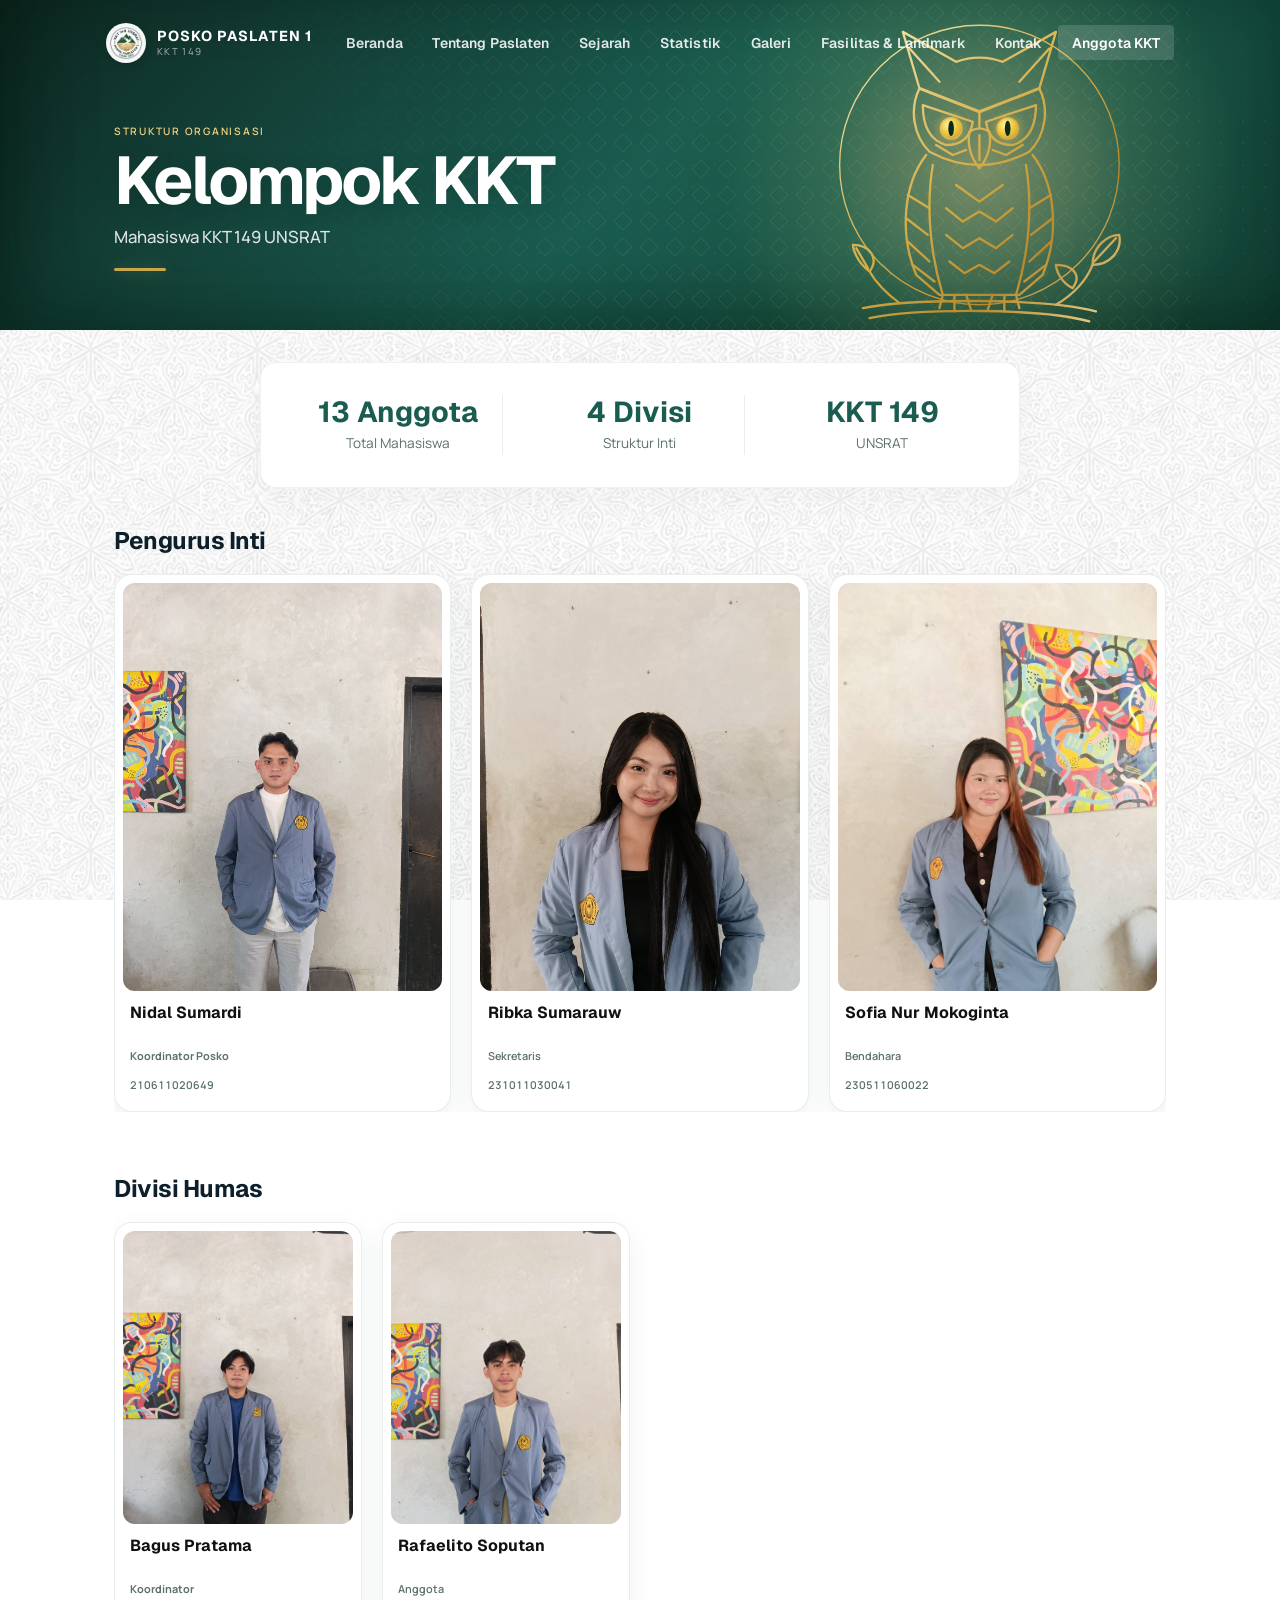
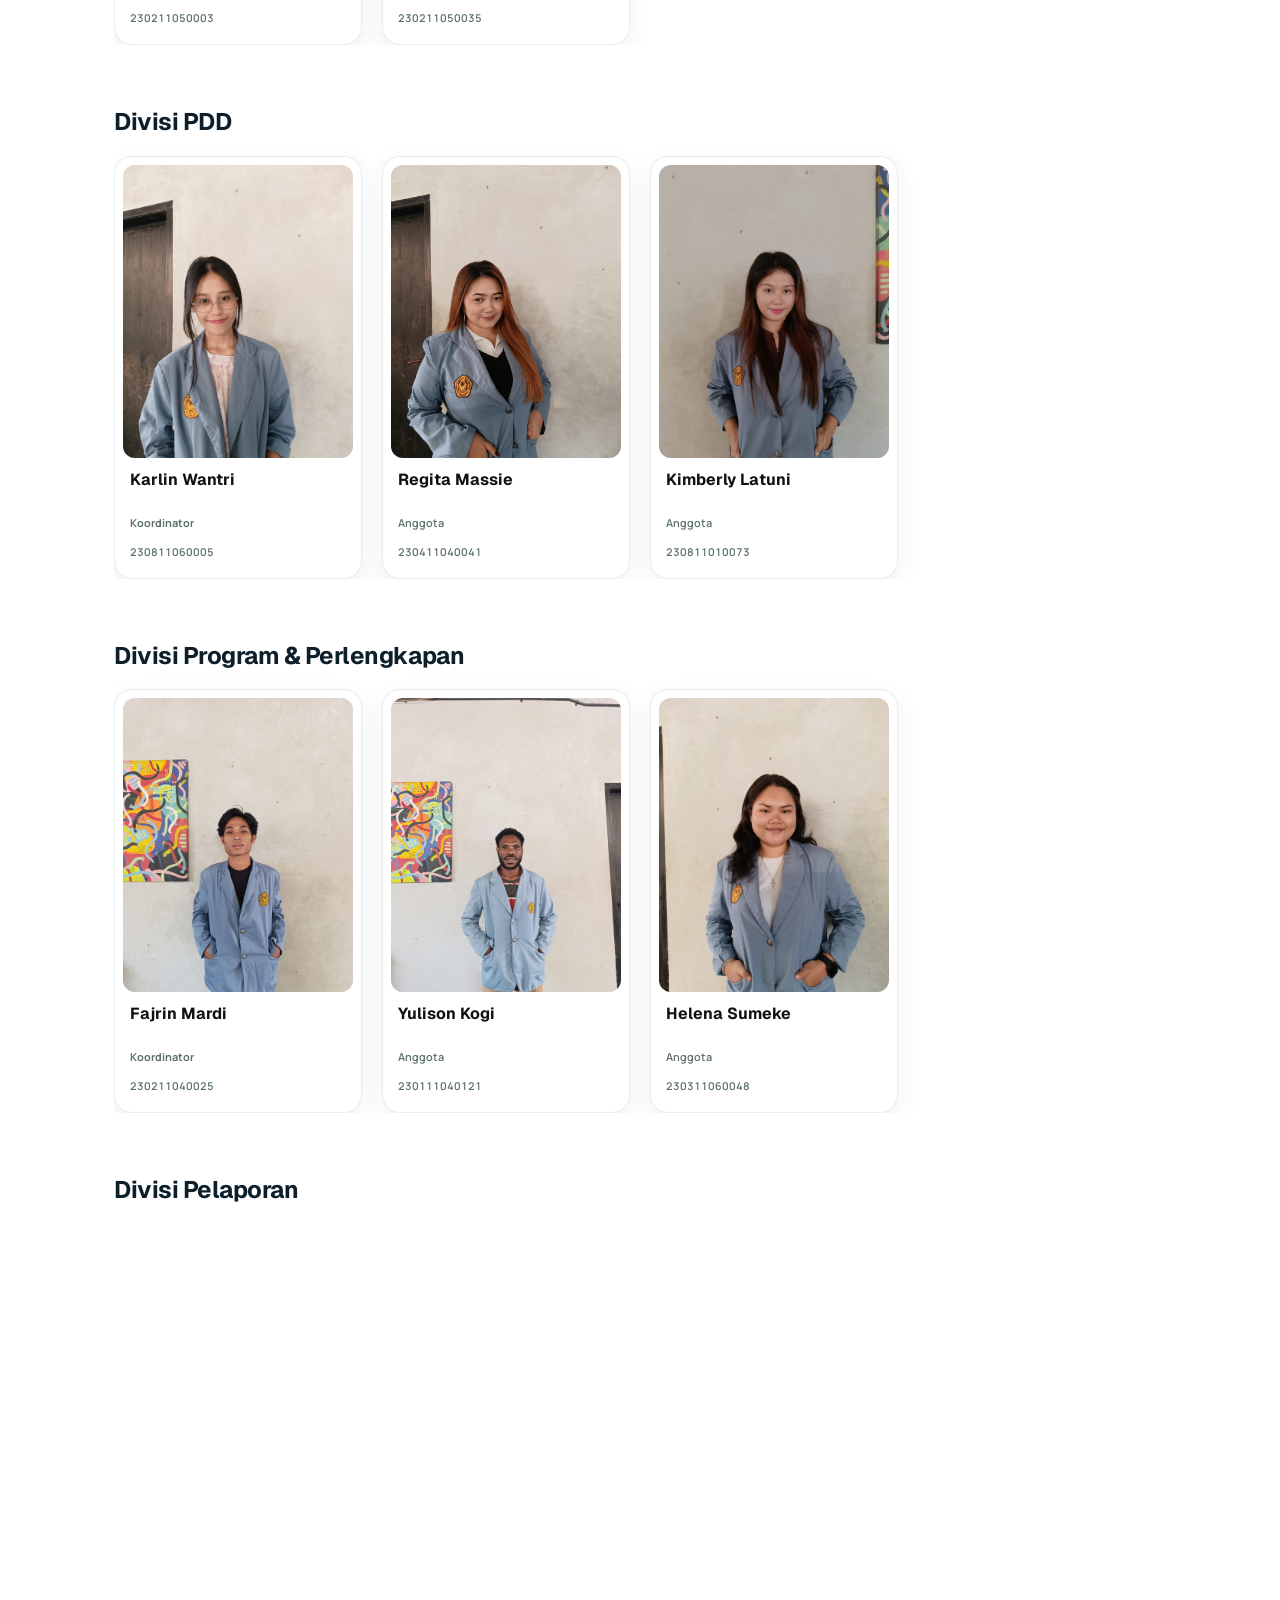
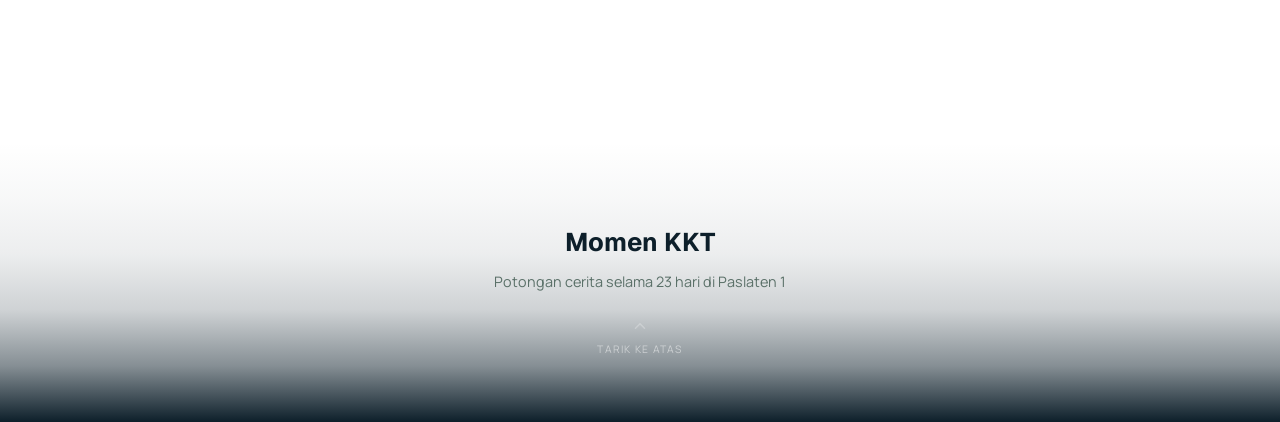
==== commit 35468712: "fix minor" ====
--- a/pages/anggota-kkt.html
+++ b/pages/anggota-kkt.html
@@ -8,18 +8,6 @@
       content="Daftar mahasiswa KKT yang bertugas di Kelurahan Paslaten Satu, Kota Tomohon."
     />
     <title>Anggota Kelompok KKT — Kelurahan Paslaten 1, Kota Tomohon</title>
-
-    <!-- Memuat font dari Google Fonts (konsisten dengan halaman lain) -->
-    <link rel="preconnect" href="https://fonts.googleapis.com" />
-    <link rel="preconnect" href="https://fonts.gstatic.com" crossorigin />
-    <link
-      href="https://fonts.googleapis.com/css2?family=Plus+Jakarta+Sans:wght@400;500;600;700;800&family=Lora:ital,wght@0,400;0,600;1,400&display=swap"
-      rel="stylesheet"
-    />
-    <link
-      href="https://fonts.googleapis.com/css2?family=JetBrains+Mono:wght@400;500&display=swap"
-      rel="stylesheet"
-    />
 
     <link rel="stylesheet" href="../css/style.css" />
     <link rel="stylesheet" href="../assets/css/hero-art.css" />
--- a/css/style.css
+++ b/css/style.css
@@ -4492,11 +4492,24 @@
 }
 
 .environment-toggle-label span {
+    display: inline-flex;
+    align-items: center;
     transition: transform .2s ease;
 }
 
+.environment-toggle-label svg {
+    display: block;
+    width: .72rem;
+    height: .72rem;
+    fill: none;
+    stroke: currentColor;
+    stroke-width: 1.8;
+    stroke-linecap: round;
+    stroke-linejoin: round;
+}
+
 .environment-card.is-expanded .environment-toggle-label span {
-    transform: rotate(135deg);
+    transform: none;
 }
 
 .environment-card-detail {
@@ -6149,6 +6162,7 @@
 
 /* Background Silhouette Icons */
 .kkt-bg-icon {
+    display: none;
     position: absolute;
     width: 360px;
     height: 360px;
@@ -6208,19 +6222,11 @@
     margin: 0 0 1.25rem 0; /* ~20px jarak heading ke foto */
     text-align: left;
     position: relative;
-    padding-left: 0.95rem;
+    padding-left: 0;
 }
 
 .kkt-section-heading::before {
-    content: "";
-    position: absolute;
-    left: 0;
-    top: 50%;
-    transform: translateY(-50%);
-    width: 6px;
-    height: 6px;
-    border-radius: 50%;
-    background: var(--color-gold);
+    display: none;
 }
 
 /* Item Base (No Card Box) */
@@ -6231,6 +6237,13 @@
     transform: translateY(15px);
     box-sizing: border-box;
     min-width: 0;
+    height: 100%;
+    padding: 0.5rem;
+    overflow: hidden;
+    border: 1px solid rgba(26, 92, 80, 0.1);
+    border-radius: 18px;
+    background: #fff;
+    box-shadow: 0 8px 24px rgba(20, 60, 50, 0.07);
 }
 
 @media (prefers-reduced-motion: reduce) {
@@ -6248,12 +6261,12 @@
 /* Media (Photo) */
 .kkt-item-media {
     width: 100%;
-    aspect-ratio: 4 / 5;
+    aspect-ratio: 4 / 5.1;
     flex-shrink: 0;
-    border-radius: 16px;
+    border-radius: 12px;
     overflow: hidden;
-    margin-bottom: 0.85rem;
-    background: transparent;
+    margin-bottom: 0;
+    background: #e8e9e3;
 }
 
 .kkt-item-img {
@@ -6275,7 +6288,7 @@
         transform: scale(1.04);
     }
     .kkt-item:hover .kkt-item-name {
-        color: var(--color-green-dark);
+        color: #111;
     }
 }
 
@@ -6302,40 +6315,53 @@
     flex-direction: column;
     align-items: flex-start;
     text-align: left;
-    padding: 0;
+    flex: 1;
+    min-height: 112px;
+    padding: 0.75rem 0.45rem 0.55rem;
 }
 
 .kkt-item-name {
     font-family: var(--font-heading);
-    font-size: 1.15rem;
+    font-size: 1rem;
     font-weight: 700;
-    color: var(--color-dark);
-    margin: 0 0 0.2rem 0;
+    color: #111;
+    margin: 0 0 0.55rem 0;
     line-height: 1.3;
     transition: color 0.3s ease;
 }
 
 .kkt-item-role {
     font-family: var(--font-body);
-    font-size: 0.85rem;
+    display: inline-flex;
+    align-items: center;
+    width: fit-content;
+    min-height: 25px;
+    padding: 0;
+    border-radius: 0;
+    background: transparent;
     color: var(--color-mid-gray);
-    margin: 0 0 0.2rem 0;
+    font-size: 0.68rem;
+    font-weight: 600;
+    margin: auto 0 0.55rem 0;
 }
 
 /* Khusus Koordinator */
 .kkt-role-koor {
-    color: var(--color-dark);
+    background: transparent;
+    color: var(--color-mid-gray);
     font-weight: 700;
 }
 
 .kkt-item-nim {
-    font-size: 0.75rem;
-    color: rgba(0,0,0,0.4);
+    font-family: var(--font-body);
+    font-size: 0.67rem;
+    color: var(--color-mid-gray);
     margin: 0;
 }
 
 .kkt-item-nim-val {
-    font-family: 'JetBrains Mono', monospace;
+    font-family: var(--font-body);
+    font-weight: 600;
     font-variant-numeric: tabular-nums;
 }
 
@@ -6347,45 +6373,37 @@
 }
 
 .kkt-tree {
-    display: flex;
-    flex-direction: column;
-    align-items: center;
+    display: grid;
+    grid-template-columns: repeat(3, minmax(0, 1fr));
     gap: 1.25rem;
     position: relative;
 }
 
 .kkt-tree-top {
-    display: flex;
-    justify-content: center;
-    width: 100%;
+    display: contents;
 }
 
 .kkt-tree-bottom {
-    display: flex;
-    flex-direction: row; 
-    justify-content: center;
-    gap: 1.25rem;
-    width: 100%;
+    display: contents;
 }
 
 .kkt-tree-top .kkt-item,
 .kkt-tree-bottom .kkt-item {
-    flex: 0 0 calc(50% - 0.625rem);
-    max-width: calc(50% - 0.625rem);
-}
-
-/* Divisi Grid (Flex) */
+    width: 100%;
+    max-width: none;
+}
+
+/* Divisi Grid */
 .kkt-divisi-grid {
-    display: flex;
-    flex-wrap: wrap;
+    display: grid;
+    grid-template-columns: repeat(2, minmax(0, 1fr));
     gap: 1.25rem;
-    justify-content: flex-start; /* Left aligned */
+    align-items: stretch;
 }
 
 .kkt-divisi-grid > .kkt-item {
-    /* Mobile: 2 cols */
-    flex: 0 0 calc(50% - 0.625rem);
-    max-width: calc(50% - 0.625rem);
+    width: 100%;
+    max-width: none;
 }
 
 /* =============================================
@@ -6400,15 +6418,8 @@
     .kkt-summary-item strong { font-size: 1.4rem; }
     .kkt-summary-item span { font-size: 0.8rem; }
     
-    .kkt-divisi-grid > .kkt-item {
-        /* Tablet: 3 cols */
-        flex: 0 0 calc(33.3333% - 0.8333rem);
-        max-width: calc(33.3333% - 0.8333rem);
-    }
-    .kkt-tree-top .kkt-item,
-    .kkt-tree-bottom .kkt-item {
-        flex: 0 0 calc(33.3333% - 0.8333rem);
-        max-width: calc(33.3333% - 0.8333rem);
+    .kkt-divisi-grid {
+        grid-template-columns: repeat(3, minmax(0, 1fr));
     }
 }
 
@@ -6427,49 +6438,51 @@
 
     /* Desktop Cards */
     /* Desktop: 4 cols */
-    .kkt-divisi-grid > .kkt-item {
-        flex: 0 0 calc(25% - 0.9375rem);
-        max-width: calc(25% - 0.9375rem);
-    }
-    .kkt-tree-top .kkt-item,
-    .kkt-tree-bottom .kkt-item {
-        flex: 0 0 calc(25% - 0.9375rem);
-        max-width: calc(25% - 0.9375rem);
-    }
-
-    /* Pengurus Inti Desktop Pyramid */
+    .kkt-divisi-grid {
+        grid-template-columns: repeat(4, minmax(0, 1fr));
+    }
+
+    /* Pengurus Inti stays in one horizontal row. */
     .kkt-tree-top::after {
-        content: "";
-        position: absolute;
-        bottom: -0.75rem; /* half of 1.5rem gap */
-        left: 50%;
-        transform: translateX(-50%);
-        width: 1px;
-        height: 0.75rem;
-        border-left: 1px dashed rgba(26, 92, 80, 0.35); /* Changed to dashed */
-        z-index: 1;
+        display: none;
     }
 
     .kkt-tree-bottom {
-        gap: 2.5rem; 
-        margin-top: 1.5rem; /* ~24px instead of large 56px */
-        z-index: 2;
-        position: relative;
-    }
-
-    /* Konektor Horizontal */
-    .kkt-tree-bottom::before {
-        content: "";
-        position: absolute;
-        top: -0.75rem; /* half of 1.5rem gap */
-        left: 50%;
-        transform: translateX(-50%);
-        width: calc(25% + 1.5625rem); /* span between the 2 items */
-        height: 0.75rem;
-        border-left: 1px dashed rgba(26, 92, 80, 0.35);
-        border-right: 1px dashed rgba(26, 92, 80, 0.35);
-        border-top: 1px dashed rgba(26, 92, 80, 0.35);
-        z-index: 1;
+        margin: 0;
+    }
+}
+
+@media (max-width: 639px) {
+    .kkt-tree {
+        grid-template-columns: repeat(2, minmax(0, 1fr));
+        gap: 0.75rem;
+    }
+
+    .kkt-divisi-grid {
+        gap: 0.75rem;
+    }
+
+    .kkt-item {
+        padding: 0.4rem;
+        border-radius: 15px;
+    }
+
+    .kkt-item-media {
+        aspect-ratio: 4 / 5;
+        border-radius: 10px;
+    }
+
+    .kkt-item-content {
+        min-height: 104px;
+        padding: 0.6rem 0.3rem 0.45rem;
+    }
+
+    .kkt-item-name {
+        font-size: 0.9rem;
+    }
+
+    .kkt-item-role {
+        font-size: 0.64rem;
     }
 }
 
--- a/assets/css/hero-art.css
+++ b/assets/css/hero-art.css
@@ -28,12 +28,6 @@
 @keyframes ha-grow{from{transform:scaleY(0)}to{transform:scaleY(1)}}
 .ha-pulse{transform-box:fill-box;transform-origin:center;animation:ha-pulse 2.4s ease-in-out var(--w,0s) infinite}
 @keyframes ha-pulse{0%,100%{transform:scale(1)}50%{transform:scale(1.5)}}
-.ha-fan-a{transform-origin:100px 108px;animation:ha-fan-a 1.4s cubic-bezier(.2,.8,.2,1) .6s both}
-@keyframes ha-fan-a{from{transform:rotate(0)}to{transform:rotate(-12deg)}}
-.ha-fan-b{transform-origin:100px 108px;animation:ha-fan-b 1.4s cubic-bezier(.2,.8,.2,1) .9s both}
-@keyframes ha-fan-b{from{transform:rotate(0)}to{transform:rotate(8deg)}}
-.ha-dot{animation:ha-dot 1.6s ease-in-out var(--w,0s) infinite}
-@keyframes ha-dot{0%,100%{opacity:.25}50%{opacity:1}}
 .ha-lit{animation:ha-lit 5s ease-in-out var(--w,0s) infinite}
 @keyframes ha-lit{0%,100%{fill-opacity:0}45%,60%{fill-opacity:.8}}
 .hero-art+.editorial-hero-copy,.hero-art+.stats-hero-copy{position:relative;z-index:2}
@@ -55,7 +49,7 @@
 @media (max-width:640px){
   .about-modern-hero .editorial-hero-copy{width:max-content;max-width:calc(100% - clamp(160px,46vw,280px) - 12px)}
   .contact-modern-hero .editorial-hero-copy{width:calc(100% - clamp(150px,44vw,260px) - 12px);max-width:none}
-  .about-modern-hero #about-title{font-size:clamp(1.75rem,8vw,2.85rem)}
+  .about-modern-hero #about-title{font-size:clamp(2.5rem,13vw,3.3rem)}
 }
 
 .ha-rise{opacity:0;animation:ha-rise 7s ease-out var(--d,0s) infinite}
@@ -68,24 +62,15 @@
 @keyframes ha-flap{to{transform:scaleY(.5)}}
 .ha-beacon{transform-box:fill-box;transform-origin:center;opacity:0;animation:ha-beacon 2.6s ease-out var(--d,0s) infinite}
 @keyframes ha-beacon{from{transform:scale(.3);opacity:.9}to{transform:scale(1.6);opacity:0}}
-.ha-flash{transform-box:fill-box;transform-origin:center;opacity:0;animation:ha-flash 6s ease-out var(--d,0s) infinite}
-@keyframes ha-flash{0%,88%{opacity:0;transform:scale(.4)}91%{opacity:1;transform:scale(1)}100%{opacity:0;transform:scale(1.9)}}
-.ha-scan{opacity:0;animation:ha-scan 3.6s ease-in-out var(--d,0s) infinite}
-@keyframes ha-scan{0%{transform:translateY(0);opacity:0}15%,85%{opacity:.8}100%{transform:translateY(54px);opacity:0}}
 .ha-drive{opacity:0;animation:ha-drive 9s linear var(--d,0s) infinite}
 @keyframes ha-drive{0%{transform:translateX(-8px);opacity:0}10%{opacity:1}90%{opacity:1}100%{transform:translateX(118px);opacity:0}}
 .ha-arc{animation:ha-arc 5s ease-in-out infinite}
 @keyframes ha-arc{0%,100%{stroke-dasharray:38 62}50%{stroke-dasharray:86 14}}
-.ha-travel{display:none}
-@supports (offset-path:path("M0 0")){.ha-travel{display:block;offset-path:path("M42 150 Q72 130 100 146 T158 136");offset-rotate:0deg;animation:ha-travel 6s linear infinite}}
-@keyframes ha-travel{from{offset-distance:0%}to{offset-distance:100%}}
 .hero-art--tentang{width:clamp(160px,46vw,280px)}
 .mt-rise{animation:mt-rise 3.4s cubic-bezier(.2,.7,.2,1) 1.1s both}
 @keyframes mt-rise{from{transform:translateY(36px)}to{transform:translateY(0)}}
 .mt-glow{transform-box:fill-box;transform-origin:center;animation:mt-glow 5s ease-in-out infinite}
 @keyframes mt-glow{0%,100%{opacity:.5;transform:scale(.94)}50%{opacity:1;transform:scale(1.08)}}
-.ha-pop{transform-box:fill-box;transform-origin:center;animation:ha-pop 3.2s ease-in-out var(--w,0s) infinite}
-@keyframes ha-pop{0%,60%,100%{transform:scale(1)}70%{transform:scale(1.14)}80%{transform:scale(.96)}90%{transform:scale(1.05)}}
 .about-modern-hero,.contact-modern-hero{background:linear-gradient(145deg,#144f45 0%,var(--color-green-dark) 55%,#0f493f 100%)}
 .modern-inner-page .about-modern-hero::before,.modern-inner-page .contact-modern-hero::before{content:none}
 
@@ -101,15 +86,9 @@
   opacity:var(--lit,1);z-index:-1;pointer-events:none;
 }
 
-/* cincin konsentris bertitik yang memancar dari ilustrasi */
-.hero-art::after{
-  content:"";position:absolute;left:50%;top:50%;width:360%;aspect-ratio:1/1;
-  transform:translate(-50%,-50%);
-  background:url("data:image/svg+xml,%3Csvg xmlns='http://www.w3.org/2000/svg' viewBox='0 0 400 400' fill='none' stroke='%23e8cf8b'%3E%3Ccircle cx='200' cy='200' r='118' stroke-opacity='.30' stroke-width='1' stroke-dasharray='1 7' stroke-linecap='round'/%3E%3Ccircle cx='200' cy='200' r='150' stroke-opacity='.16' stroke-width='1'/%3E%3Ccircle cx='200' cy='200' r='186' stroke-opacity='.20' stroke-width='1' stroke-dasharray='4 10'/%3E%3Cg fill='%23e8cf8b' stroke='none'%3E%3Ccircle cx='318' cy='200' r='3' fill-opacity='.55'/%3E%3Ccircle cx='94' cy='128' r='2.4' fill-opacity='.45'/%3E%3Ccircle cx='258' cy='353' r='2.6' fill-opacity='.5'/%3E%3Ccircle cx='350' cy='122' r='2' fill-opacity='.4'/%3E%3C/g%3E%3C/svg%3E") center/100% 100% no-repeat;
-  opacity:var(--ring,1);z-index:-1;pointer-events:none;
-  -webkit-mask-image:linear-gradient(90deg,transparent 8%,#000 40%);
-  mask-image:linear-gradient(90deg,transparent 8%,#000 40%);
-}
+/* Hilangkan cincin putus-putus dekoratif pada kartu judul halaman. */
+.editorial-hero .hero-art circle.ha-spin[r="92"],
+.editorial-hero .hero-art circle.ha-rot[r="78"]{display:none}
 
 /* vignette: tepi hero lebih gelap, sudut kiri bawah paling gelap */
 .hero-lit{
@@ -126,6 +105,38 @@
   -webkit-mask-image:radial-gradient(ellipse 70% 90% at 82% 55%,#000 0%,transparent 75%);
   mask-image:radial-gradient(ellipse 70% 90% at 82% 55%,#000 0%,transparent 75%);
 }
+
+/* ===== GALERI: siklus 9 detik ===== */
+.gl-people{animation:gl-dim 9s ease-in-out infinite}
+@keyframes gl-dim{0%,55%{opacity:1}60%,70%{opacity:.14}82%,100%{opacity:1}}
+.gl-brk{transform-origin:100px 100px;transform:scale(.74);animation:gl-focus 9s ease-in-out infinite}
+@keyframes gl-focus{0%,10%{transform:scale(1)}36%{transform:scale(.74)}40%{transform:scale(.69)}45%,82%{transform:scale(.74)}96%,100%{transform:scale(1)}}
+.gl-lock{opacity:0;animation:gl-lock 9s ease-in-out infinite}
+@keyframes gl-lock{0%,36%{opacity:0}38%{opacity:1}41%{opacity:.3}44%,49%{opacity:1}50%,100%{opacity:0}}
+.gl-sh-t{transform:translateY(-34px);animation:gl-sh-t 9s linear infinite}
+@keyframes gl-sh-t{0%,44%{transform:translateY(-34px)}50%,52%{transform:translateY(0)}60%,100%{transform:translateY(-34px)}}
+.gl-sh-b{transform:translateY(34px);animation:gl-sh-b 9s linear infinite}
+@keyframes gl-sh-b{0%,44%{transform:translateY(34px)}50%,52%{transform:translateY(0)}60%,100%{transform:translateY(34px)}}
+.gl-flash{opacity:0;animation:gl-flash 9s ease-out infinite}
+@keyframes gl-flash{0%,51%{opacity:0}53%{opacity:.7}62%,100%{opacity:0}}
+.gl-photo{opacity:1;transform:translate(146px,142px) scale(.8) rotate(8deg);animation:gl-fly 9s cubic-bezier(.4,0,.2,1) infinite}
+@keyframes gl-fly{
+  0%,55%{opacity:0;transform:translate(100px,102px) scale(1.2) rotate(-3deg)}
+  59%,66%{opacity:1;transform:translate(100px,102px) scale(1.35) rotate(-3deg)}
+  86%,92%{opacity:1;transform:translate(146px,142px) scale(.8) rotate(8deg)}
+  98%,100%{opacity:0;transform:translate(146px,142px) scale(.8) rotate(8deg)}
+}
+.gl-stack{animation:gl-stack 9s ease-out infinite}
+@keyframes gl-stack{0%,84%{transform:translate(0,0)}87%{transform:translate(0,-2.5px)}91%,100%{transform:translate(0,0)}}
+
+/* ===== KONTAK: lencana radar, periode 8 detik ===== */
+.hero-art--kontak{width:clamp(160px,48vw,280px)}
+.rd-lit{opacity:0;animation:rd-lit 8s linear var(--w,0s) infinite}
+@keyframes rd-lit{0%{opacity:1}30%{opacity:.75}62%,100%{opacity:0}}
+.rd-dot{transform-box:fill-box;transform-origin:center;animation:rd-pop 8s linear var(--w,0s) infinite}
+@keyframes rd-pop{0%{transform:scale(1.35)}9%,100%{transform:scale(1)}}
+.rd-ping{opacity:0;transform-box:fill-box;transform-origin:center;vector-effect:non-scaling-stroke;animation:rd-ping 8s ease-out var(--w,0s) infinite}
+@keyframes rd-ping{0%{transform:scale(.4);opacity:.9}22%,100%{transform:scale(2.6);opacity:0}}
 
 /* ornamen statis sesuai tema tiap halaman */
 .hero-orn{
@@ -148,14 +159,13 @@
   .ha-ripple{opacity:.35;transform:scale(.7)}
   .ha-twinkle{opacity:.85}
   .ha-lit{fill-opacity:.6}
-  .ha-fan-a{transform:rotate(-12deg)}
-  .ha-fan-b{transform:rotate(8deg)}
-  .ha-rise,.ha-fall,.ha-fly,.ha-beacon,.ha-flash,.ha-scan{opacity:0}
+  .ha-rise,.ha-fall,.ha-fly,.ha-beacon{opacity:0}
   .mt-rise{animation:none}
   .mt-glow{animation:none;opacity:.8}
   .hero-art--tentang .ha-rise{opacity:.8}
   .ha-drive{opacity:1}
   .ha-arc{stroke-dasharray:72 28}
-  .ha-travel{display:none}
   .hero-art--owl .ha-draw{stroke-dasharray:none;stroke-dashoffset:0;opacity:1}
+  .gl-lock{opacity:.7}
+  .rd-lit{opacity:.9}
 }
